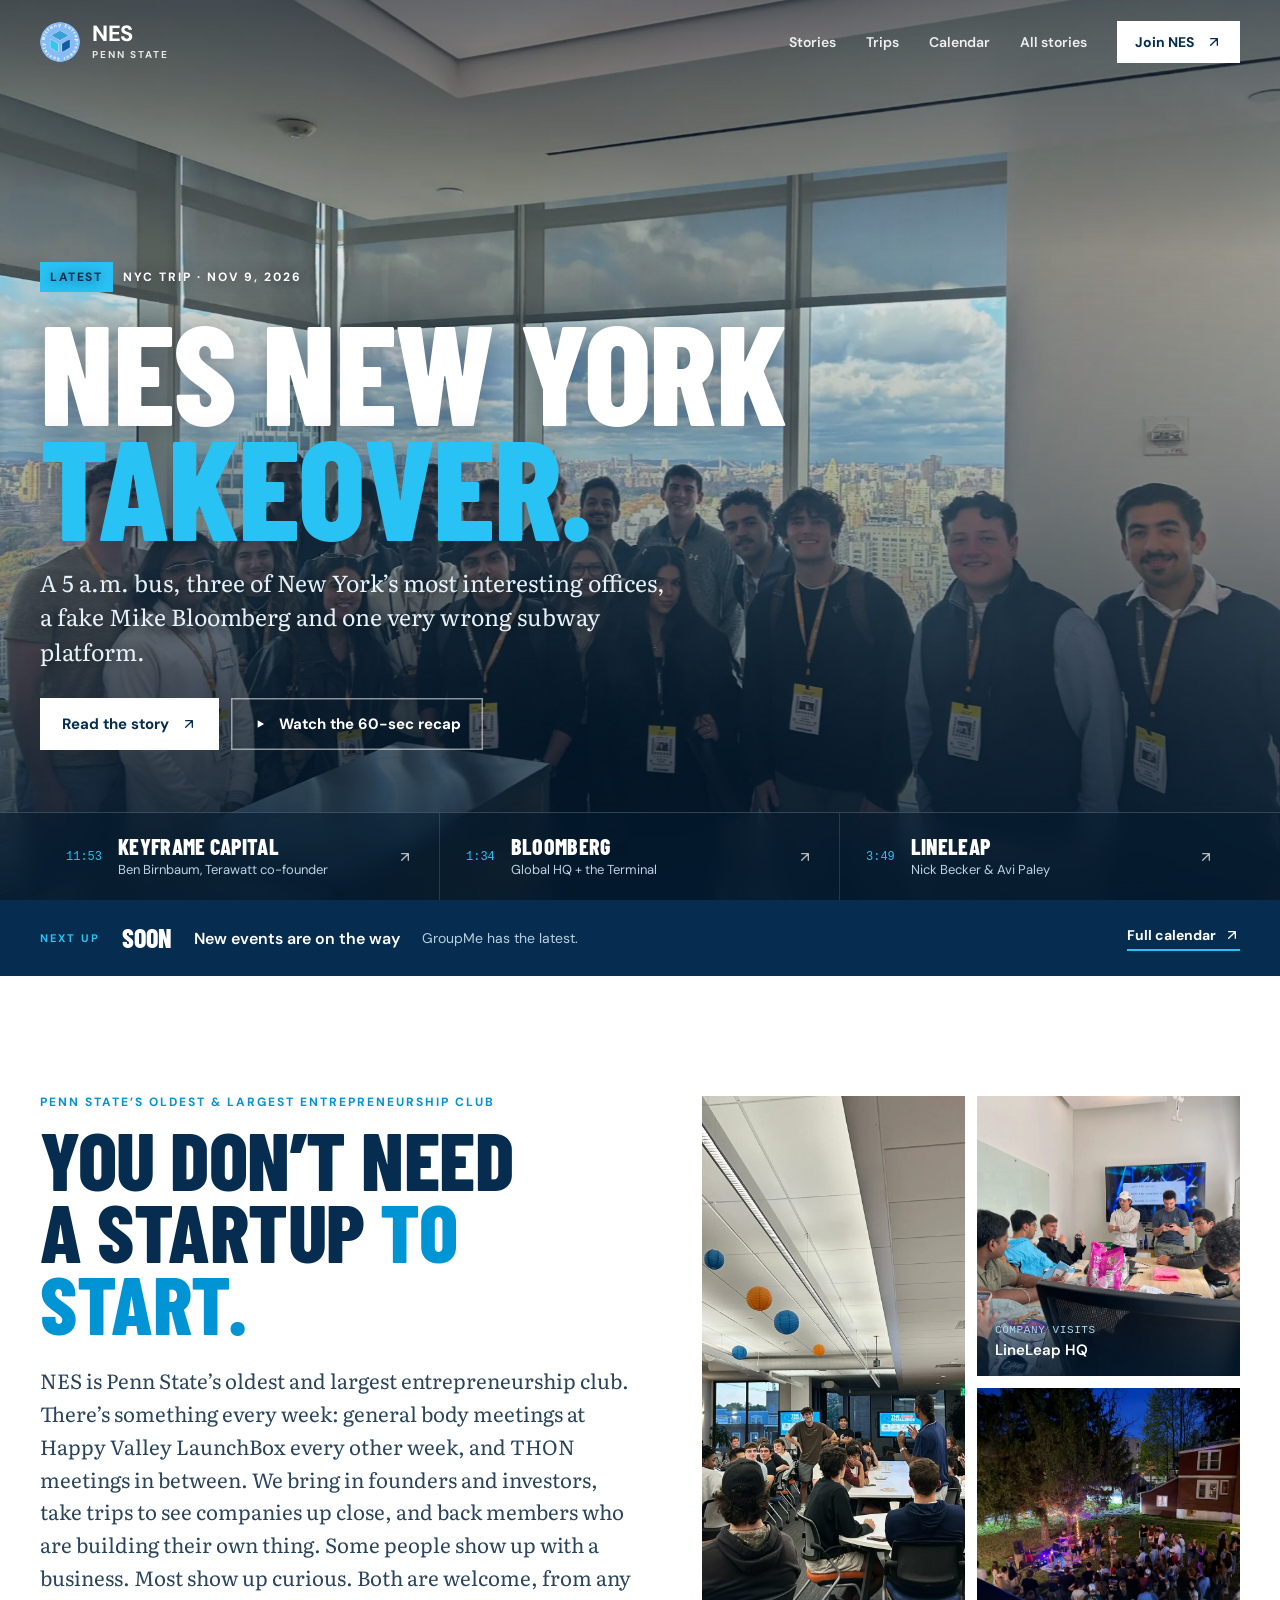
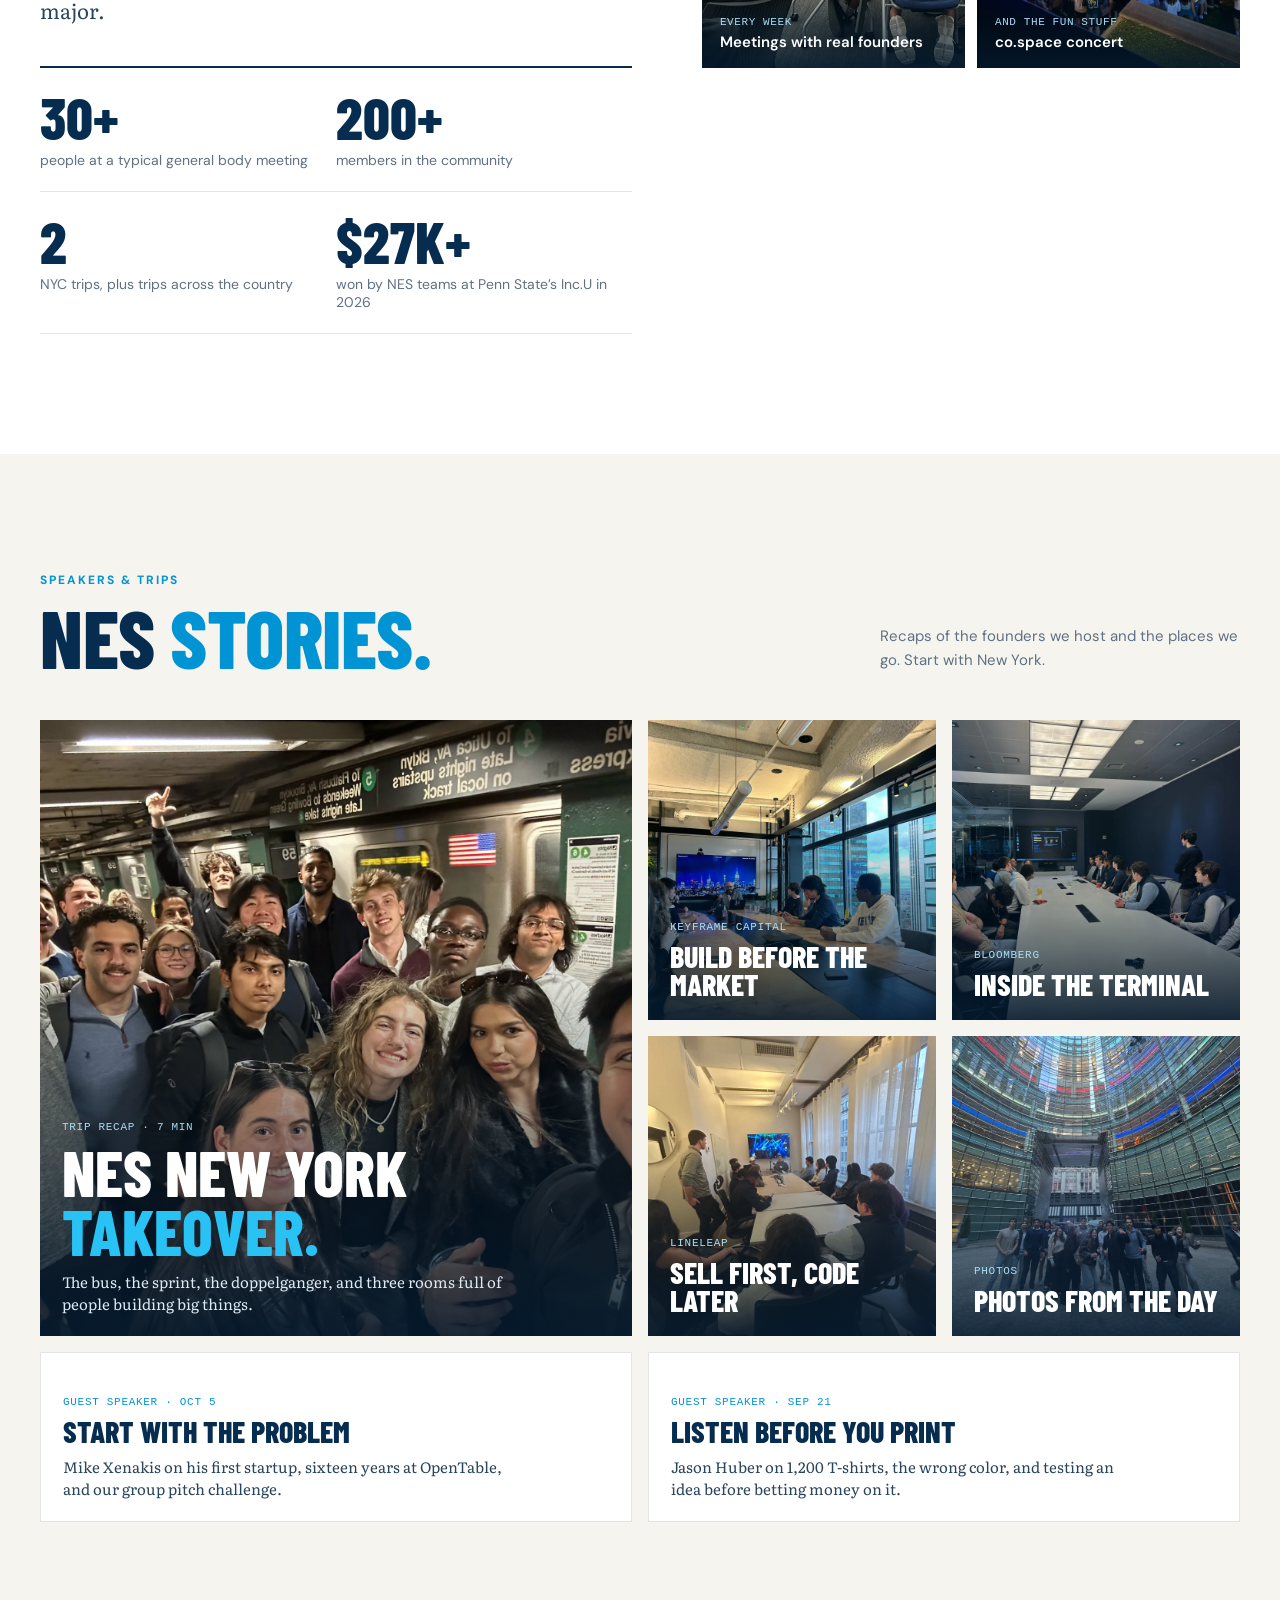
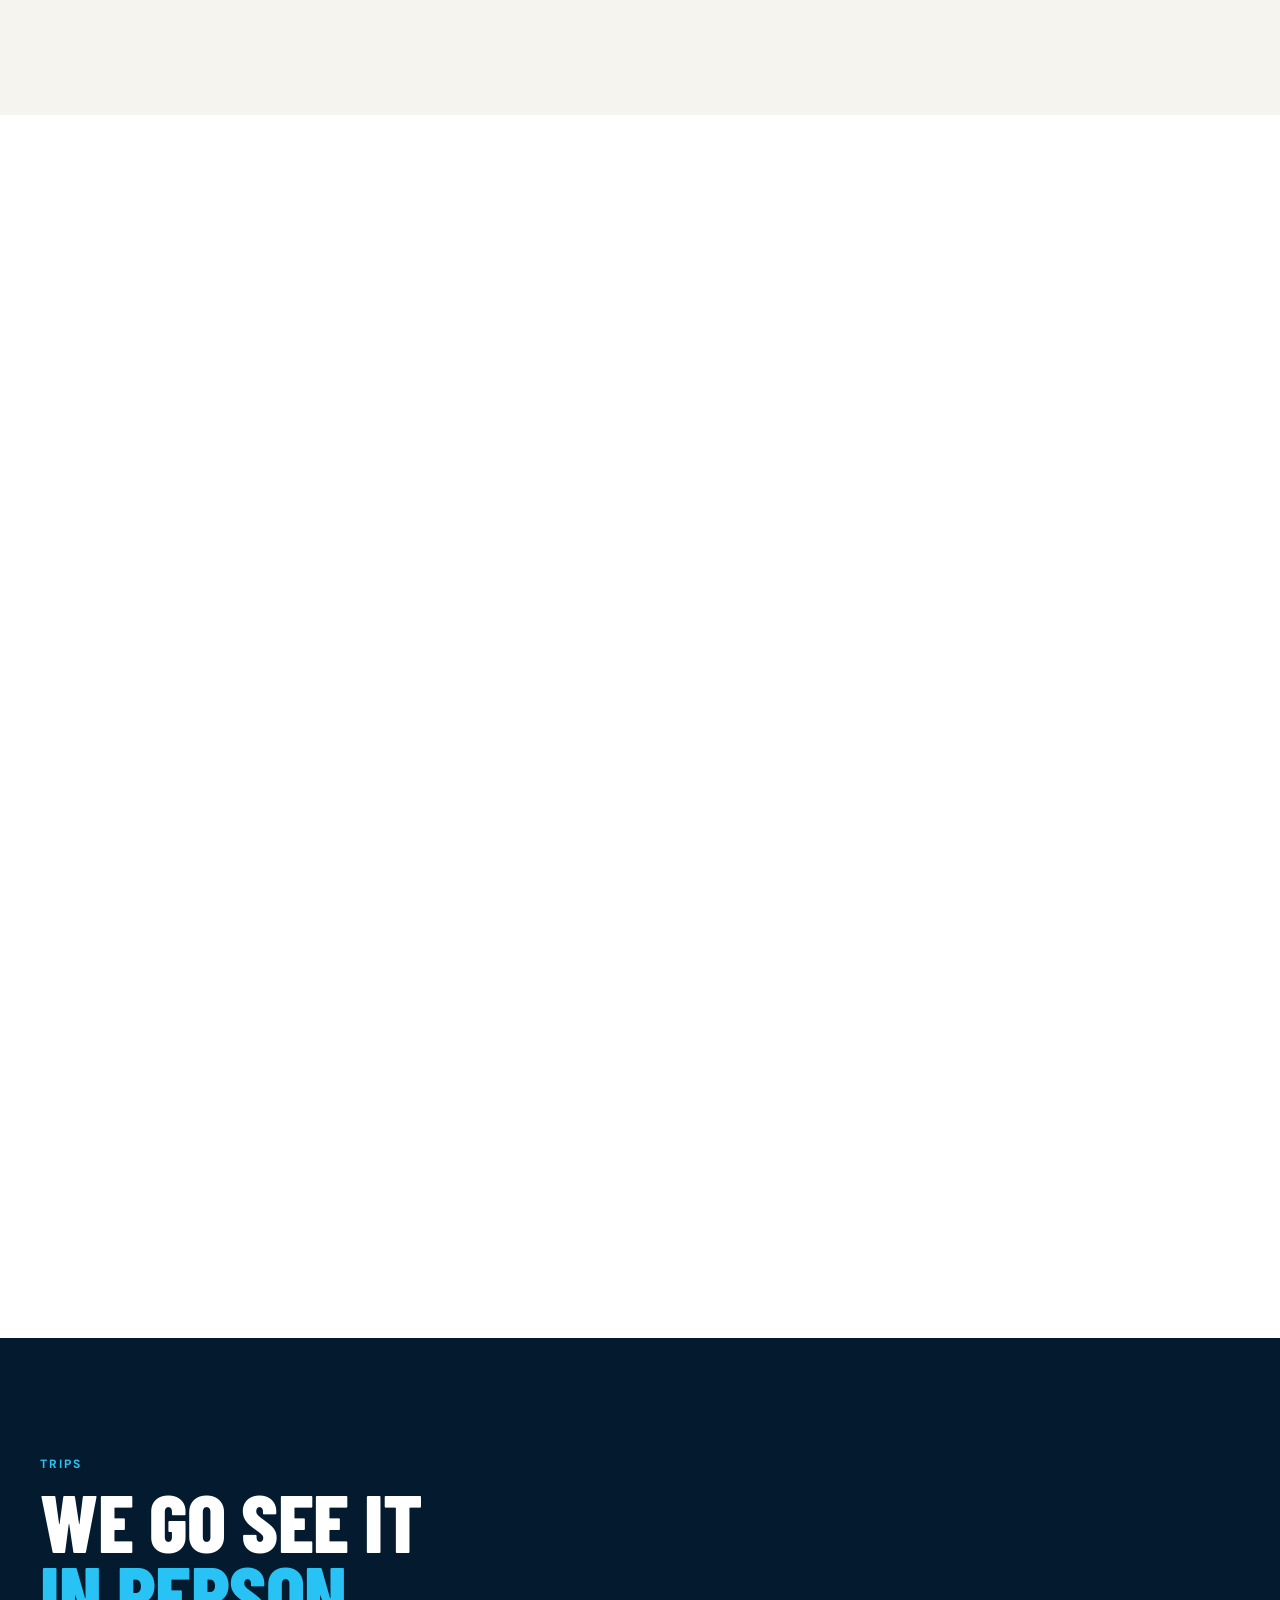
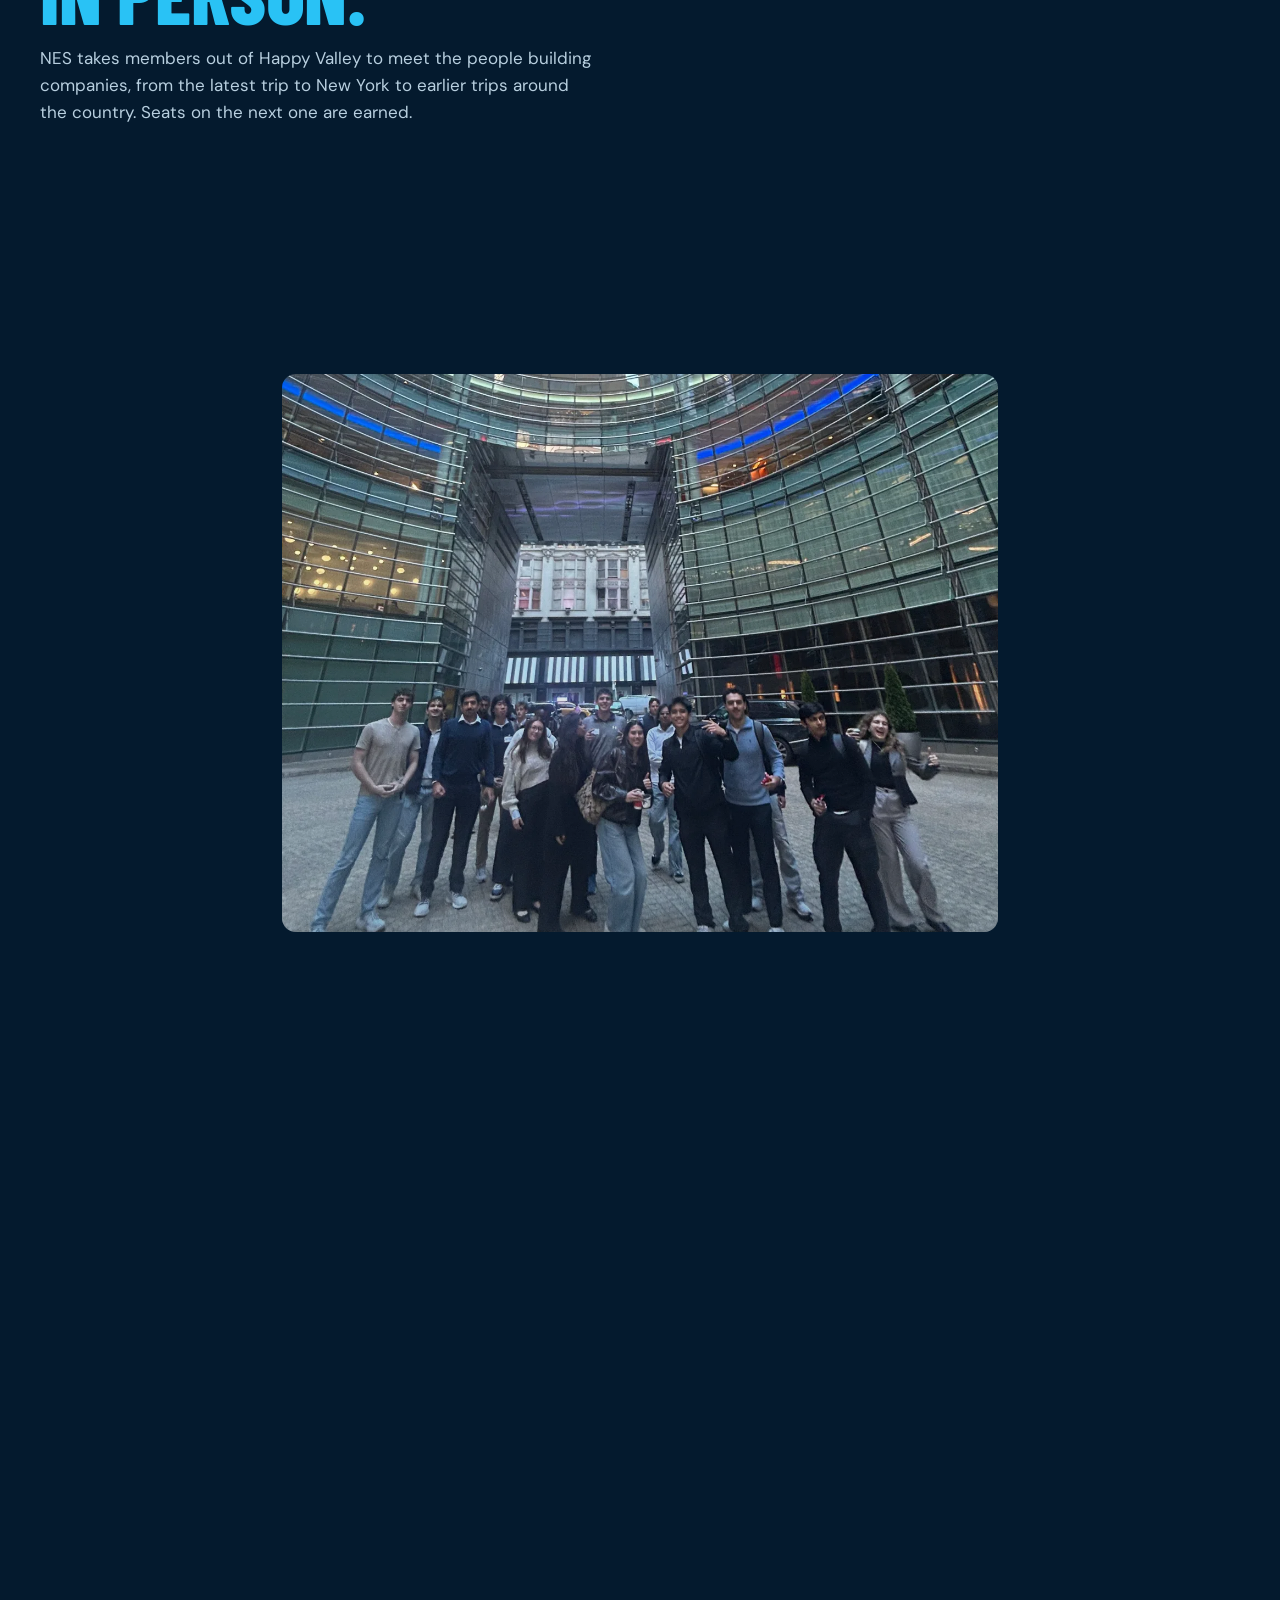
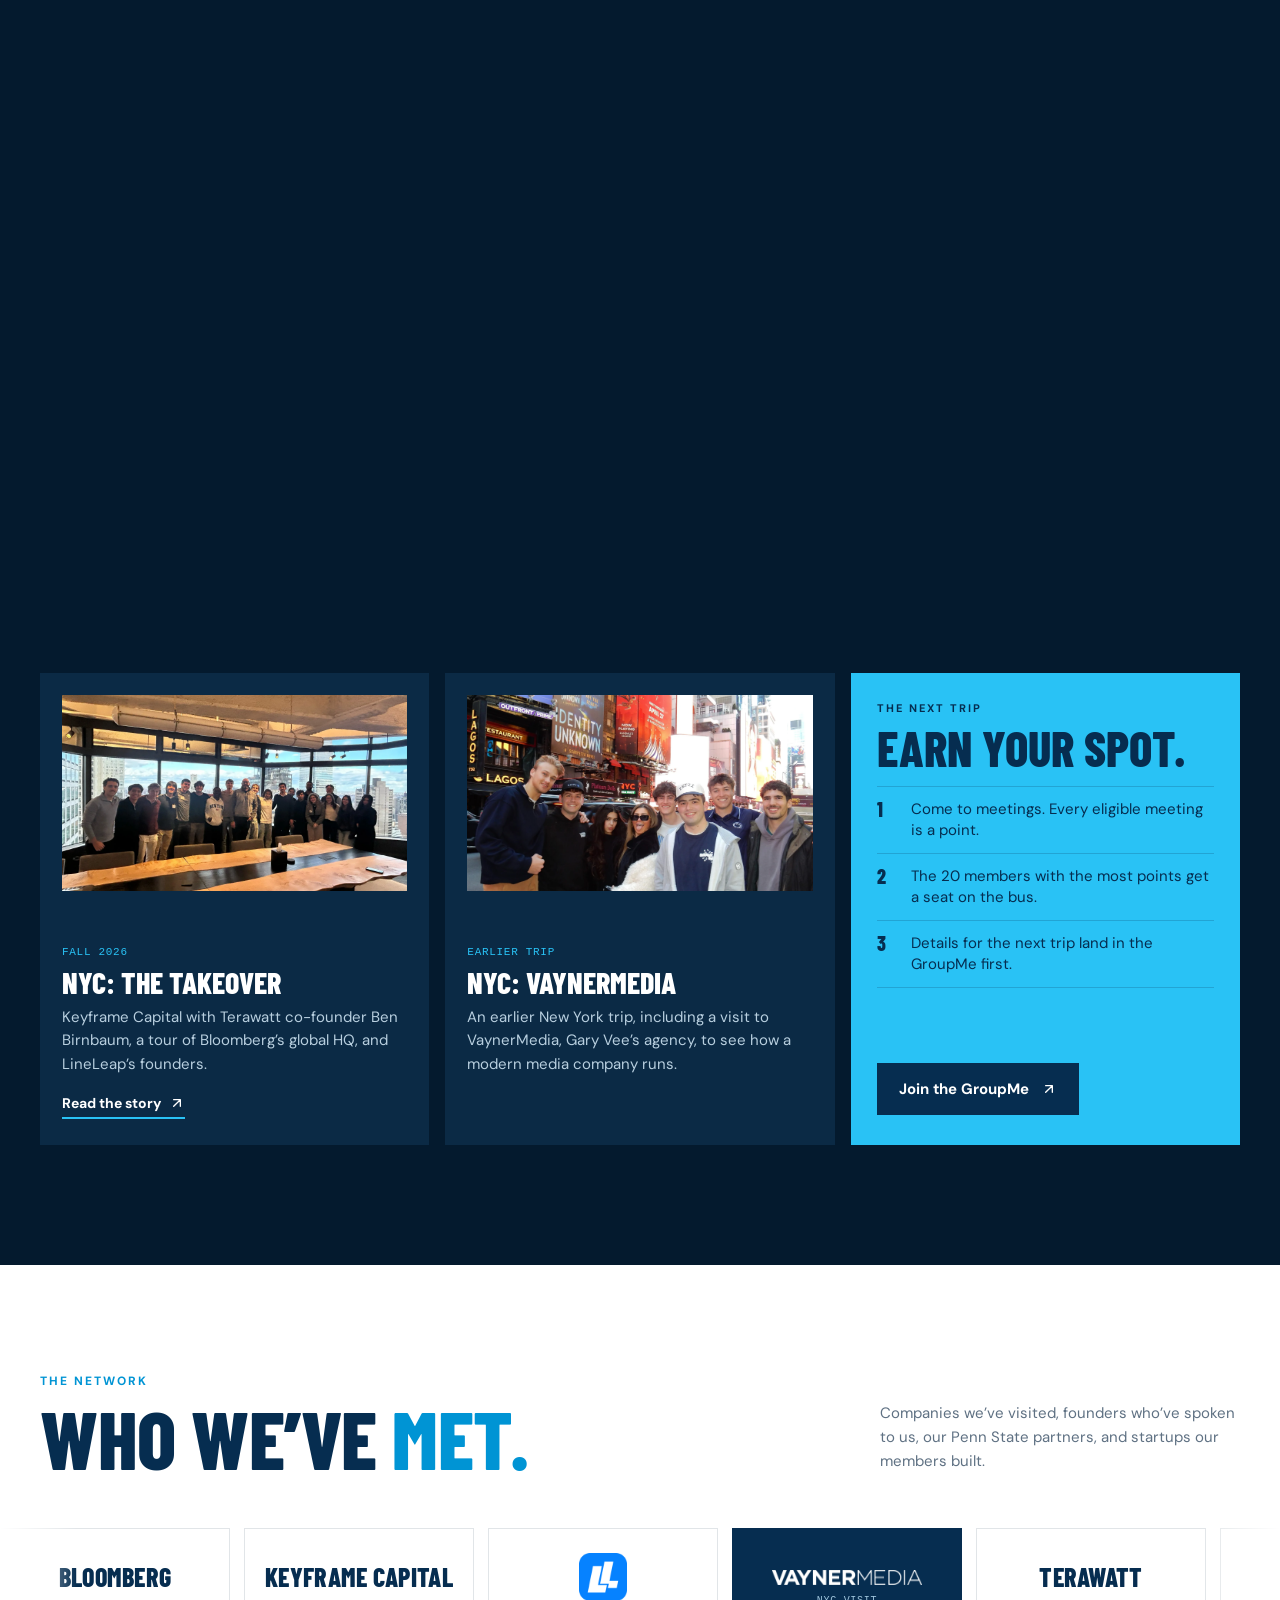
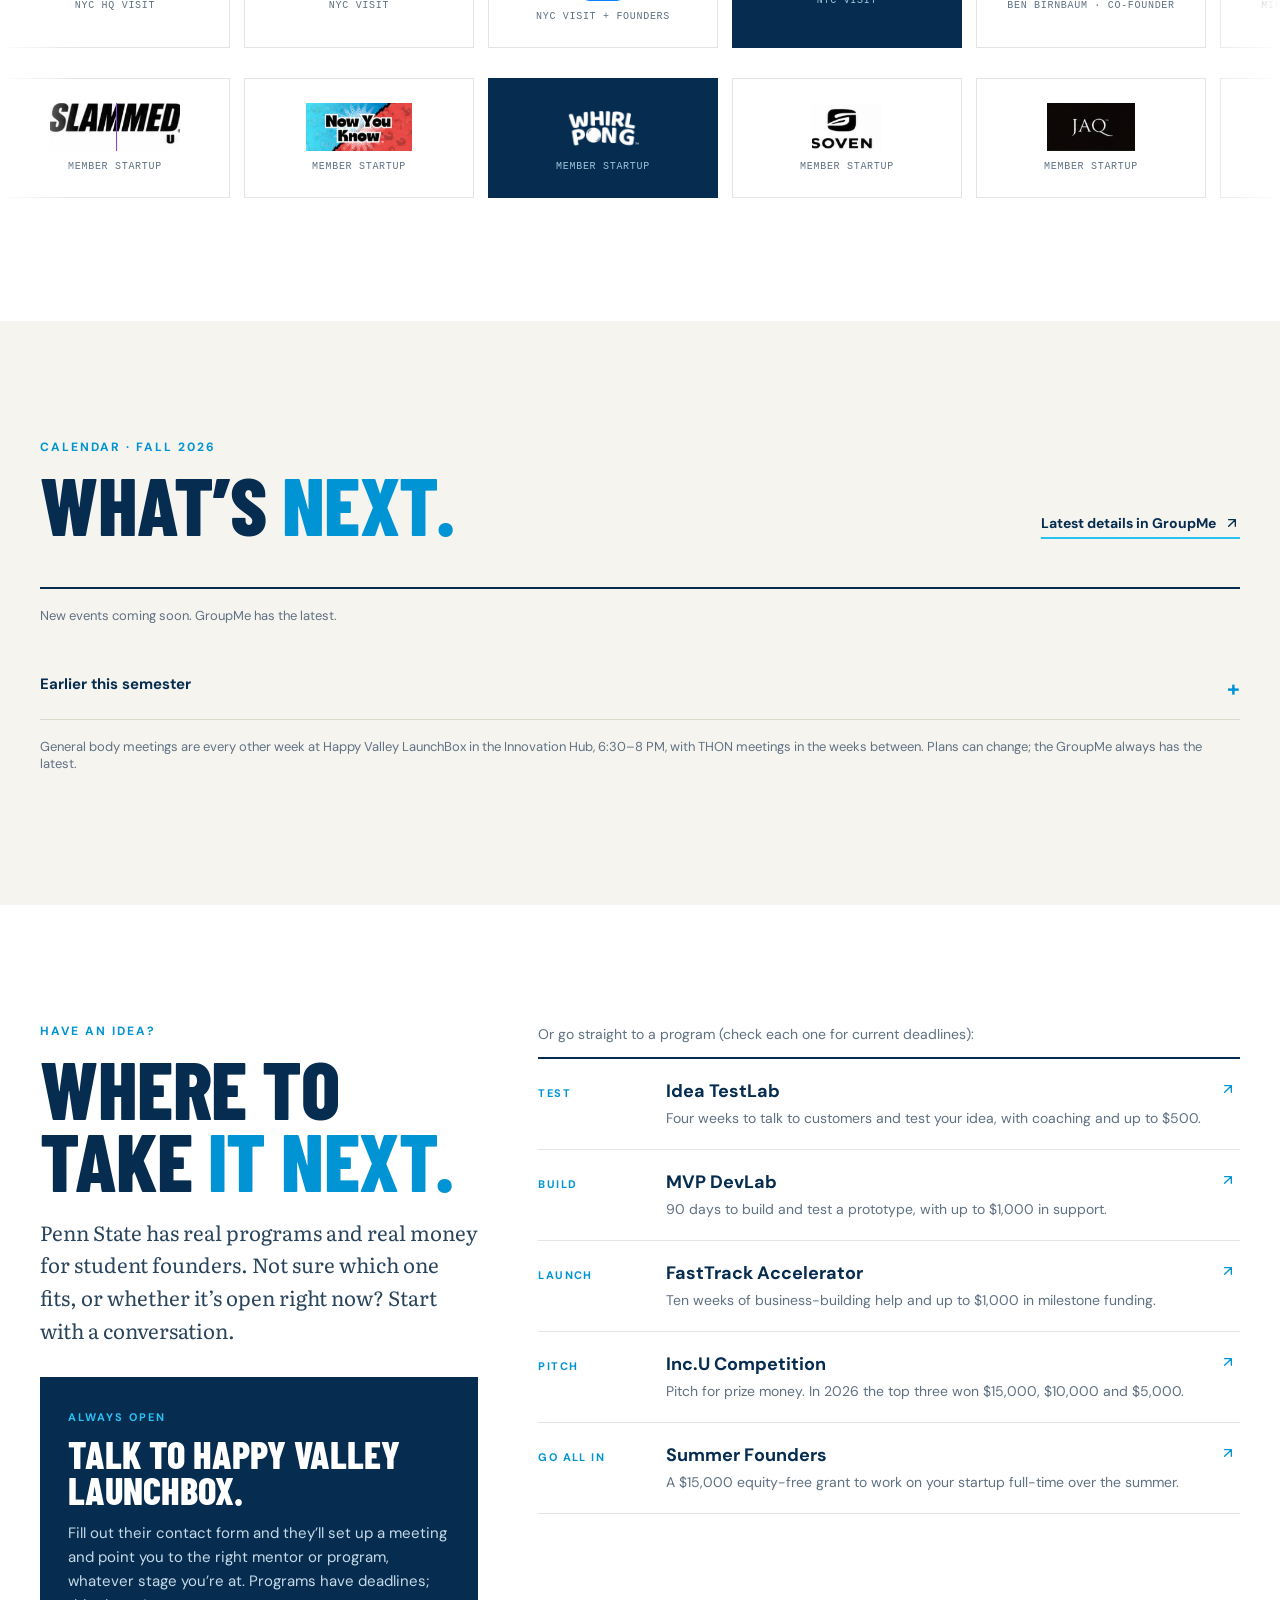
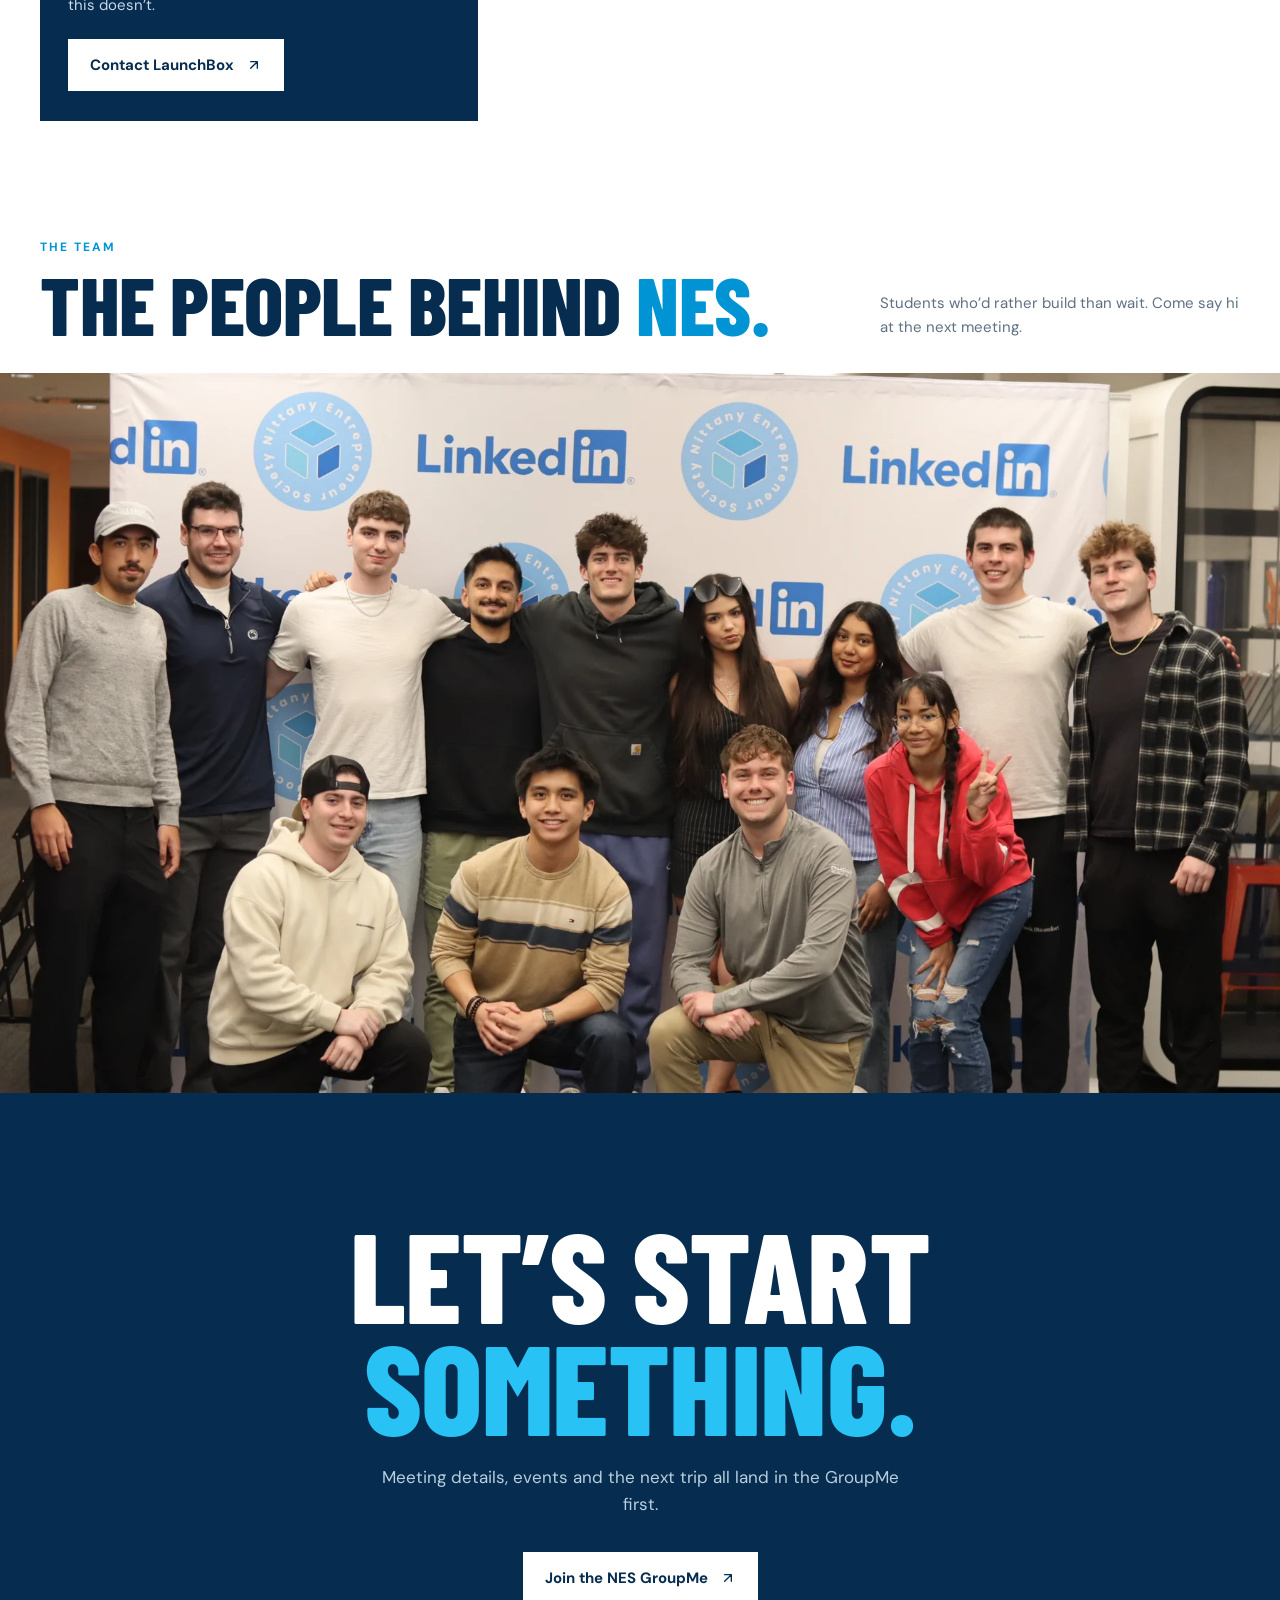
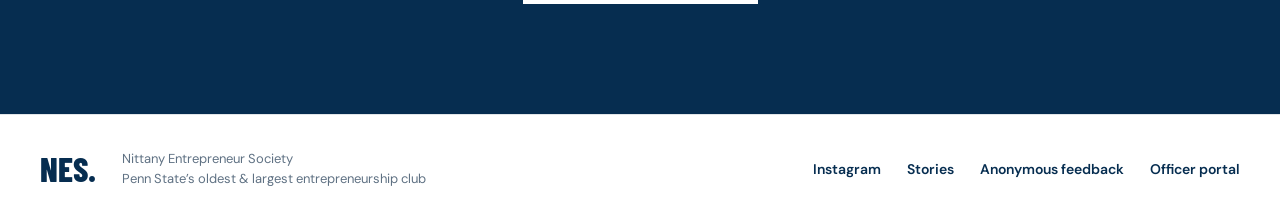
==== index.html @ 9236a90a "Homepage: stories heading reads NES Stories Co-Authored-By: Claude Opus 5.5 <noreply@anthropic.com> " ====
<!doctype html>
<html lang="en">
<head>
<meta charset="utf-8"><meta name="viewport" content="width=device-width,initial-scale=1"><meta name="theme-color" content="#062d50">
<title>NES · Nittany Entrepreneur Society at Penn State</title>
<meta name="description" content="Penn State's oldest and largest entrepreneurship club. Weekly meetings, founder talks, trips to New York, and members building their own startups. You don't need a startup to start.">
<meta property="og:type" content="website"><meta property="og:title" content="NES · Nittany Entrepreneur Society at Penn State"><meta property="og:description" content="The NES New York Takeover, founder stories, member startups and what's next."><meta property="og:image" content="https://nespennstate.com/assets/nyc26/bloomberg-central-park.webp">
<link rel="icon" href="assets/logo.png"><link rel="preconnect" href="https://fonts.googleapis.com"><link rel="preconnect" href="https://fonts.gstatic.com" crossorigin>
<link href="https://fonts.googleapis.com/css2?family=Barlow+Condensed:wght@700;800&family=DM+Sans:wght@400;500;600;700&family=Literata:opsz,wght@7..72,400;7..72,500&display=swap" rel="stylesheet">
<link rel="stylesheet" href="home.css?v=3"><script src="home.js?v=2" defer></script>
</head>
<body>
<a class="skip" href="#main">Skip to content</a>
<header class="site-nav" id="site-nav"><div class="wrap">
  <a class="brand" href="#top" aria-label="NES home"><img src="assets/logo.png" alt="" width="40" height="40"><span>NES<small>PENN STATE</small></span></a>
  <button class="menu-btn" id="menu-btn" type="button" aria-expanded="false" aria-controls="site-links">Menu</button>
  <nav id="site-links" aria-label="Main navigation"><a href="#stories">Stories</a><a href="#trips">Trips</a><a href="#calendar">Calendar</a><a href="notes/">All stories</a><a class="btn" href="https://groupme.com/join_group/85302502/joHVKt0b" target="_blank" rel="noopener noreferrer">Join NES <svg viewBox="0 0 24 24" fill="none" stroke="currentColor" stroke-width="2" stroke-linecap="round" stroke-linejoin="round" aria-hidden="true" focusable="false"><path d="M7 17 17 7M7 7h10v10"/></svg></a></nav>
</div></header>

<main id="main">
<section class="hero" id="top" aria-labelledby="hero-title">
  <div class="hero-media"><img src="assets/nyc26/bloomberg-central-park.webp" alt="About twenty NES members with Bloomberg visitor badges, standing in front of windows overlooking Central Park" fetchpriority="high"></div>
  <div class="hero-copy"><div class="wrap">
    <div class="hero-tag"><b>Latest</b>NYC trip · Nov 9, 2026</div>
    <h1 id="hero-title">NES New York<br><em>Takeover.</em></h1>
    <p>A 5 a.m. bus, three of New York’s most interesting offices, a fake Mike Bloomberg and one very wrong subway platform.</p>
    <div class="hero-actions"><a class="btn light" href="notes/nyc-trip-2026-11-09/">Read the story <svg viewBox="0 0 24 24" fill="none" stroke="currentColor" stroke-width="2" stroke-linecap="round" stroke-linejoin="round" aria-hidden="true" focusable="false"><path d="M7 17 17 7M7 7h10v10"/></svg></a><button class="btn ghost" type="button" data-recap><svg viewBox="0 0 24 24" fill="currentColor" aria-hidden="true" focusable="false"><path d="M8 5.5v13l11-6.5z"/></svg>Watch the 60-sec recap</button></div>
  </div></div>
  <nav class="hero-stops" aria-label="The three stops"><ol class="wrap">
    <li><a href="notes/ben-birnbaum-2026-11-09/"><time>11:53</time><span><b>Keyframe Capital</b><span>Ben Birnbaum, Terawatt co-founder</span></span><svg viewBox="0 0 24 24" fill="none" stroke="currentColor" stroke-width="2" stroke-linecap="round" stroke-linejoin="round" aria-hidden="true" focusable="false"><path d="M7 17 17 7M7 7h10v10"/></svg></a></li>
    <li><a href="notes/bloomberg-2026-11-09/"><time>1:34</time><span><b>Bloomberg</b><span>Global HQ + the Terminal</span></span><svg viewBox="0 0 24 24" fill="none" stroke="currentColor" stroke-width="2" stroke-linecap="round" stroke-linejoin="round" aria-hidden="true" focusable="false"><path d="M7 17 17 7M7 7h10v10"/></svg></a></li>
    <li><a href="notes/lineleap-2026-11-09/"><time>3:49</time><span><b>LineLeap</b><span>Nick Becker &amp; Avi Paley</span></span><svg viewBox="0 0 24 24" fill="none" stroke="currentColor" stroke-width="2" stroke-linecap="round" stroke-linejoin="round" aria-hidden="true" focusable="false"><path d="M7 17 17 7M7 7h10v10"/></svg></a></li>
  </ol></nav>
</section>

<section class="nextup" id="nextup" aria-label="Next event"><div class="wrap">
  <span class="label">Next up</span><span class="date">Nov 16</span><span class="title">From NASA to startup founder: Jason</span><span class="meta">Happy Valley LaunchBox · 6:30–8 PM</span>
  <a class="arrow" href="#calendar">Full calendar <svg viewBox="0 0 24 24" fill="none" stroke="currentColor" stroke-width="2" stroke-linecap="round" stroke-linejoin="round" aria-hidden="true" focusable="false"><path d="M7 17 17 7M7 7h10v10"/></svg></a>
</div></section>

<section class="section" id="about" aria-labelledby="about-title"><div class="wrap about-grid">
  <div class="rv">
    <div class="kicker">Penn State’s oldest &amp; largest entrepreneurship club</div>
    <h2 class="h-display" id="about-title">You don’t need<br>a startup <em>to start.</em></h2>
    <p class="lead">NES is Penn State’s oldest and largest entrepreneurship club. There’s something every week: general body meetings at Happy Valley LaunchBox every other week, and THON meetings in between. We bring in founders and investors, take trips to see companies up close, and back members who are building their own thing. Some people show up with a business. Most show up curious. Both are welcome, from any major.</p>
    <ul class="stats rv-stagger" role="list">
      <li><strong data-count="30" data-suffix="+">30+</strong><span>people at a typical general body meeting</span></li>
      <li><strong data-count="200" data-suffix="+">200+</strong><span>members in the community</span></li>
      <li><strong data-count="2">2</strong><span>NYC trips, plus trips across the country</span></li>
      <li><strong>$27K+</strong><span>won by NES teams at Penn State’s Inc.U in 2026</span></li>
    </ul>
  </div>
  <div class="moments rv-stagger">
    <figure><img src="assets/kickoff.webp" alt="Students talking at the NES kickoff meeting" loading="lazy"><figcaption><small>Every week</small>Meetings with real founders</figcaption></figure>
    <figure><img src="assets/lineleap.webp" alt="NES members with founders at LineLeap headquarters" loading="lazy"><figcaption><small>Company visits</small>LineLeap HQ</figcaption></figure>
    <figure><img src="assets/concert.webp" alt="A crowd at the co.space outdoor concert" loading="lazy"><figcaption><small>And the fun stuff</small>co.space concert</figcaption></figure>
  </div>
</div></section>

<section class="section stories" id="stories" aria-labelledby="stories-title"><div class="wrap">
  <div class="section-head rv"><div><div class="kicker">Speakers &amp; trips</div><h2 class="h-display" id="stories-title">NES <em>Stories.</em></h2></div><p>Recaps of the founders we host and the places we go. Start with New York.</p></div>
  <div class="story-grid rv-stagger">
    <a class="s-card big" href="notes/nyc-trip-2026-11-09/"><img src="assets/nyc26/subway.webp" alt="" loading="lazy"><div><small>Trip recap · 7 min</small><h3>NES New York<br><em>Takeover.</em></h3><p>The bus, the sprint, the doppelganger, and three rooms full of people building big things.</p></div></a>
    <a class="s-card" href="notes/ben-birnbaum-2026-11-09/"><img src="assets/nyc26/keyframe-talk.webp" alt="" loading="lazy"><div><small>Keyframe Capital</small><h3>Build before the market</h3></div></a>
    <a class="s-card" href="notes/bloomberg-2026-11-09/"><img src="assets/nyc26/bloomberg-terminal.webp" alt="" loading="lazy"><div><small>Bloomberg</small><h3>Inside the Terminal</h3></div></a>
    <a class="s-card" href="notes/lineleap-2026-11-09/"><img src="assets/nyc26/lineleap-room.webp" alt="" loading="lazy"><div><small>LineLeap</small><h3>Sell first, code later</h3></div></a>
    <a class="s-card" href="notes/nyc-trip-2026-11-09/"><img src="assets/nyc26/bloomberg-courtyard.webp" alt="" loading="lazy" style="object-position:center 70%"><div><small>Photos</small><h3>Photos from the day</h3></div></a>
    <a class="s-card text" href="notes/mike-xenakis-2026-10-05/"><div><small>Guest speaker · Oct 5</small><h3>Start with the problem</h3><p>Mike Xenakis on his first startup, sixteen years at OpenTable, and our group pitch challenge.</p></div></a>
    <a class="s-card text" href="notes/jason-huber-2026-09-21/"><div><small>Guest speaker · Sep 21</small><h3>Listen before you print</h3><p>Jason Huber on 1,200 T-shirts, the wrong color, and testing an idea before betting money on it.</p></div></a>
  </div>
  <p class="more rv"><a class="arrow" href="notes/">All NES stories <svg viewBox="0 0 24 24" fill="none" stroke="currentColor" stroke-width="2" stroke-linecap="round" stroke-linejoin="round" aria-hidden="true" focusable="false"><path d="M7 17 17 7M7 7h10v10"/></svg></a></p>
</div></section>

<section class="section" id="builders" aria-labelledby="builders-title"><div class="wrap">
  <div class="section-head rv"><div><div class="kicker">Built by NES</div><h2 class="h-display" id="builders-title">Members who <em>shipped.</em></h2></div><p>NES members who took an idea and ran with it, including two of the top three teams at Penn State’s 2026 Inc.U competition.</p></div>
  <div class="startups rv-stagger">
    <article class="startup lead-card"><span class="badge">Inc.U 2026 · 1st place · $15,000</span><h3>SlammedU</h3><p class="who">Niklas Restrepo</p><p>Verified, school-specific communities that help incoming students find their people before they get to campus. Niklas competed once without winning, came back, and took first.</p></article>
    <article class="startup"><span class="badge">Inc.U 2026 · 2nd place + People’s Choice</span><h3>Now You Know</h3><p class="who">Joseph Laezza &amp; Charlie Jacobs</p><p>A card game where you guess how your friends think, then reveal the answers. $10,000 for second, plus a $2,500 People’s Choice Award.</p></article>
    <article class="startup"><span class="badge">Inc.U 2026</span><h3>Whirl Pong</h3><p class="who">Dillon Fink</p><p>A rotating, rechargeable cup-pong system that puts a spin on a familiar game.</p></article>
    <article class="startup"><span class="badge">Inc.U 2026</span><h3>Surge</h3><p class="who">Lance Streuber &amp; Ishaan Narang</p><p>AI that builds and maintains modern websites for businesses.</p></article>
    <article class="startup"><span class="badge">Inc.U 2026</span><h3>Vayla</h3><p class="who">Maya Anderson &amp; Riley Maynard</p><p>Durable, biodegradable hair accessories designed for everyday use.</p></article>
    <a class="startup" href="https://groupme.com/join_group/85302502/joHVKt0b" target="_blank" rel="noopener noreferrer"><span class="badge">Your turn</span><h3>Building something?</h3><p>Tell us in the GroupMe. We’ll help you find a mentor, a program, or a co-founder, and maybe feature you here.</p></a>
  </div>
  <div class="pitch">
    <div class="rv"><div class="kicker">NES × CIES pitch competition</div><h3>From the room to the stage.</h3><p>Student businesses pitching for real prize money. Last time’s winners:</p></div>
    <div class="winners rv-stagger">
      <figure><div class="ph"><img src="assets/soven.webp" alt="Soven receiving the first-place check" loading="lazy"></div><figcaption><span><b>Soven</b><small>Sauna socks · 1st</small></span><strong>$2,500</strong></figcaption></figure>
      <figure><div class="ph"><img src="assets/jaq.webp" alt="JAQ receiving the second-place prize" loading="lazy"></div><figcaption><span><b>JAQ</b><small>Sofia Colonero · 2nd</small></span><strong>$1,500</strong></figcaption></figure>
      <figure><div class="ph"><img src="assets/forged-fuel.webp" alt="Forged Fuel Supplements receiving the third-place prize" loading="lazy"></div><figcaption><span><b>Forged Fuel</b><small>Supplements · 3rd</small></span><strong>$1,000</strong></figcaption></figure>
    </div>
  </div>
</div></section>

<section class="trips" id="trips" aria-labelledby="trips-title">
  <div class="wrap trips-intro rv"><div class="kicker">Trips</div><h2 class="h-display" id="trips-title">We go see it<br><em>in person.</em></h2><p>NES takes members out of Happy Valley to meet the people building companies, from the latest trip to New York to earlier trips around the country. Seats on the next one are earned.</p></div>
  <div class="expand"><div class="expand-sticky">
    <div class="expand-frame"><img src="assets/nyc26/bloomberg-courtyard.webp" alt="NES members in the curved glass courtyard of Bloomberg headquarters" loading="lazy" style="object-position:center 72%"></div>
    <div class="expand-copy"><div class="wrap"><small>Fall 2026 · New York City</small><h3>The Takeover.</h3><p>Keyframe Capital, Bloomberg and LineLeap in one day, plus a sprint through Midtown traffic and one very wrong subway platform.</p><a class="btn light" href="notes/nyc-trip-2026-11-09/">Read the story <svg viewBox="0 0 24 24" fill="none" stroke="currentColor" stroke-width="2" stroke-linecap="round" stroke-linejoin="round" aria-hidden="true" focusable="false"><path d="M7 17 17 7M7 7h10v10"/></svg></a></div></div>
  </div></div>
  <div class="wrap trip-row rv-stagger">
    <a class="trip-card" href="notes/nyc-trip-2026-11-09/"><div class="ph"><img src="assets/nyc26/keyframe-group.webp" alt="NES members with Ben Birnbaum at Keyframe Capital" loading="lazy"></div><div><small>Fall 2026</small><h3>NYC: The Takeover</h3><p>Keyframe Capital with Terawatt co-founder Ben Birnbaum, a tour of Bloomberg’s global HQ, and LineLeap’s founders.</p><span class="arrow">Read the story <svg viewBox="0 0 24 24" fill="none" stroke="currentColor" stroke-width="2" stroke-linecap="round" stroke-linejoin="round" aria-hidden="true" focusable="false"><path d="M7 17 17 7M7 7h10v10"/></svg></span></div></a>
    <div class="trip-card"><div class="ph"><img src="assets/nyc.webp" alt="NES members together in Times Square on an earlier trip" loading="lazy"></div><div><small>Earlier trip</small><h3>NYC: VaynerMedia</h3><p>An earlier New York trip, including a visit to VaynerMedia, Gary Vee’s agency, to see how a modern media company runs.</p></div></div>
    <div class="earn"><small>The next trip</small><h3>Earn your spot.</h3><ol><li><b>1</b>Come to meetings. Every eligible meeting is a point.</li><li><b>2</b>The 20 members with the most points get a seat on the bus.</li><li><b>3</b>Details for the next trip land in the GroupMe first.</li></ol><a class="btn" href="https://groupme.com/join_group/85302502/joHVKt0b" target="_blank" rel="noopener noreferrer">Join the GroupMe <svg viewBox="0 0 24 24" fill="none" stroke="currentColor" stroke-width="2" stroke-linecap="round" stroke-linejoin="round" aria-hidden="true" focusable="false"><path d="M7 17 17 7M7 7h10v10"/></svg></a></div>
  </div>
</section>

<section class="network" id="network" aria-labelledby="network-title">
  <div class="wrap section-head rv"><div><div class="kicker">The network</div><h2 class="h-display" id="network-title">Who we’ve <em>met.</em></h2></div><p>Companies we’ve visited, founders who’ve spoken to us, our Penn State partners, and startups our members built.</p></div>
  <div class="marquee-wrap"><ul class="marquee" role="list"><li class="logo-tile"><span class="word">Bloomberg</span><small>NYC HQ visit</small></li><li class="logo-tile"><span class="word">Keyframe Capital</span><small>NYC visit</small></li><li class="logo-tile"><img src="assets/logos/lineleap.png" alt="LineLeap" loading="lazy"><small>NYC visit + founders</small></li><li class="logo-tile dark"><img src="assets/logos/vaynermedia.svg" alt="VaynerMedia" loading="lazy"><small>NYC visit</small></li><li class="logo-tile"><span class="word">Terawatt</span><small>Ben Birnbaum · co-founder</small></li><li class="logo-tile"><span class="word">OpenTable</span><small>Mike Xenakis · speaker</small></li><li class="logo-tile"><span class="word">Videon</span><small>Todd Erdley · founder</small></li><li class="logo-tile"><img src="assets/logos/launchbox.png" alt="Happy Valley LaunchBox" loading="lazy"><small>Penn State partner</small></li><li class="logo-tile"><img src="assets/logos/invent.png" alt="Invent Penn State" loading="lazy"><small>Penn State partner</small></li><li class="logo-tile"><span class="word">CIES</span><small>Pitch competition partner</small></li><li aria-hidden="true" class="logo-tile"><span class="word">Bloomberg</span><small>NYC HQ visit</small></li><li aria-hidden="true" class="logo-tile"><span class="word">Keyframe Capital</span><small>NYC visit</small></li><li aria-hidden="true" class="logo-tile"><img src="assets/logos/lineleap.png" alt="" data-alt="LineLeap" loading="lazy"><small>NYC visit + founders</small></li><li aria-hidden="true" class="logo-tile dark"><img src="assets/logos/vaynermedia.svg" alt="" data-alt="VaynerMedia" loading="lazy"><small>NYC visit</small></li><li aria-hidden="true" class="logo-tile"><span class="word">Terawatt</span><small>Ben Birnbaum · co-founder</small></li><li aria-hidden="true" class="logo-tile"><span class="word">OpenTable</span><small>Mike Xenakis · speaker</small></li><li aria-hidden="true" class="logo-tile"><span class="word">Videon</span><small>Todd Erdley · founder</small></li><li aria-hidden="true" class="logo-tile"><img src="assets/logos/launchbox.png" alt="" data-alt="Happy Valley LaunchBox" loading="lazy"><small>Penn State partner</small></li><li aria-hidden="true" class="logo-tile"><img src="assets/logos/invent.png" alt="" data-alt="Invent Penn State" loading="lazy"><small>Penn State partner</small></li><li aria-hidden="true" class="logo-tile"><span class="word">CIES</span><small>Pitch competition partner</small></li></ul></div>
  <div class="marquee-wrap"><ul class="marquee rev" role="list"><li class="logo-tile"><img src="assets/logos/slammedu.webp" alt="SlammedU" loading="lazy"><small>Member startup</small></li><li class="logo-tile"><img src="assets/logos/nowyouknow.webp" alt="Now You Know" loading="lazy"><small>Member startup</small></li><li class="logo-tile dark"><img src="assets/logos/whirlpong.png" alt="Whirl Pong" loading="lazy"><small>Member startup</small></li><li class="logo-tile"><img src="assets/logos/soven.webp" alt="Soven" loading="lazy"><small>Member startup</small></li><li class="logo-tile"><img src="assets/logos/jaq.webp" alt="JAQ" loading="lazy"><small>Member startup</small></li><li class="logo-tile"><span class="word">Surge</span><small>Member startup</small></li><li class="logo-tile"><span class="word">Vayla</span><small>Member startup</small></li><li class="logo-tile"><span class="word">Forged Fuel</span><small>Member startup</small></li><li aria-hidden="true" class="logo-tile"><img src="assets/logos/slammedu.webp" alt="" data-alt="SlammedU" loading="lazy"><small>Member startup</small></li><li aria-hidden="true" class="logo-tile"><img src="assets/logos/nowyouknow.webp" alt="" data-alt="Now You Know" loading="lazy"><small>Member startup</small></li><li aria-hidden="true" class="logo-tile dark"><img src="assets/logos/whirlpong.png" alt="" data-alt="Whirl Pong" loading="lazy"><small>Member startup</small></li><li aria-hidden="true" class="logo-tile"><img src="assets/logos/soven.webp" alt="" data-alt="Soven" loading="lazy"><small>Member startup</small></li><li aria-hidden="true" class="logo-tile"><img src="assets/logos/jaq.webp" alt="" data-alt="JAQ" loading="lazy"><small>Member startup</small></li><li aria-hidden="true" class="logo-tile"><span class="word">Surge</span><small>Member startup</small></li><li aria-hidden="true" class="logo-tile"><span class="word">Vayla</span><small>Member startup</small></li><li aria-hidden="true" class="logo-tile"><span class="word">Forged Fuel</span><small>Member startup</small></li></ul></div>
</section>

<section class="section calendar" id="calendar" aria-labelledby="cal-title"><div class="wrap">
  <div class="section-head rv"><div><div class="kicker">Calendar · Fall 2026</div><h2 class="h-display" id="cal-title">What’s <em>next.</em></h2></div><a class="arrow" href="https://groupme.com/join_group/85302502/joHVKt0b" target="_blank" rel="noopener noreferrer">Latest details in GroupMe <svg viewBox="0 0 24 24" fill="none" stroke="currentColor" stroke-width="2" stroke-linecap="round" stroke-linejoin="round" aria-hidden="true" focusable="false"><path d="M7 17 17 7M7 7h10v10"/></svg></a></div>
  <ol class="events rv" id="events-upcoming"><li class="event" data-date="2026-11-16" data-short="Nov 16"><div class="d"><small>Nov</small>16</div><div><h3>From NASA to startup founder: Jason</h3><p>Happy Valley LaunchBox · 6:30–8 PM</p></div><span class="tag">Speaker</span></li><li class="event" data-date="2026-11-30" data-short="Nov 30"><div class="d"><small>Nov</small>30</div><div><h3>NES × Women in Business: Sofia Colonero, founder of JAQ</h3><p>Innovation Hub (room TBA) · 6:30–8 PM · She blew past her Kickstarter goal, raising $100K+</p></div><span class="tag">Speaker</span></li><li class="event" data-date="2026-12-04" data-short="Dec 4"><div class="d"><small>Dec</small>04</div><div><h3>NES × CIES Pitch Competition</h3><p>Time &amp; place to be announced</p></div><span class="tag">Competition</span></li></ol>
  <details class="past"><summary>Earlier this semester</summary><ol class="events" id="events-past"><li class="event" data-date="2026-11-09" data-short="Nov 9"><div class="d"><small>Nov</small>09</div><div><h3><a href="notes/nyc-trip-2026-11-09/">NYC Startup Trip</a></h3><p>Keyframe Capital, Bloomberg &amp; LineLeap · read the story</p></div></li><li class="event" data-date="2026-11-02" data-short="Nov 2"><div class="d"><small>Nov</small>02</div><div><h3>Starting a company with Todd Erdley</h3><p>Guest speaker · founder of Videon</p></div></li><li class="event" data-date="2026-10-26" data-short="Oct 26"><div class="d"><small>Oct</small>26</div><div><h3>Daniel Haverkos</h3><p>Real estate, personal finance &amp; entrepreneurship</p></div></li><li class="event" data-date="2026-10-23" data-short="Oct 23"><div class="d"><small>Oct</small>23</div><div><h3>NES × CIES Social</h3><p>Community</p></div></li><li class="event" data-date="2026-10-19" data-short="Oct 19"><div class="d"><small>Oct</small>19</div><div><h3>Engineering Entrepreneurship + LaunchBox tour</h3><p>With Ted Graef</p></div></li><li class="event" data-date="2026-10-11" data-short="Oct 11"><div class="d"><small>Oct</small>11</div><div><h3>Creativity &amp; Culture Potluck</h3><p>Community</p></div></li><li class="event" data-date="2026-10-05" data-short="Oct 5"><div class="d"><small>Oct</small>05</div><div><h3><a href="notes/mike-xenakis-2026-10-05/">Mike Xenakis: start with the problem</a></h3><p>Guest speaker · read the story</p></div></li><li class="event" data-date="2026-09-21" data-short="Sep 21"><div class="d"><small>Sep</small>21</div><div><h3><a href="notes/jason-huber-2026-09-21/">Jason Huber: listen before you print</a></h3><p>Guest speaker · read the story</p></div></li></ol></details>
  <p class="cal-note">General body meetings are every other week at Happy Valley LaunchBox in the Innovation Hub, 6:30–8 PM, with THON meetings in the weeks between. Plans can change; the GroupMe always has the latest.</p>
</div></section>

<section class="section" id="resources" aria-labelledby="res-title"><div class="wrap resources">
  <div class="rv"><div class="kicker">Have an idea?</div><h2 class="h-display" id="res-title">Where to take <em>it next.</em></h2><p class="lead">Penn State has real programs and real money for student founders. Not sure which one fits, or whether it’s open right now? Start with a conversation.</p>
    <div class="talk"><small>Always open</small><h3>Talk to Happy Valley LaunchBox.</h3><p>Fill out their contact form and they’ll set up a meeting and point you to the right mentor or program, whatever stage you’re at. Programs have deadlines; this doesn’t.</p><a class="btn" href="https://happyvalley.launchbox.psu.edu/contact/" target="_blank" rel="noopener noreferrer">Contact LaunchBox <svg viewBox="0 0 24 24" fill="none" stroke="currentColor" stroke-width="2" stroke-linecap="round" stroke-linejoin="round" aria-hidden="true" focusable="false"><path d="M7 17 17 7M7 7h10v10"/></svg></a></div></div>
  <div><p class="res-label">Or go straight to a program (check each one for current deadlines):</p><ul class="res-list rv-stagger">
    <li><a href="https://happyvalley.launchbox.psu.edu/idea-testlab/" target="_blank" rel="noopener noreferrer"><small>Test</small><div><b>Idea TestLab</b><span>Four weeks to talk to customers and test your idea, with coaching and up to $500.</span></div><svg viewBox="0 0 24 24" fill="none" stroke="currentColor" stroke-width="2" stroke-linecap="round" stroke-linejoin="round" aria-hidden="true" focusable="false"><path d="M7 17 17 7M7 7h10v10"/></svg></a></li>
    <li><a href="https://happyvalley.launchbox.psu.edu/mvp-devlab/" target="_blank" rel="noopener noreferrer"><small>Build</small><div><b>MVP DevLab</b><span>90 days to build and test a prototype, with up to $1,000 in support.</span></div><svg viewBox="0 0 24 24" fill="none" stroke="currentColor" stroke-width="2" stroke-linecap="round" stroke-linejoin="round" aria-hidden="true" focusable="false"><path d="M7 17 17 7M7 7h10v10"/></svg></a></li>
    <li><a href="https://happyvalley.launchbox.psu.edu/fasttrackaccelerator/" target="_blank" rel="noopener noreferrer"><small>Launch</small><div><b>FastTrack Accelerator</b><span>Ten weeks of business-building help and up to $1,000 in milestone funding.</span></div><svg viewBox="0 0 24 24" fill="none" stroke="currentColor" stroke-width="2" stroke-linecap="round" stroke-linejoin="round" aria-hidden="true" focusable="false"><path d="M7 17 17 7M7 7h10v10"/></svg></a></li>
    <li><a href="https://invent.psu.edu/programs/inc-u-competition/" target="_blank" rel="noopener noreferrer"><small>Pitch</small><div><b>Inc.U Competition</b><span>Pitch for prize money. In 2026 the top three won $15,000, $10,000 and $5,000.</span></div><svg viewBox="0 0 24 24" fill="none" stroke="currentColor" stroke-width="2" stroke-linecap="round" stroke-linejoin="round" aria-hidden="true" focusable="false"><path d="M7 17 17 7M7 7h10v10"/></svg></a></li>
    <li><a href="https://invent.psu.edu/programs/summer-founders-program/" target="_blank" rel="noopener noreferrer"><small>Go all in</small><div><b>Summer Founders</b><span>A $15,000 equity-free grant to work on your startup full-time over the summer.</span></div><svg viewBox="0 0 24 24" fill="none" stroke="currentColor" stroke-width="2" stroke-linecap="round" stroke-linejoin="round" aria-hidden="true" focusable="false"><path d="M7 17 17 7M7 7h10v10"/></svg></a></li>
  </ul></div>
</div></section>

<section aria-labelledby="team-title">
  <div class="wrap section-head rv" style="margin-bottom:34px"><div><div class="kicker">The team</div><h2 class="h-display" id="team-title">The people behind <em>NES.</em></h2></div><p>Students who’d rather build than wait. Come say hi at the next meeting.</p></div>
  <figure class="team-photo rv" style="margin:0"><img src="assets/exec.webp" alt="The NES executive team in front of an NES and LinkedIn backdrop" loading="lazy"></figure>
</section>

<section class="join-band" id="join" aria-labelledby="join-title"><div class="wrap rv">
  <h2 class="h-display" id="join-title">Let’s start<br><em>something.</em></h2>
  <p>Meeting details, events and the next trip all land in the GroupMe first.</p>
  <a class="btn light" href="https://groupme.com/join_group/85302502/joHVKt0b" target="_blank" rel="noopener noreferrer">Join the NES GroupMe <svg viewBox="0 0 24 24" fill="none" stroke="currentColor" stroke-width="2" stroke-linecap="round" stroke-linejoin="round" aria-hidden="true" focusable="false"><path d="M7 17 17 7M7 7h10v10"/></svg></a>
</div></section>
</main>

<footer><div class="wrap">
  <a class="fb" href="#top">NES.</a><p>Nittany Entrepreneur Society<br>Penn State’s oldest &amp; largest entrepreneurship club</p>
  <a href="https://www.instagram.com/nes_pennstate/" target="_blank" rel="noopener noreferrer">Instagram</a><a href="notes/">Stories</a><a href="/feedback" target="_top">Anonymous feedback</a><a href="/admin" target="_top">Officer portal</a>
</div></footer>
<dialog class="recap-dlg" id="recap" aria-label="NES New York Takeover, 60-second recap">
  <button class="recap-x" type="button" aria-label="Close video">Close</button>
  <video src="assets/nyc26/recap.mp4" poster="assets/nyc26/recap-poster.webp" controls playsinline preload="none"></video>
</dialog>
</body></html>
---- home.css ----
/* NES homepage (2026 redesign). Self-contained: does not depend on style.css */
:root{
  --ink:#062d50;--ink-2:#29445b;--muted:#5f7183;--line:#e1e5e8;
  --blue:#0094d4;--sky:#29c2f5;--paper:#f6f4ef;--night:#041a2e;
  --display:'Barlow Condensed','Arial Narrow',Impact,sans-serif;
  --ui:'DM Sans',system-ui,sans-serif;--serif:'Literata',Georgia,serif;
  --mono:ui-monospace,SFMono-Regular,Menlo,Consolas,monospace;
  --ease:cubic-bezier(.2,.7,.2,1);
}
*{box-sizing:border-box}
html{scroll-behavior:smooth;scroll-padding-top:80px}
body{margin:0;background:#fff;color:var(--ink);font-family:var(--ui);-webkit-font-smoothing:antialiased;text-rendering:optimizeLegibility}
img{display:block;max-width:100%}
a{color:inherit;text-decoration:none}
.wrap{width:min(1240px,calc(100% - 80px));margin-inline:auto}
.skip{position:absolute;left:-999px;top:8px;background:#fff;padding:10px 14px;z-index:100}
.skip:focus{left:8px}
:focus-visible{outline:3px solid var(--sky);outline-offset:3px}
.kicker{font:700 12px/1 var(--ui);letter-spacing:2px;text-transform:uppercase;color:var(--blue)}
.h-display{font:800 clamp(48px,6.4vw,92px)/.88 var(--display);text-transform:uppercase;letter-spacing:-.5px;margin:14px 0 0}
.h-display em{font-style:normal;color:var(--blue)}
.lead{font:400 clamp(18px,1.6vw,21px)/1.6 var(--serif);color:var(--ink-2);max-width:640px}
.btn{display:inline-flex;align-items:center;gap:12px;height:52px;padding:0 22px;font:700 15px var(--ui);background:var(--ink);color:#fff;transition:transform .25s var(--ease),background .25s}
.btn:hover{transform:translateY(-2px);background:#0a3b66}
.btn.light{background:#fff;color:var(--ink)}
.btn.light:hover{background:#eaf7ff}
.btn.ghost{background:transparent;color:#fff;box-shadow:inset 0 0 0 1.5px #ffffff88}
.btn.ghost:hover{background:#ffffff14}
.btn svg,.arrow svg{width:16px;height:16px}
.arrow{display:inline-flex;align-items:center;gap:8px;font:700 14px var(--ui);border-bottom:2px solid var(--sky);padding-bottom:5px}
.arrow svg{transition:transform .25s var(--ease)}
.arrow:hover svg{transform:translate(3px,-3px)}

/* Nav */
.site-nav{position:fixed;inset:0 0 auto;z-index:50;transition:background .35s,box-shadow .35s,height .35s;height:84px;color:#fff}
.site-nav .wrap{height:100%;display:flex;align-items:center;justify-content:space-between}
.brand{display:flex;align-items:center;gap:12px;font:800 22px/1 var(--ui);letter-spacing:-.3px}
.brand img{width:40px;height:40px;border-radius:50%}
.brand small{display:block;font:700 10px var(--ui);letter-spacing:2px;margin-top:3px;opacity:.85}
.site-nav nav{display:flex;align-items:center;gap:30px;font:600 14px var(--ui)}
.site-nav nav a:not(.btn){opacity:.9;transition:opacity .2s}
.site-nav nav a:not(.btn):hover{opacity:1}
.site-nav .btn{height:42px;padding:0 18px;font-size:14px;background:#fff;color:var(--ink)}
.site-nav.solid{background:rgba(255,255,255,.94);backdrop-filter:saturate(1.4) blur(14px);-webkit-backdrop-filter:saturate(1.4) blur(14px);box-shadow:0 1px 0 var(--line);color:var(--ink);height:68px}
.site-nav.solid .btn{background:var(--ink);color:#fff}
.menu-btn{display:none;background:none;border:0;color:inherit;font:700 14px var(--ui);padding:10px 0;cursor:pointer}

/* Hero */
.hero{position:relative;height:100svh;min-height:640px;overflow:hidden;color:#fff;background:var(--night)}
.hero-media{position:absolute;inset:0;transform:translateY(calc(var(--hp,0) * 12%)) scale(calc(1.04 + var(--hp,0) * .06));will-change:transform}
.hero-media img{width:100%;height:100%;object-fit:cover;object-position:center 42%;animation:heroIn 2.4s var(--ease) both}
@keyframes heroIn{from{transform:scale(1.14);filter:brightness(.6)}to{transform:scale(1);filter:none}}
.hero:after{content:"";position:absolute;inset:0;background:linear-gradient(180deg,rgba(4,26,46,.55) 0%,rgba(4,26,46,.1) 28%,rgba(4,26,46,.35) 55%,rgba(4,26,46,.92) 100%)}
.hero-copy{position:absolute;left:0;right:0;bottom:150px;z-index:2;opacity:calc(1 - var(--hp,0) * 1.6);transform:translateY(calc(var(--hp,0) * -40px))}
.hero-tag{text-shadow:0 1px 12px rgba(2,18,34,.6);display:inline-flex;align-items:center;gap:10px;font:700 12px var(--ui);letter-spacing:2px;text-transform:uppercase}
.hero-tag b{background:var(--sky);color:var(--ink);padding:7px 10px;letter-spacing:1.6px}
.hero h1{font:800 clamp(64px,11vw,176px)/.82 var(--display);text-transform:uppercase;letter-spacing:-1.5px;margin:20px 0 22px;text-shadow:0 2px 30px rgba(2,18,34,.35)}
.hero h1 em{font-style:normal;color:var(--sky)}
.hero p{font:400 clamp(18px,1.8vw,23px)/1.5 var(--serif);max-width:640px;margin:0 0 30px;color:#e6f2f9;text-shadow:0 1px 14px rgba(2,18,34,.5)}
.hero-actions{display:flex;gap:12px;flex-wrap:wrap}
.hero-stops{position:absolute;left:0;right:0;bottom:0;z-index:2;border-top:1px solid #ffffff2e;background:rgba(4,26,46,.55);backdrop-filter:blur(10px);-webkit-backdrop-filter:blur(10px)}
.hero-stops ol{list-style:none;margin:0 auto;padding:0;display:grid;grid-template-columns:repeat(3,1fr)}
.hero-stops li{border-right:1px solid #ffffff22}
.hero-stops li:last-child{border-right:0}
.hero-stops a{display:flex;align-items:center;gap:16px;padding:22px 26px;transition:background .25s}
.hero-stops a:hover{background:#ffffff12}
.hero-stops time{font:500 12px var(--mono);color:var(--sky)}
.hero-stops b{display:block;font:800 22px/1 var(--display);text-transform:uppercase;letter-spacing:.3px}
.hero-stops span span{display:block;font-size:13px;color:#bcd3e3;margin-top:4px}
.hero-stops svg{margin-left:auto;width:16px;height:16px;opacity:.7;flex:none}
.hero-stops li{animation:stopIn .9s var(--ease) both}
.hero-stops li:nth-child(1){animation-delay:.9s}.hero-stops li:nth-child(2){animation-delay:1.05s}.hero-stops li:nth-child(3){animation-delay:1.2s}
@keyframes stopIn{from{opacity:0;transform:translateY(24px)}to{opacity:1;transform:none}}
.hero-copy>*{animation:stopIn 1s var(--ease) both}
.hero-copy>*:nth-child(2){animation-delay:.15s}.hero-copy>*:nth-child(3){animation-delay:.3s}.hero-copy>*:nth-child(4){animation-delay:.45s}

/* Next up */
.nextup{background:var(--ink);color:#fff}
.nextup .wrap{display:flex;align-items:center;gap:22px;min-height:76px;flex-wrap:wrap;padding-block:14px}
.nextup .label{font:700 11px var(--ui);letter-spacing:2px;text-transform:uppercase;color:var(--sky)}
.nextup .date{font:800 26px/1 var(--display);text-transform:uppercase}
.nextup .title{font:600 16px var(--ui)}
.nextup .meta{font-size:14px;color:#b8cfdf}
.nextup a{margin-left:auto}
.nextup .arrow{border-color:var(--sky)}

/* Sections */
.section{padding:120px 0}
.section-head{display:flex;justify-content:space-between;align-items:end;gap:30px;margin-bottom:48px}
.section-head p{max-width:360px;color:var(--muted);font-size:15px;line-height:1.6;margin:0}

/* About */
.about-grid{display:grid;grid-template-columns:1.1fr 1fr;gap:70px;align-items:start}
.about-grid .lead{margin:26px 0 0}
.stats{list-style:none;margin:40px 0 0;padding:0;display:grid;grid-template-columns:repeat(2,1fr);border-top:2px solid var(--ink)}
.stats li{padding:22px 18px 22px 0;border-bottom:1px solid var(--line)}
.stats strong{display:block;font:800 clamp(44px,4.6vw,64px)/.9 var(--display)}
.stats span{display:block;margin-top:8px;font-size:14px;color:var(--muted)}
.moments{display:grid;grid-template-columns:1fr 1fr;grid-template-rows:280px 280px;gap:12px}
.moments figure{margin:0;position:relative;overflow:hidden;background:#dfe6eb}
.moments figure:first-child{grid-row:span 2}
.moments img{width:100%;height:100%;object-fit:cover;transition:transform .8s var(--ease)}
.moments figure:hover img{transform:scale(1.05)}
.moments figcaption{position:absolute;left:0;right:0;bottom:0;padding:40px 18px 16px;background:linear-gradient(transparent,rgba(4,26,46,.85));color:#fff;font:600 15px var(--ui)}
.moments figcaption small{display:block;font:500 11px var(--mono);letter-spacing:.6px;text-transform:uppercase;color:#a8dcf5;margin-bottom:4px}

/* Stories */
.stories{background:var(--paper)}
.story-grid{display:grid;grid-template-columns:repeat(4,1fr);grid-template-rows:300px 300px auto;gap:16px}
.s-card{position:relative;overflow:hidden;background:var(--ink);color:#fff;display:flex;align-items:flex-end;min-height:220px}
.s-card img{position:absolute;inset:0;width:100%;height:100%;object-fit:cover;transition:transform .9s var(--ease)}
.s-card:after{content:"";position:absolute;inset:0;background:linear-gradient(180deg,transparent 35%,rgba(4,26,46,.9));transition:opacity .4s}
.s-card:hover img{transform:scale(1.05)}
.s-card div{position:relative;z-index:1;padding:22px;transition:transform .4s var(--ease)}
.s-card:hover div{transform:translateY(-4px)}
.s-card small{font:500 11px var(--mono);letter-spacing:.7px;text-transform:uppercase;color:#a8dcf5}
.s-card h3{font:800 30px/.92 var(--display);text-transform:uppercase;margin:8px 0 0}
.s-card p{font:400 15px/1.45 var(--serif);color:#dbe9f3;margin:10px 0 0;max-width:460px}
.s-card.big{grid-column:span 2;grid-row:span 2}
.s-card.big h3{font-size:clamp(46px,5vw,74px)}
.s-card.big h3 em{font-style:normal;color:var(--sky)}
.s-card.text{background:#fff;color:var(--ink);border:1px solid var(--line);grid-column:span 2;min-height:170px}
.s-card.text:after{display:none}
.s-card.text small{color:var(--blue)}
.s-card.text p{color:var(--ink-2)}
.stories .more{margin-top:30px}

/* Built by NES */
.startups{display:grid;grid-template-columns:repeat(3,1fr);gap:16px}
.startup{border:1px solid var(--line);padding:26px 24px 24px;display:flex;flex-direction:column;transition:border-color .3s,transform .3s var(--ease)}
.startup:hover{border-color:var(--ink);transform:translateY(-3px)}
.startup .badge{align-self:flex-start;font:700 11px var(--ui);letter-spacing:1.2px;text-transform:uppercase;color:var(--blue);background:#eaf7ff;padding:6px 9px}
.startup h3{font:800 32px/.95 var(--display);text-transform:uppercase;margin:18px 0 4px}
.startup .who{font-size:13px;color:var(--muted);margin:0 0 12px}
.startup p{font:400 16px/1.5 var(--serif);color:var(--ink-2);margin:0}
.startup.lead-card{grid-column:span 1;background:var(--ink);color:#fff;border-color:var(--ink)}
.startup.lead-card .badge{background:#ffffff14;color:var(--sky)}
.startup.lead-card .who{color:#b9cfe0}.startup.lead-card p{color:#dce9f2}
.pitch{margin-top:70px;display:grid;grid-template-columns:1fr 2fr;gap:40px;align-items:end}
.pitch h3{font:800 clamp(38px,4vw,56px)/.9 var(--display);text-transform:uppercase;margin:12px 0 14px}
.pitch p{color:var(--muted);line-height:1.6;margin:0}
.winners{display:grid;grid-template-columns:repeat(3,1fr);gap:12px}
.winners figure{margin:0}
.winners .ph{aspect-ratio:4/3;overflow:hidden;background:#dfe6eb}
.winners img{width:100%;height:100%;object-fit:cover;transition:transform .8s var(--ease)}
.winners figure:hover img{transform:scale(1.05)}
.winners figcaption{display:flex;justify-content:space-between;align-items:baseline;gap:10px;padding-top:12px;border-bottom:1px solid var(--line);padding-bottom:12px}
.winners b{font:800 22px/1 var(--display);text-transform:uppercase}
.winners small{display:block;font-size:12px;color:var(--muted);margin-top:4px}
.winners strong{font:800 24px/1 var(--display);color:var(--blue)}

/* Trips (pinned, expanding photo) */
.trips{background:var(--night);color:#fff}
.trips-intro{padding:120px 0 60px}
.trips-intro .kicker{color:var(--sky)}
.trips-intro .h-display em{color:var(--sky)}
.trips-intro p{color:#b8cfdf;max-width:560px;font-size:17px;line-height:1.6}
.expand{position:relative;height:220vh}
.expand-sticky{position:sticky;top:0;height:100vh;display:flex;align-items:center;justify-content:center;overflow:hidden}
.expand-frame{position:relative;width:calc(56% + 44% * var(--ep,0));height:calc(62% + 38% * var(--ep,0));border-radius:calc(14px * (1 - var(--ep,0)));overflow:hidden;will-change:width,height}
.expand-frame img{width:100%;height:100%;object-fit:cover;transform:scale(calc(1.15 - .15 * var(--ep,0)))}
.expand-frame:after{content:"";position:absolute;inset:0;background:linear-gradient(180deg,rgba(4,26,46,.05) 30%,rgba(4,26,46,.88));opacity:calc(.3 + .7 * var(--ep,0))}
.expand-copy{position:absolute;left:0;right:0;bottom:9vh;z-index:2;opacity:clamp(0,calc((var(--ep,0) - .55) * 3),1);transform:translateY(calc((1 - var(--ep,0)) * 30px))}
.expand-copy small{font:500 12px var(--mono);letter-spacing:.8px;text-transform:uppercase;color:var(--sky)}
.expand-copy h3{font:800 clamp(56px,8vw,128px)/.85 var(--display);text-transform:uppercase;margin:10px 0 16px}
.expand-copy{text-shadow:0 1px 16px rgba(2,18,34,.5)}
.expand-copy p{font:400 19px/1.5 var(--serif);max-width:560px;color:#e2eef6;margin:0 0 24px}
.trip-row{display:grid;grid-template-columns:1fr 1fr 1fr;gap:16px;padding:90px 0 120px}
.trip-card{background:#0b2a45;display:flex;flex-direction:column}
.trip-card .ph{aspect-ratio:16/10;overflow:hidden}
.trip-card img{width:100%;height:100%;object-fit:cover;transition:transform .8s var(--ease)}
.trip-card:hover img{transform:scale(1.05)}
.trip-card div{padding:22px 22px 26px}
.trip-card small{font:500 11px var(--mono);letter-spacing:.7px;text-transform:uppercase;color:var(--sky)}
.trip-card h3{font:800 30px/.95 var(--display);text-transform:uppercase;margin:8px 0 10px}
.trip-card p{color:#b8cfdf;line-height:1.55;margin:0 0 16px;font-size:15px}
.earn{background:var(--sky);color:var(--ink);padding:28px 26px 30px;display:flex;flex-direction:column}
.earn small{font:700 11px var(--ui);letter-spacing:2px;text-transform:uppercase}
.earn h3{font:800 clamp(40px,3.8vw,56px)/.88 var(--display);text-transform:uppercase;margin:12px 0 16px}
.earn ol{margin:0 0 22px;padding:0;list-style:none;border-top:1px solid #06305233}
.earn li{display:flex;gap:12px;padding:12px 0;border-bottom:1px solid #06305233;font-size:15px;line-height:1.4}
.earn li b{font:800 20px/1 var(--display);min-width:22px}
.earn .btn{margin-top:auto;align-self:flex-start}

/* Network marquee */
.network{padding:110px 0 100px;overflow:hidden}
.marquee{--gap:14px;display:flex;gap:var(--gap);width:max-content;animation:marquee 60s linear infinite;padding:7px 0}
.marquee.rev{animation-direction:reverse;animation-duration:70s}
.marquee-wrap{-webkit-mask-image:linear-gradient(90deg,transparent,#000 6%,#000 94%,transparent);mask-image:linear-gradient(90deg,transparent,#000 6%,#000 94%,transparent)}
.marquee-wrap:hover .marquee{animation-play-state:paused}
@keyframes marquee{to{transform:translateX(calc(-50% - var(--gap) / 2))}}
.logo-tile{flex:none;width:230px;height:120px;border:1px solid var(--line);background:#fff;display:flex;flex-direction:column;align-items:center;justify-content:center;gap:10px;padding:16px;transition:border-color .25s,transform .25s var(--ease)}
.logo-tile:hover{border-color:var(--ink);transform:translateY(-2px)}
.logo-tile img{max-width:150px;max-height:48px;width:auto;height:auto;object-fit:contain}
.logo-tile .word{font:800 26px/1 var(--display);text-transform:uppercase;letter-spacing:.3px;color:var(--ink);text-align:center}
.logo-tile.dark{background:var(--ink);border-color:var(--ink)}
.logo-tile.dark small{color:#9fc4dc}
.logo-tile small{font:500 10px var(--mono);letter-spacing:.7px;text-transform:uppercase;color:var(--muted);text-align:center}
.network-legend{display:flex;gap:22px;flex-wrap:wrap;margin-top:26px;font-size:13px;color:var(--muted)}

/* Calendar */
.calendar{background:var(--paper)}
.events{list-style:none;margin:0;padding:0;border-top:2px solid var(--ink)}
.event{display:grid;grid-template-columns:110px 1fr auto;gap:24px;align-items:center;padding:22px 0;border-bottom:1px solid #ddd8cc}
.event .d{font:800 40px/.85 var(--display);text-transform:uppercase}
.event .d small{display:block;font:700 12px var(--ui);letter-spacing:1.6px;color:var(--blue);margin-bottom:4px}
.event h3{font:700 19px/1.3 var(--ui);margin:0}
.event p{margin:5px 0 0;font-size:14px;color:var(--muted)}
.event .tag{font:700 11px var(--ui);letter-spacing:1.2px;text-transform:uppercase;color:var(--ink);border:1px solid #c9c3b5;padding:7px 10px}
.past{margin-top:34px}
.past summary{cursor:pointer;font:700 15px var(--ui);padding:16px 0;list-style:none;display:flex;justify-content:space-between;border-bottom:1px solid #ddd8cc}
.past summary::-webkit-details-marker{display:none}
.past summary:after{content:"+";font-size:22px;color:var(--blue);transition:transform .2s}
.past[open] summary:after{transform:rotate(45deg)}
.past .event{opacity:.8}
.past .event h3 a{border-bottom:1.5px solid var(--sky)}
.cal-note{font-size:13px;color:var(--muted);margin-top:18px}

/* Resources */
.resources{display:grid;grid-template-columns:1fr 1.6fr;gap:60px;align-items:start}
.res-list{list-style:none;margin:0;padding:0;border-top:2px solid var(--ink)}
.res-list a{display:grid;grid-template-columns:110px 1fr 20px;gap:18px;align-items:baseline;padding:20px 0;border-bottom:1px solid var(--line);transition:padding .25s var(--ease)}
.res-list a:hover{padding-left:8px}
.res-list small{font:700 11px var(--ui);letter-spacing:1.4px;text-transform:uppercase;color:var(--blue)}
.res-list b{display:block;font:700 18px var(--ui);margin-bottom:4px}
.res-list span{font-size:14px;color:var(--muted);line-height:1.5}
.res-list svg{width:16px;height:16px;color:var(--blue)}

/* Team + join */
.team-photo{position:relative;overflow:hidden}
.team-photo img{width:100%;height:min(80vh,760px);object-fit:cover;object-position:center 40%}
.join-band{background:var(--ink);color:#fff;padding:110px 0;text-align:center}
.join-band .h-display{font-size:clamp(64px,10vw,150px)}
.join-band .h-display em{color:var(--sky)}
.join-band p{color:#b8cfdf;font-size:17px;line-height:1.6;max-width:520px;margin:22px auto 34px}

footer{border-top:1px solid var(--line)}
footer .wrap{display:flex;align-items:center;gap:26px;padding:34px 0;flex-wrap:wrap;font-size:14px}
footer .fb{font:800 34px/1 var(--display)}
footer p{margin:0 auto 0 0;color:var(--muted);font-size:13px;line-height:1.5}
footer a:not(.fb){font-weight:600}

/* Reveal */
.js .rv{opacity:0;transform:translateY(28px);transition:opacity .9s var(--ease),transform .9s var(--ease)}
.js .rv.in{opacity:1;transform:none}
.js .rv-stagger>*{opacity:0;transform:translateY(26px);transition:opacity .8s var(--ease),transform .8s var(--ease)}
.js .rv-stagger.in>*{opacity:1;transform:none}
.js .rv-stagger.in>*:nth-child(2){transition-delay:.08s}.js .rv-stagger.in>*:nth-child(3){transition-delay:.16s}.js .rv-stagger.in>*:nth-child(4){transition-delay:.24s}.js .rv-stagger.in>*:nth-child(5){transition-delay:.32s}.js .rv-stagger.in>*:nth-child(6){transition-delay:.4s}

/* Responsive */
@media (max-width:1000px){
  .wrap{width:calc(100% - 48px)}
  .about-grid,.resources,.pitch{grid-template-columns:1fr;gap:40px}
  .story-grid{grid-template-columns:1fr 1fr;grid-template-rows:auto}
  .s-card{min-height:260px}.s-card.big{grid-row:auto;min-height:440px}
  .startups,.trip-row{grid-template-columns:1fr 1fr}
  .earn{grid-column:span 2}
}
@media (max-width:760px){
  .wrap{width:calc(100% - 36px)}
  .site-nav nav{display:none;position:absolute;top:100%;left:0;right:0;flex-direction:column;align-items:stretch;gap:0;background:#fff;color:var(--ink);box-shadow:0 12px 30px -10px rgba(4,26,46,.3);padding:8px 18px 18px}
  .site-nav nav a:not(.btn){padding:14px 0;border-bottom:1px solid var(--line)}
  .site-nav nav .btn{margin-top:14px;justify-content:center;background:var(--ink);color:#fff}
  .site-nav.open nav{display:flex}
  .site-nav.open{background:#fff;color:var(--ink)}
  .menu-btn{display:block}
  .hero{height:auto;min-height:100svh;display:flex;flex-direction:column;justify-content:flex-end}
  .hero-copy{position:relative;bottom:auto;padding:120px 0 30px}
  .hero-stops{position:relative}
  .hero h1{font-size:clamp(54px,15vw,84px);margin:16px 0 16px}
  .hero p{font-size:17px;margin-bottom:22px}
  .hero-actions .btn{height:48px;font-size:14px}
  .hero-stops ol{grid-template-columns:1fr}
  .hero-stops li{border-right:0;border-bottom:1px solid #ffffff1c}
  .hero-stops a{padding:12px 4px}
  .hero-stops b{font-size:18px}
  .hero-stops span span{display:none}
  .section{padding:84px 0}
  .section-head{flex-direction:column;align-items:start}
  .story-grid,.startups,.trip-row,.winners{grid-template-columns:1fr}
  .s-card.big,.s-card.text,.earn{grid-column:auto}
  .moments{grid-template-columns:1fr 1fr;grid-template-rows:200px 200px}
  .expand{height:170vh}
  .expand-frame{width:calc(84% + 16% * var(--ep,0));height:calc(56% + 44% * var(--ep,0))}
  .event{grid-template-columns:70px 1fr;gap:16px}
  .event .tag{display:none}
  .event .d{font-size:32px}
  .res-list a{grid-template-columns:1fr 20px}
  .res-list small{grid-column:1/-1}
  .nextup a{margin-left:0}
  .logo-tile{width:190px;height:104px}
}
@media (prefers-reduced-motion:reduce){
  *,*:before,*:after{animation:none!important;transition:none!important}
  .hero-media,.hero-copy{transform:none!important;opacity:1!important}
  .expand{height:auto}.expand-sticky{position:relative;height:auto;padding:0 0 40px}
  .expand-frame{width:100%;height:70vh;border-radius:0}
  .expand-copy{opacity:1;transform:none}
  .marquee{flex-wrap:wrap;width:auto;justify-content:center}
  .marquee [aria-hidden=true]{display:none}
  .js .rv,.js .rv-stagger>*{opacity:1;transform:none}
}
.talk{margin-top:30px;background:var(--ink);color:#fff;padding:28px 28px 30px}
.talk small{font:700 11px var(--ui);letter-spacing:2px;text-transform:uppercase;color:var(--sky)}
.talk h3{font:800 clamp(32px,3vw,42px)/.95 var(--display);text-transform:uppercase;margin:10px 0 12px}
.talk p{color:#c6d9e7;line-height:1.6;margin:0 0 22px;font-size:15px}
.talk .btn{background:#fff;color:var(--ink)}
.talk .btn:hover{background:#eaf7ff}
.res-label{font-size:14px;color:var(--muted);margin:0 0 14px}

/* 60-second recap video */
button.btn{border:0;cursor:pointer}
.btn.ghost svg{width:14px;height:14px}
.recap-dlg{padding:0;border:0;background:transparent;max-width:none;max-height:none;overflow:visible}
.recap-dlg::backdrop{background:rgba(2,18,34,.88);backdrop-filter:blur(6px)}
.recap-dlg video{display:block;height:min(86svh,860px);width:auto;max-width:92vw;aspect-ratio:9/16;object-fit:cover;background:#000;border-radius:14px;box-shadow:0 30px 80px rgba(0,0,0,.5)}
.recap-x{position:absolute;right:0;top:-44px;height:34px;padding:0 14px;border:0;background:#fff;color:var(--ink);font:700 13px var(--ui);cursor:pointer;border-radius:999px}
.recap-dlg[open]{animation:recapIn .45s var(--ease) both}
@keyframes recapIn{from{opacity:0;transform:translateY(16px) scale(.97)}}
@media (prefers-reduced-motion:reduce){.recap-dlg[open]{animation:none}}
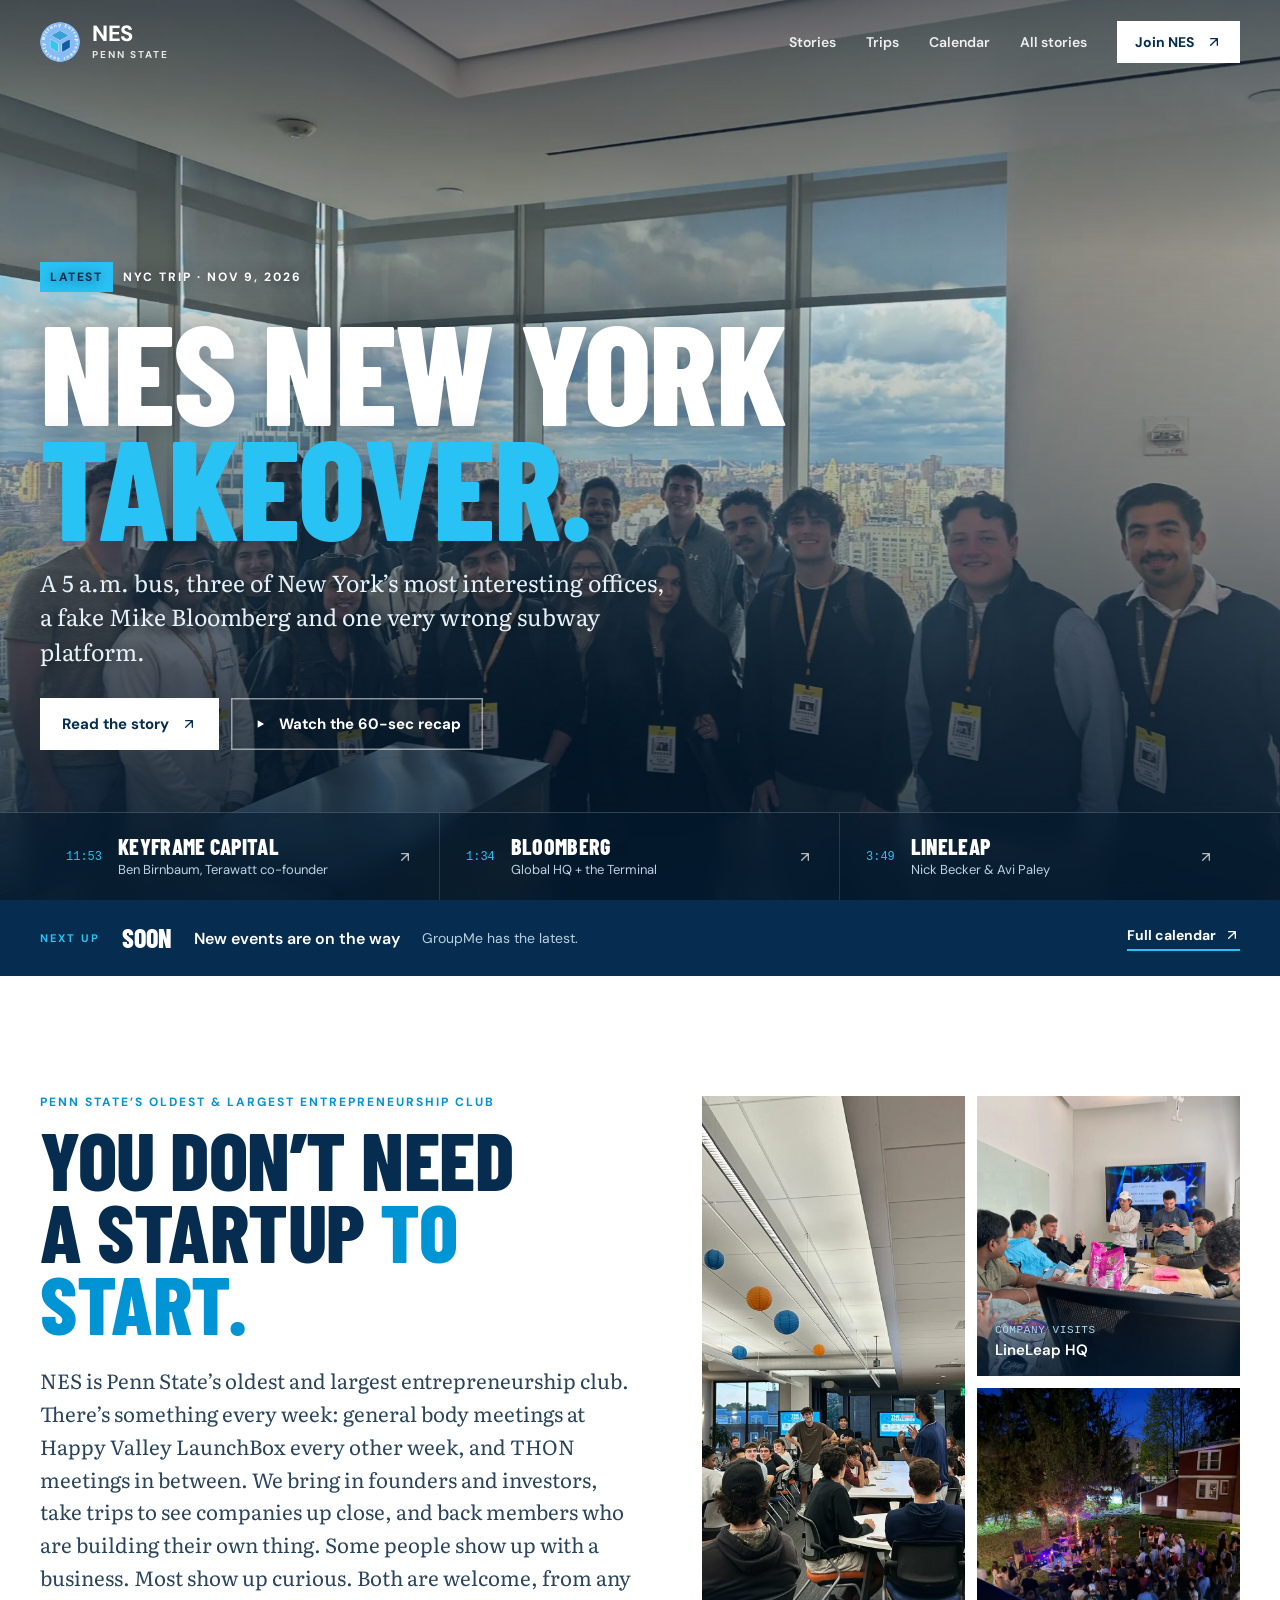
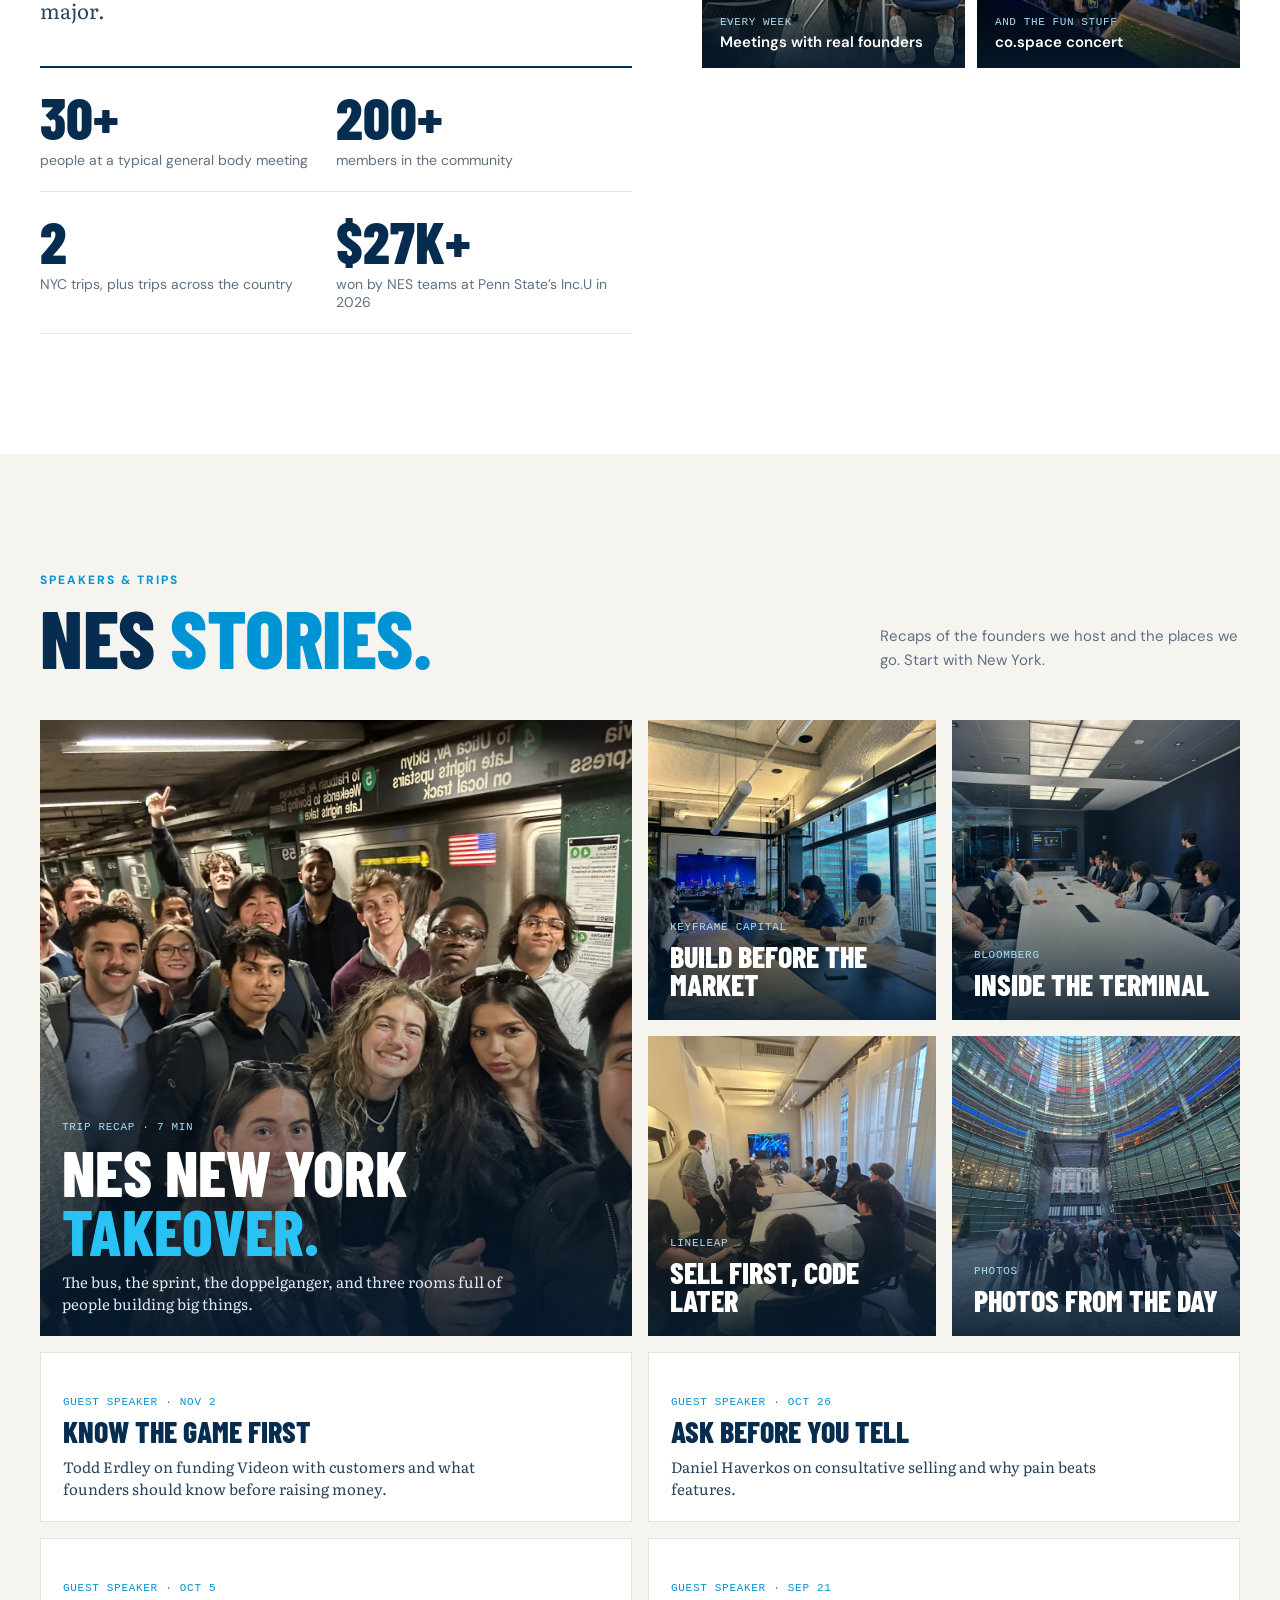
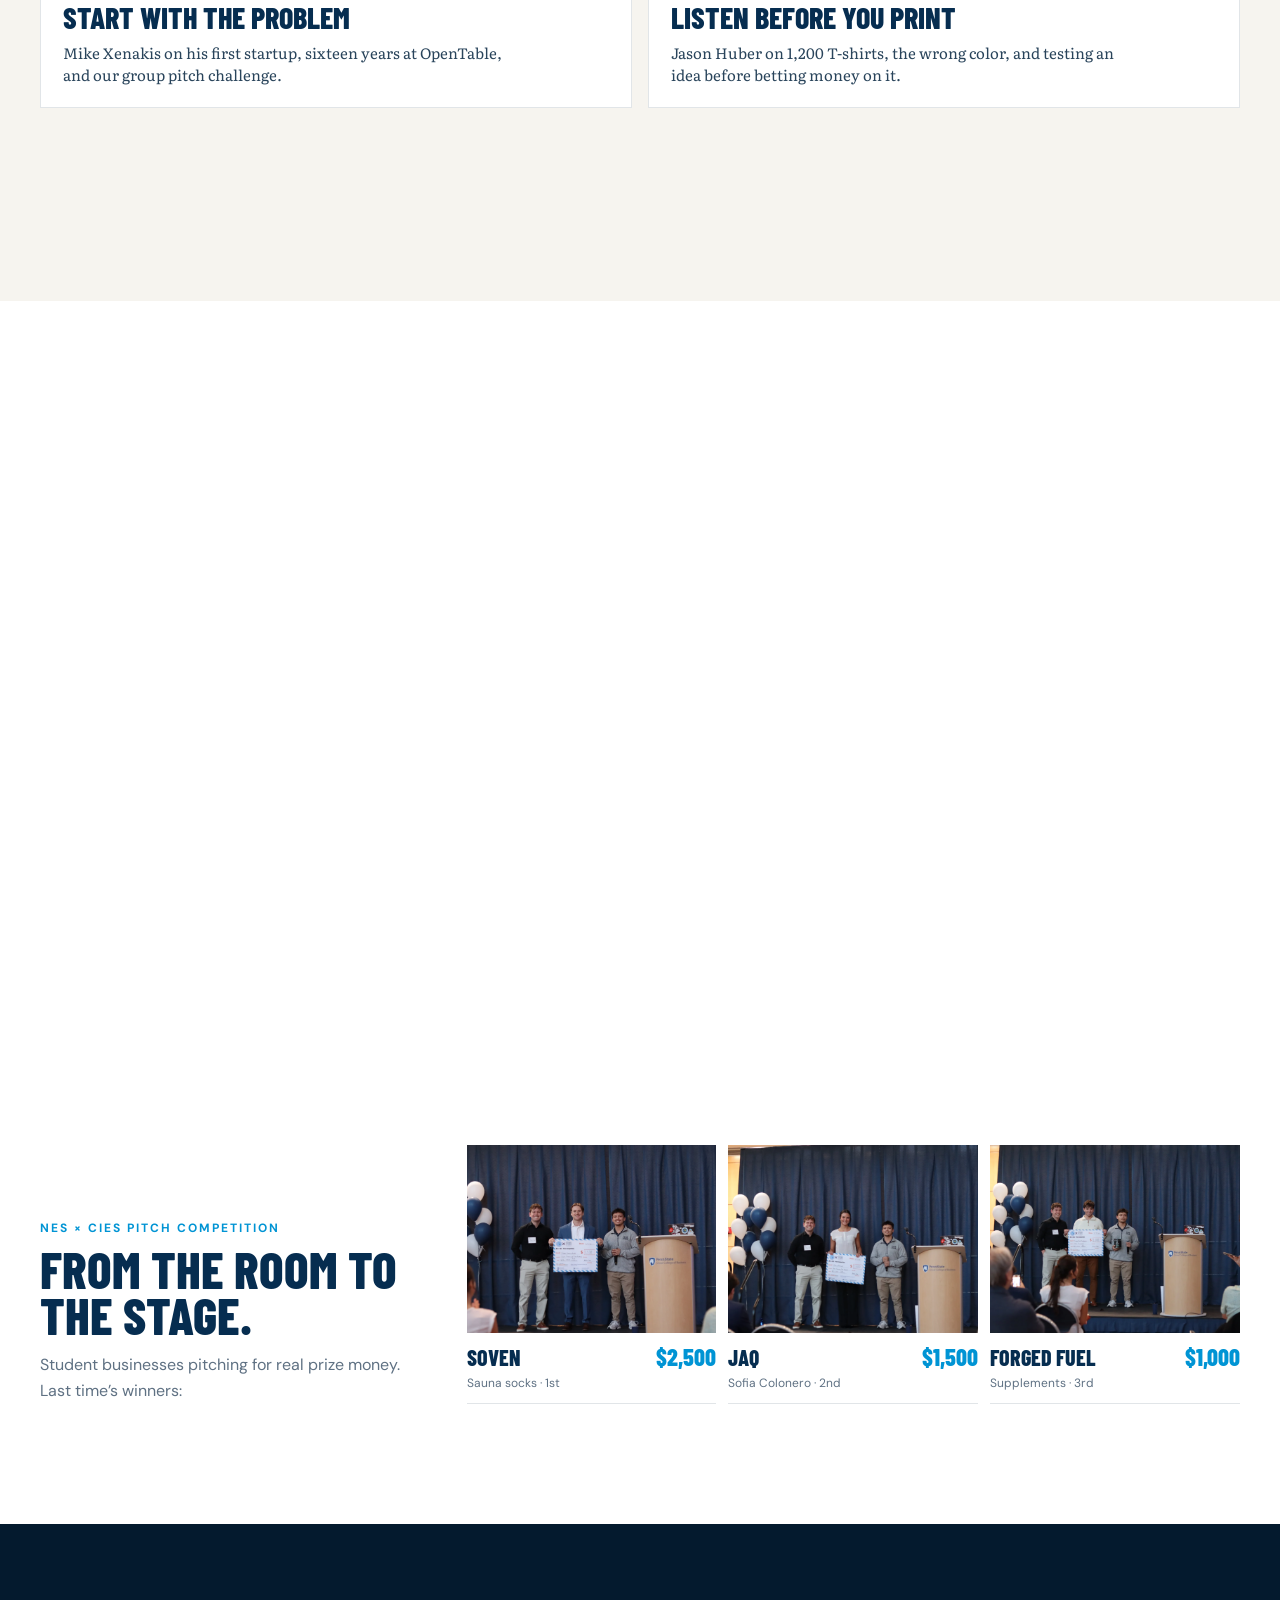
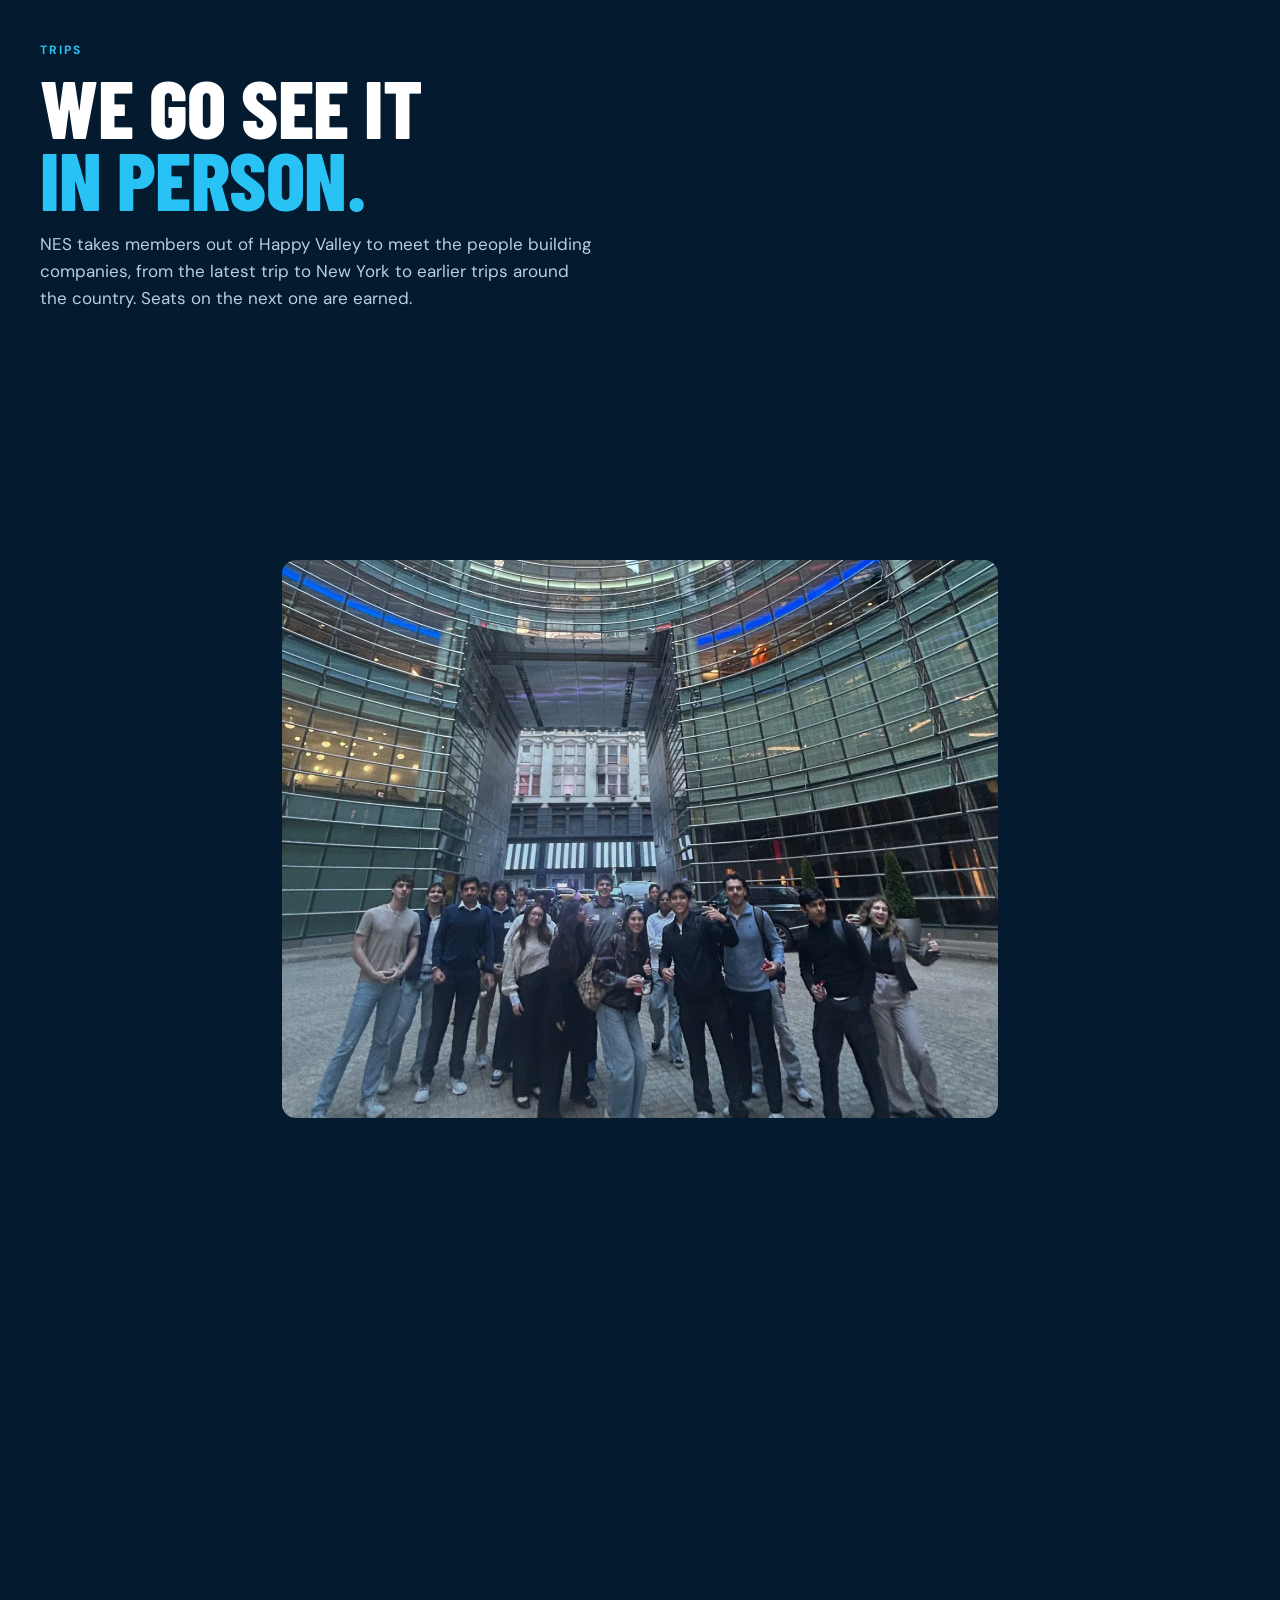
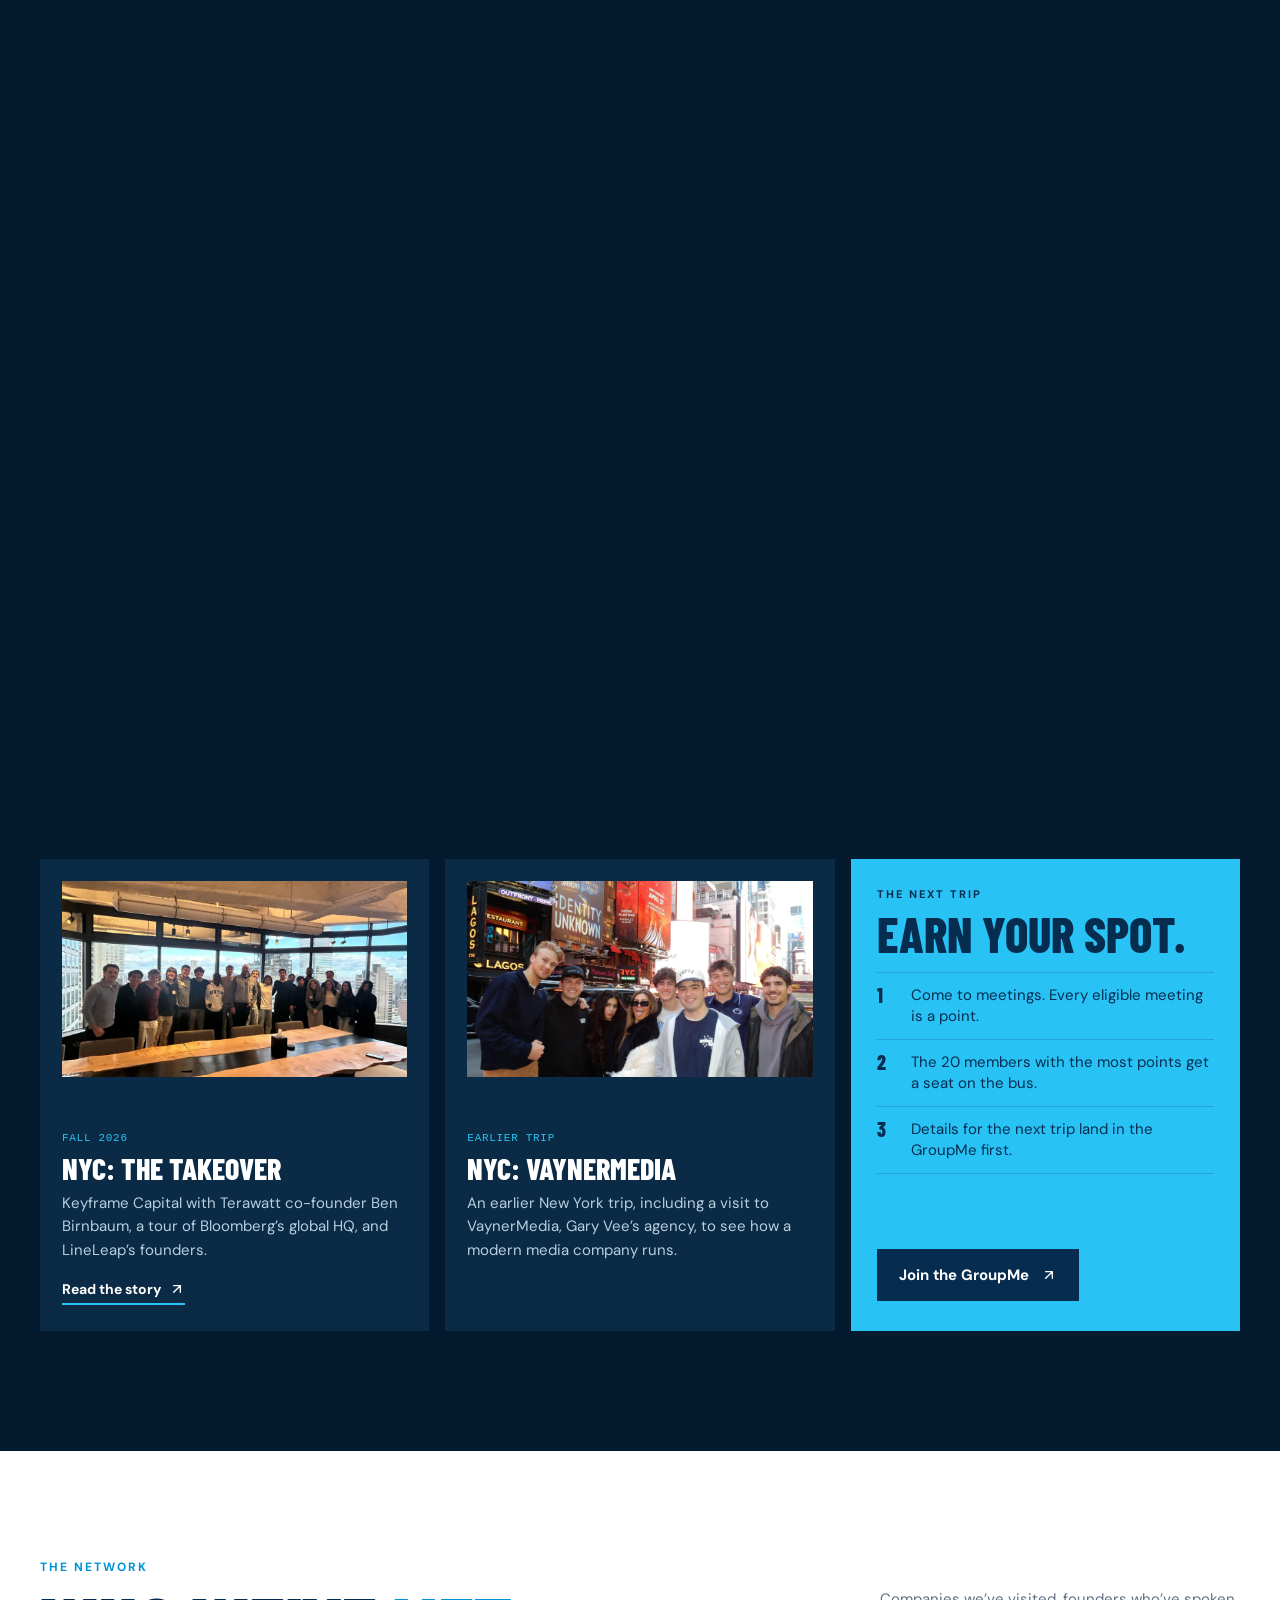
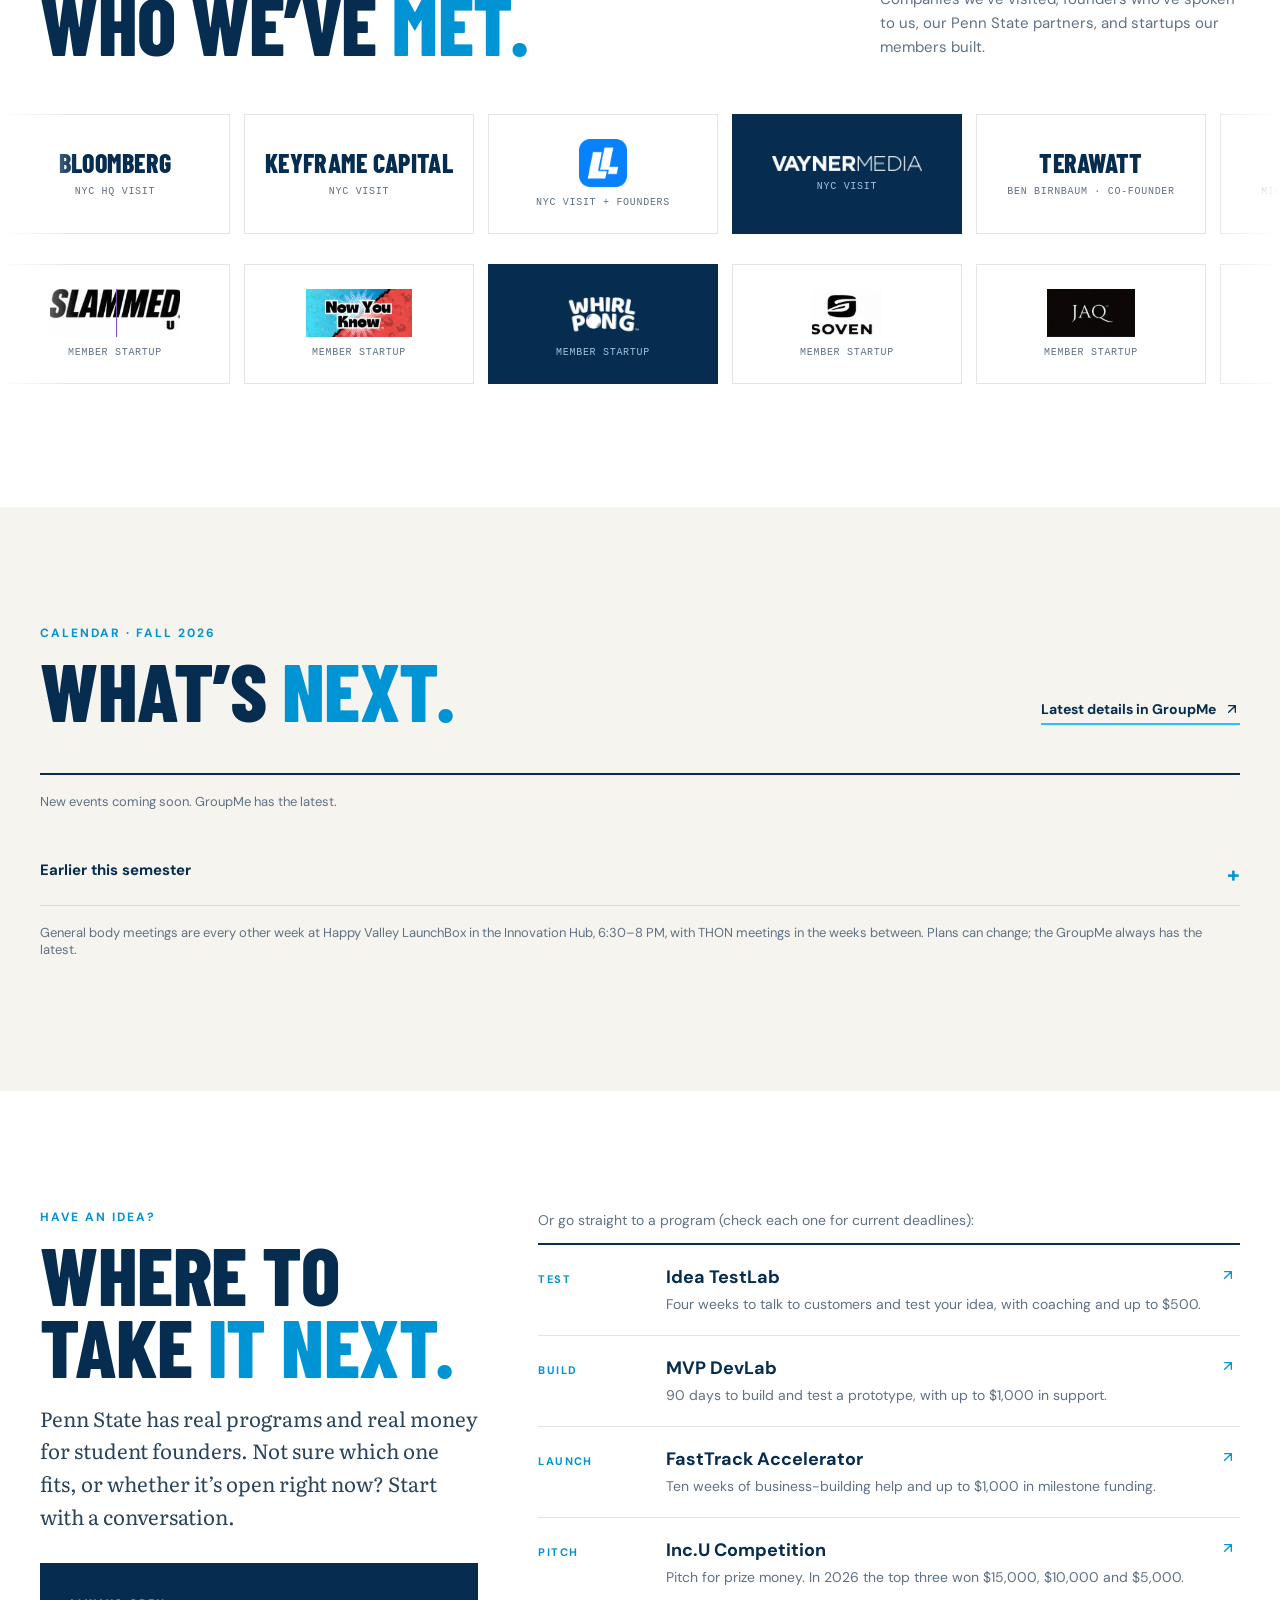
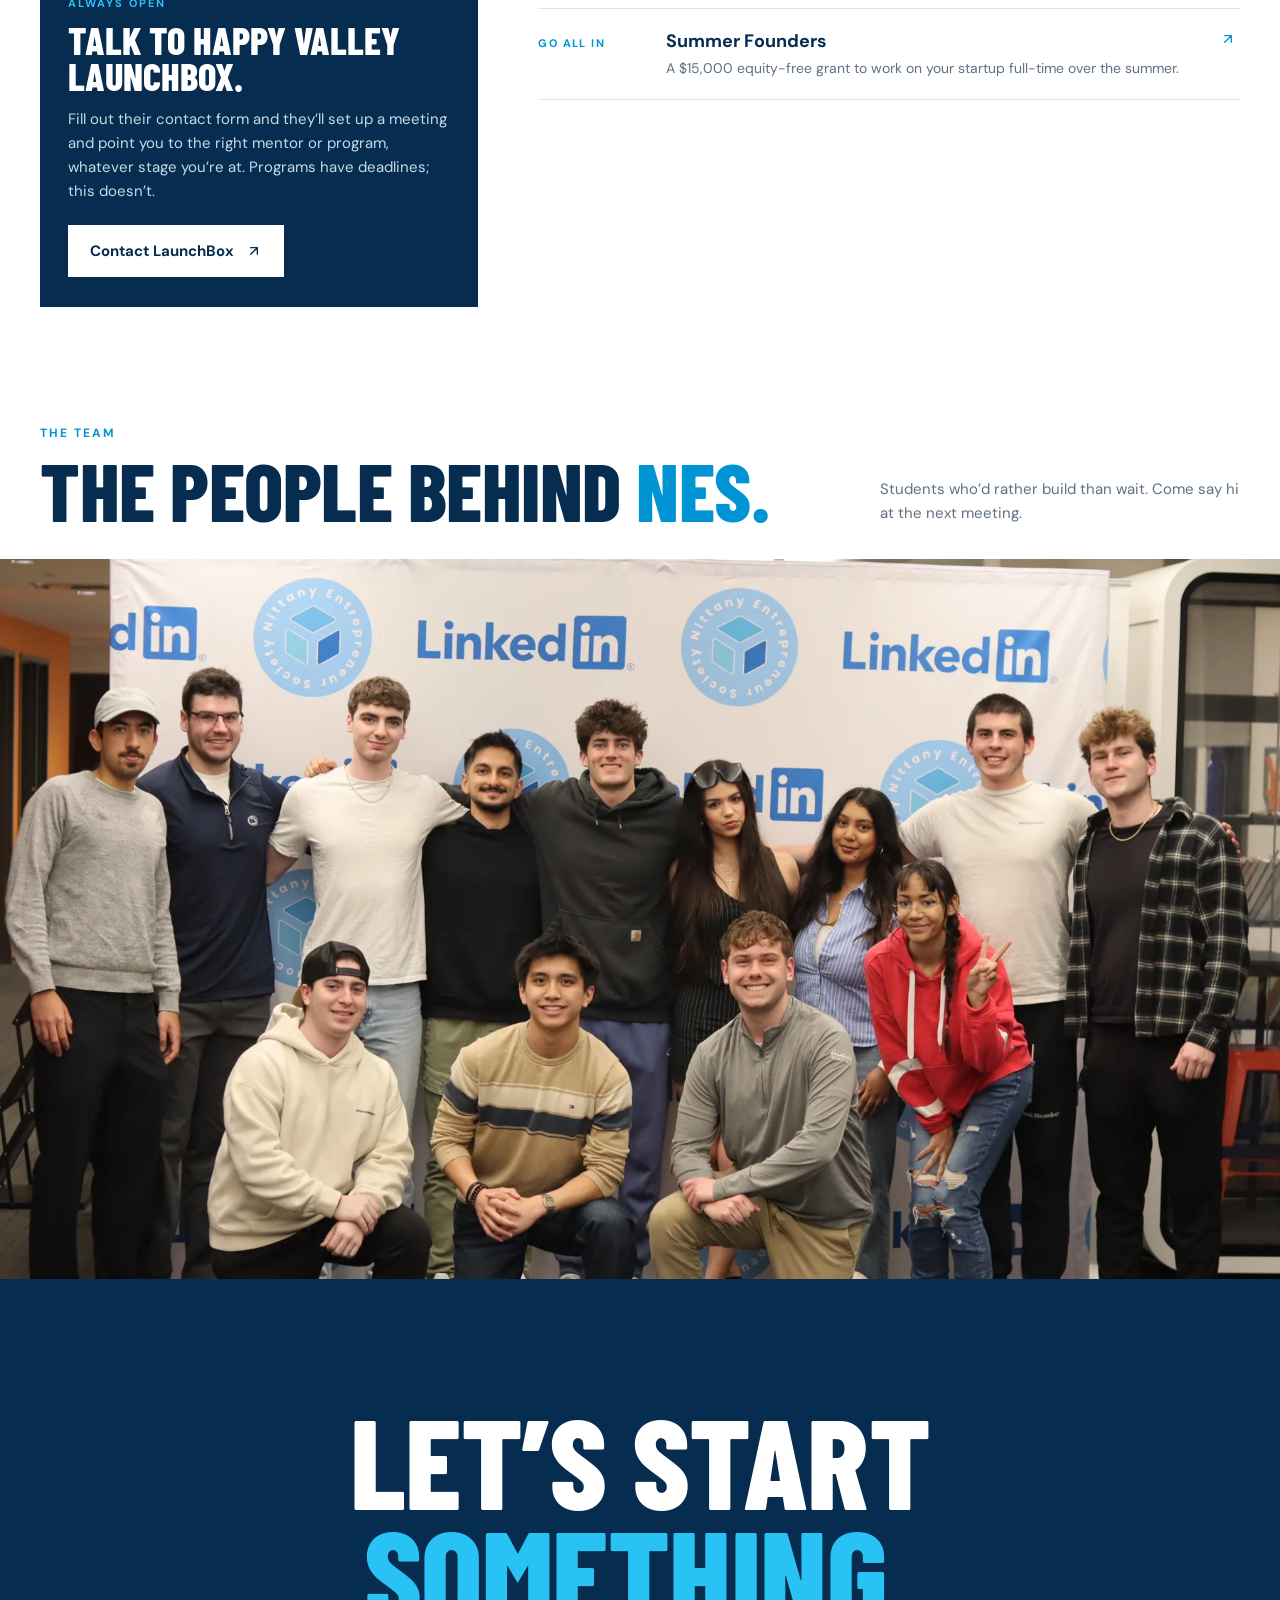
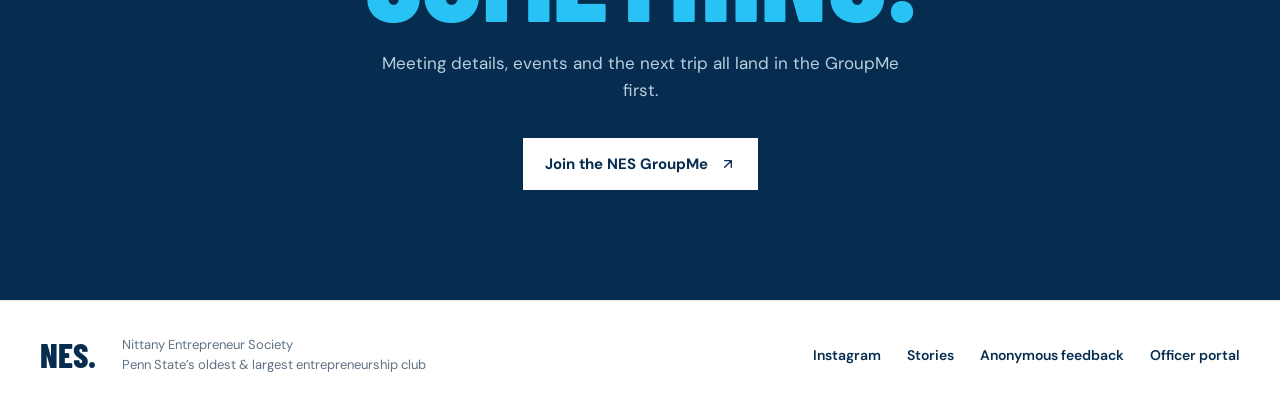
==== commit 1ebf26d6: "Add Daniel Haverkos and Todd Erdley guest speaker stories Two new NES Stories recaps with photos fro" ====
--- a/index.html
+++ b/index.html
@@ -65,6 +65,8 @@
     <a class="s-card" href="notes/bloomberg-2026-11-09/"><img src="assets/nyc26/bloomberg-terminal.webp" alt="" loading="lazy"><div><small>Bloomberg</small><h3>Inside the Terminal</h3></div></a>
     <a class="s-card" href="notes/lineleap-2026-11-09/"><img src="assets/nyc26/lineleap-room.webp" alt="" loading="lazy"><div><small>LineLeap</small><h3>Sell first, code later</h3></div></a>
     <a class="s-card" href="notes/nyc-trip-2026-11-09/"><img src="assets/nyc26/bloomberg-courtyard.webp" alt="" loading="lazy" style="object-position:center 70%"><div><small>Photos</small><h3>Photos from the day</h3></div></a>
+    <a class="s-card text" href="notes/todd-erdley-2026-11-02/"><div><small>Guest speaker · Nov 2</small><h3>Know the game first</h3><p>Todd Erdley on funding Videon with customers and what founders should know before raising money.</p></div></a>
+    <a class="s-card text" href="notes/daniel-haverkos-2026-10-26/"><div><small>Guest speaker · Oct 26</small><h3>Ask before you tell</h3><p>Daniel Haverkos on consultative selling and why pain beats features.</p></div></a>
     <a class="s-card text" href="notes/mike-xenakis-2026-10-05/"><div><small>Guest speaker · Oct 5</small><h3>Start with the problem</h3><p>Mike Xenakis on his first startup, sixteen years at OpenTable, and our group pitch challenge.</p></div></a>
     <a class="s-card text" href="notes/jason-huber-2026-09-21/"><div><small>Guest speaker · Sep 21</small><h3>Listen before you print</h3><p>Jason Huber on 1,200 T-shirts, the wrong color, and testing an idea before betting money on it.</p></div></a>
   </div>
@@ -113,7 +115,7 @@
 <section class="section calendar" id="calendar" aria-labelledby="cal-title"><div class="wrap">
   <div class="section-head rv"><div><div class="kicker">Calendar · Fall 2026</div><h2 class="h-display" id="cal-title">What’s <em>next.</em></h2></div><a class="arrow" href="https://groupme.com/join_group/85302502/joHVKt0b" target="_blank" rel="noopener noreferrer">Latest details in GroupMe <svg viewBox="0 0 24 24" fill="none" stroke="currentColor" stroke-width="2" stroke-linecap="round" stroke-linejoin="round" aria-hidden="true" focusable="false"><path d="M7 17 17 7M7 7h10v10"/></svg></a></div>
   <ol class="events rv" id="events-upcoming"><li class="event" data-date="2026-11-16" data-short="Nov 16"><div class="d"><small>Nov</small>16</div><div><h3>From NASA to startup founder: Jason</h3><p>Happy Valley LaunchBox · 6:30–8 PM</p></div><span class="tag">Speaker</span></li><li class="event" data-date="2026-11-30" data-short="Nov 30"><div class="d"><small>Nov</small>30</div><div><h3>NES × Women in Business: Sofia Colonero, founder of JAQ</h3><p>Innovation Hub (room TBA) · 6:30–8 PM · She blew past her Kickstarter goal, raising $100K+</p></div><span class="tag">Speaker</span></li><li class="event" data-date="2026-12-04" data-short="Dec 4"><div class="d"><small>Dec</small>04</div><div><h3>NES × CIES Pitch Competition</h3><p>Time &amp; place to be announced</p></div><span class="tag">Competition</span></li></ol>
-  <details class="past"><summary>Earlier this semester</summary><ol class="events" id="events-past"><li class="event" data-date="2026-11-09" data-short="Nov 9"><div class="d"><small>Nov</small>09</div><div><h3><a href="notes/nyc-trip-2026-11-09/">NYC Startup Trip</a></h3><p>Keyframe Capital, Bloomberg &amp; LineLeap · read the story</p></div></li><li class="event" data-date="2026-11-02" data-short="Nov 2"><div class="d"><small>Nov</small>02</div><div><h3>Starting a company with Todd Erdley</h3><p>Guest speaker · founder of Videon</p></div></li><li class="event" data-date="2026-10-26" data-short="Oct 26"><div class="d"><small>Oct</small>26</div><div><h3>Daniel Haverkos</h3><p>Real estate, personal finance &amp; entrepreneurship</p></div></li><li class="event" data-date="2026-10-23" data-short="Oct 23"><div class="d"><small>Oct</small>23</div><div><h3>NES × CIES Social</h3><p>Community</p></div></li><li class="event" data-date="2026-10-19" data-short="Oct 19"><div class="d"><small>Oct</small>19</div><div><h3>Engineering Entrepreneurship + LaunchBox tour</h3><p>With Ted Graef</p></div></li><li class="event" data-date="2026-10-11" data-short="Oct 11"><div class="d"><small>Oct</small>11</div><div><h3>Creativity &amp; Culture Potluck</h3><p>Community</p></div></li><li class="event" data-date="2026-10-05" data-short="Oct 5"><div class="d"><small>Oct</small>05</div><div><h3><a href="notes/mike-xenakis-2026-10-05/">Mike Xenakis: start with the problem</a></h3><p>Guest speaker · read the story</p></div></li><li class="event" data-date="2026-09-21" data-short="Sep 21"><div class="d"><small>Sep</small>21</div><div><h3><a href="notes/jason-huber-2026-09-21/">Jason Huber: listen before you print</a></h3><p>Guest speaker · read the story</p></div></li></ol></details>
+  <details class="past"><summary>Earlier this semester</summary><ol class="events" id="events-past"><li class="event" data-date="2026-11-09" data-short="Nov 9"><div class="d"><small>Nov</small>09</div><div><h3><a href="notes/nyc-trip-2026-11-09/">NYC Startup Trip</a></h3><p>Keyframe Capital, Bloomberg &amp; LineLeap · read the story</p></div></li><li class="event" data-date="2026-11-02" data-short="Nov 2"><div class="d"><small>Nov</small>02</div><div><h3><a href="notes/todd-erdley-2026-11-02/">Todd Erdley: know the game first</a></h3><p>Guest speaker · read the story</p></div></li><li class="event" data-date="2026-10-26" data-short="Oct 26"><div class="d"><small>Oct</small>26</div><div><h3><a href="notes/daniel-haverkos-2026-10-26/">Daniel Haverkos: ask before you tell</a></h3><p>Guest speaker · read the story</p></div></li><li class="event" data-date="2026-10-23" data-short="Oct 23"><div class="d"><small>Oct</small>23</div><div><h3>NES × CIES Social</h3><p>Community</p></div></li><li class="event" data-date="2026-10-19" data-short="Oct 19"><div class="d"><small>Oct</small>19</div><div><h3>Engineering Entrepreneurship + LaunchBox tour</h3><p>With Ted Graef</p></div></li><li class="event" data-date="2026-10-11" data-short="Oct 11"><div class="d"><small>Oct</small>11</div><div><h3>Creativity &amp; Culture Potluck</h3><p>Community</p></div></li><li class="event" data-date="2026-10-05" data-short="Oct 5"><div class="d"><small>Oct</small>05</div><div><h3><a href="notes/mike-xenakis-2026-10-05/">Mike Xenakis: start with the problem</a></h3><p>Guest speaker · read the story</p></div></li><li class="event" data-date="2026-09-21" data-short="Sep 21"><div class="d"><small>Sep</small>21</div><div><h3><a href="notes/jason-huber-2026-09-21/">Jason Huber: listen before you print</a></h3><p>Guest speaker · read the story</p></div></li></ol></details>
   <p class="cal-note">General body meetings are every other week at Happy Valley LaunchBox in the Innovation Hub, 6:30–8 PM, with THON meetings in the weeks between. Plans can change; the GroupMe always has the latest.</p>
 </div></section>
 
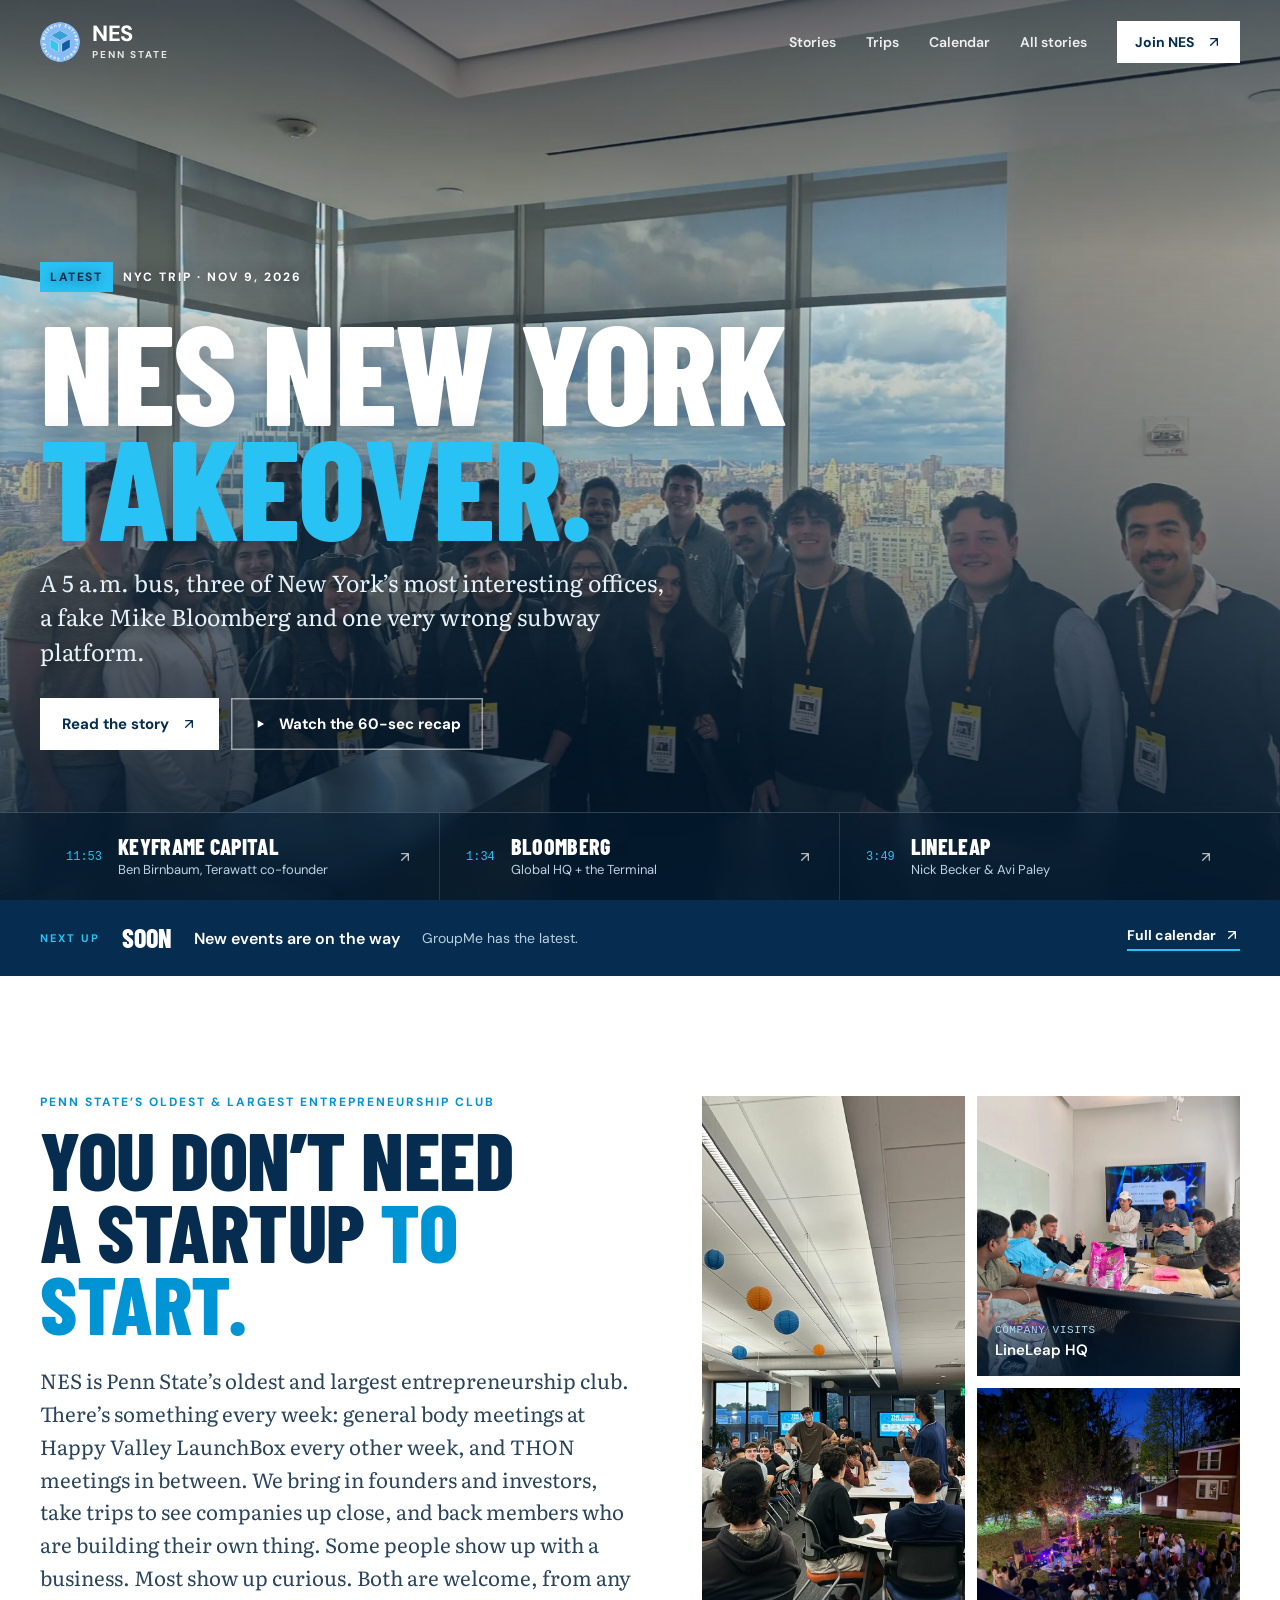
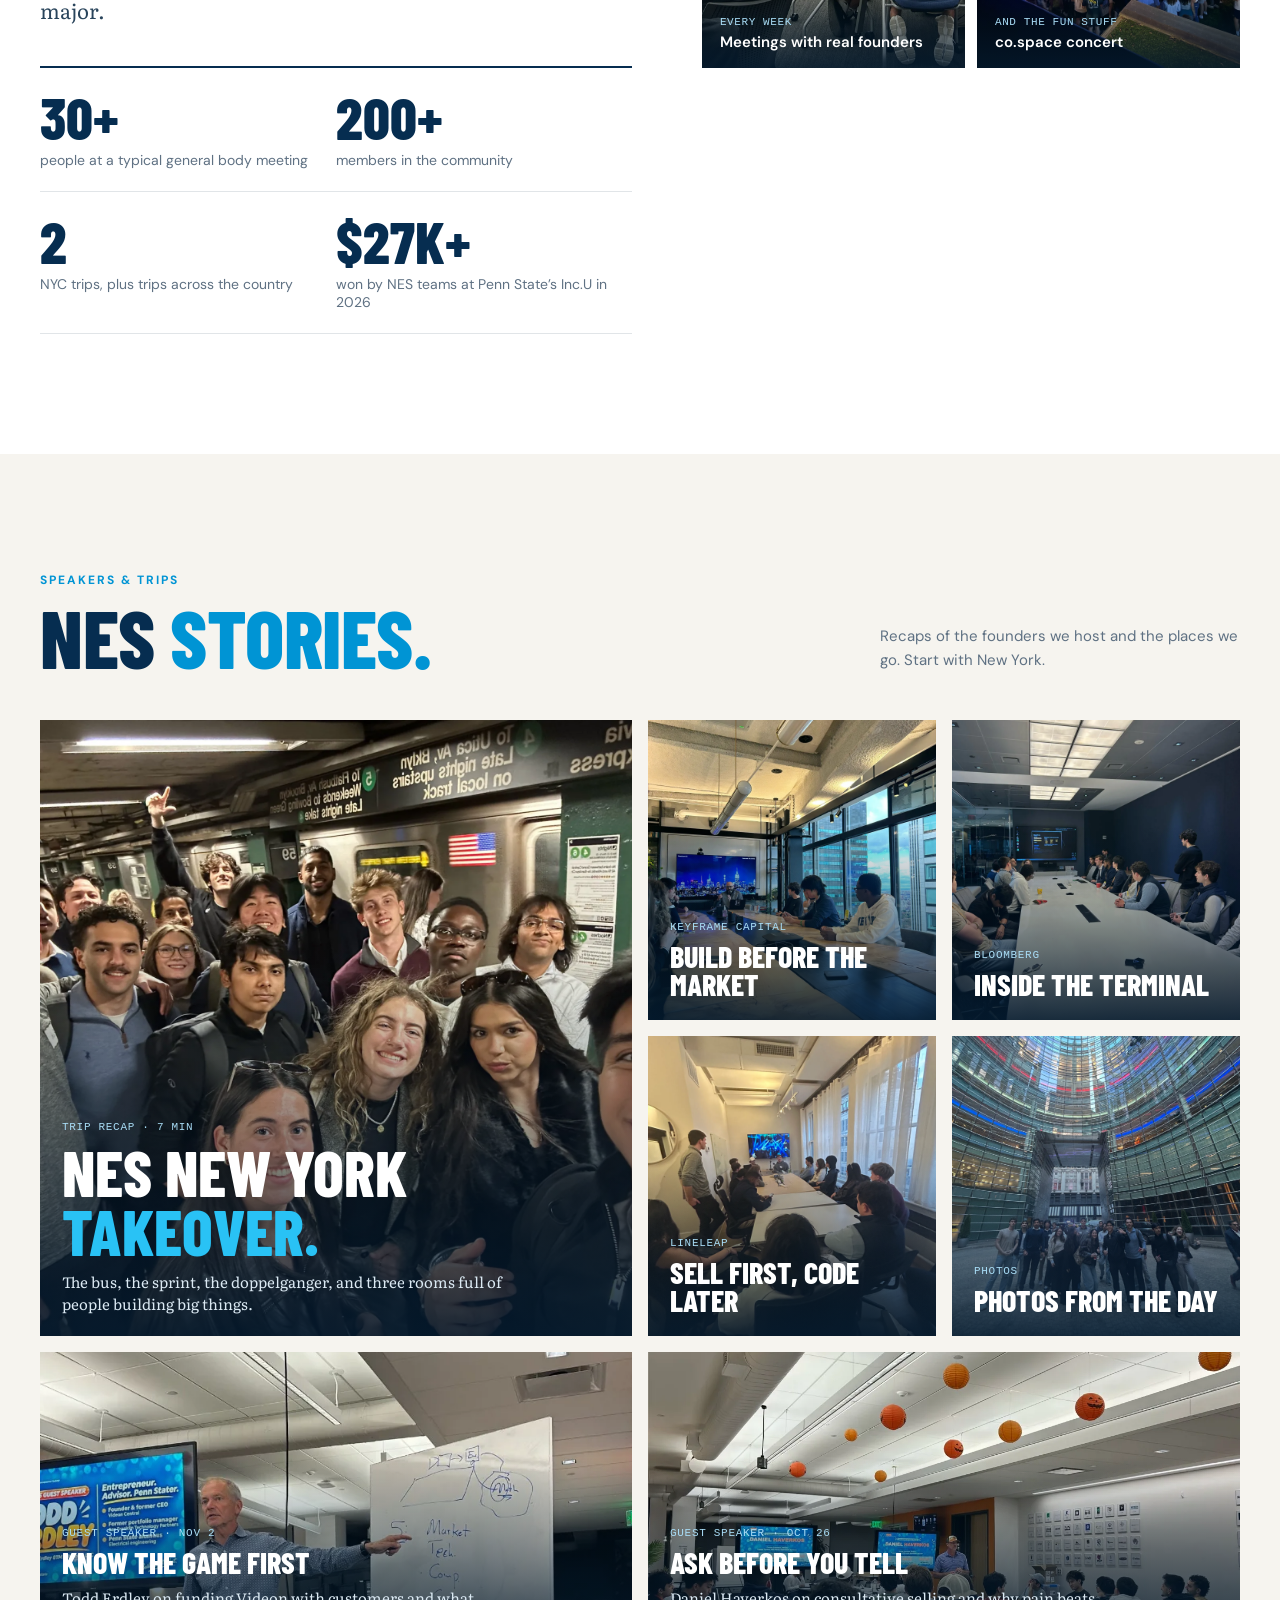
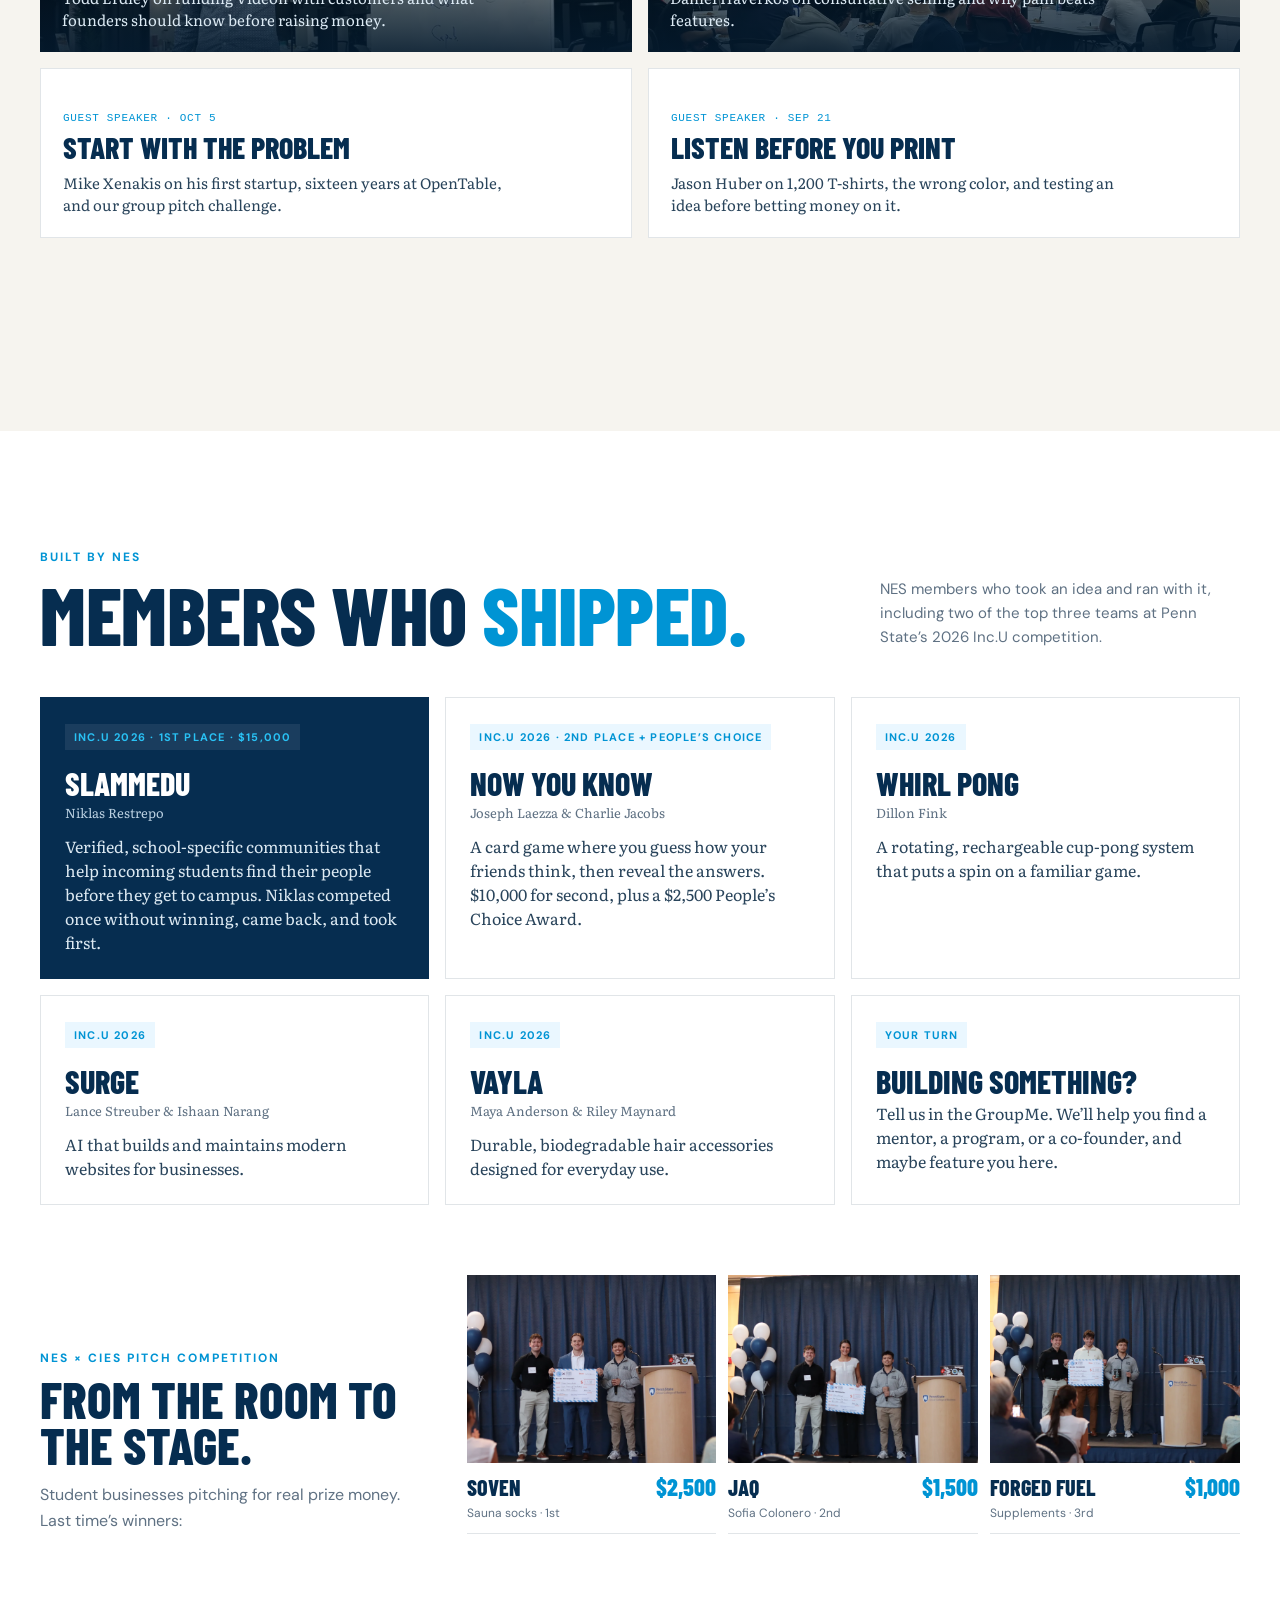
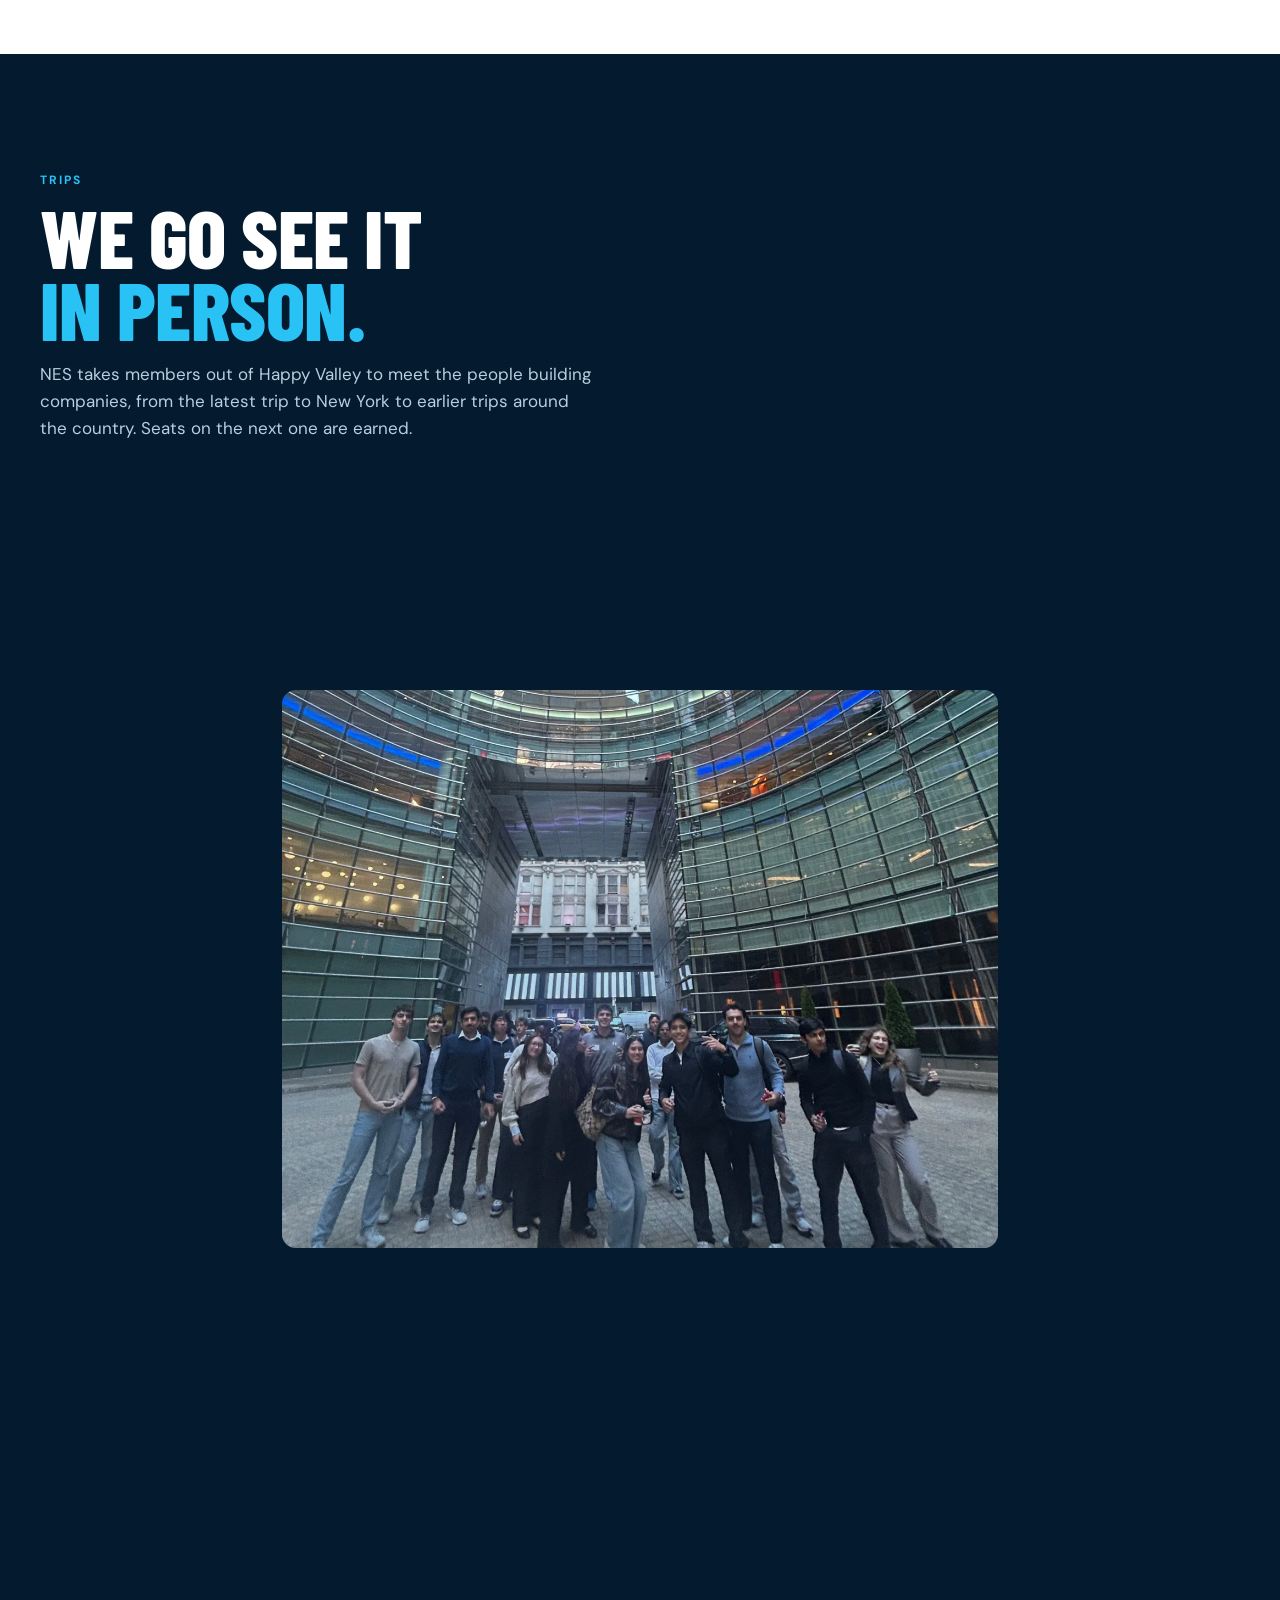
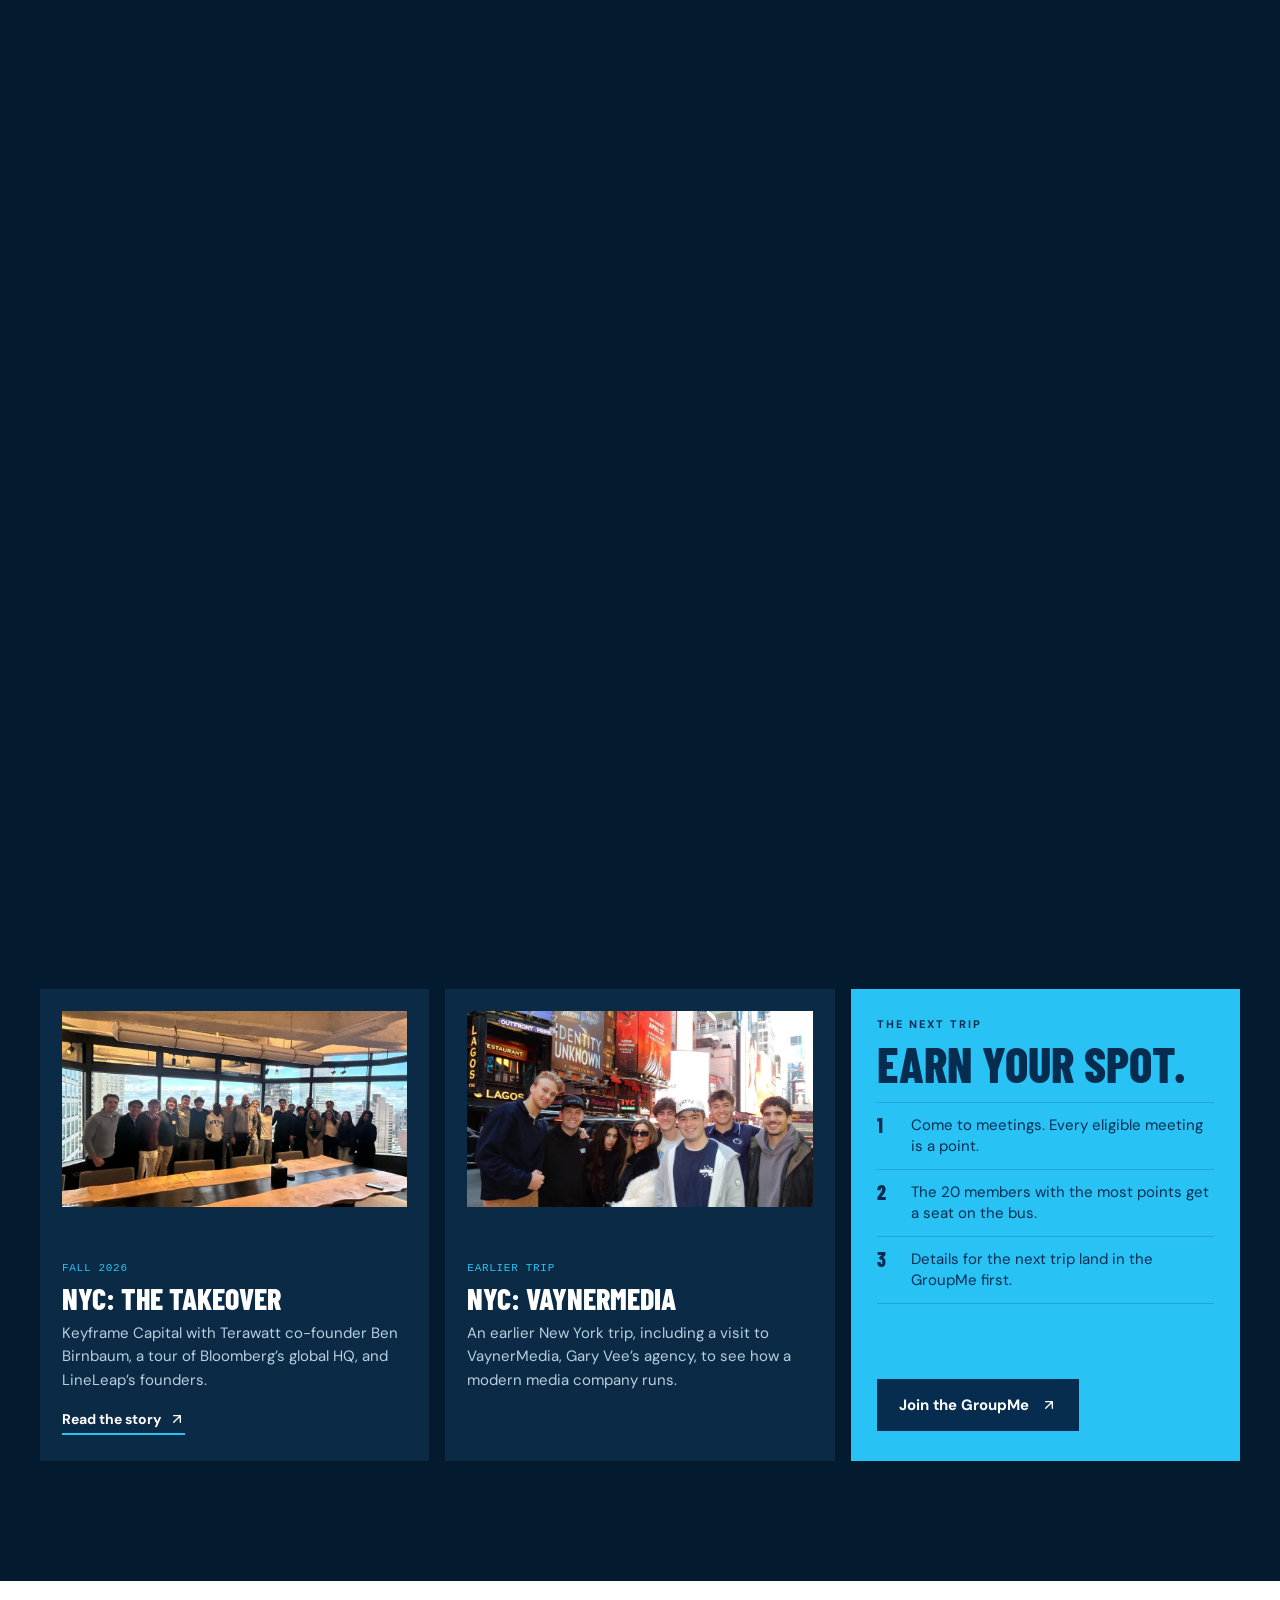
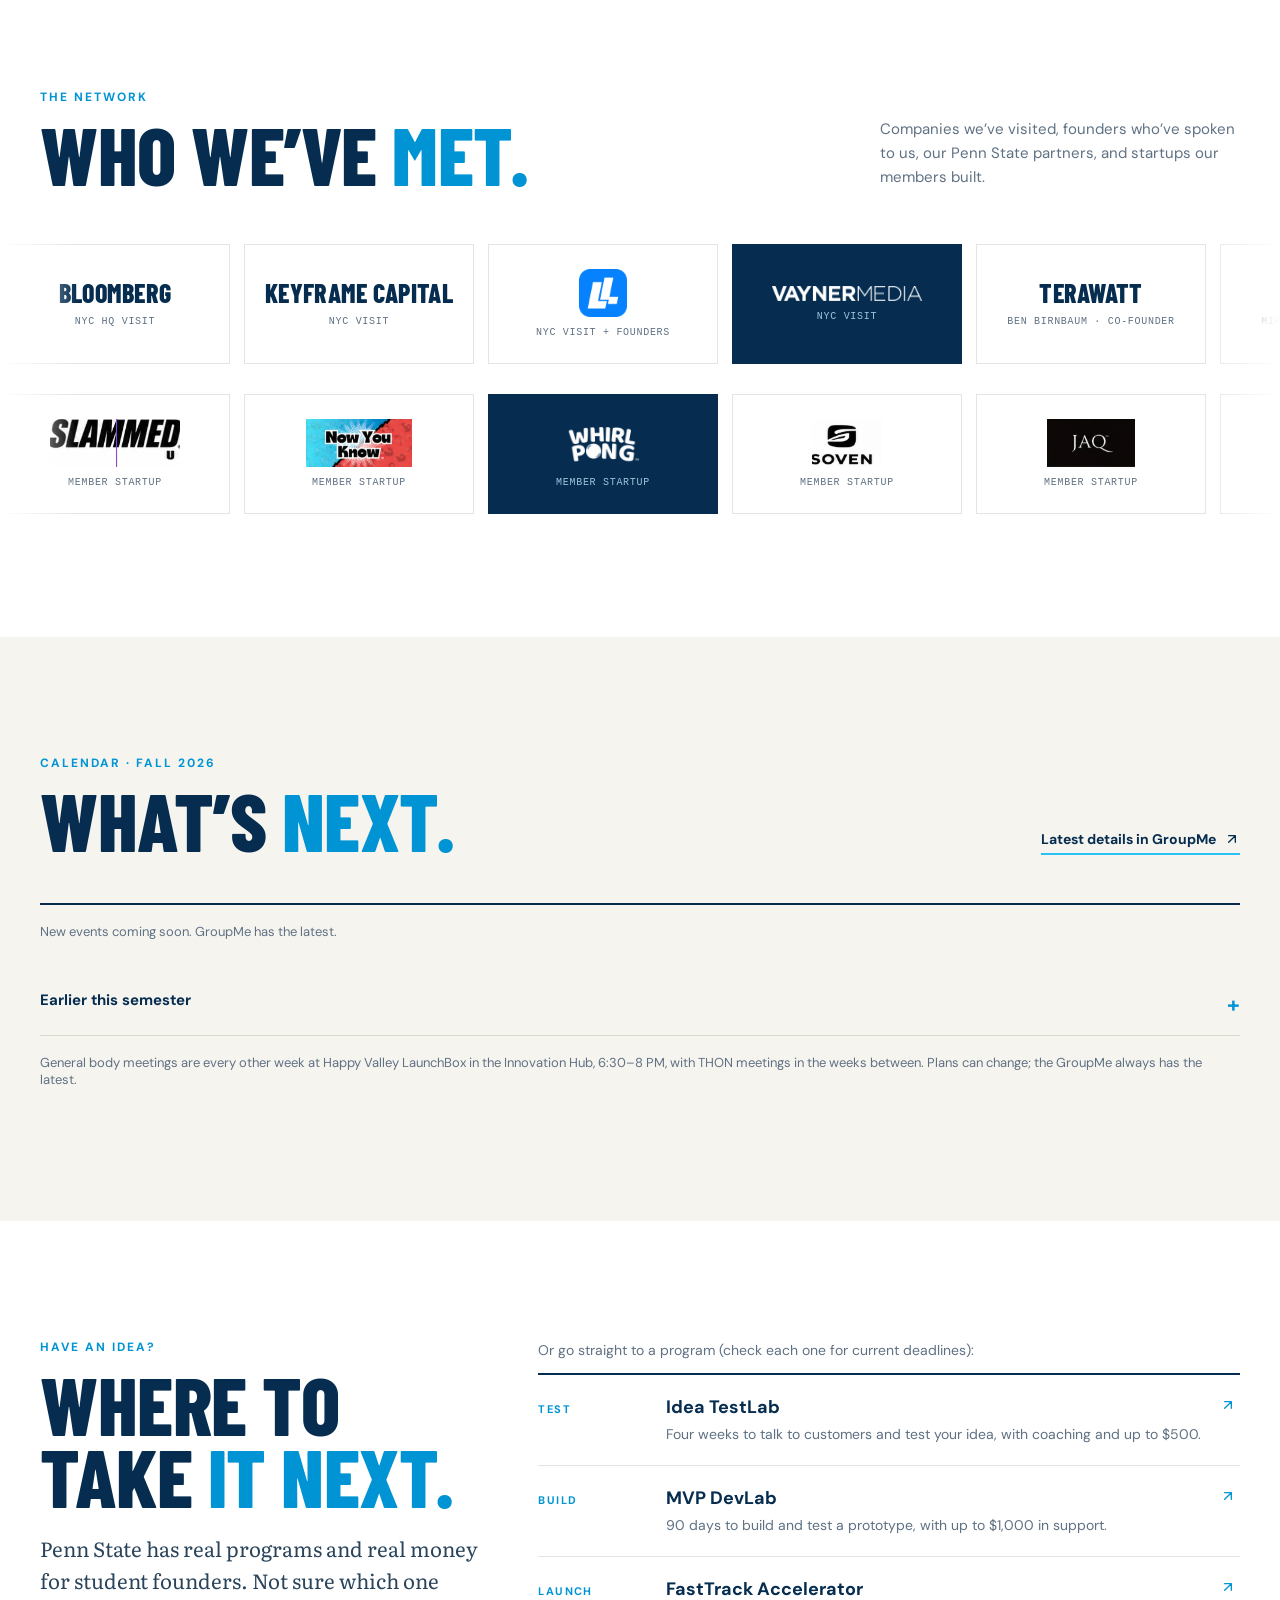
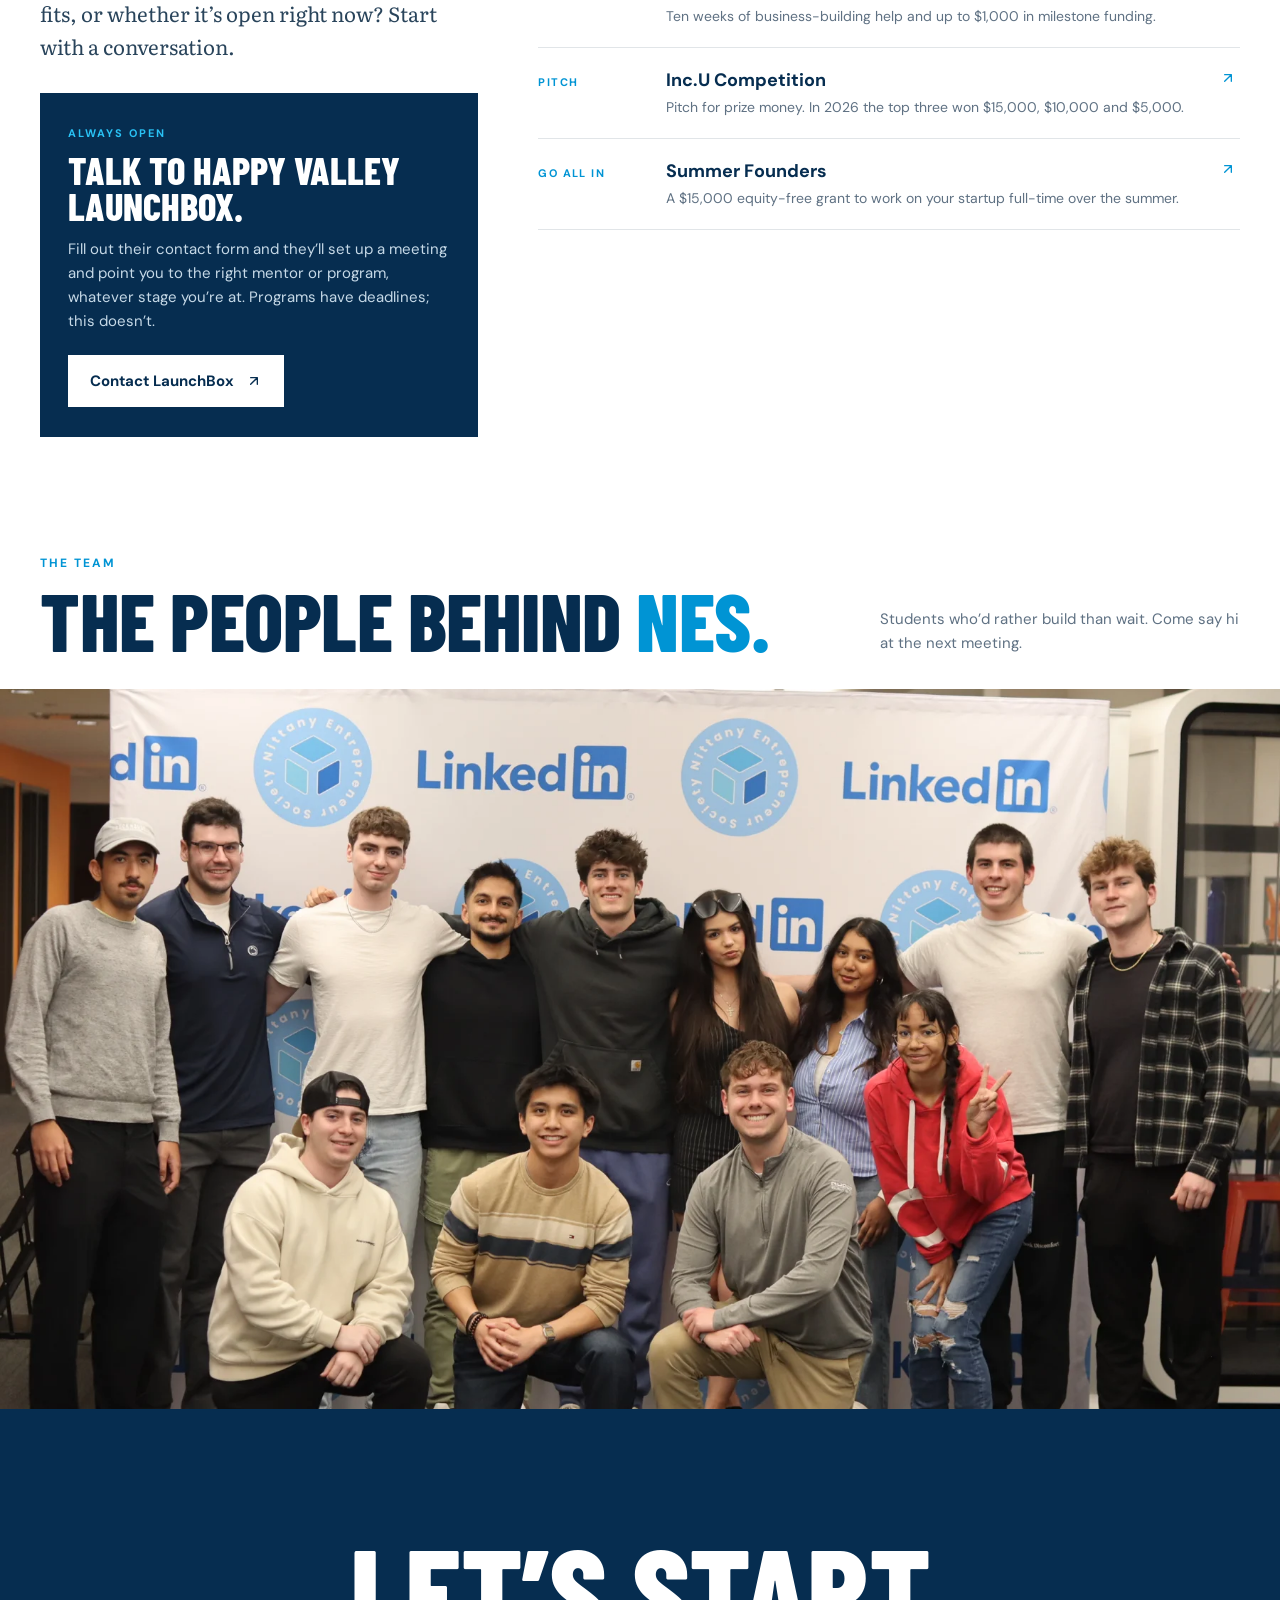
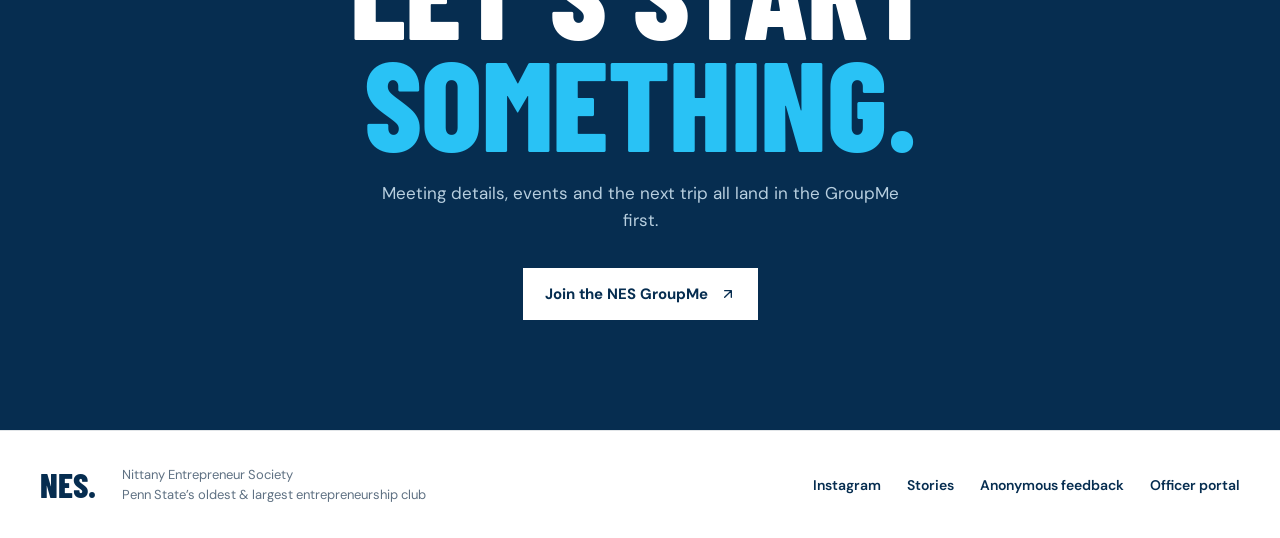
==== commit d6c055b3: "Add meeting photos to the Todd and Daniel story cards Co-Authored-By: Claude Opus 5.5 <noreply@anthr" ====
--- a/index.html
+++ b/index.html
@@ -7,7 +7,7 @@
 <meta property="og:type" content="website"><meta property="og:title" content="NES · Nittany Entrepreneur Society at Penn State"><meta property="og:description" content="The NES New York Takeover, founder stories, member startups and what's next."><meta property="og:image" content="https://nespennstate.com/assets/nyc26/bloomberg-central-park.webp">
 <link rel="icon" href="assets/logo.png"><link rel="preconnect" href="https://fonts.googleapis.com"><link rel="preconnect" href="https://fonts.gstatic.com" crossorigin>
 <link href="https://fonts.googleapis.com/css2?family=Barlow+Condensed:wght@700;800&family=DM+Sans:wght@400;500;600;700&family=Literata:opsz,wght@7..72,400;7..72,500&display=swap" rel="stylesheet">
-<link rel="stylesheet" href="home.css?v=3"><script src="home.js?v=2" defer></script>
+<link rel="stylesheet" href="home.css?v=4"><script src="home.js?v=2" defer></script>
 </head>
 <body>
 <a class="skip" href="#main">Skip to content</a>
@@ -65,8 +65,8 @@
     <a class="s-card" href="notes/bloomberg-2026-11-09/"><img src="assets/nyc26/bloomberg-terminal.webp" alt="" loading="lazy"><div><small>Bloomberg</small><h3>Inside the Terminal</h3></div></a>
     <a class="s-card" href="notes/lineleap-2026-11-09/"><img src="assets/nyc26/lineleap-room.webp" alt="" loading="lazy"><div><small>LineLeap</small><h3>Sell first, code later</h3></div></a>
     <a class="s-card" href="notes/nyc-trip-2026-11-09/"><img src="assets/nyc26/bloomberg-courtyard.webp" alt="" loading="lazy" style="object-position:center 70%"><div><small>Photos</small><h3>Photos from the day</h3></div></a>
-    <a class="s-card text" href="notes/todd-erdley-2026-11-02/"><div><small>Guest speaker · Nov 2</small><h3>Know the game first</h3><p>Todd Erdley on funding Videon with customers and what founders should know before raising money.</p></div></a>
-    <a class="s-card text" href="notes/daniel-haverkos-2026-10-26/"><div><small>Guest speaker · Oct 26</small><h3>Ask before you tell</h3><p>Daniel Haverkos on consultative selling and why pain beats features.</p></div></a>
+    <a class="s-card wide" href="notes/todd-erdley-2026-11-02/"><img src="assets/talks/todd-erdley-whiteboard.webp" alt="" loading="lazy" style="object-position:center 35%"><div><small>Guest speaker · Nov 2</small><h3>Know the game first</h3><p>Todd Erdley on funding Videon with customers and what founders should know before raising money.</p></div></a>
+    <a class="s-card wide" href="notes/daniel-haverkos-2026-10-26/"><img src="assets/talks/daniel-haverkos-room.webp" alt="" loading="lazy" style="object-position:center 55%"><div><small>Guest speaker · Oct 26</small><h3>Ask before you tell</h3><p>Daniel Haverkos on consultative selling and why pain beats features.</p></div></a>
     <a class="s-card text" href="notes/mike-xenakis-2026-10-05/"><div><small>Guest speaker · Oct 5</small><h3>Start with the problem</h3><p>Mike Xenakis on his first startup, sixteen years at OpenTable, and our group pitch challenge.</p></div></a>
     <a class="s-card text" href="notes/jason-huber-2026-09-21/"><div><small>Guest speaker · Sep 21</small><h3>Listen before you print</h3><p>Jason Huber on 1,200 T-shirts, the wrong color, and testing an idea before betting money on it.</p></div></a>
   </div>
--- a/home.css
+++ b/home.css
@@ -119,6 +119,7 @@
 .s-card.big{grid-column:span 2;grid-row:span 2}
 .s-card.big h3{font-size:clamp(46px,5vw,74px)}
 .s-card.big h3 em{font-style:normal;color:var(--sky)}
+.s-card.wide{grid-column:span 2;min-height:300px}
 .s-card.text{background:#fff;color:var(--ink);border:1px solid var(--line);grid-column:span 2;min-height:170px}
 .s-card.text:after{display:none}
 .s-card.text small{color:var(--blue)}
@@ -278,7 +279,7 @@
   .section{padding:84px 0}
   .section-head{flex-direction:column;align-items:start}
   .story-grid,.startups,.trip-row,.winners{grid-template-columns:1fr}
-  .s-card.big,.s-card.text,.earn{grid-column:auto}
+  .s-card.big,.s-card.text,.s-card.wide,.earn{grid-column:auto}
   .moments{grid-template-columns:1fr 1fr;grid-template-rows:200px 200px}
   .expand{height:170vh}
   .expand-frame{width:calc(84% + 16% * var(--ep,0));height:calc(56% + 44% * var(--ep,0))}
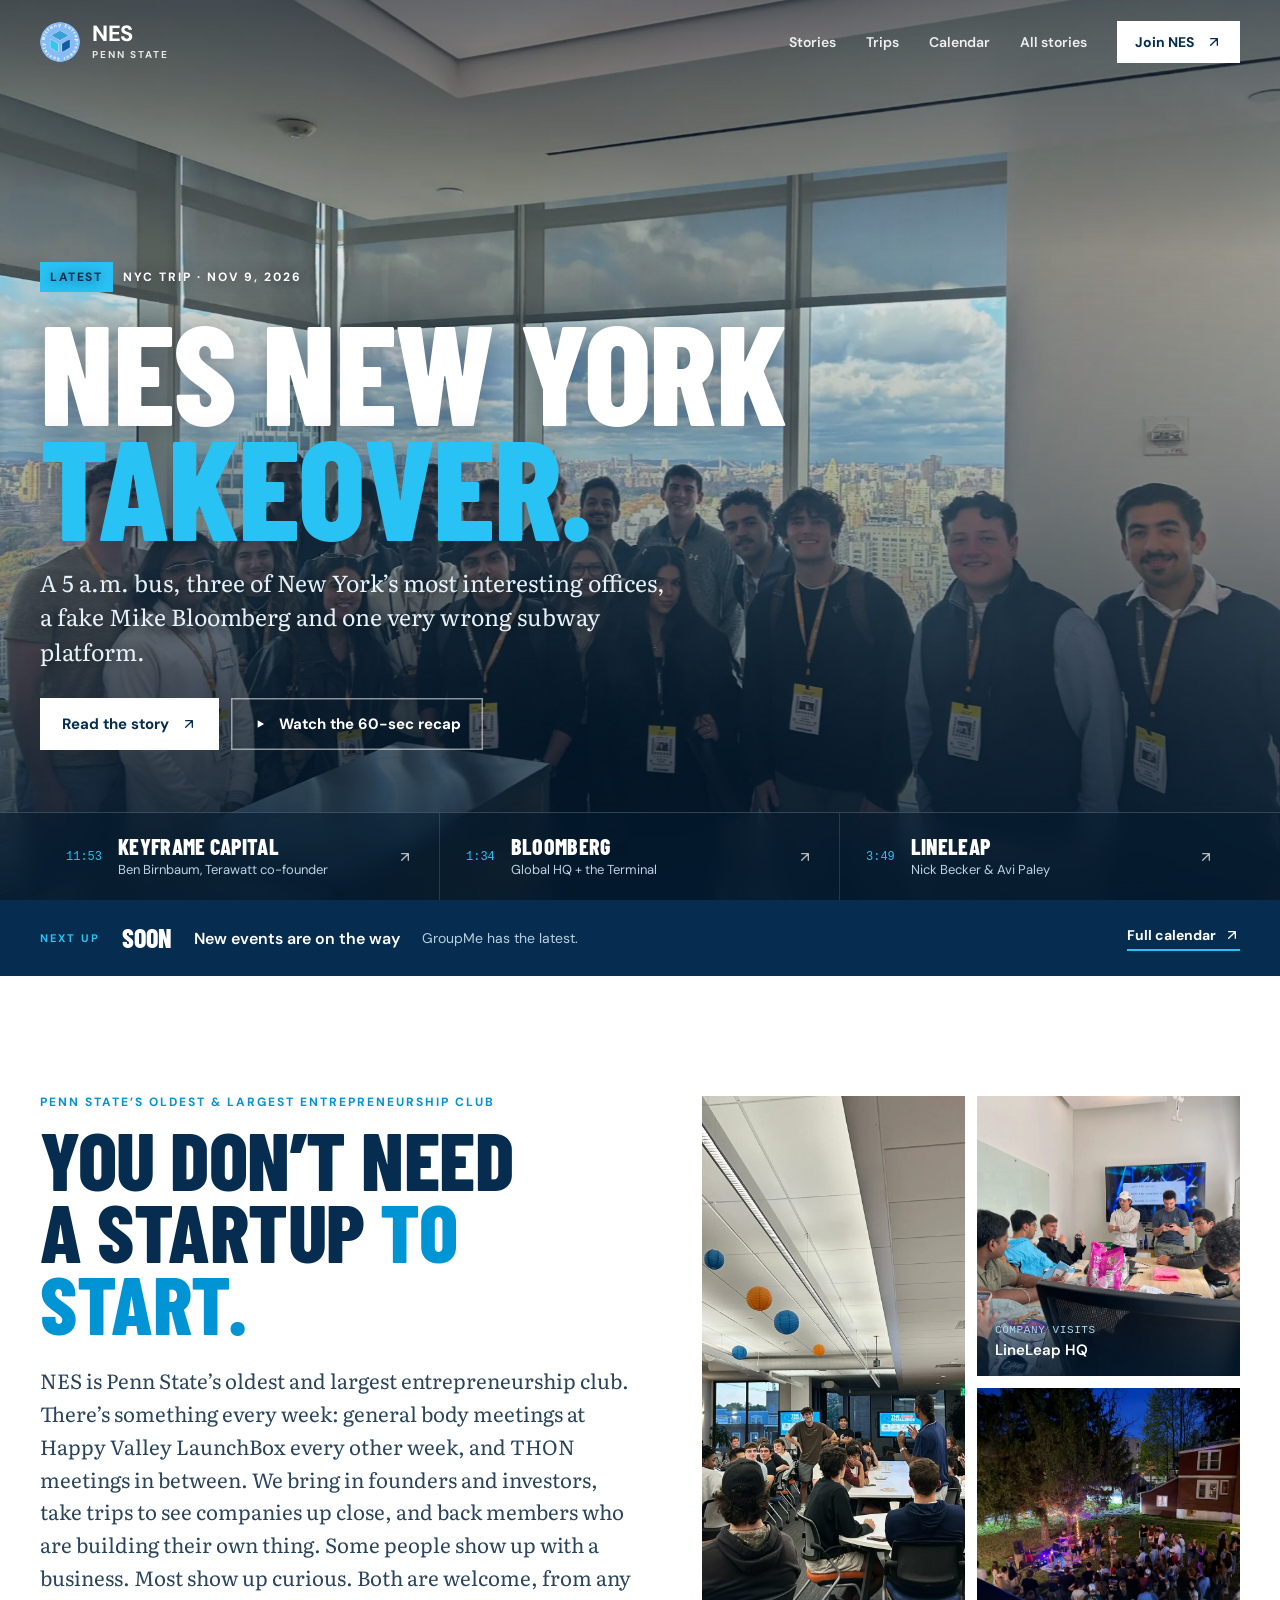
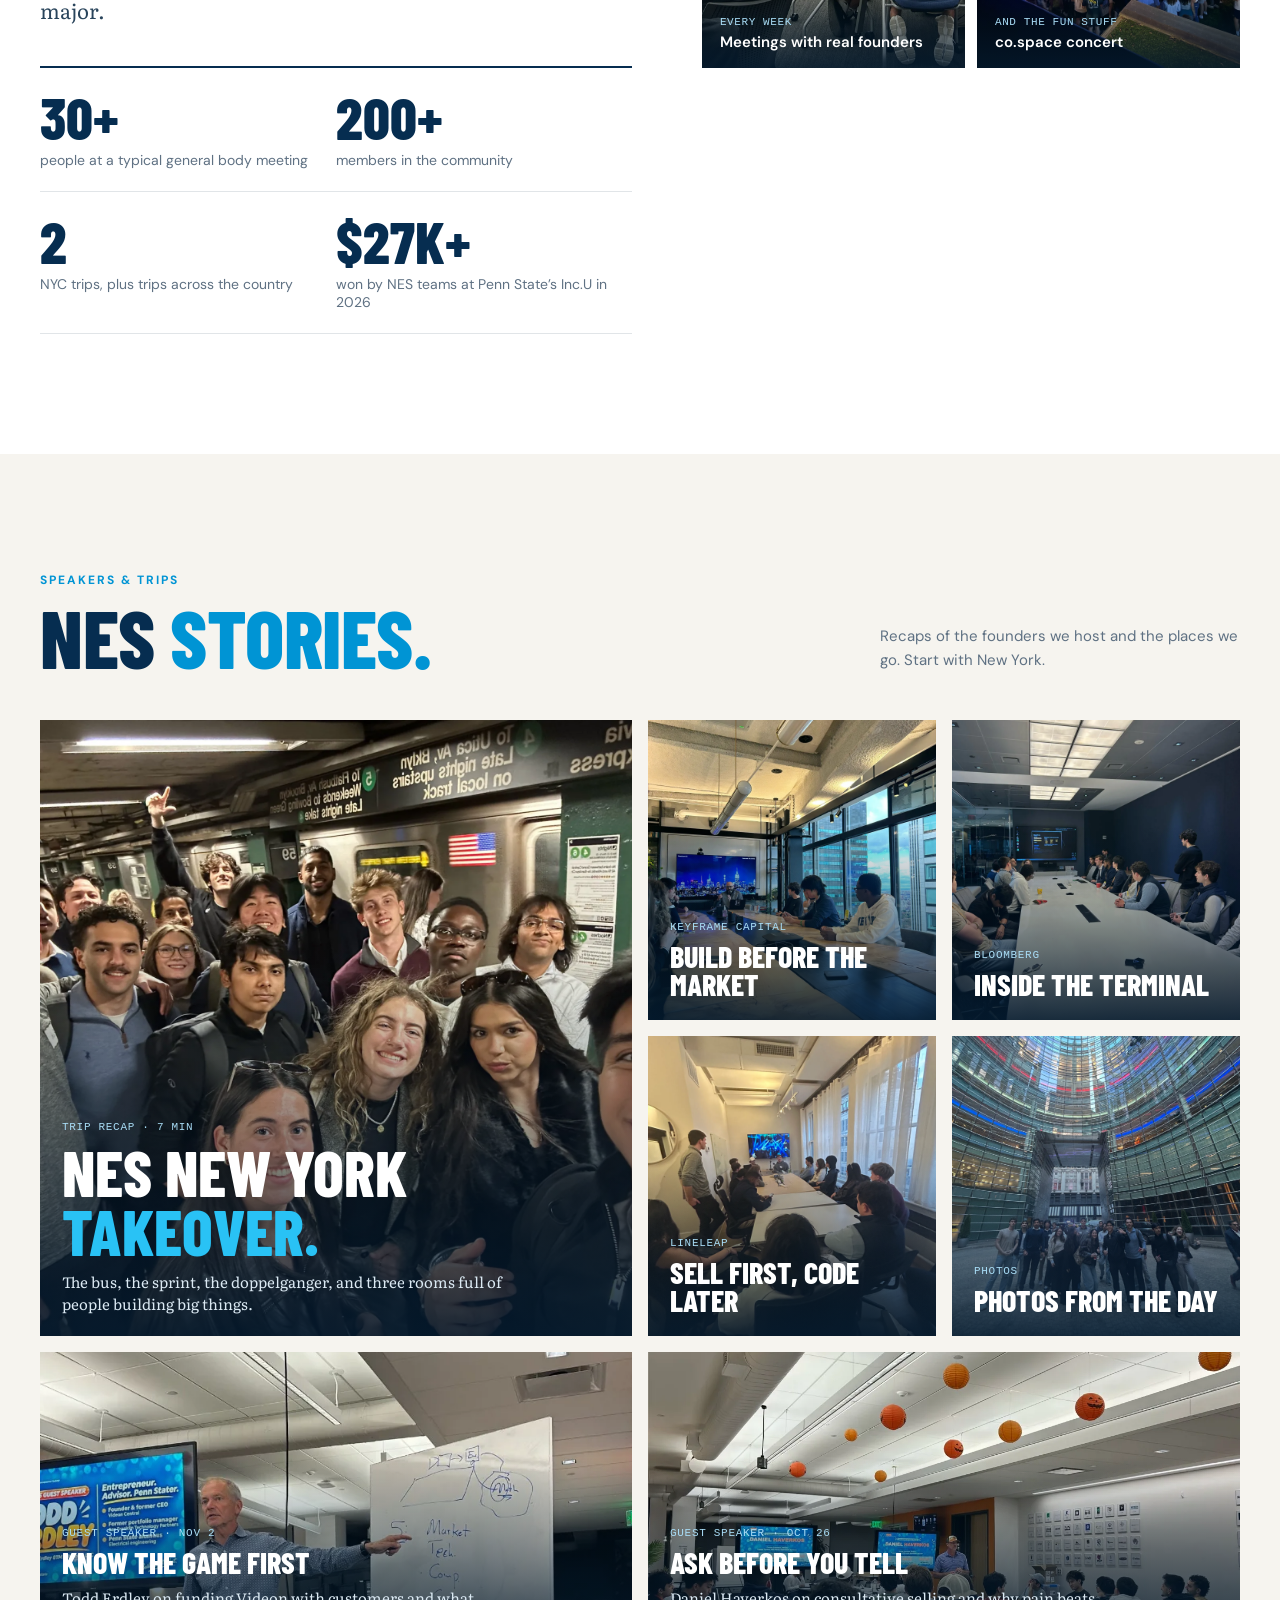
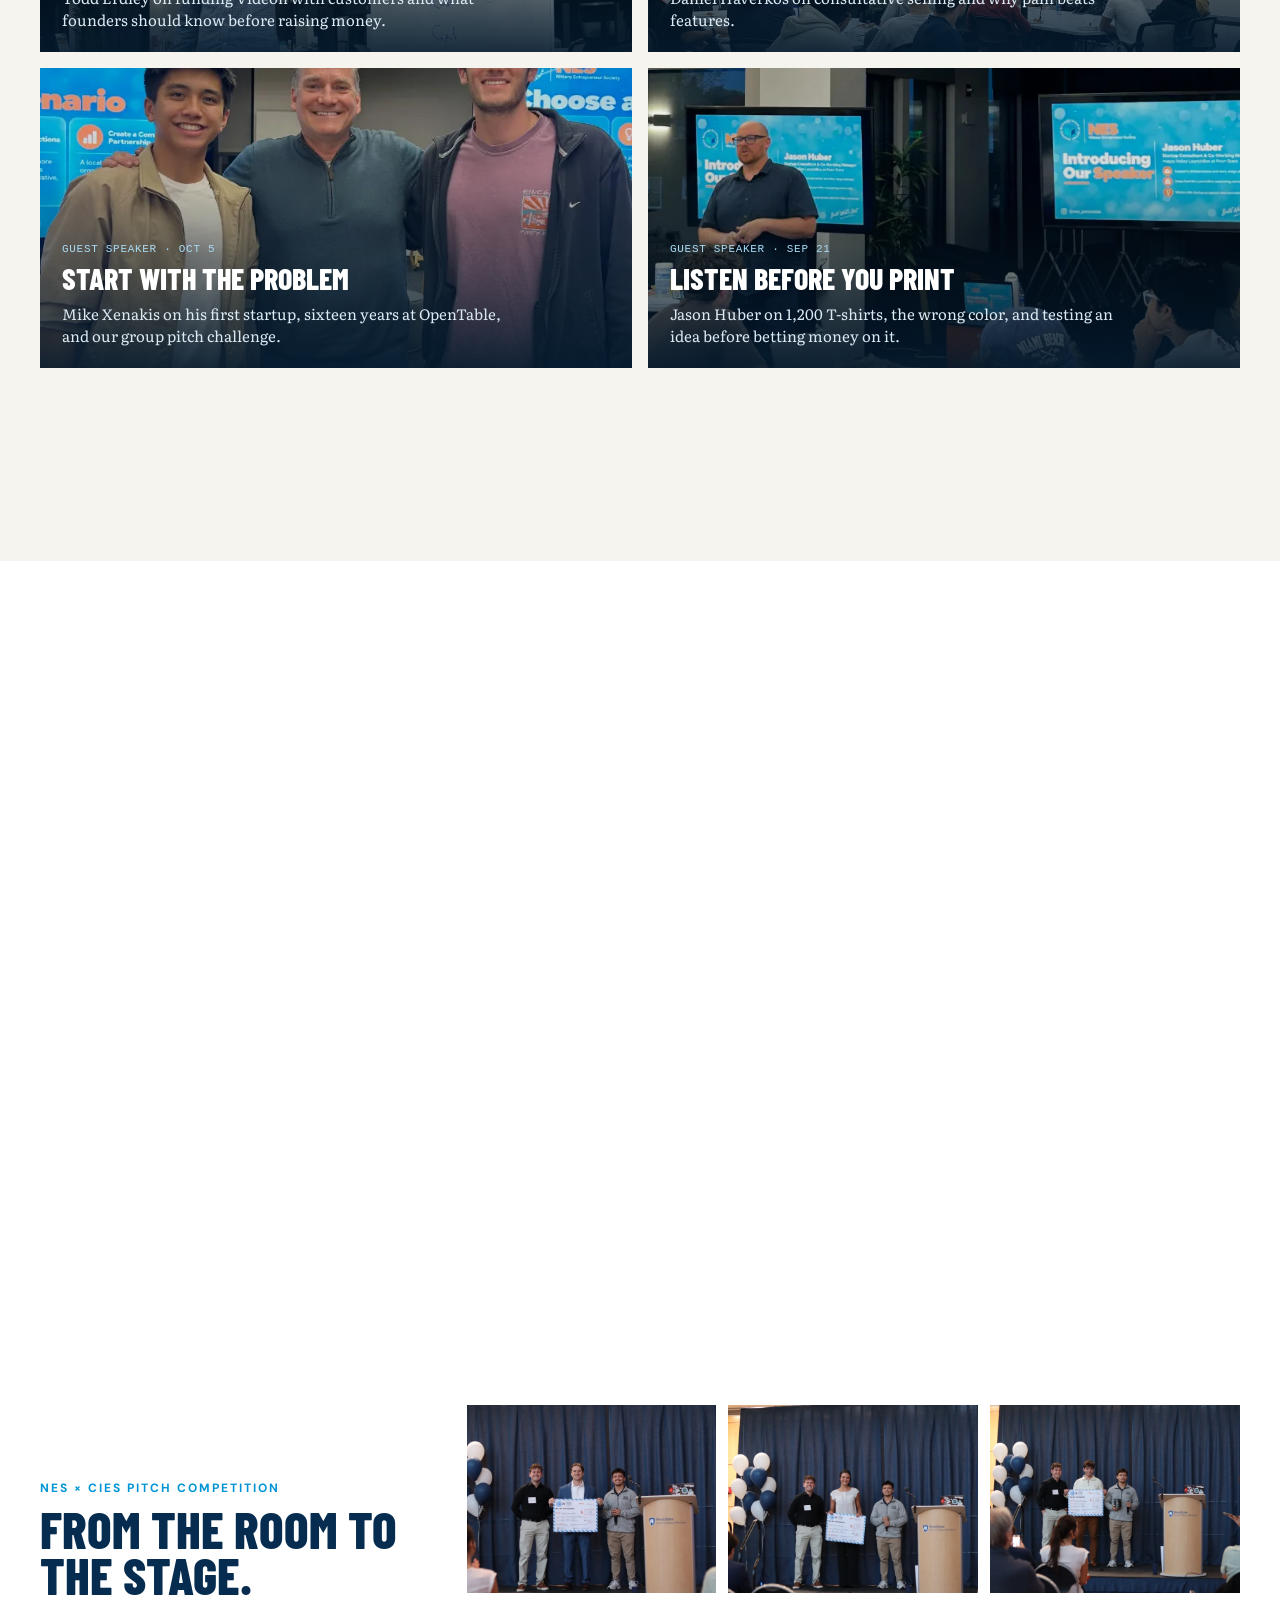
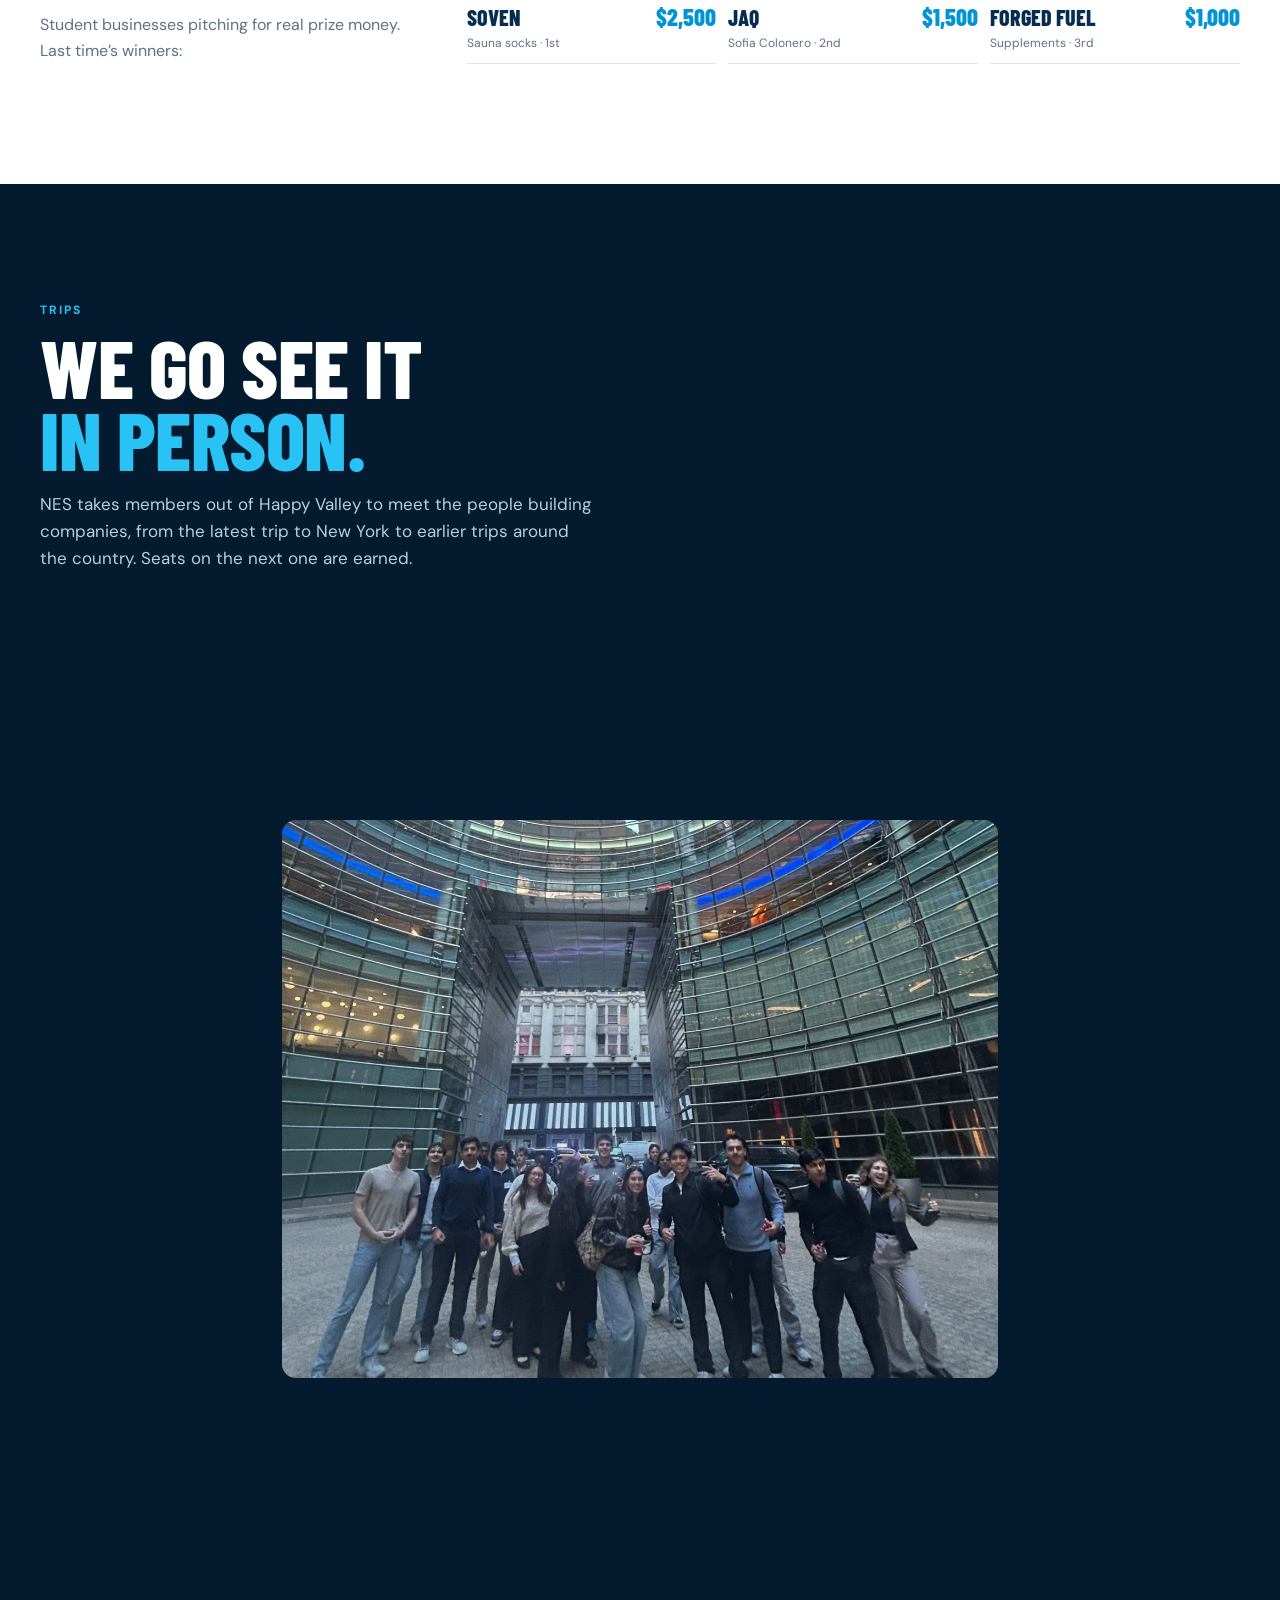
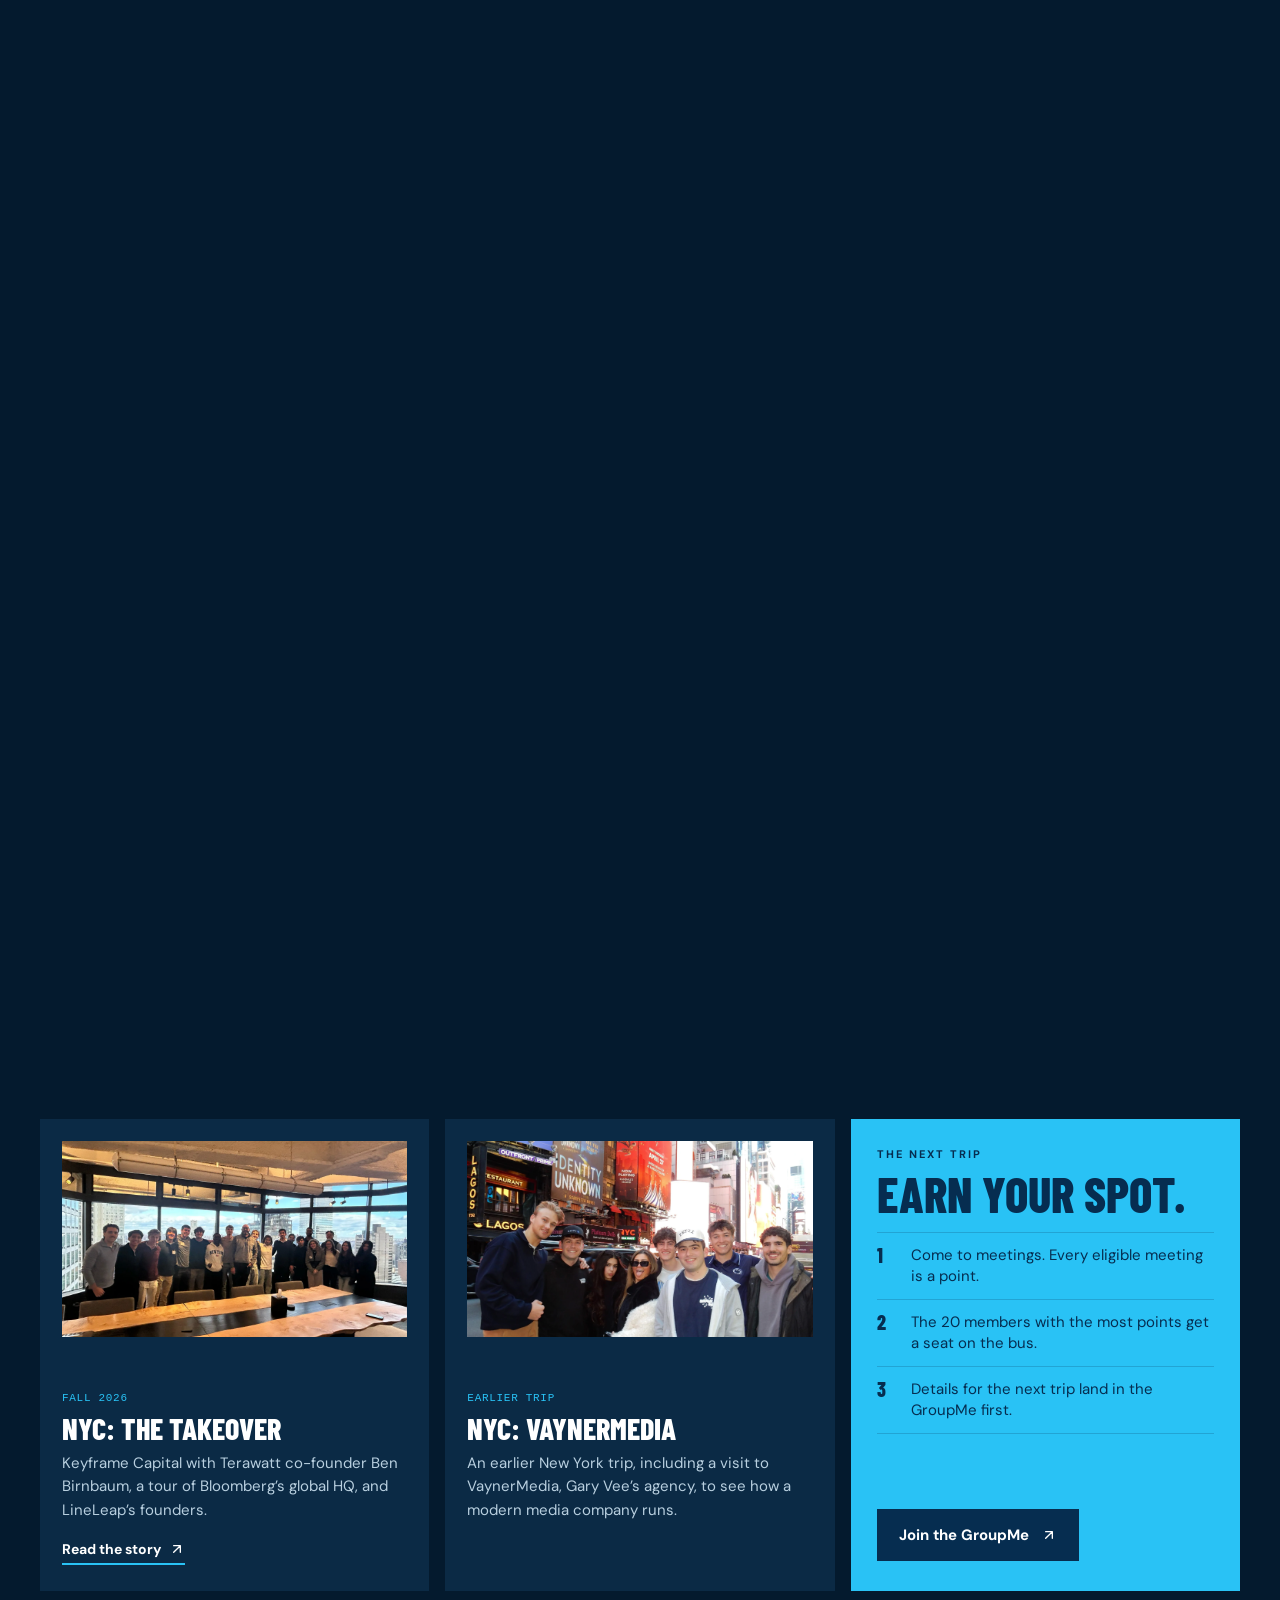
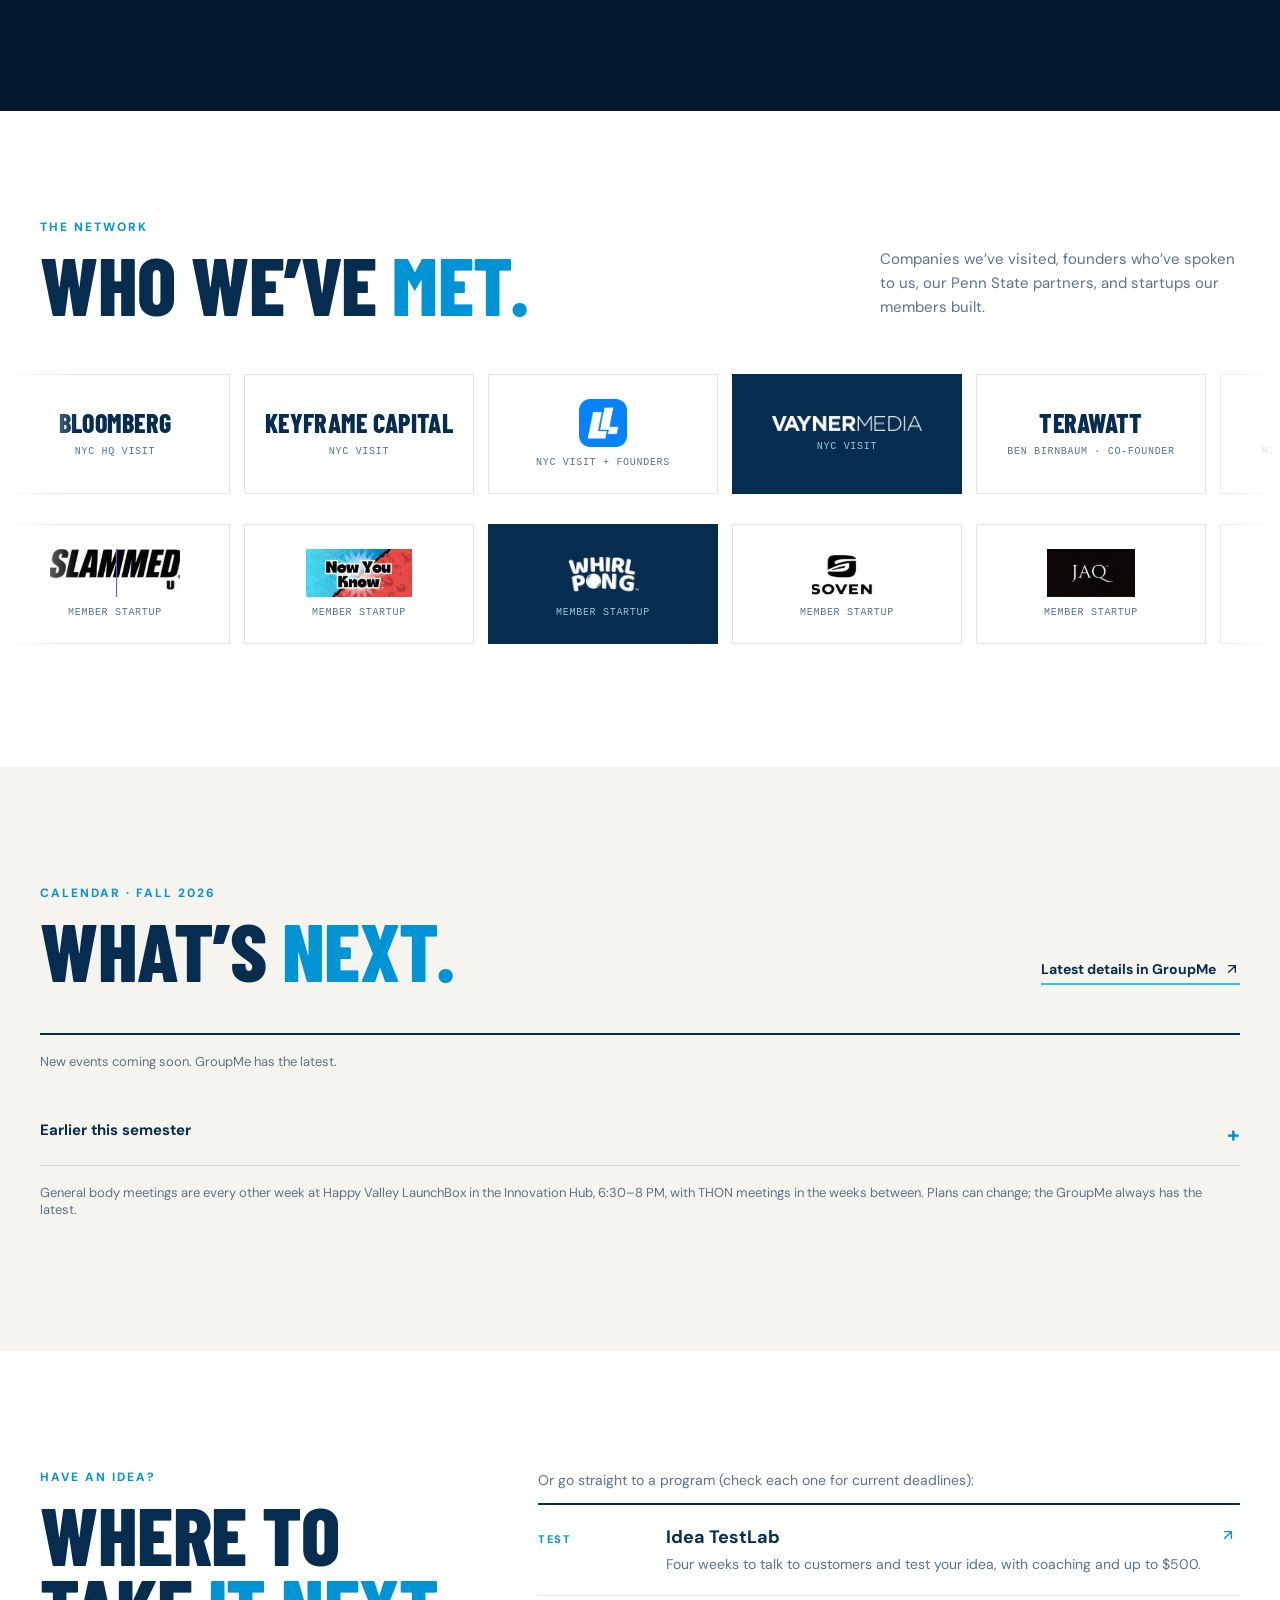
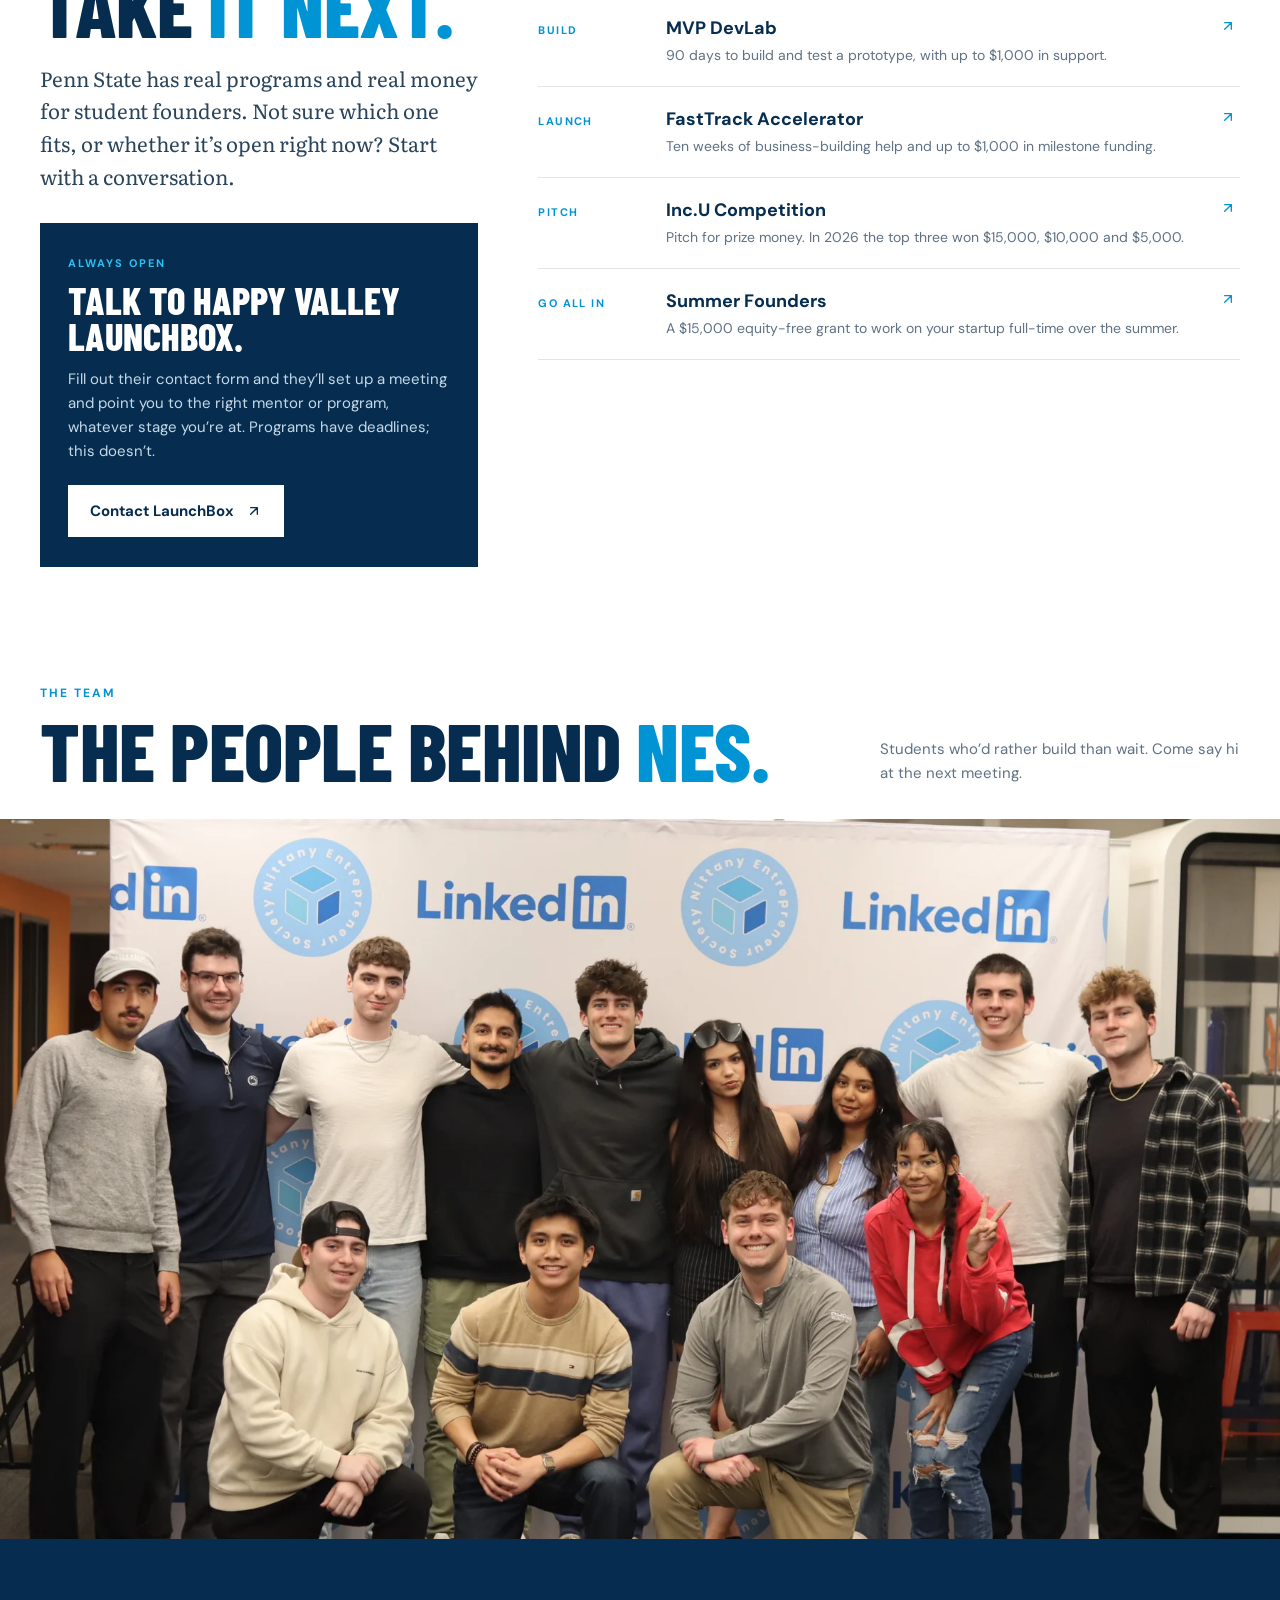
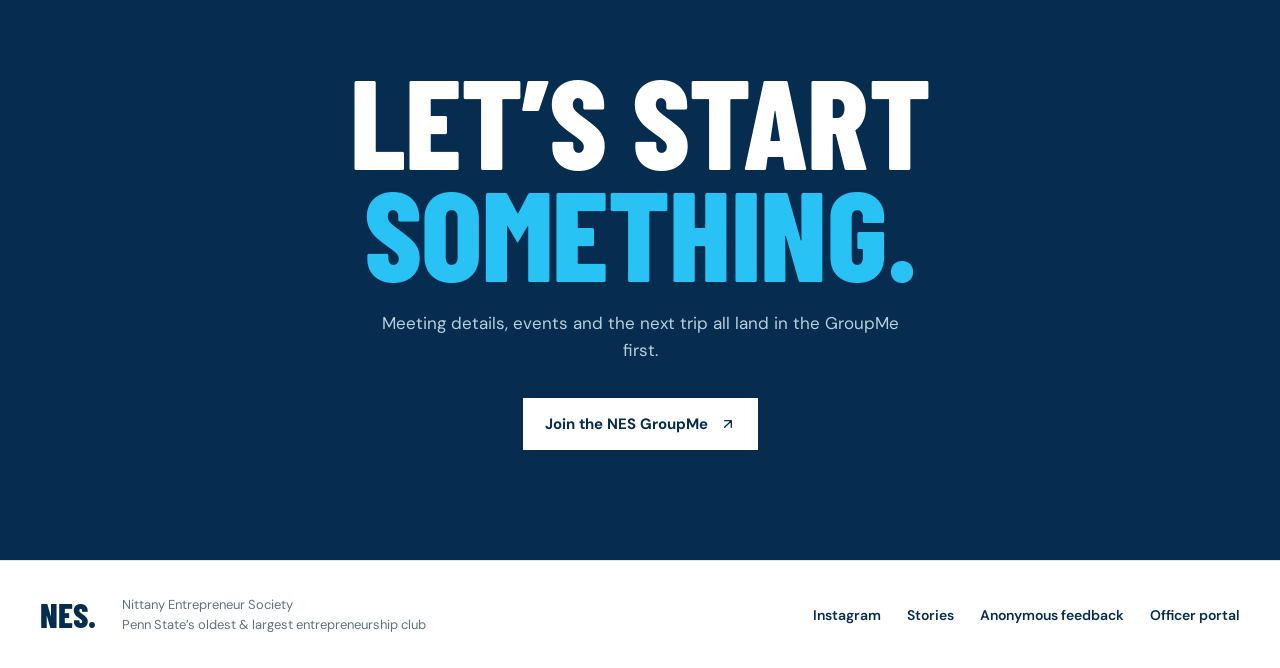
==== commit 5639467f: "Add meeting photos to the Mike Xenakis and Jason Huber stories and cards Co-Authored-By: Claude Opus" ====
--- a/index.html
+++ b/index.html
@@ -67,8 +67,8 @@
     <a class="s-card" href="notes/nyc-trip-2026-11-09/"><img src="assets/nyc26/bloomberg-courtyard.webp" alt="" loading="lazy" style="object-position:center 70%"><div><small>Photos</small><h3>Photos from the day</h3></div></a>
     <a class="s-card wide" href="notes/todd-erdley-2026-11-02/"><img src="assets/talks/todd-erdley-whiteboard.webp" alt="" loading="lazy" style="object-position:center 35%"><div><small>Guest speaker · Nov 2</small><h3>Know the game first</h3><p>Todd Erdley on funding Videon with customers and what founders should know before raising money.</p></div></a>
     <a class="s-card wide" href="notes/daniel-haverkos-2026-10-26/"><img src="assets/talks/daniel-haverkos-room.webp" alt="" loading="lazy" style="object-position:center 55%"><div><small>Guest speaker · Oct 26</small><h3>Ask before you tell</h3><p>Daniel Haverkos on consultative selling and why pain beats features.</p></div></a>
-    <a class="s-card text" href="notes/mike-xenakis-2026-10-05/"><div><small>Guest speaker · Oct 5</small><h3>Start with the problem</h3><p>Mike Xenakis on his first startup, sixteen years at OpenTable, and our group pitch challenge.</p></div></a>
-    <a class="s-card text" href="notes/jason-huber-2026-09-21/"><div><small>Guest speaker · Sep 21</small><h3>Listen before you print</h3><p>Jason Huber on 1,200 T-shirts, the wrong color, and testing an idea before betting money on it.</p></div></a>
+    <a class="s-card wide" href="notes/mike-xenakis-2026-10-05/"><img src="assets/talks/mike-xenakis-team.webp" alt="" loading="lazy" style="object-position:center 30%"><div><small>Guest speaker · Oct 5</small><h3>Start with the problem</h3><p>Mike Xenakis on his first startup, sixteen years at OpenTable, and our group pitch challenge.</p></div></a>
+    <a class="s-card wide" href="notes/jason-huber-2026-09-21/"><img src="assets/talks/jason-huber-talk.webp" alt="" loading="lazy" style="object-position:center 40%"><div><small>Guest speaker · Sep 21</small><h3>Listen before you print</h3><p>Jason Huber on 1,200 T-shirts, the wrong color, and testing an idea before betting money on it.</p></div></a>
   </div>
   <p class="more rv"><a class="arrow" href="notes/">All NES stories <svg viewBox="0 0 24 24" fill="none" stroke="currentColor" stroke-width="2" stroke-linecap="round" stroke-linejoin="round" aria-hidden="true" focusable="false"><path d="M7 17 17 7M7 7h10v10"/></svg></a></p>
 </div></section>
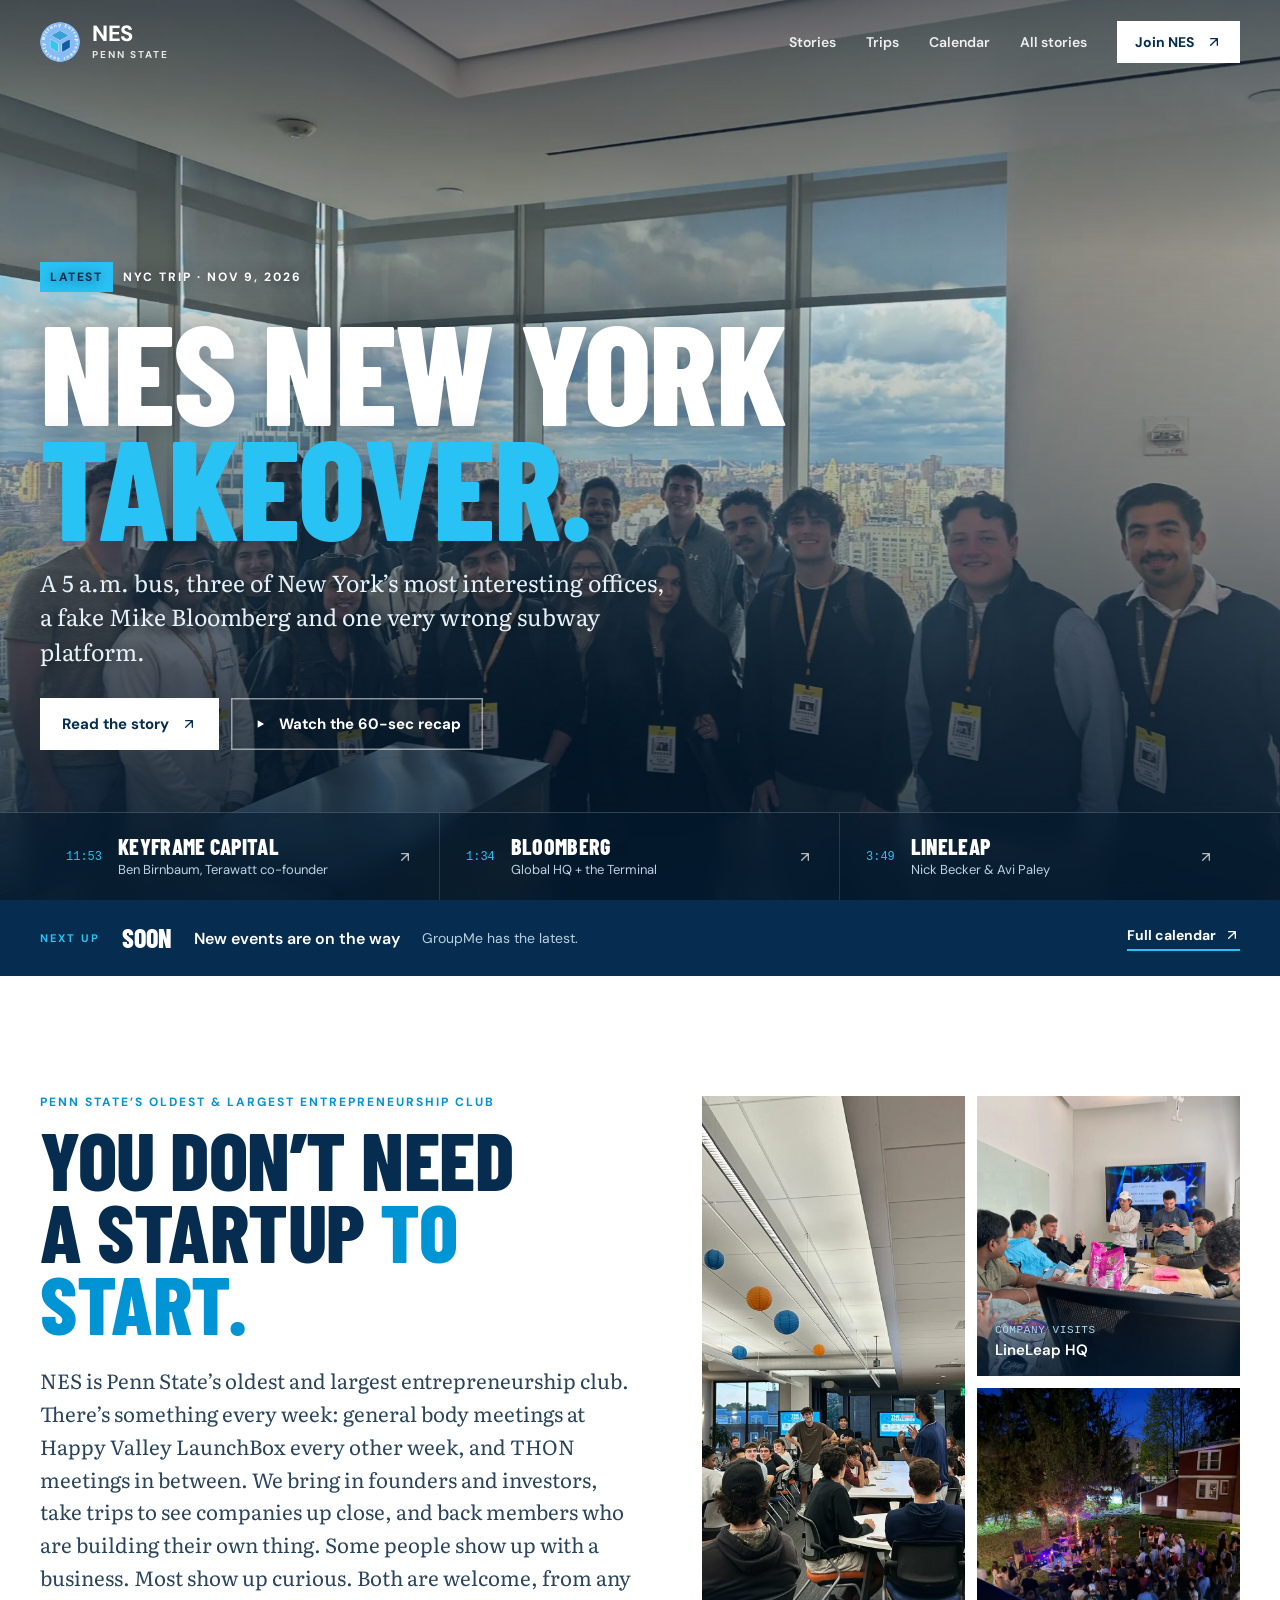
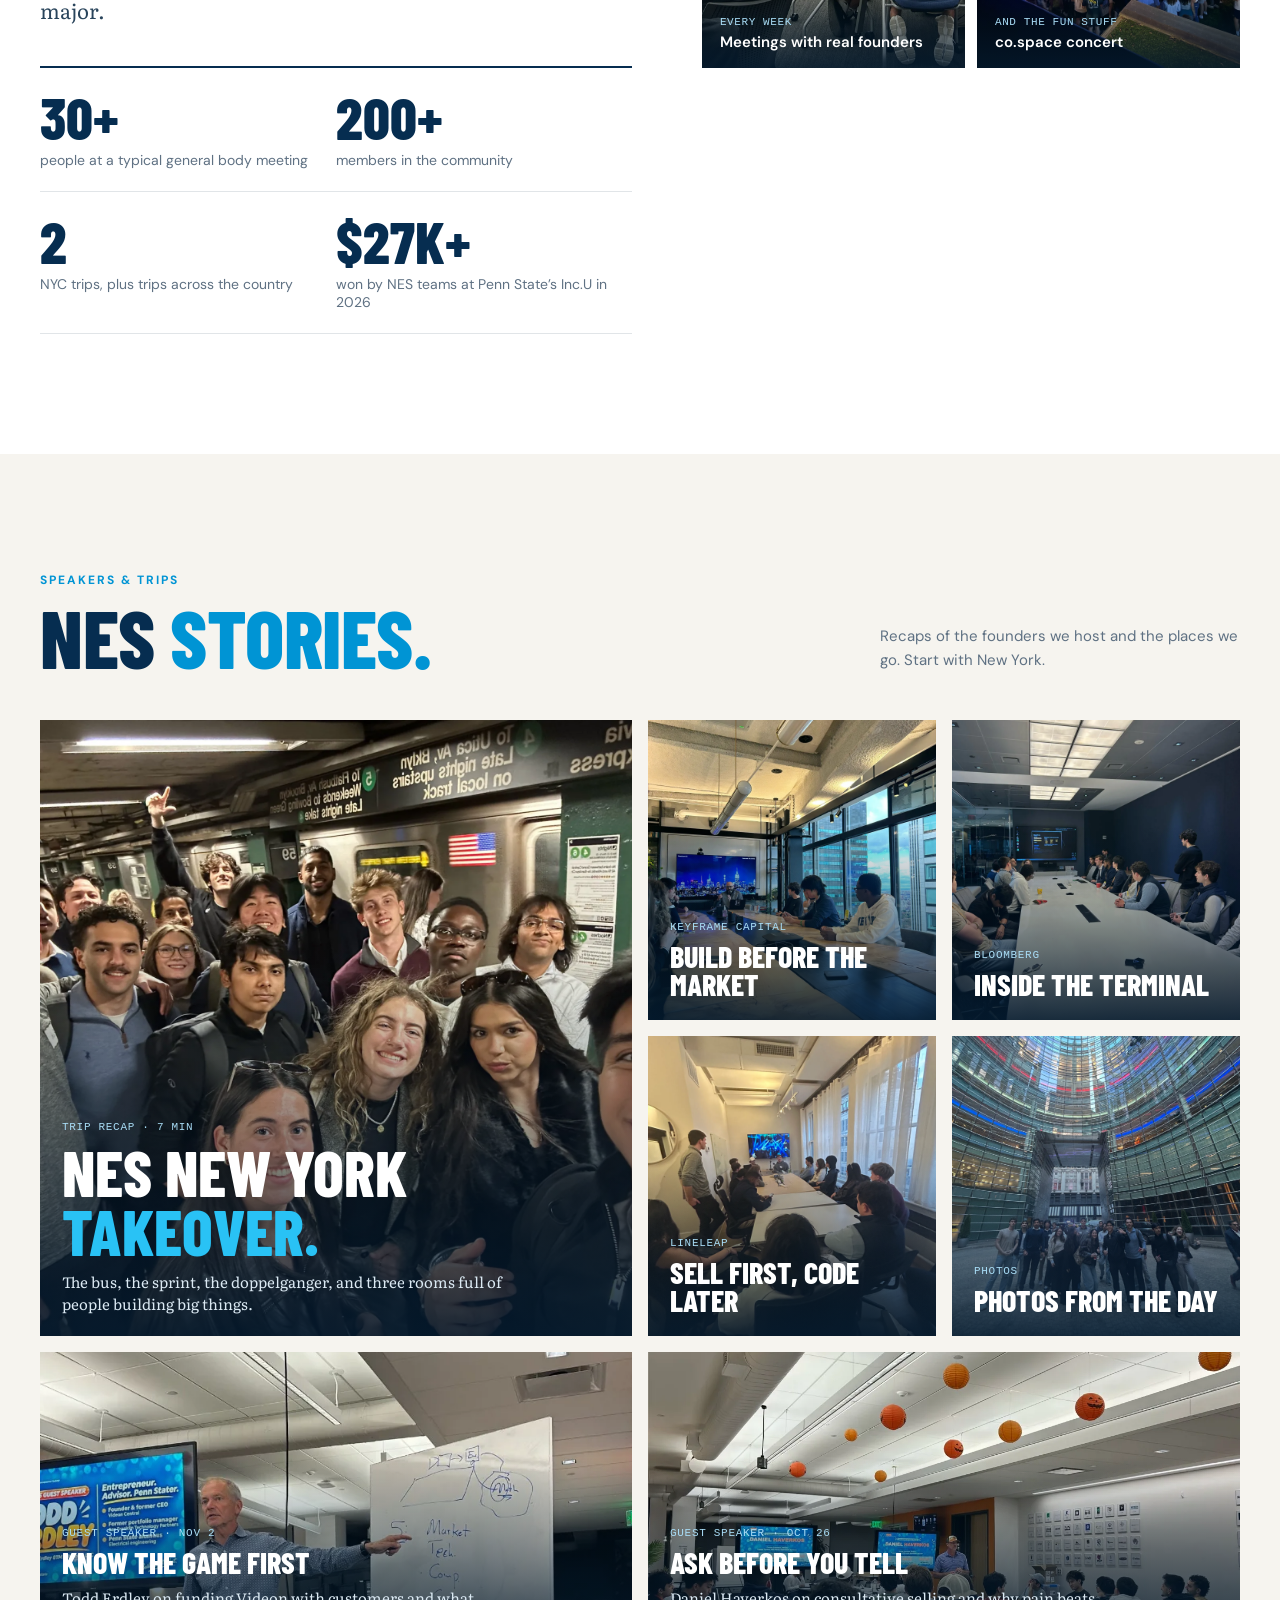
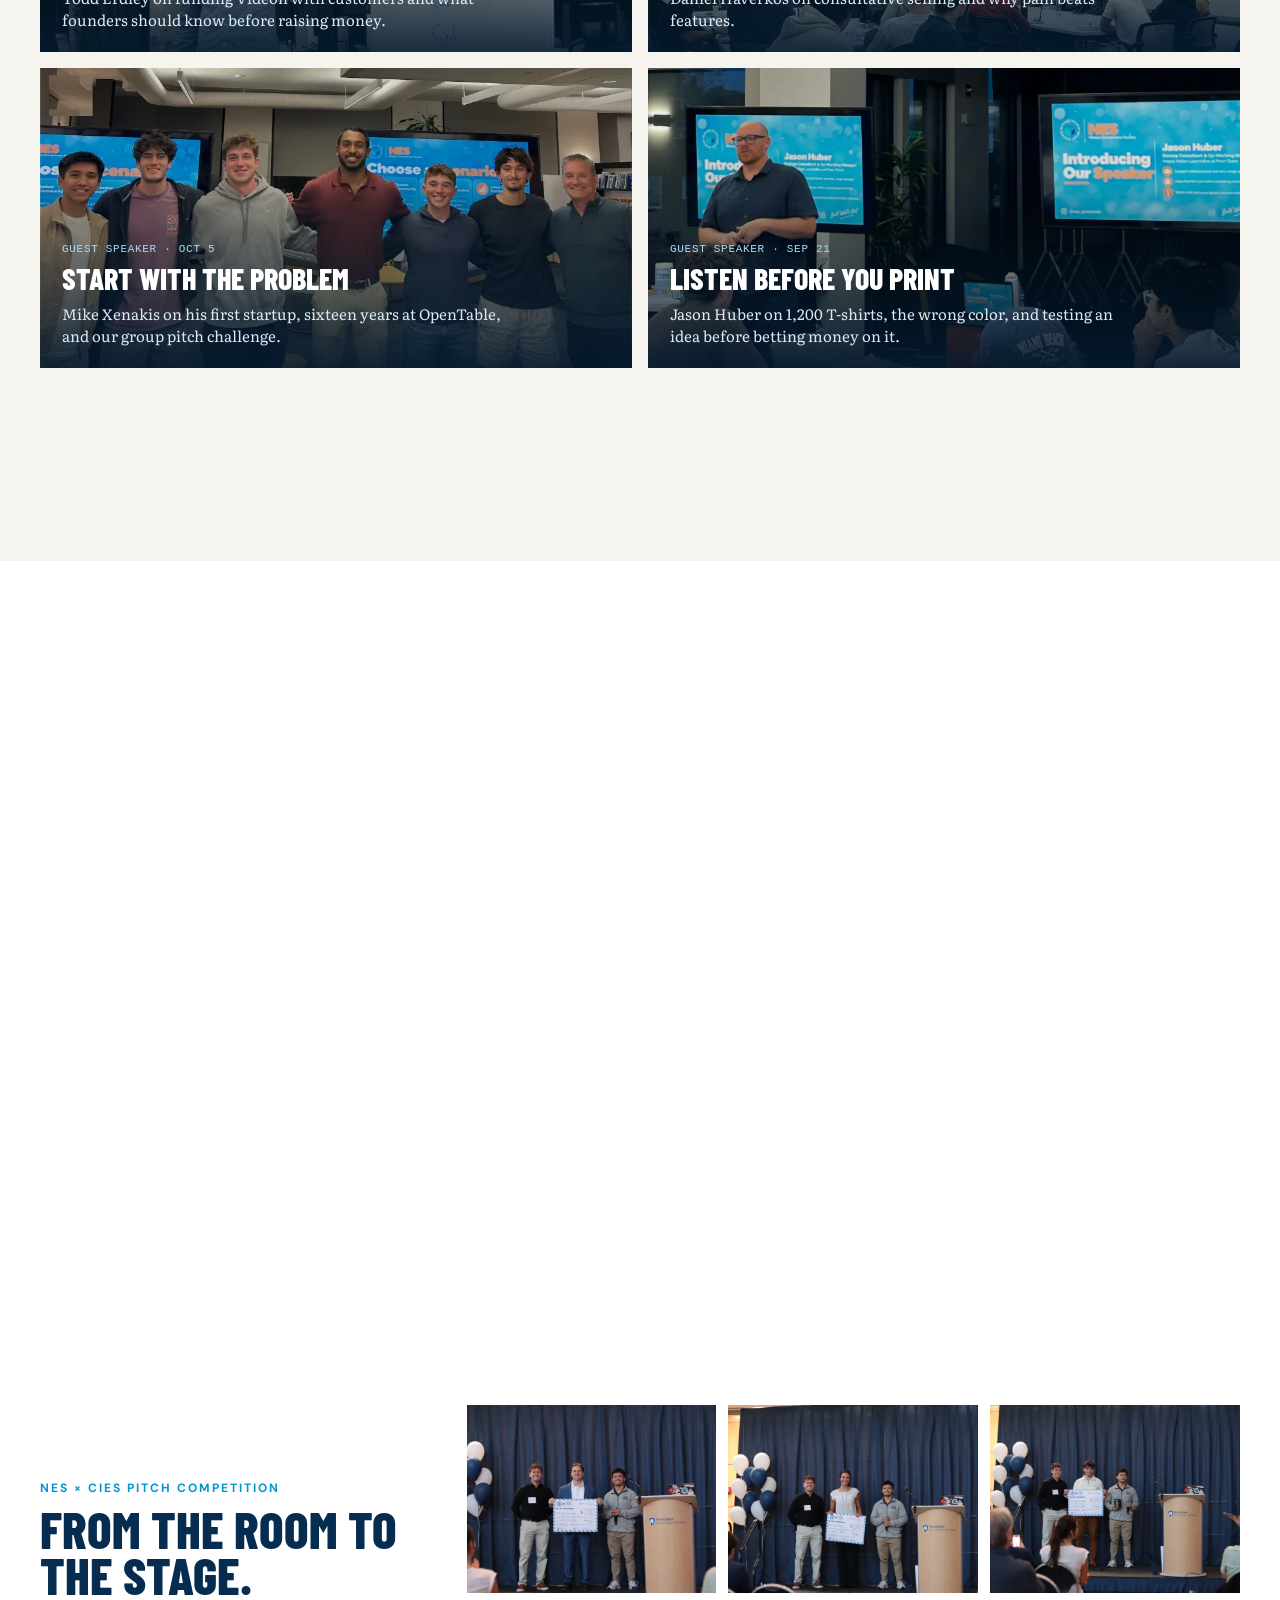
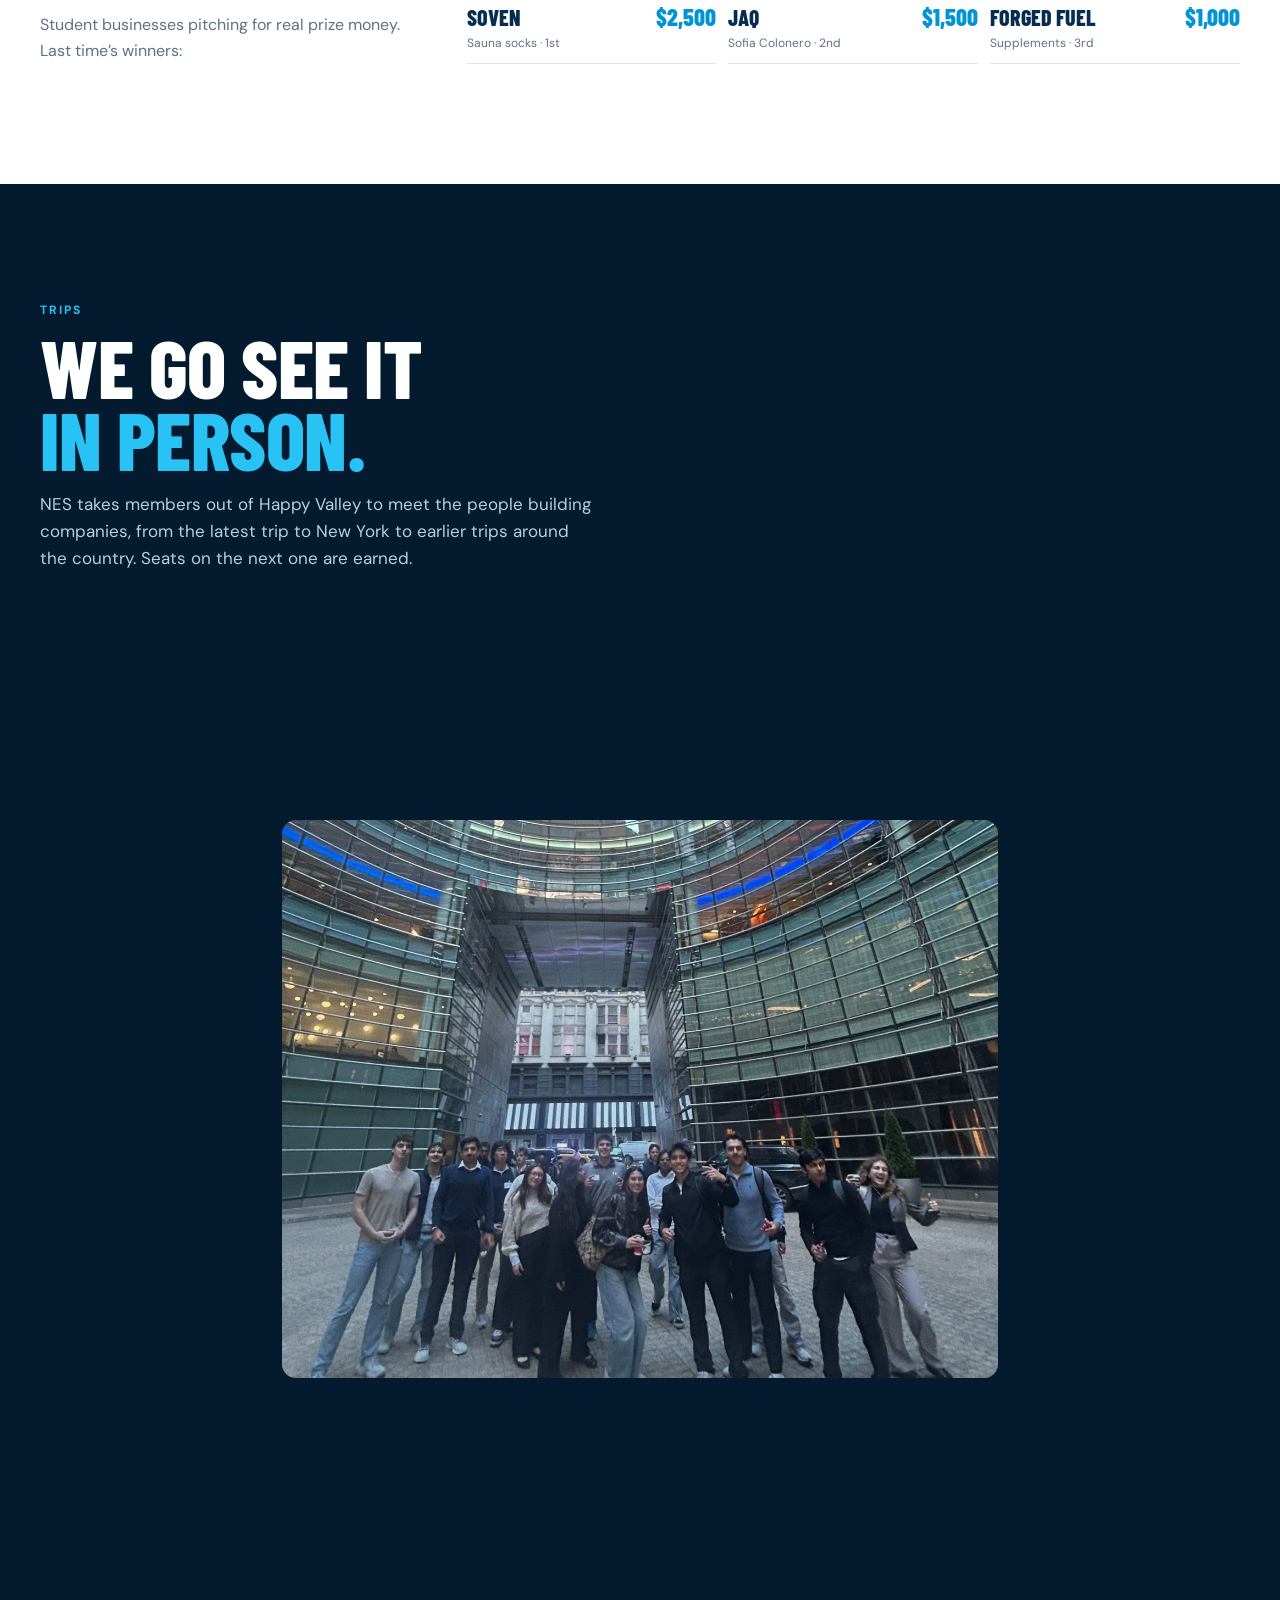
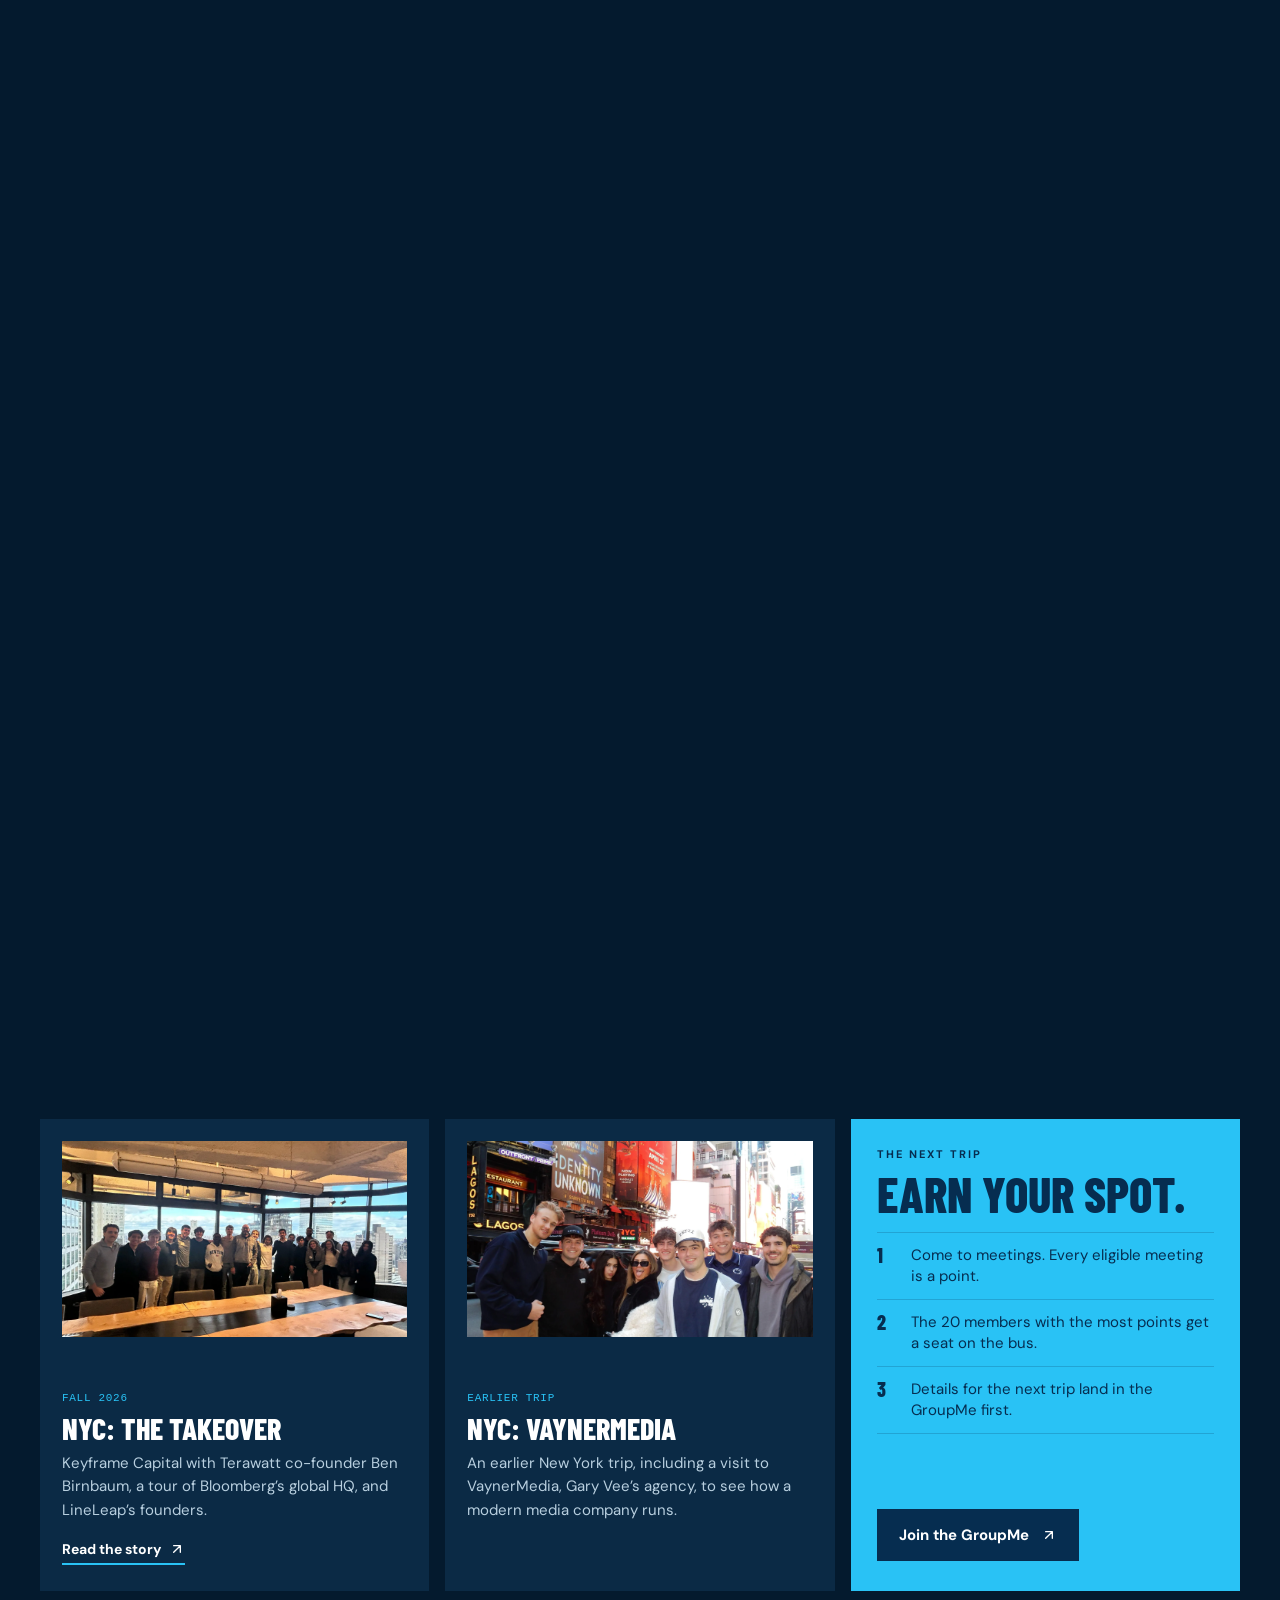
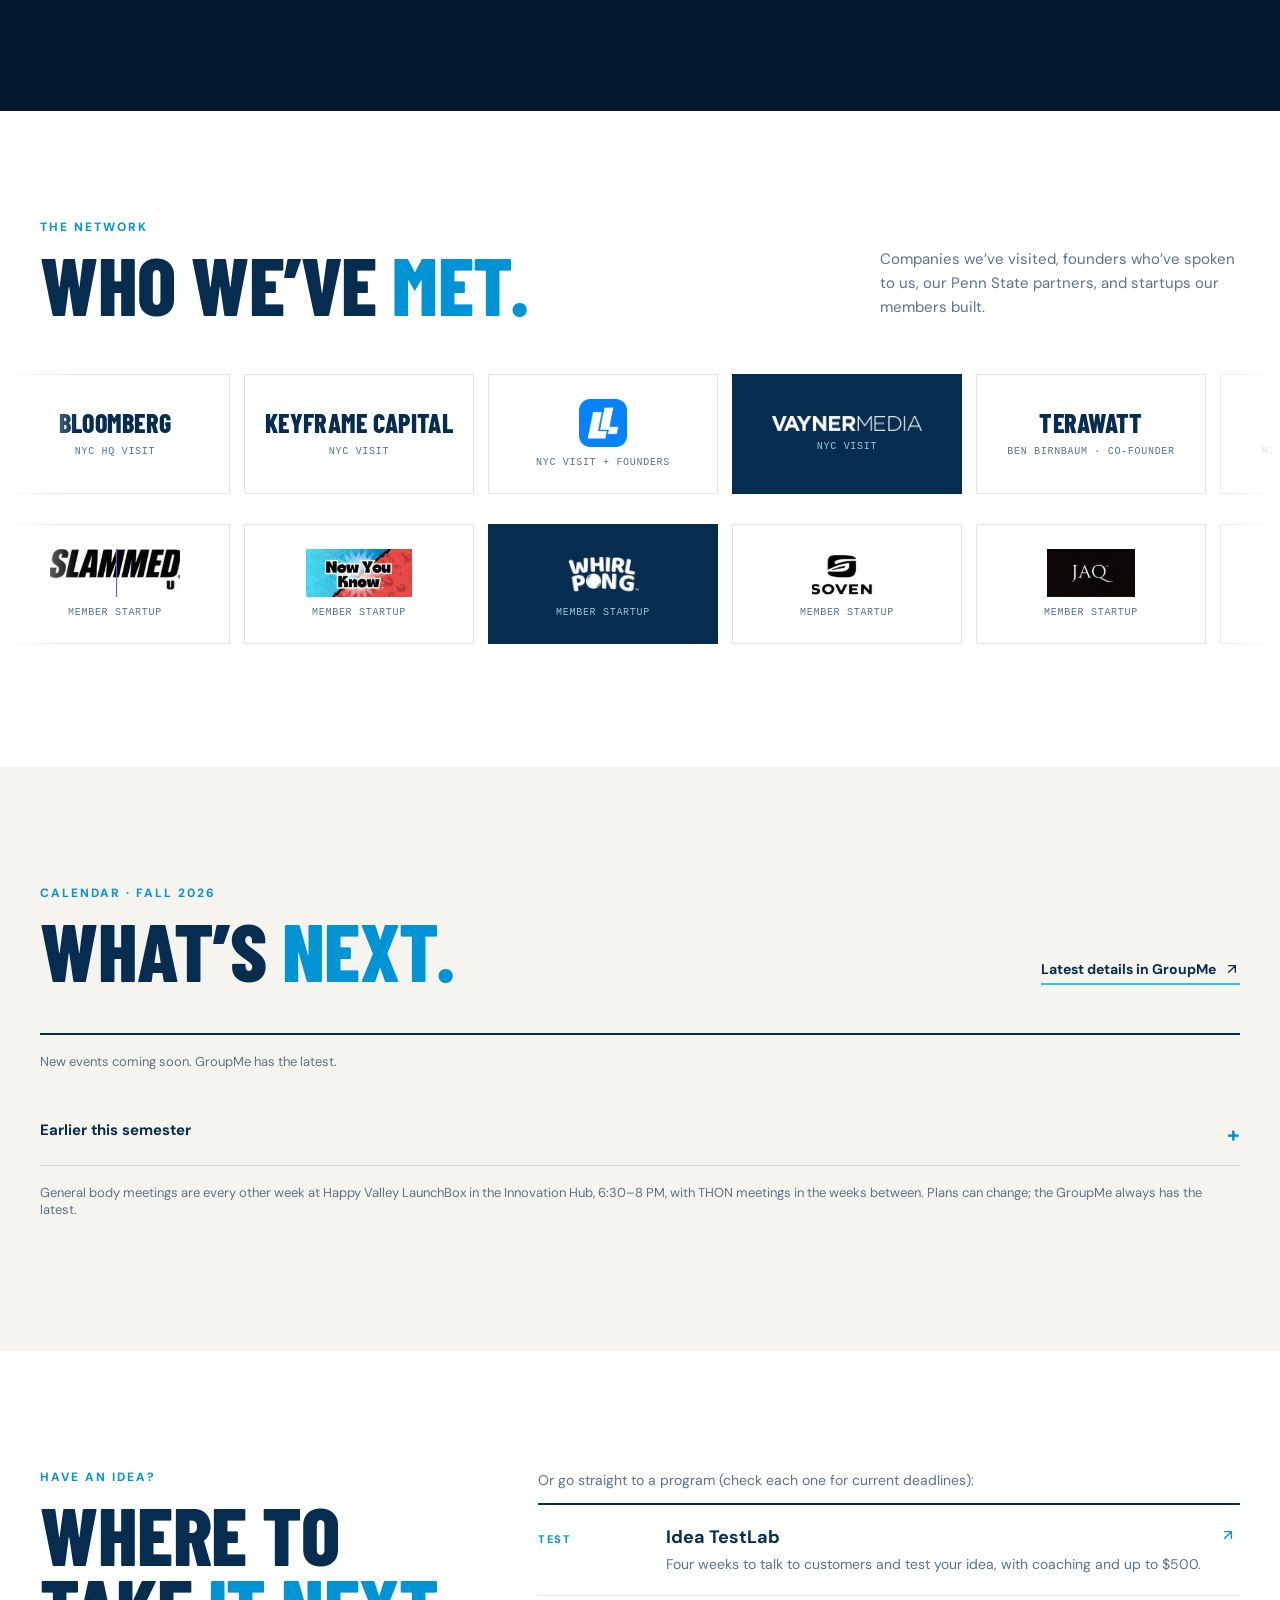
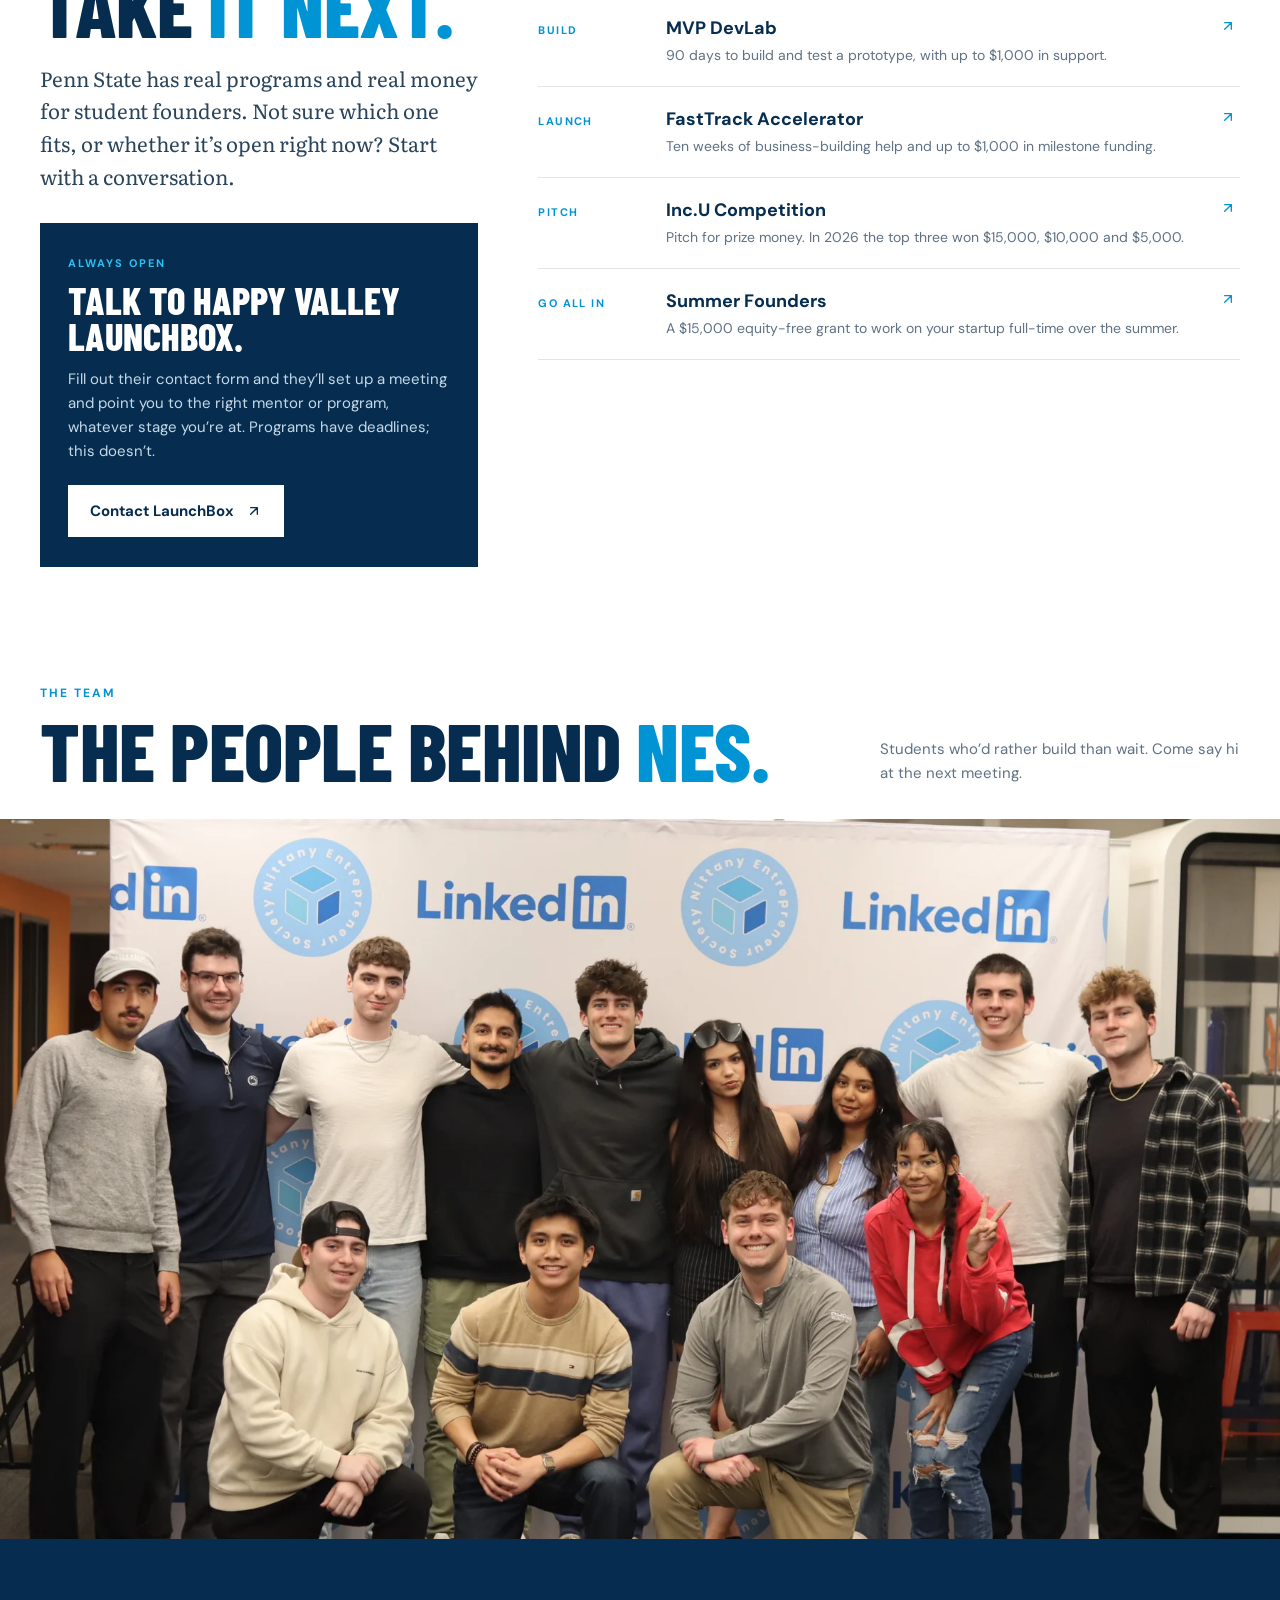
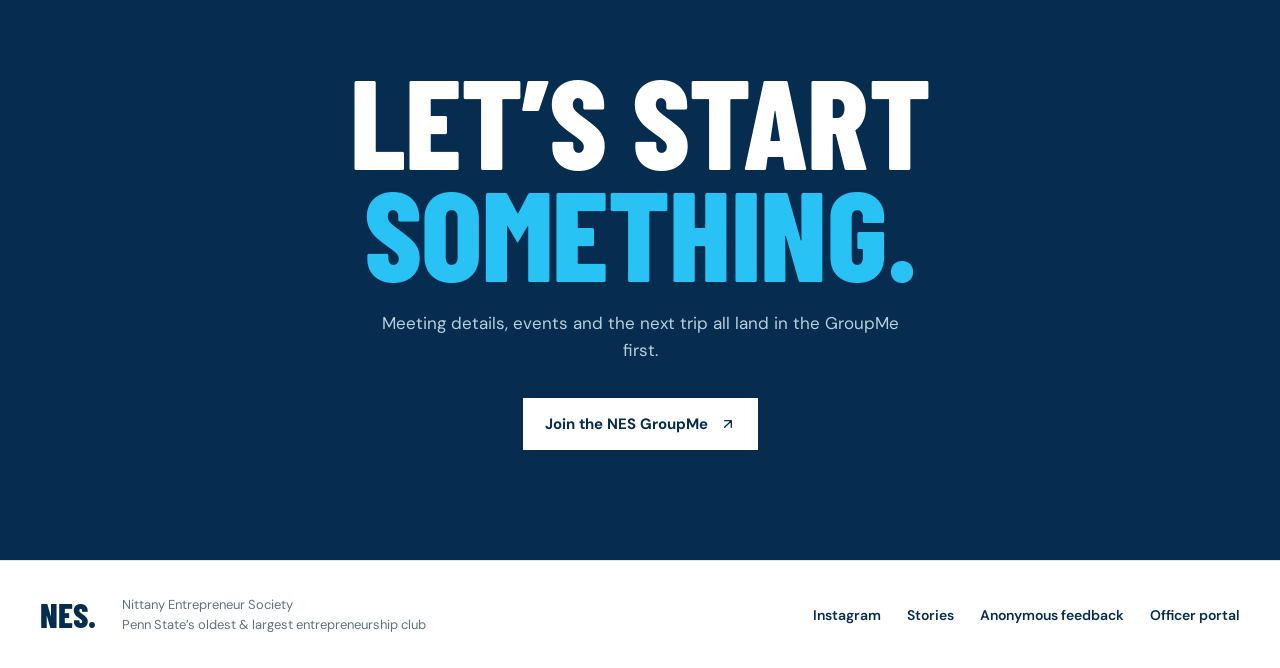
==== commit 88856d14: "Use the full group photo on Mike Xenakis's cards Co-Authored-By: Claude Opus 5.5 <noreply@anthropic." ====
--- a/index.html
+++ b/index.html
@@ -67,7 +67,7 @@
     <a class="s-card" href="notes/nyc-trip-2026-11-09/"><img src="assets/nyc26/bloomberg-courtyard.webp" alt="" loading="lazy" style="object-position:center 70%"><div><small>Photos</small><h3>Photos from the day</h3></div></a>
     <a class="s-card wide" href="notes/todd-erdley-2026-11-02/"><img src="assets/talks/todd-erdley-whiteboard.webp" alt="" loading="lazy" style="object-position:center 35%"><div><small>Guest speaker · Nov 2</small><h3>Know the game first</h3><p>Todd Erdley on funding Videon with customers and what founders should know before raising money.</p></div></a>
     <a class="s-card wide" href="notes/daniel-haverkos-2026-10-26/"><img src="assets/talks/daniel-haverkos-room.webp" alt="" loading="lazy" style="object-position:center 55%"><div><small>Guest speaker · Oct 26</small><h3>Ask before you tell</h3><p>Daniel Haverkos on consultative selling and why pain beats features.</p></div></a>
-    <a class="s-card wide" href="notes/mike-xenakis-2026-10-05/"><img src="assets/talks/mike-xenakis-team.webp" alt="" loading="lazy" style="object-position:center 30%"><div><small>Guest speaker · Oct 5</small><h3>Start with the problem</h3><p>Mike Xenakis on his first startup, sixteen years at OpenTable, and our group pitch challenge.</p></div></a>
+    <a class="s-card wide" href="notes/mike-xenakis-2026-10-05/"><img src="assets/talks/mike-xenakis-group.webp" alt="" loading="lazy" style="object-position:center 25%"><div><small>Guest speaker · Oct 5</small><h3>Start with the problem</h3><p>Mike Xenakis on his first startup, sixteen years at OpenTable, and our group pitch challenge.</p></div></a>
     <a class="s-card wide" href="notes/jason-huber-2026-09-21/"><img src="assets/talks/jason-huber-talk.webp" alt="" loading="lazy" style="object-position:center 40%"><div><small>Guest speaker · Sep 21</small><h3>Listen before you print</h3><p>Jason Huber on 1,200 T-shirts, the wrong color, and testing an idea before betting money on it.</p></div></a>
   </div>
   <p class="more rv"><a class="arrow" href="notes/">All NES stories <svg viewBox="0 0 24 24" fill="none" stroke="currentColor" stroke-width="2" stroke-linecap="round" stroke-linejoin="round" aria-hidden="true" focusable="false"><path d="M7 17 17 7M7 7h10v10"/></svg></a></p>
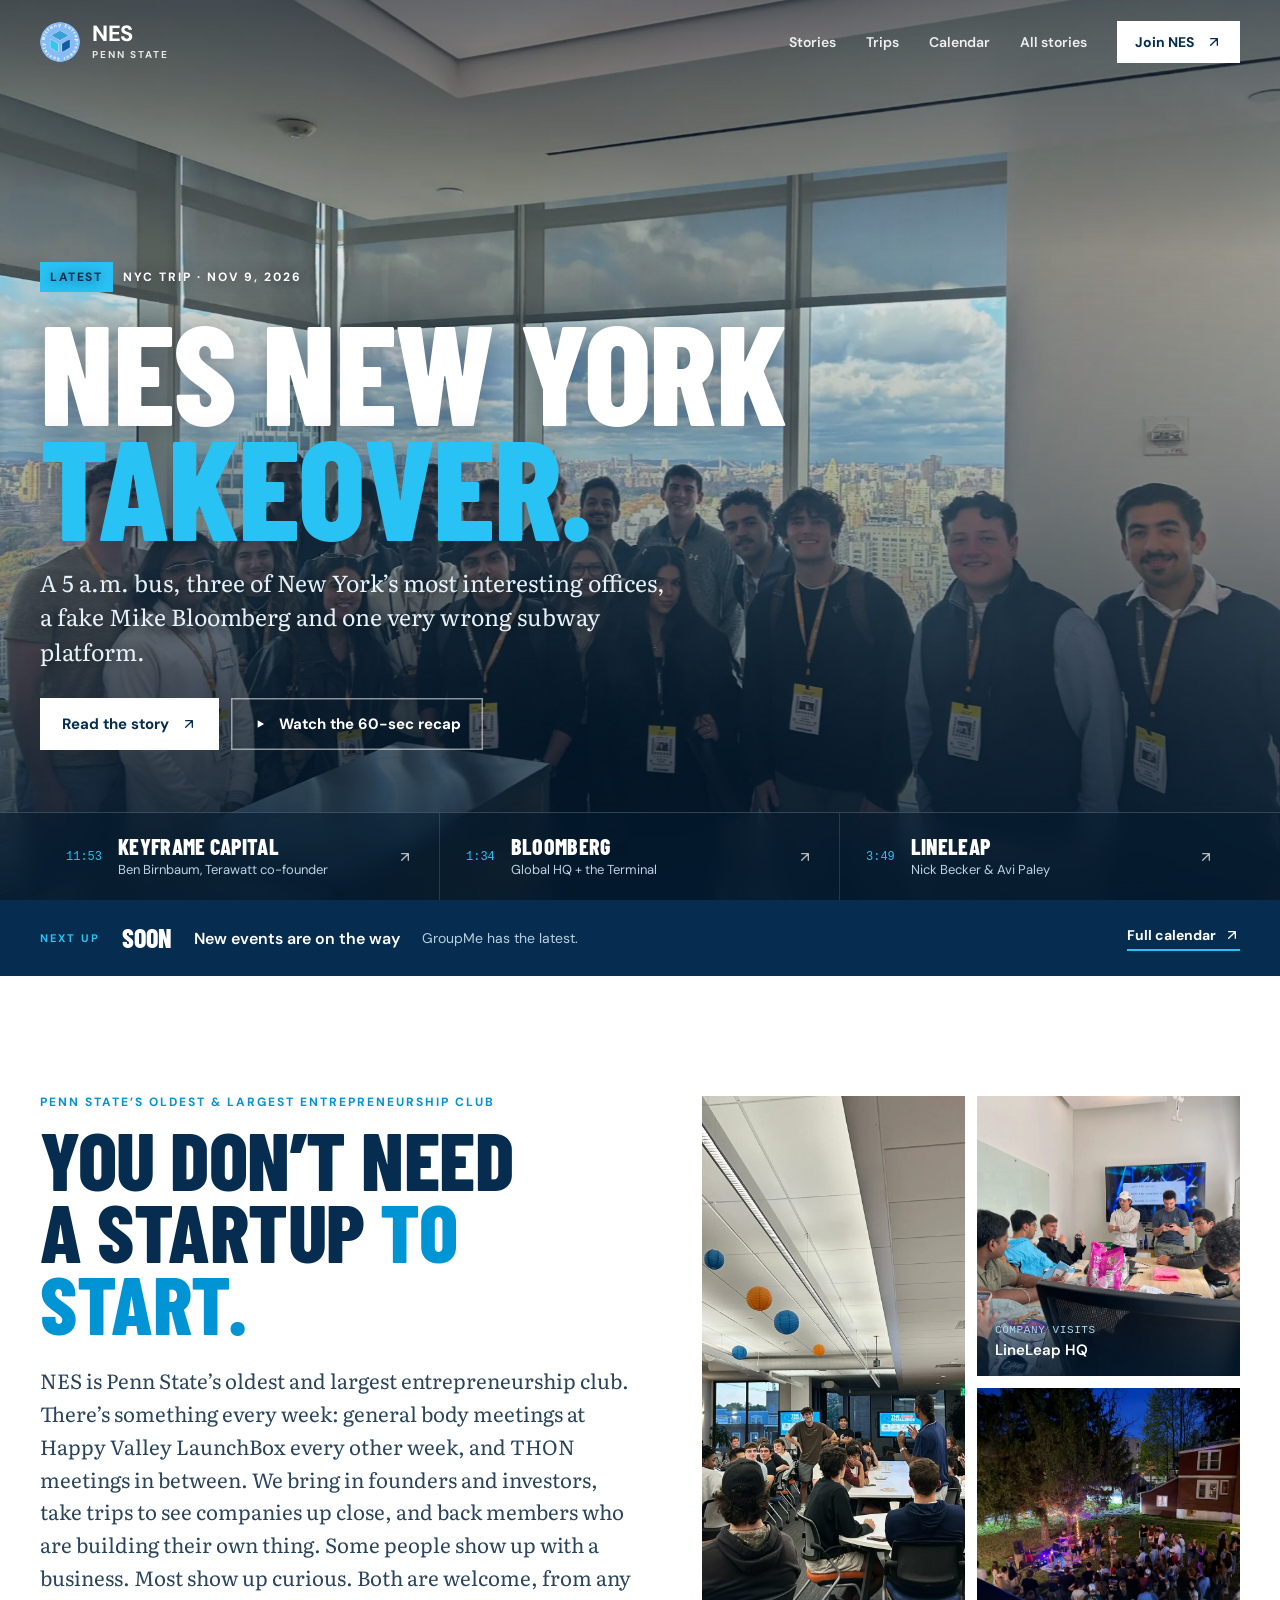
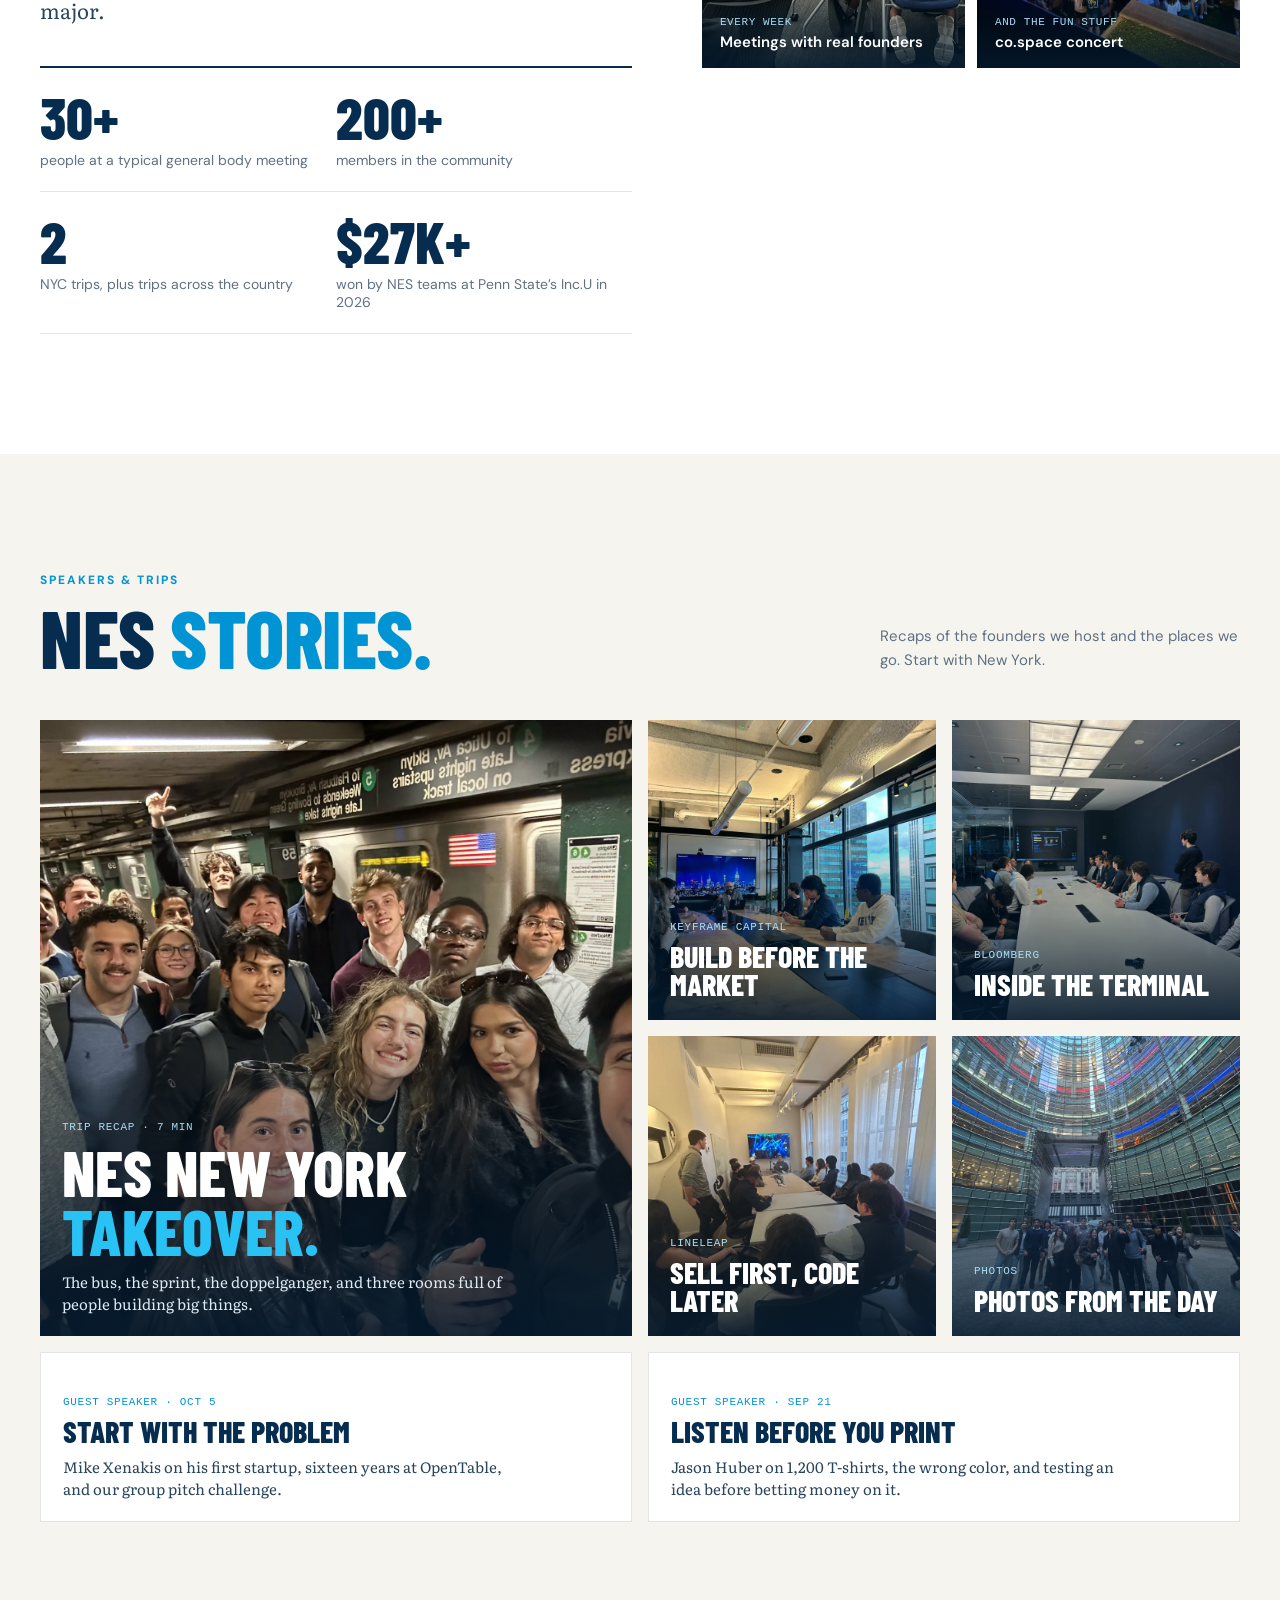
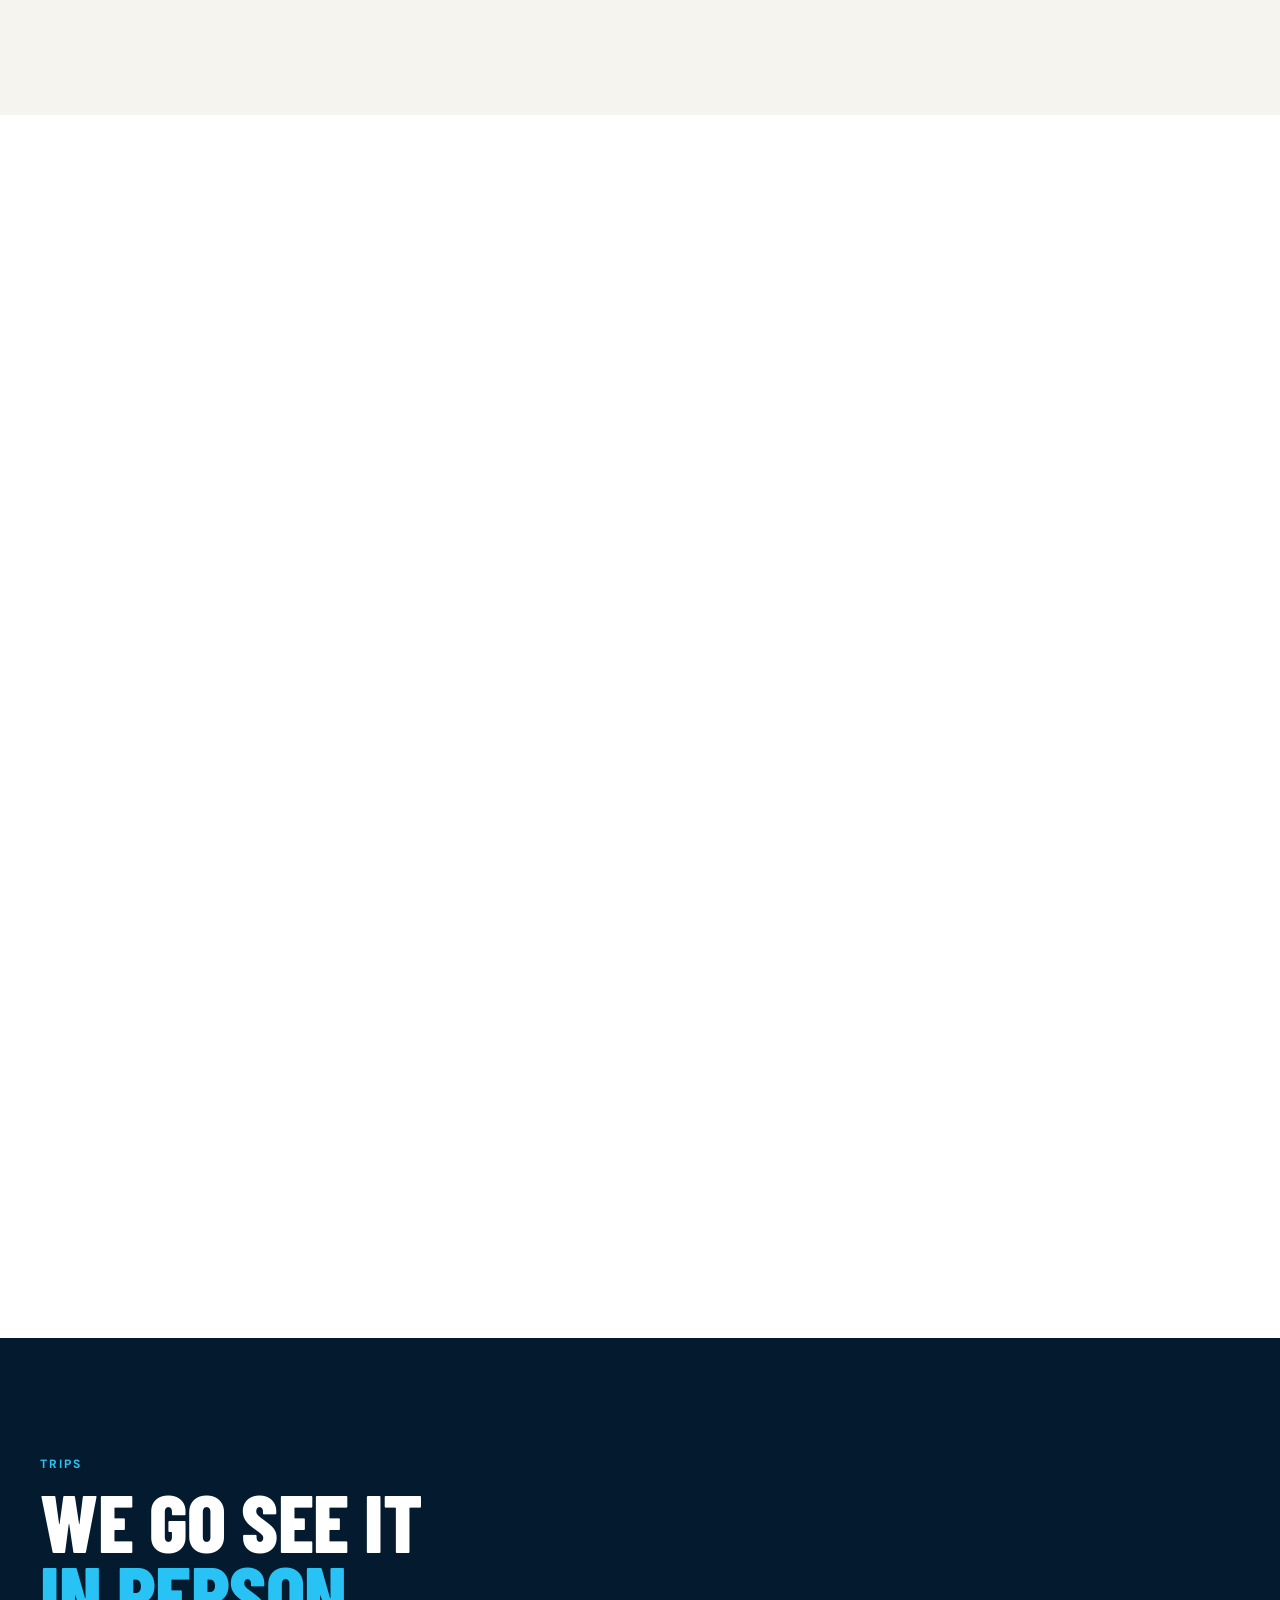
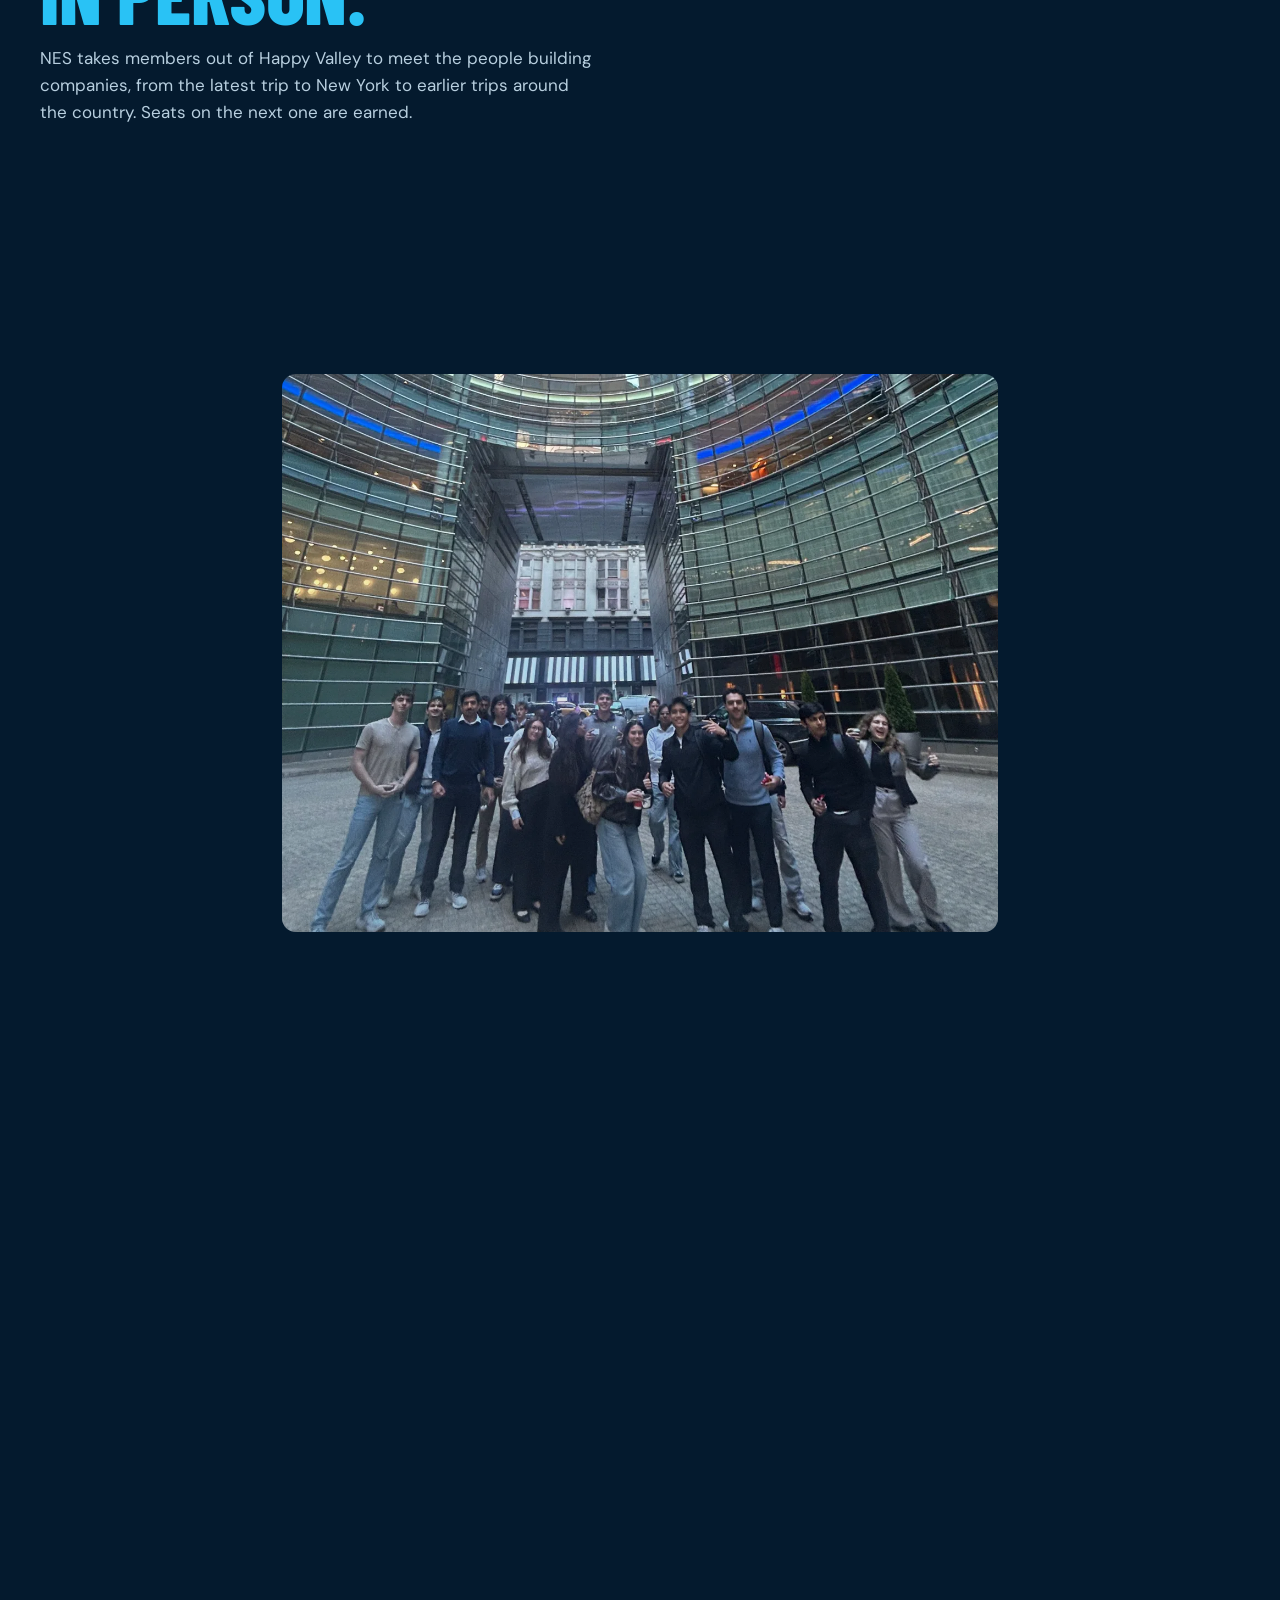
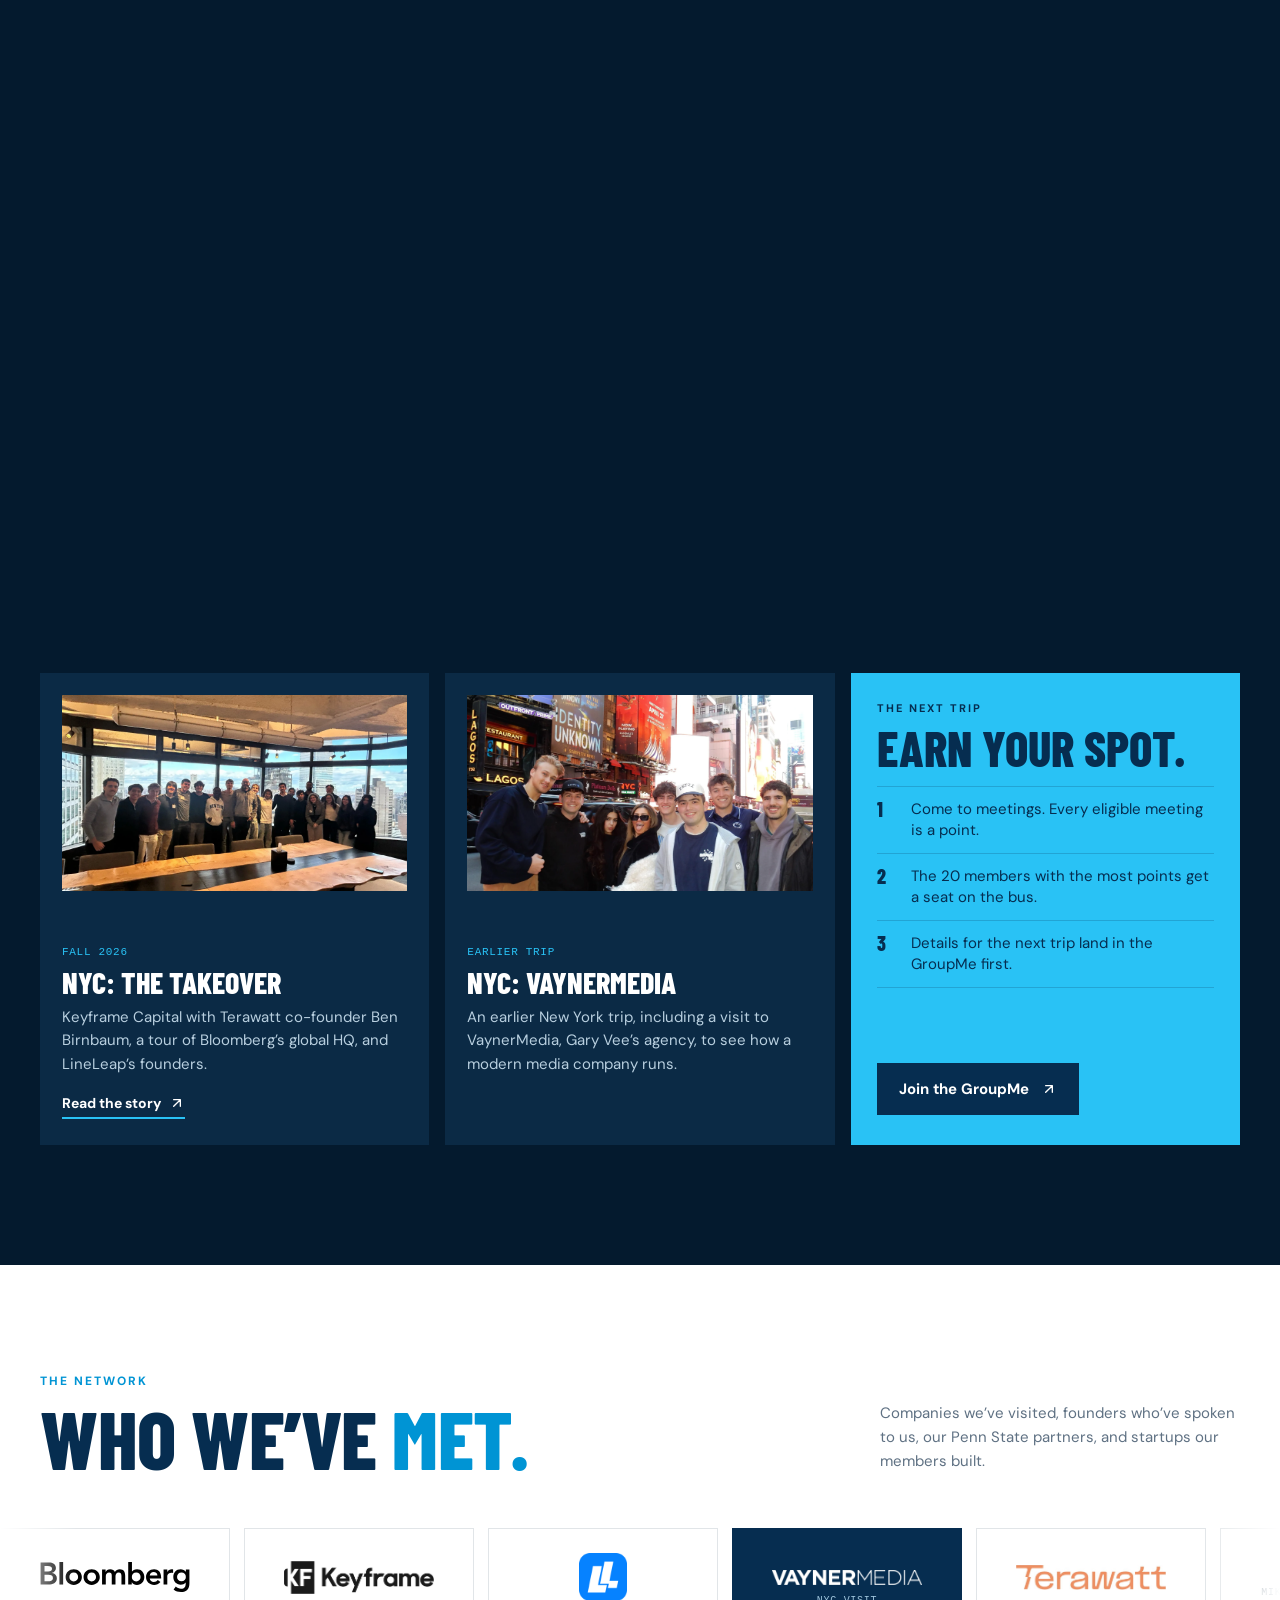
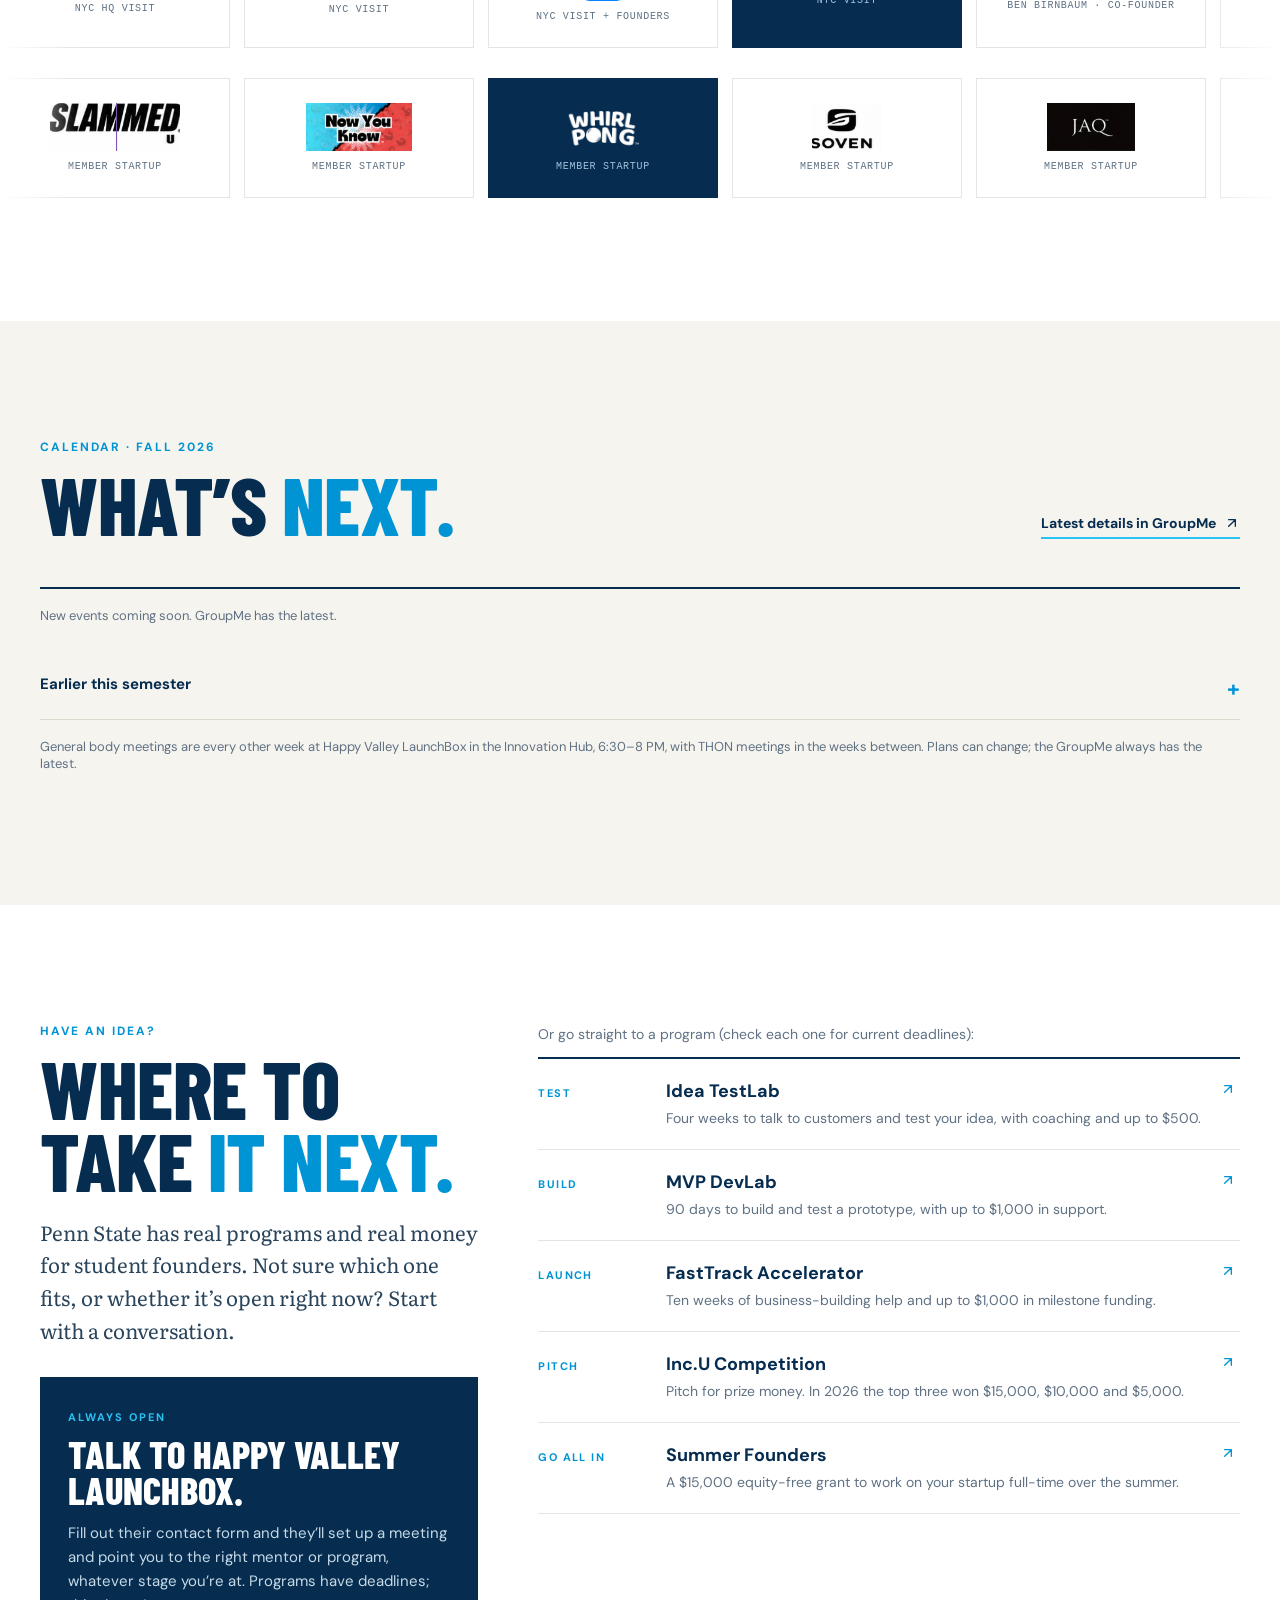
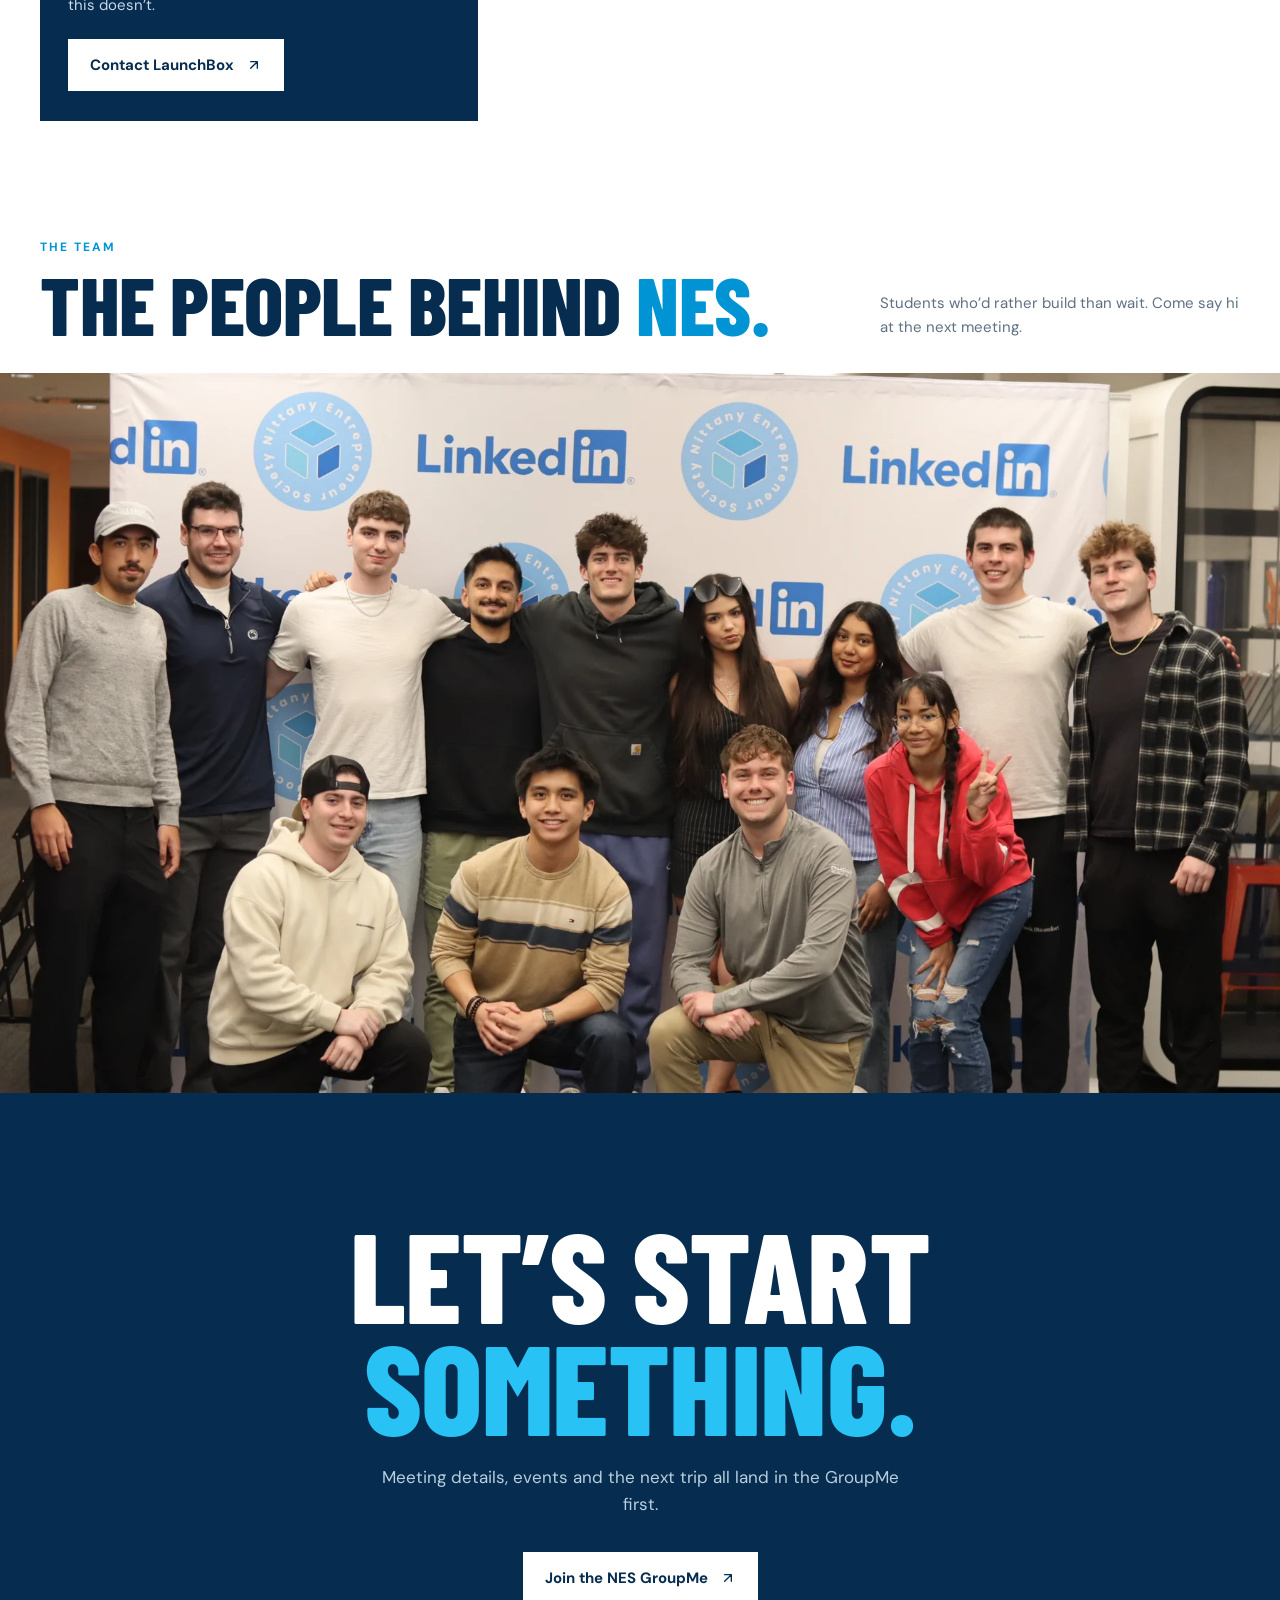
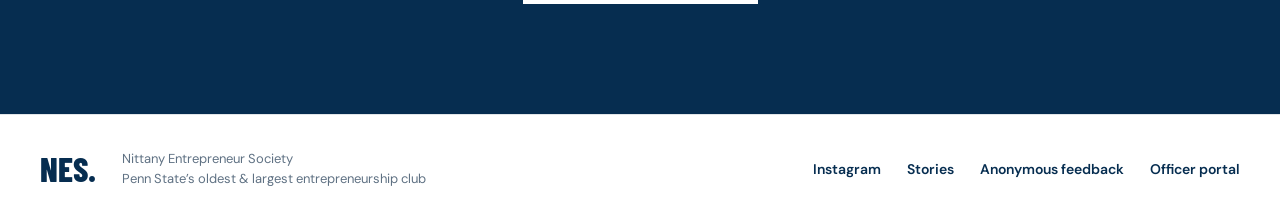
==== commit 8ac2914c: "Network wall: real logos for Bloomberg, Keyframe, Terawatt, OpenTable, Videon Co-Authored-By: Claude" ====
--- a/index.html
+++ b/index.html
@@ -7,7 +7,7 @@
 <meta property="og:type" content="website"><meta property="og:title" content="NES · Nittany Entrepreneur Society at Penn State"><meta property="og:description" content="The NES New York Takeover, founder stories, member startups and what's next."><meta property="og:image" content="https://nespennstate.com/assets/nyc26/bloomberg-central-park.webp">
 <link rel="icon" href="assets/logo.png"><link rel="preconnect" href="https://fonts.googleapis.com"><link rel="preconnect" href="https://fonts.gstatic.com" crossorigin>
 <link href="https://fonts.googleapis.com/css2?family=Barlow+Condensed:wght@700;800&family=DM+Sans:wght@400;500;600;700&family=Literata:opsz,wght@7..72,400;7..72,500&display=swap" rel="stylesheet">
-<link rel="stylesheet" href="home.css?v=4"><script src="home.js?v=2" defer></script>
+<link rel="stylesheet" href="home.css?v=3"><script src="home.js?v=2" defer></script>
 </head>
 <body>
 <a class="skip" href="#main">Skip to content</a>
@@ -65,10 +65,8 @@
     <a class="s-card" href="notes/bloomberg-2026-11-09/"><img src="assets/nyc26/bloomberg-terminal.webp" alt="" loading="lazy"><div><small>Bloomberg</small><h3>Inside the Terminal</h3></div></a>
     <a class="s-card" href="notes/lineleap-2026-11-09/"><img src="assets/nyc26/lineleap-room.webp" alt="" loading="lazy"><div><small>LineLeap</small><h3>Sell first, code later</h3></div></a>
     <a class="s-card" href="notes/nyc-trip-2026-11-09/"><img src="assets/nyc26/bloomberg-courtyard.webp" alt="" loading="lazy" style="object-position:center 70%"><div><small>Photos</small><h3>Photos from the day</h3></div></a>
-    <a class="s-card wide" href="notes/todd-erdley-2026-11-02/"><img src="assets/talks/todd-erdley-whiteboard.webp" alt="" loading="lazy" style="object-position:center 35%"><div><small>Guest speaker · Nov 2</small><h3>Know the game first</h3><p>Todd Erdley on funding Videon with customers and what founders should know before raising money.</p></div></a>
-    <a class="s-card wide" href="notes/daniel-haverkos-2026-10-26/"><img src="assets/talks/daniel-haverkos-room.webp" alt="" loading="lazy" style="object-position:center 55%"><div><small>Guest speaker · Oct 26</small><h3>Ask before you tell</h3><p>Daniel Haverkos on consultative selling and why pain beats features.</p></div></a>
-    <a class="s-card wide" href="notes/mike-xenakis-2026-10-05/"><img src="assets/talks/mike-xenakis-group.webp" alt="" loading="lazy" style="object-position:center 25%"><div><small>Guest speaker · Oct 5</small><h3>Start with the problem</h3><p>Mike Xenakis on his first startup, sixteen years at OpenTable, and our group pitch challenge.</p></div></a>
-    <a class="s-card wide" href="notes/jason-huber-2026-09-21/"><img src="assets/talks/jason-huber-talk.webp" alt="" loading="lazy" style="object-position:center 40%"><div><small>Guest speaker · Sep 21</small><h3>Listen before you print</h3><p>Jason Huber on 1,200 T-shirts, the wrong color, and testing an idea before betting money on it.</p></div></a>
+    <a class="s-card text" href="notes/mike-xenakis-2026-10-05/"><div><small>Guest speaker · Oct 5</small><h3>Start with the problem</h3><p>Mike Xenakis on his first startup, sixteen years at OpenTable, and our group pitch challenge.</p></div></a>
+    <a class="s-card text" href="notes/jason-huber-2026-09-21/"><div><small>Guest speaker · Sep 21</small><h3>Listen before you print</h3><p>Jason Huber on 1,200 T-shirts, the wrong color, and testing an idea before betting money on it.</p></div></a>
   </div>
   <p class="more rv"><a class="arrow" href="notes/">All NES stories <svg viewBox="0 0 24 24" fill="none" stroke="currentColor" stroke-width="2" stroke-linecap="round" stroke-linejoin="round" aria-hidden="true" focusable="false"><path d="M7 17 17 7M7 7h10v10"/></svg></a></p>
 </div></section>
@@ -108,14 +106,14 @@
 
 <section class="network" id="network" aria-labelledby="network-title">
   <div class="wrap section-head rv"><div><div class="kicker">The network</div><h2 class="h-display" id="network-title">Who we’ve <em>met.</em></h2></div><p>Companies we’ve visited, founders who’ve spoken to us, our Penn State partners, and startups our members built.</p></div>
-  <div class="marquee-wrap"><ul class="marquee" role="list"><li class="logo-tile"><span class="word">Bloomberg</span><small>NYC HQ visit</small></li><li class="logo-tile"><span class="word">Keyframe Capital</span><small>NYC visit</small></li><li class="logo-tile"><img src="assets/logos/lineleap.png" alt="LineLeap" loading="lazy"><small>NYC visit + founders</small></li><li class="logo-tile dark"><img src="assets/logos/vaynermedia.svg" alt="VaynerMedia" loading="lazy"><small>NYC visit</small></li><li class="logo-tile"><span class="word">Terawatt</span><small>Ben Birnbaum · co-founder</small></li><li class="logo-tile"><span class="word">OpenTable</span><small>Mike Xenakis · speaker</small></li><li class="logo-tile"><span class="word">Videon</span><small>Todd Erdley · founder</small></li><li class="logo-tile"><img src="assets/logos/launchbox.png" alt="Happy Valley LaunchBox" loading="lazy"><small>Penn State partner</small></li><li class="logo-tile"><img src="assets/logos/invent.png" alt="Invent Penn State" loading="lazy"><small>Penn State partner</small></li><li class="logo-tile"><span class="word">CIES</span><small>Pitch competition partner</small></li><li aria-hidden="true" class="logo-tile"><span class="word">Bloomberg</span><small>NYC HQ visit</small></li><li aria-hidden="true" class="logo-tile"><span class="word">Keyframe Capital</span><small>NYC visit</small></li><li aria-hidden="true" class="logo-tile"><img src="assets/logos/lineleap.png" alt="" data-alt="LineLeap" loading="lazy"><small>NYC visit + founders</small></li><li aria-hidden="true" class="logo-tile dark"><img src="assets/logos/vaynermedia.svg" alt="" data-alt="VaynerMedia" loading="lazy"><small>NYC visit</small></li><li aria-hidden="true" class="logo-tile"><span class="word">Terawatt</span><small>Ben Birnbaum · co-founder</small></li><li aria-hidden="true" class="logo-tile"><span class="word">OpenTable</span><small>Mike Xenakis · speaker</small></li><li aria-hidden="true" class="logo-tile"><span class="word">Videon</span><small>Todd Erdley · founder</small></li><li aria-hidden="true" class="logo-tile"><img src="assets/logos/launchbox.png" alt="" data-alt="Happy Valley LaunchBox" loading="lazy"><small>Penn State partner</small></li><li aria-hidden="true" class="logo-tile"><img src="assets/logos/invent.png" alt="" data-alt="Invent Penn State" loading="lazy"><small>Penn State partner</small></li><li aria-hidden="true" class="logo-tile"><span class="word">CIES</span><small>Pitch competition partner</small></li></ul></div>
+  <div class="marquee-wrap"><ul class="marquee" role="list"><li class="logo-tile"><img src="assets/logos/bloomberg.svg" alt="Bloomberg" loading="lazy"><small>NYC HQ visit</small></li><li class="logo-tile"><img src="assets/logos/keyframe.webp" alt="Keyframe Capital" loading="lazy"><small>NYC visit</small></li><li class="logo-tile"><img src="assets/logos/lineleap.png" alt="LineLeap" loading="lazy"><small>NYC visit + founders</small></li><li class="logo-tile dark"><img src="assets/logos/vaynermedia.svg" alt="VaynerMedia" loading="lazy"><small>NYC visit</small></li><li class="logo-tile"><img src="assets/logos/terawatt.webp" alt="Terawatt" loading="lazy"><small>Ben Birnbaum · co-founder</small></li><li class="logo-tile"><img src="assets/logos/opentable.webp" alt="OpenTable" loading="lazy"><small>Mike Xenakis · speaker</small></li><li class="logo-tile dark"><img src="assets/logos/videon.webp" alt="Videon" loading="lazy"><small>Todd Erdley · founder</small></li><li class="logo-tile"><img src="assets/logos/launchbox.png" alt="Happy Valley LaunchBox" loading="lazy"><small>Penn State partner</small></li><li class="logo-tile"><img src="assets/logos/invent.png" alt="Invent Penn State" loading="lazy"><small>Penn State partner</small></li><li class="logo-tile"><span class="word">CIES</span><small>Pitch competition partner</small></li><li aria-hidden="true" class="logo-tile"><img src="assets/logos/bloomberg.svg" alt="" data-alt="Bloomberg" loading="lazy"><small>NYC HQ visit</small></li><li aria-hidden="true" class="logo-tile"><img src="assets/logos/keyframe.webp" alt="" data-alt="Keyframe Capital" loading="lazy"><small>NYC visit</small></li><li aria-hidden="true" class="logo-tile"><img src="assets/logos/lineleap.png" alt="" data-alt="LineLeap" loading="lazy"><small>NYC visit + founders</small></li><li aria-hidden="true" class="logo-tile dark"><img src="assets/logos/vaynermedia.svg" alt="" data-alt="VaynerMedia" loading="lazy"><small>NYC visit</small></li><li aria-hidden="true" class="logo-tile"><img src="assets/logos/terawatt.webp" alt="" data-alt="Terawatt" loading="lazy"><small>Ben Birnbaum · co-founder</small></li><li aria-hidden="true" class="logo-tile"><img src="assets/logos/opentable.webp" alt="" data-alt="OpenTable" loading="lazy"><small>Mike Xenakis · speaker</small></li><li aria-hidden="true" class="logo-tile dark"><img src="assets/logos/videon.webp" alt="" data-alt="Videon" loading="lazy"><small>Todd Erdley · founder</small></li><li aria-hidden="true" class="logo-tile"><img src="assets/logos/launchbox.png" alt="" data-alt="Happy Valley LaunchBox" loading="lazy"><small>Penn State partner</small></li><li aria-hidden="true" class="logo-tile"><img src="assets/logos/invent.png" alt="" data-alt="Invent Penn State" loading="lazy"><small>Penn State partner</small></li><li aria-hidden="true" class="logo-tile"><span class="word">CIES</span><small>Pitch competition partner</small></li></ul></div>
   <div class="marquee-wrap"><ul class="marquee rev" role="list"><li class="logo-tile"><img src="assets/logos/slammedu.webp" alt="SlammedU" loading="lazy"><small>Member startup</small></li><li class="logo-tile"><img src="assets/logos/nowyouknow.webp" alt="Now You Know" loading="lazy"><small>Member startup</small></li><li class="logo-tile dark"><img src="assets/logos/whirlpong.png" alt="Whirl Pong" loading="lazy"><small>Member startup</small></li><li class="logo-tile"><img src="assets/logos/soven.webp" alt="Soven" loading="lazy"><small>Member startup</small></li><li class="logo-tile"><img src="assets/logos/jaq.webp" alt="JAQ" loading="lazy"><small>Member startup</small></li><li class="logo-tile"><span class="word">Surge</span><small>Member startup</small></li><li class="logo-tile"><span class="word">Vayla</span><small>Member startup</small></li><li class="logo-tile"><span class="word">Forged Fuel</span><small>Member startup</small></li><li aria-hidden="true" class="logo-tile"><img src="assets/logos/slammedu.webp" alt="" data-alt="SlammedU" loading="lazy"><small>Member startup</small></li><li aria-hidden="true" class="logo-tile"><img src="assets/logos/nowyouknow.webp" alt="" data-alt="Now You Know" loading="lazy"><small>Member startup</small></li><li aria-hidden="true" class="logo-tile dark"><img src="assets/logos/whirlpong.png" alt="" data-alt="Whirl Pong" loading="lazy"><small>Member startup</small></li><li aria-hidden="true" class="logo-tile"><img src="assets/logos/soven.webp" alt="" data-alt="Soven" loading="lazy"><small>Member startup</small></li><li aria-hidden="true" class="logo-tile"><img src="assets/logos/jaq.webp" alt="" data-alt="JAQ" loading="lazy"><small>Member startup</small></li><li aria-hidden="true" class="logo-tile"><span class="word">Surge</span><small>Member startup</small></li><li aria-hidden="true" class="logo-tile"><span class="word">Vayla</span><small>Member startup</small></li><li aria-hidden="true" class="logo-tile"><span class="word">Forged Fuel</span><small>Member startup</small></li></ul></div>
 </section>
 
 <section class="section calendar" id="calendar" aria-labelledby="cal-title"><div class="wrap">
   <div class="section-head rv"><div><div class="kicker">Calendar · Fall 2026</div><h2 class="h-display" id="cal-title">What’s <em>next.</em></h2></div><a class="arrow" href="https://groupme.com/join_group/85302502/joHVKt0b" target="_blank" rel="noopener noreferrer">Latest details in GroupMe <svg viewBox="0 0 24 24" fill="none" stroke="currentColor" stroke-width="2" stroke-linecap="round" stroke-linejoin="round" aria-hidden="true" focusable="false"><path d="M7 17 17 7M7 7h10v10"/></svg></a></div>
   <ol class="events rv" id="events-upcoming"><li class="event" data-date="2026-11-16" data-short="Nov 16"><div class="d"><small>Nov</small>16</div><div><h3>From NASA to startup founder: Jason</h3><p>Happy Valley LaunchBox · 6:30–8 PM</p></div><span class="tag">Speaker</span></li><li class="event" data-date="2026-11-30" data-short="Nov 30"><div class="d"><small>Nov</small>30</div><div><h3>NES × Women in Business: Sofia Colonero, founder of JAQ</h3><p>Innovation Hub (room TBA) · 6:30–8 PM · She blew past her Kickstarter goal, raising $100K+</p></div><span class="tag">Speaker</span></li><li class="event" data-date="2026-12-04" data-short="Dec 4"><div class="d"><small>Dec</small>04</div><div><h3>NES × CIES Pitch Competition</h3><p>Time &amp; place to be announced</p></div><span class="tag">Competition</span></li></ol>
-  <details class="past"><summary>Earlier this semester</summary><ol class="events" id="events-past"><li class="event" data-date="2026-11-09" data-short="Nov 9"><div class="d"><small>Nov</small>09</div><div><h3><a href="notes/nyc-trip-2026-11-09/">NYC Startup Trip</a></h3><p>Keyframe Capital, Bloomberg &amp; LineLeap · read the story</p></div></li><li class="event" data-date="2026-11-02" data-short="Nov 2"><div class="d"><small>Nov</small>02</div><div><h3><a href="notes/todd-erdley-2026-11-02/">Todd Erdley: know the game first</a></h3><p>Guest speaker · read the story</p></div></li><li class="event" data-date="2026-10-26" data-short="Oct 26"><div class="d"><small>Oct</small>26</div><div><h3><a href="notes/daniel-haverkos-2026-10-26/">Daniel Haverkos: ask before you tell</a></h3><p>Guest speaker · read the story</p></div></li><li class="event" data-date="2026-10-23" data-short="Oct 23"><div class="d"><small>Oct</small>23</div><div><h3>NES × CIES Social</h3><p>Community</p></div></li><li class="event" data-date="2026-10-19" data-short="Oct 19"><div class="d"><small>Oct</small>19</div><div><h3>Engineering Entrepreneurship + LaunchBox tour</h3><p>With Ted Graef</p></div></li><li class="event" data-date="2026-10-11" data-short="Oct 11"><div class="d"><small>Oct</small>11</div><div><h3>Creativity &amp; Culture Potluck</h3><p>Community</p></div></li><li class="event" data-date="2026-10-05" data-short="Oct 5"><div class="d"><small>Oct</small>05</div><div><h3><a href="notes/mike-xenakis-2026-10-05/">Mike Xenakis: start with the problem</a></h3><p>Guest speaker · read the story</p></div></li><li class="event" data-date="2026-09-21" data-short="Sep 21"><div class="d"><small>Sep</small>21</div><div><h3><a href="notes/jason-huber-2026-09-21/">Jason Huber: listen before you print</a></h3><p>Guest speaker · read the story</p></div></li></ol></details>
+  <details class="past"><summary>Earlier this semester</summary><ol class="events" id="events-past"><li class="event" data-date="2026-11-09" data-short="Nov 9"><div class="d"><small>Nov</small>09</div><div><h3><a href="notes/nyc-trip-2026-11-09/">NYC Startup Trip</a></h3><p>Keyframe Capital, Bloomberg &amp; LineLeap · read the story</p></div></li><li class="event" data-date="2026-11-02" data-short="Nov 2"><div class="d"><small>Nov</small>02</div><div><h3>Starting a company with Todd Erdley</h3><p>Guest speaker · founder of Videon</p></div></li><li class="event" data-date="2026-10-26" data-short="Oct 26"><div class="d"><small>Oct</small>26</div><div><h3>Daniel Haverkos</h3><p>Real estate, personal finance &amp; entrepreneurship</p></div></li><li class="event" data-date="2026-10-23" data-short="Oct 23"><div class="d"><small>Oct</small>23</div><div><h3>NES × CIES Social</h3><p>Community</p></div></li><li class="event" data-date="2026-10-19" data-short="Oct 19"><div class="d"><small>Oct</small>19</div><div><h3>Engineering Entrepreneurship + LaunchBox tour</h3><p>With Ted Graef</p></div></li><li class="event" data-date="2026-10-11" data-short="Oct 11"><div class="d"><small>Oct</small>11</div><div><h3>Creativity &amp; Culture Potluck</h3><p>Community</p></div></li><li class="event" data-date="2026-10-05" data-short="Oct 5"><div class="d"><small>Oct</small>05</div><div><h3><a href="notes/mike-xenakis-2026-10-05/">Mike Xenakis: start with the problem</a></h3><p>Guest speaker · read the story</p></div></li><li class="event" data-date="2026-09-21" data-short="Sep 21"><div class="d"><small>Sep</small>21</div><div><h3><a href="notes/jason-huber-2026-09-21/">Jason Huber: listen before you print</a></h3><p>Guest speaker · read the story</p></div></li></ol></details>
   <p class="cal-note">General body meetings are every other week at Happy Valley LaunchBox in the Innovation Hub, 6:30–8 PM, with THON meetings in the weeks between. Plans can change; the GroupMe always has the latest.</p>
 </div></section>
 
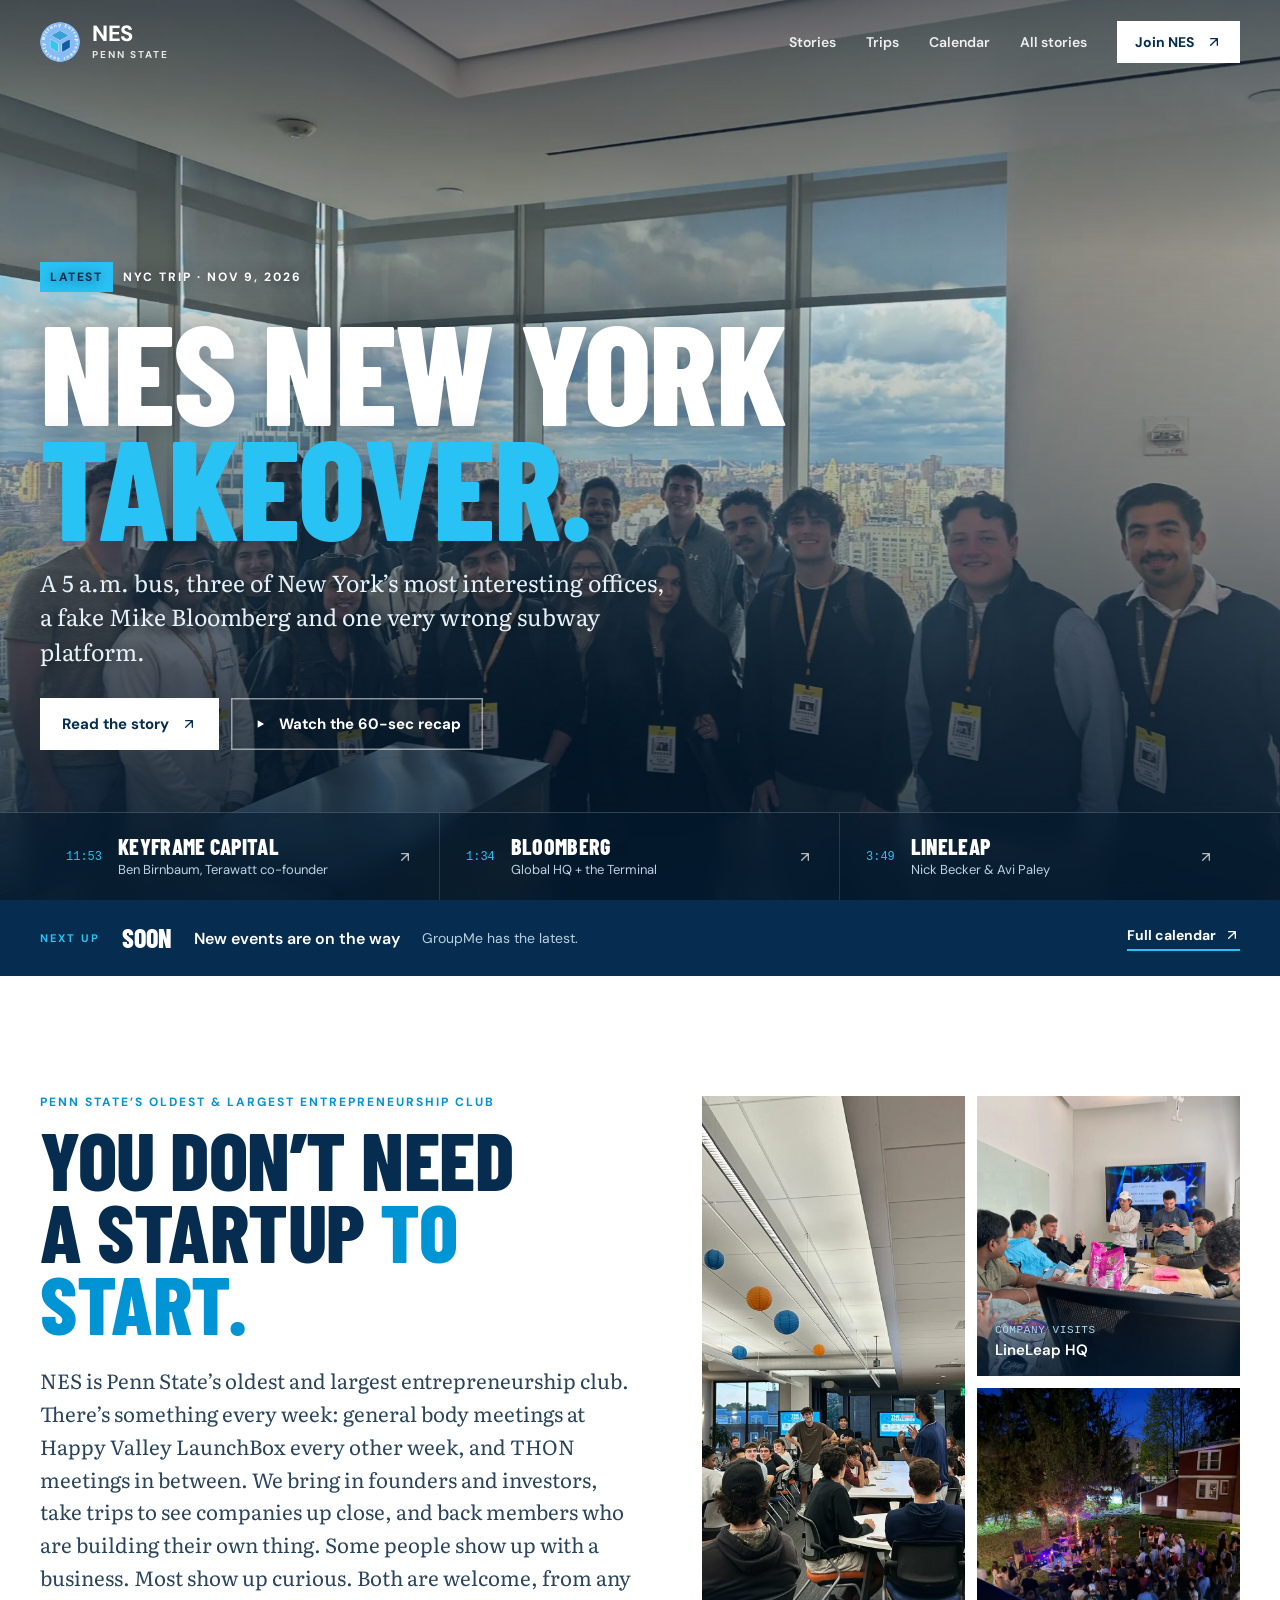
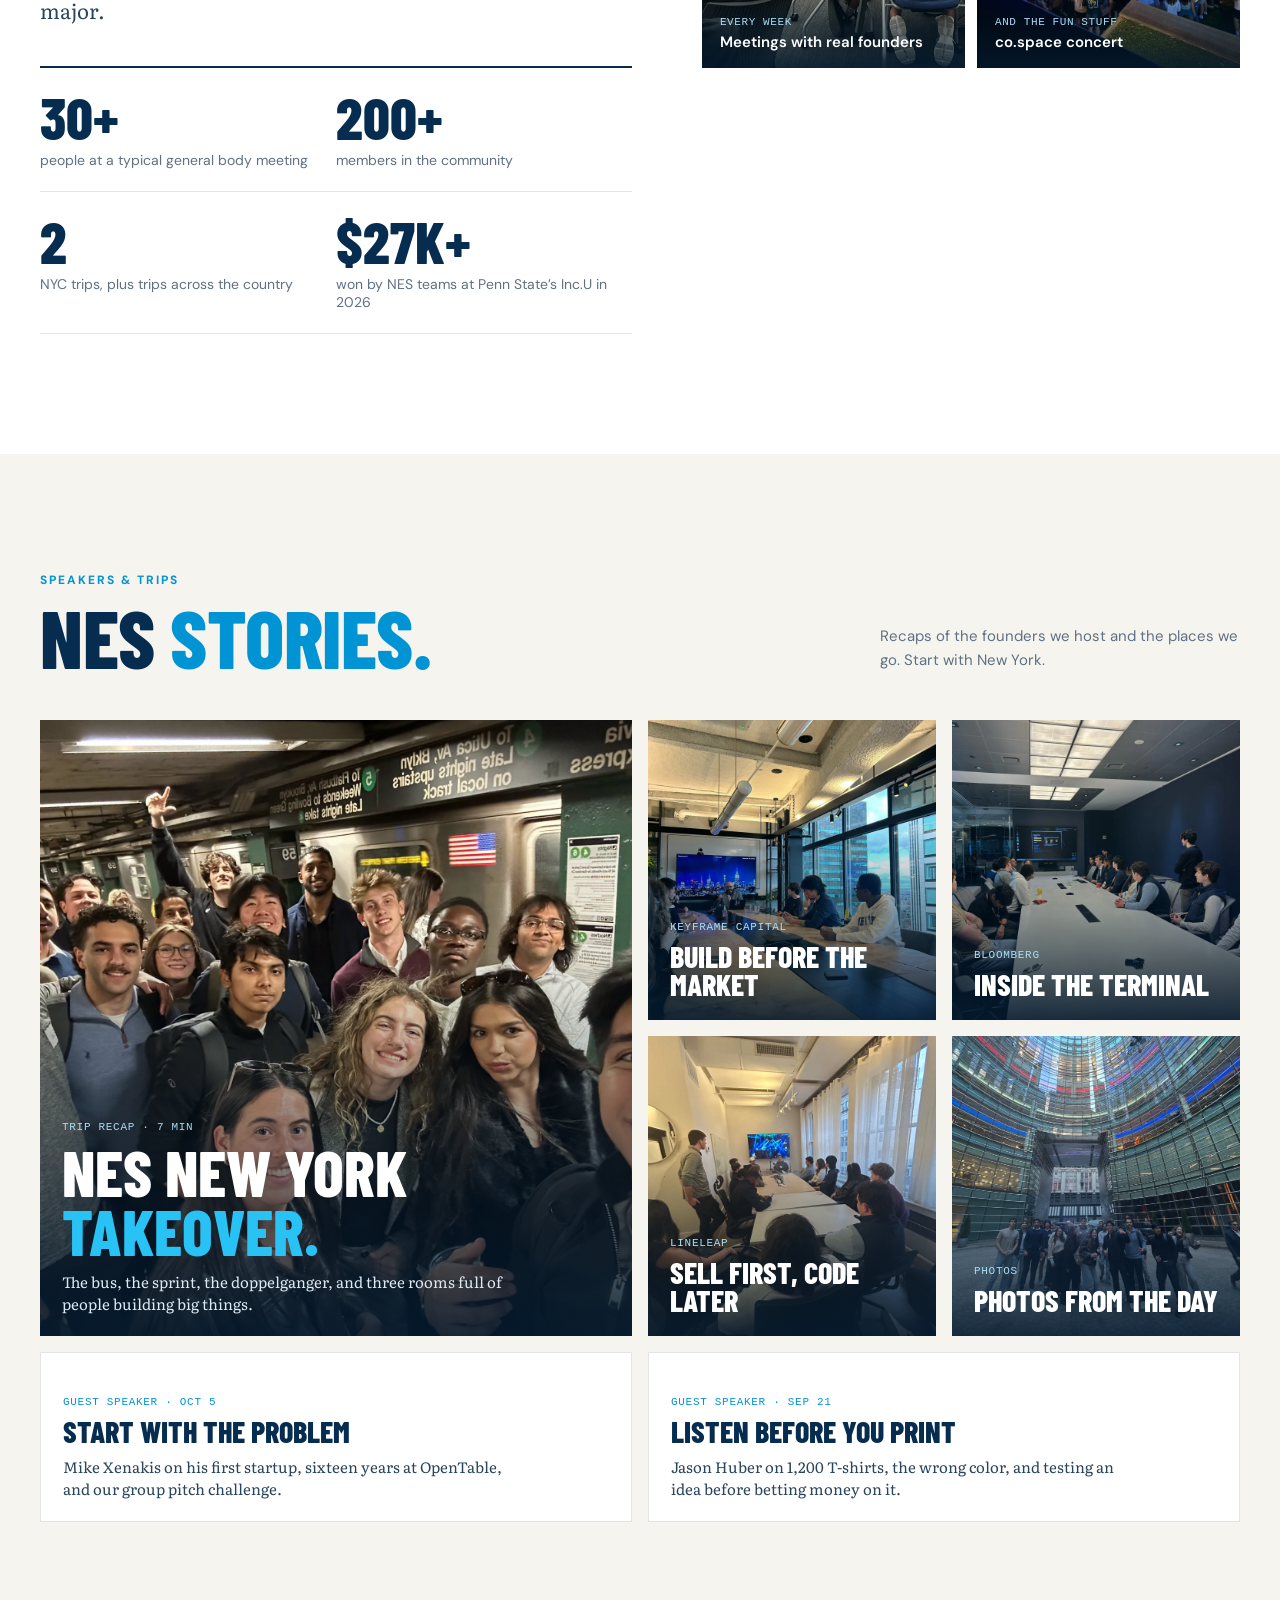
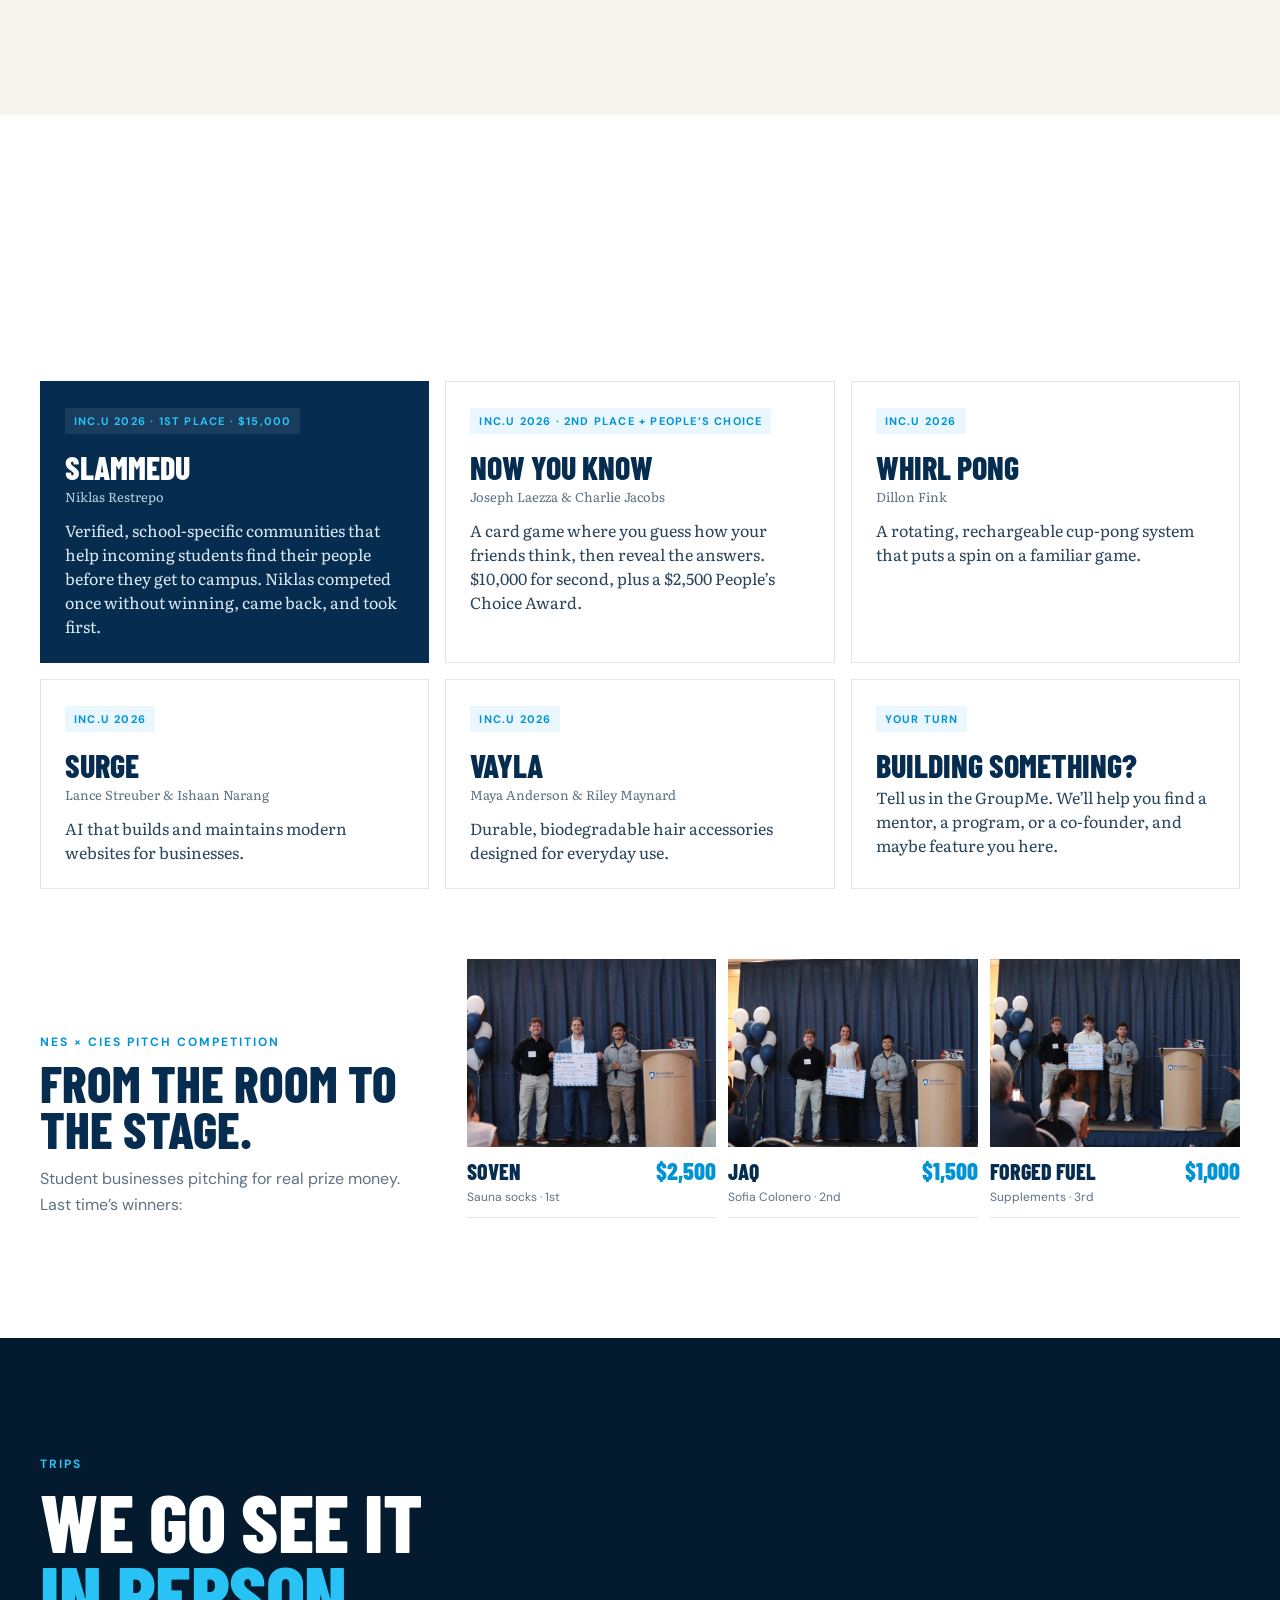
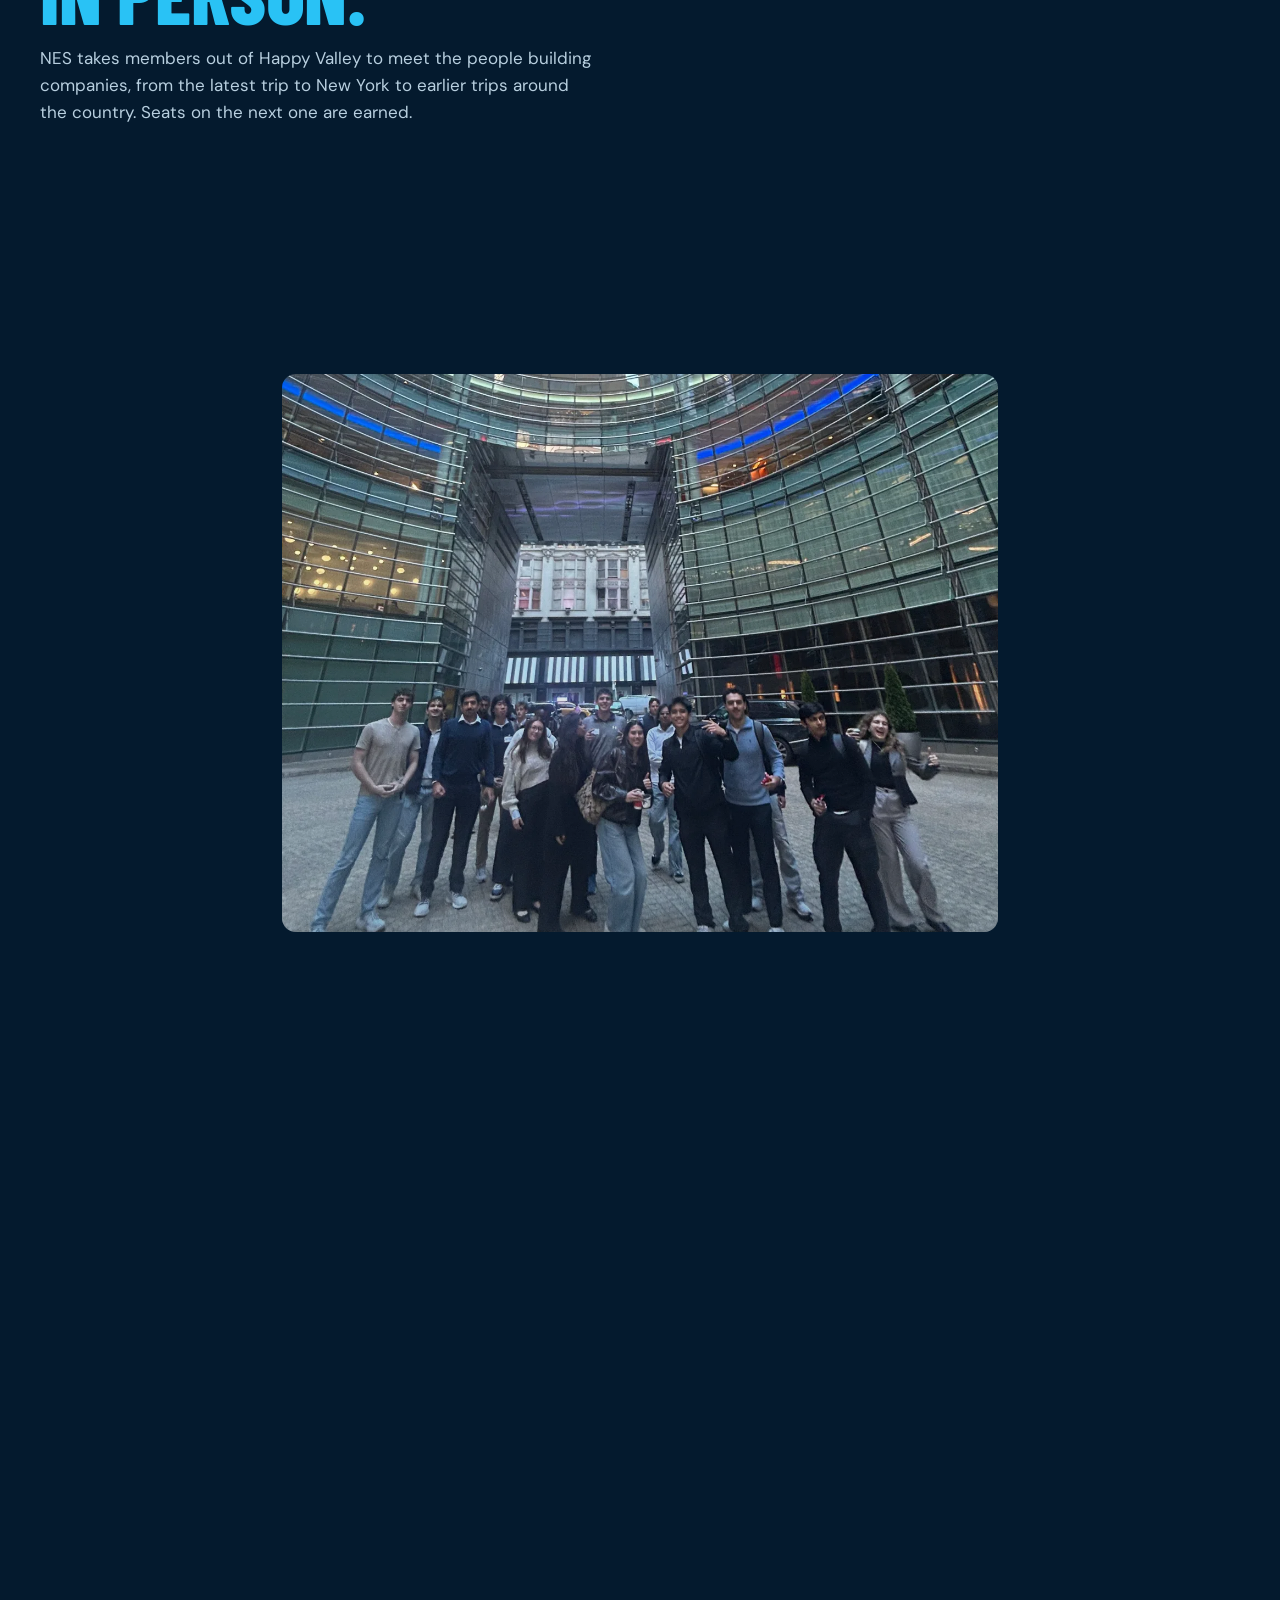
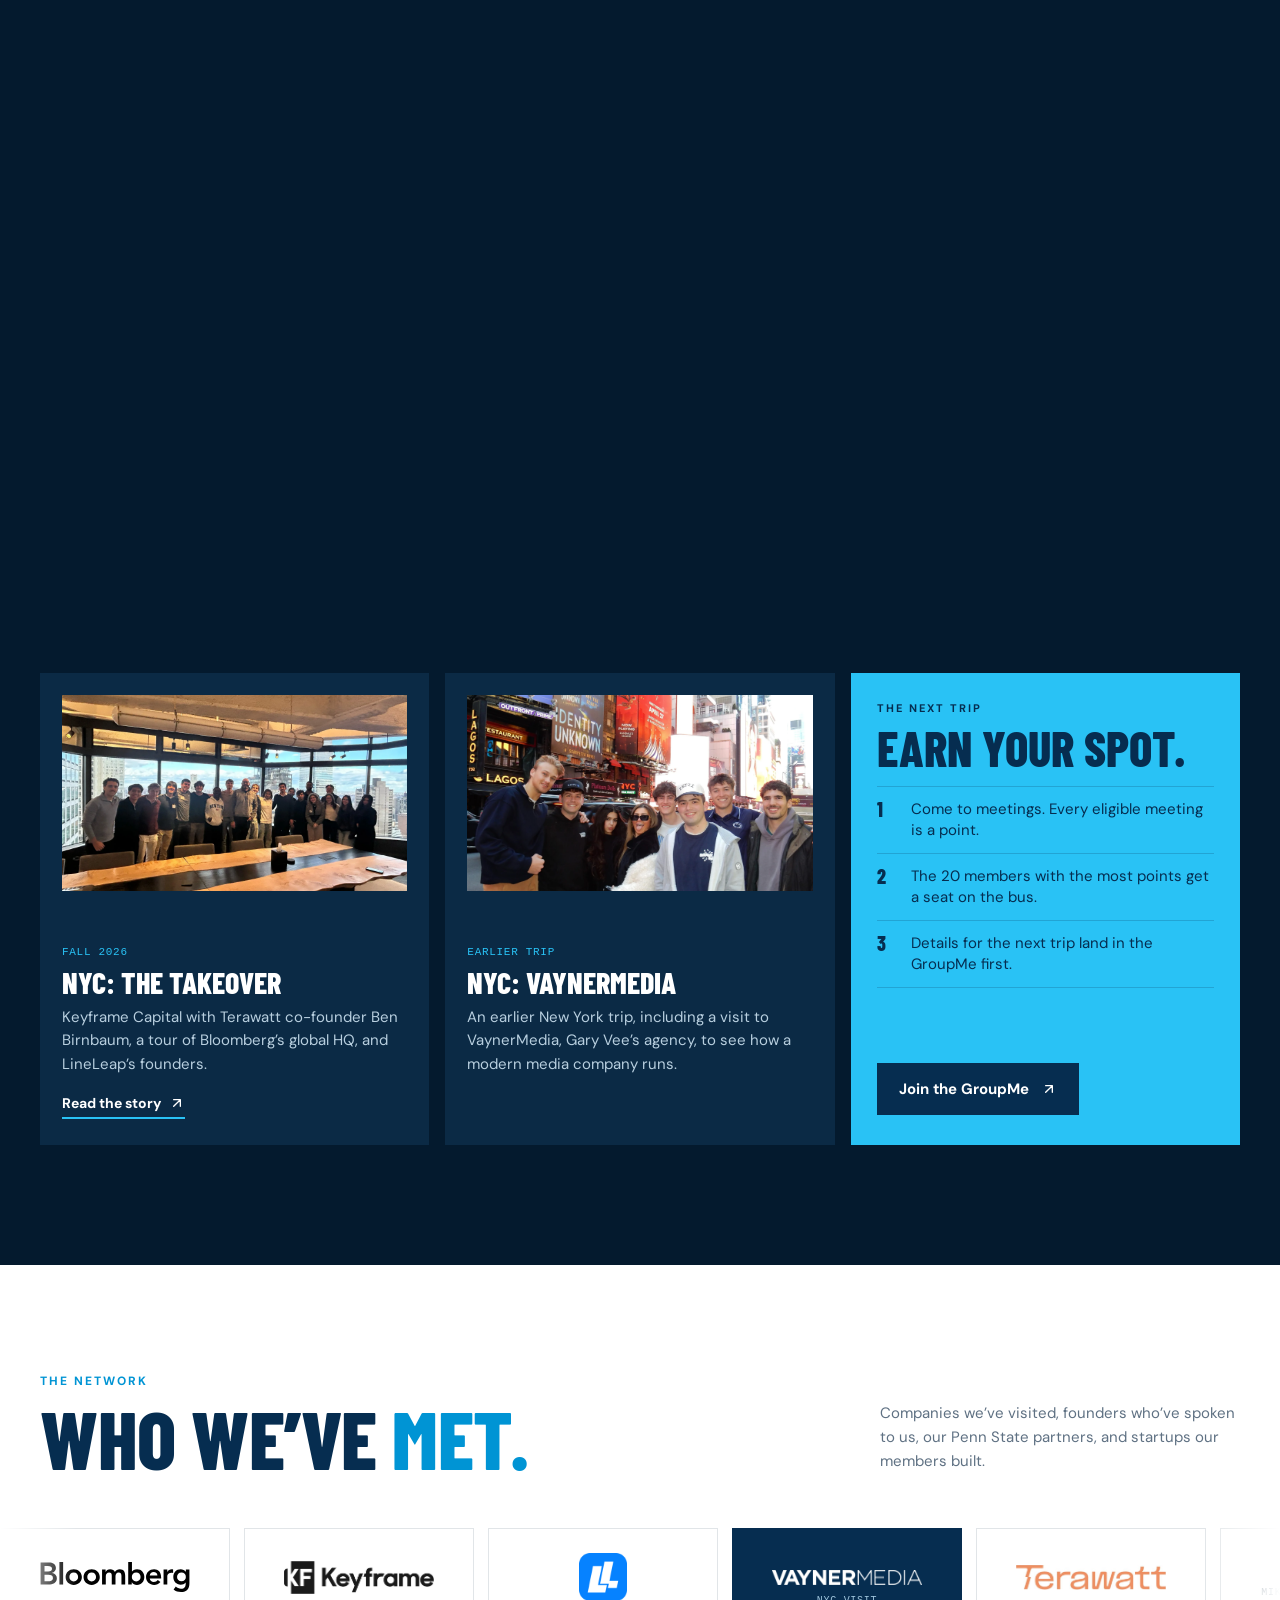
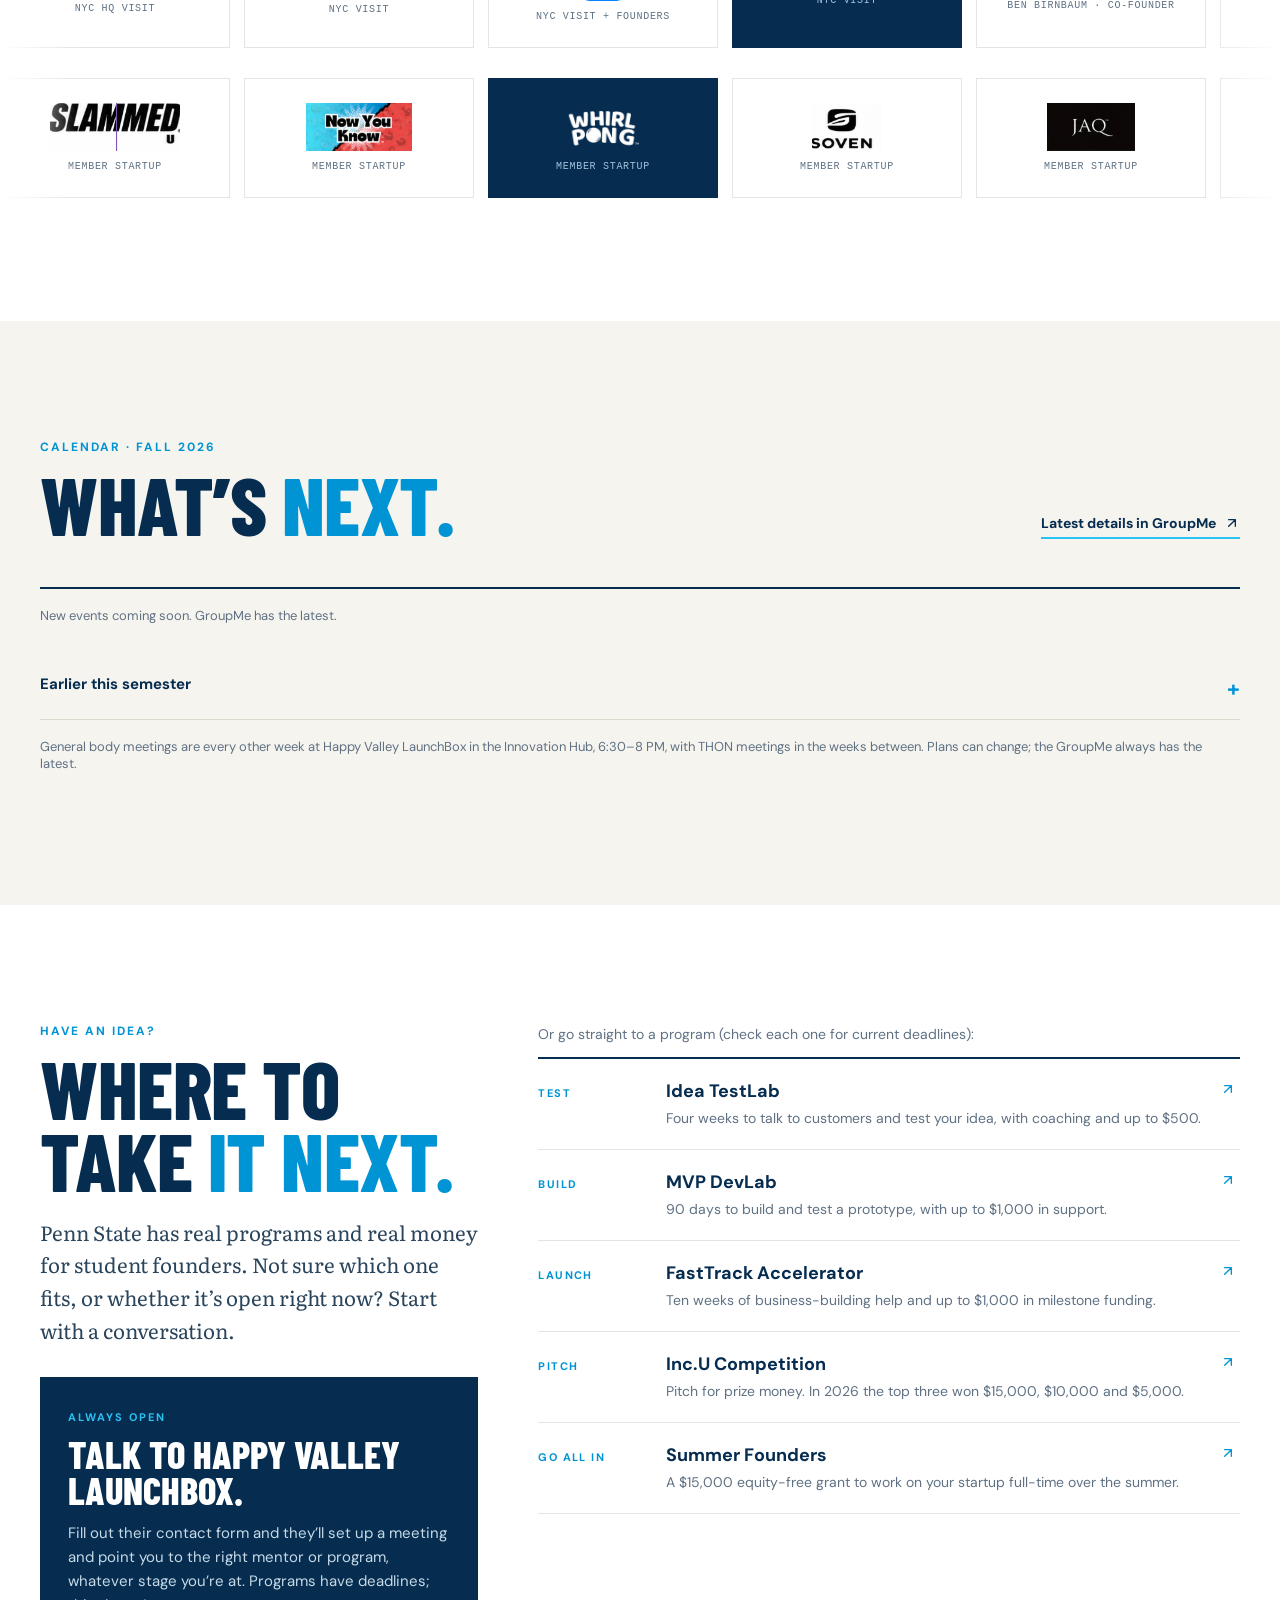
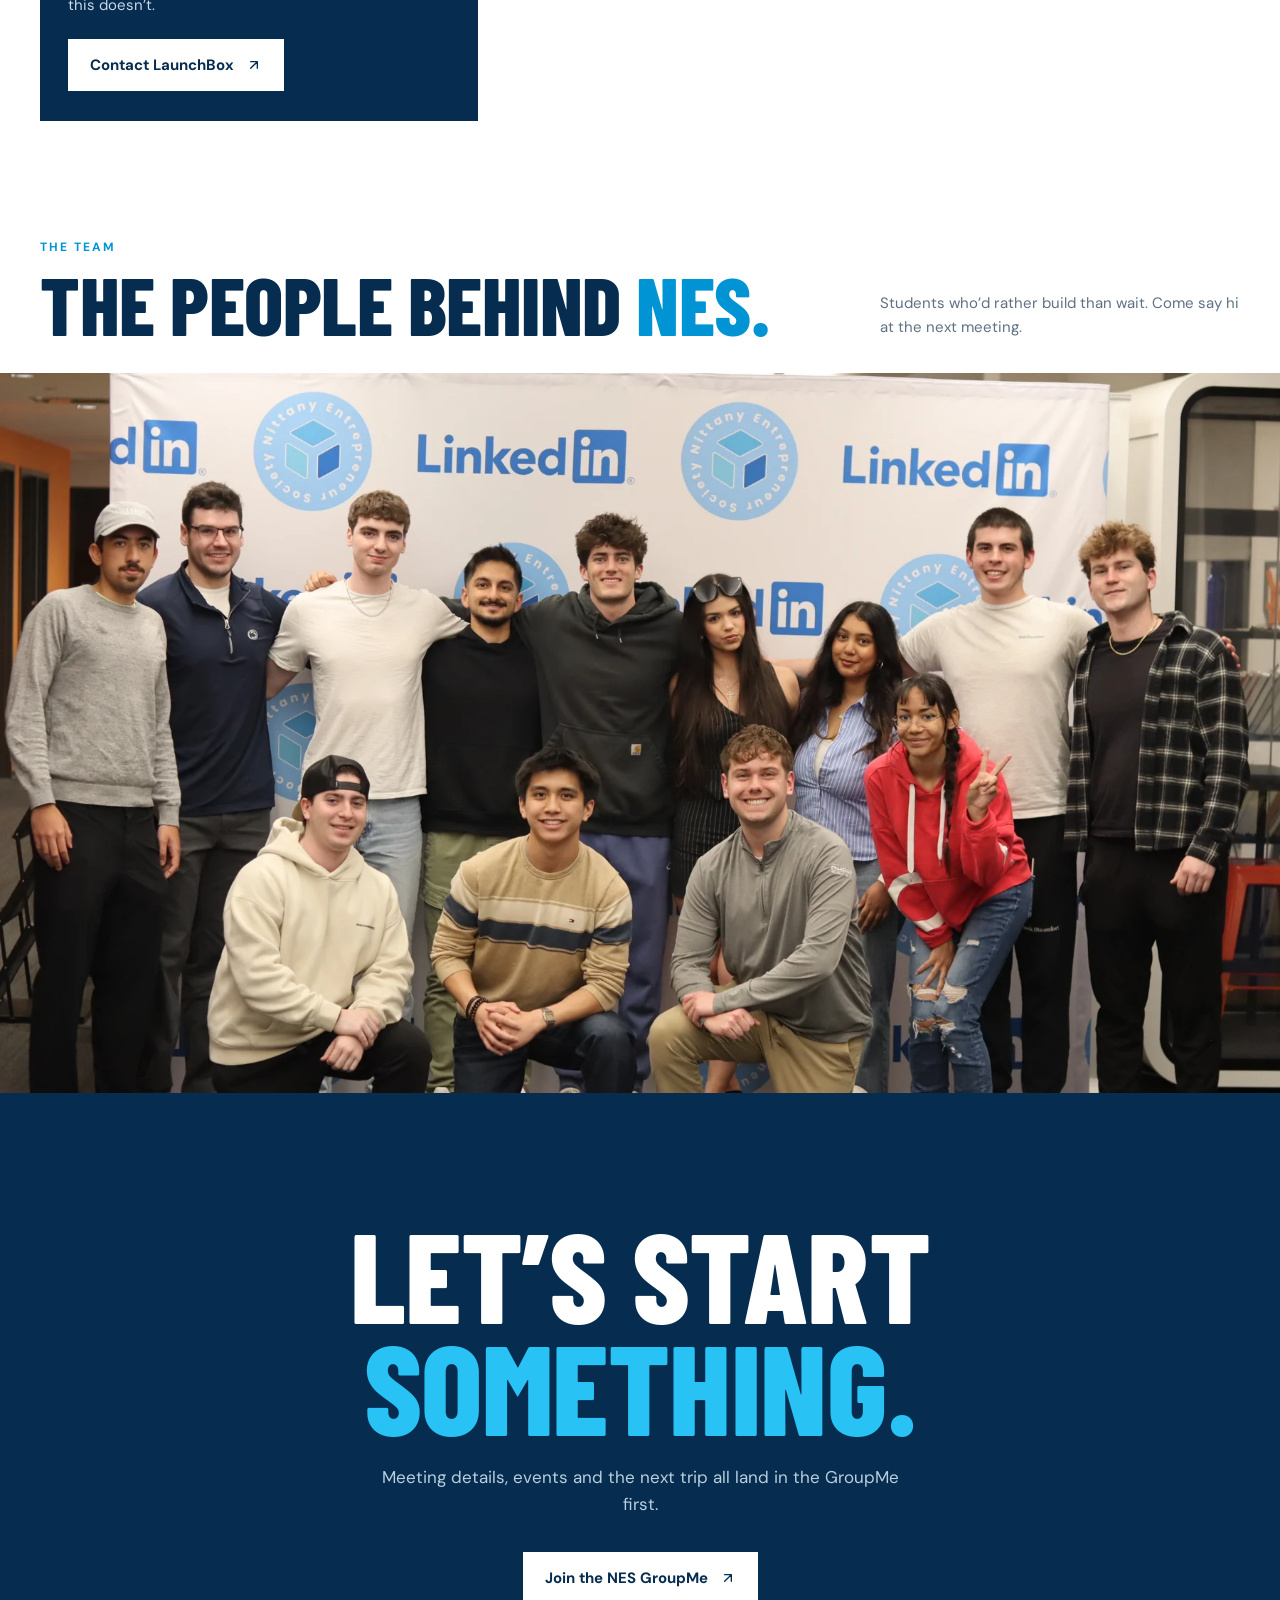
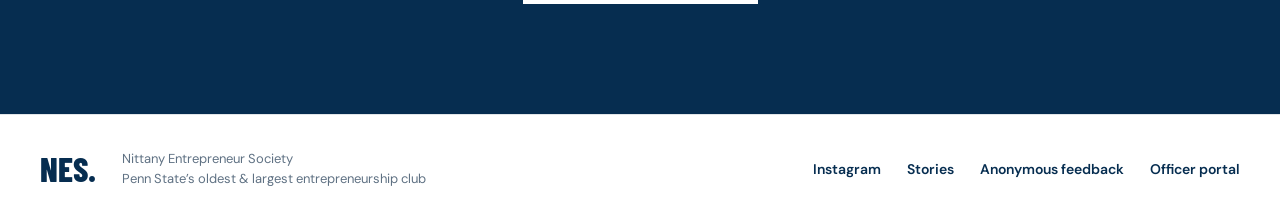
==== commit 0f9473a7: "Network wall: add CertaPro Painters Co-Authored-By: Claude Opus 5.5 <noreply@anthropic.com> Claude-S" ====
--- a/index.html
+++ b/index.html
@@ -106,7 +106,7 @@
 
 <section class="network" id="network" aria-labelledby="network-title">
   <div class="wrap section-head rv"><div><div class="kicker">The network</div><h2 class="h-display" id="network-title">Who we’ve <em>met.</em></h2></div><p>Companies we’ve visited, founders who’ve spoken to us, our Penn State partners, and startups our members built.</p></div>
-  <div class="marquee-wrap"><ul class="marquee" role="list"><li class="logo-tile"><img src="assets/logos/bloomberg.svg" alt="Bloomberg" loading="lazy"><small>NYC HQ visit</small></li><li class="logo-tile"><img src="assets/logos/keyframe.webp" alt="Keyframe Capital" loading="lazy"><small>NYC visit</small></li><li class="logo-tile"><img src="assets/logos/lineleap.png" alt="LineLeap" loading="lazy"><small>NYC visit + founders</small></li><li class="logo-tile dark"><img src="assets/logos/vaynermedia.svg" alt="VaynerMedia" loading="lazy"><small>NYC visit</small></li><li class="logo-tile"><img src="assets/logos/terawatt.webp" alt="Terawatt" loading="lazy"><small>Ben Birnbaum · co-founder</small></li><li class="logo-tile"><img src="assets/logos/opentable.webp" alt="OpenTable" loading="lazy"><small>Mike Xenakis · speaker</small></li><li class="logo-tile dark"><img src="assets/logos/videon.webp" alt="Videon" loading="lazy"><small>Todd Erdley · founder</small></li><li class="logo-tile"><img src="assets/logos/launchbox.png" alt="Happy Valley LaunchBox" loading="lazy"><small>Penn State partner</small></li><li class="logo-tile"><img src="assets/logos/invent.png" alt="Invent Penn State" loading="lazy"><small>Penn State partner</small></li><li class="logo-tile"><span class="word">CIES</span><small>Pitch competition partner</small></li><li aria-hidden="true" class="logo-tile"><img src="assets/logos/bloomberg.svg" alt="" data-alt="Bloomberg" loading="lazy"><small>NYC HQ visit</small></li><li aria-hidden="true" class="logo-tile"><img src="assets/logos/keyframe.webp" alt="" data-alt="Keyframe Capital" loading="lazy"><small>NYC visit</small></li><li aria-hidden="true" class="logo-tile"><img src="assets/logos/lineleap.png" alt="" data-alt="LineLeap" loading="lazy"><small>NYC visit + founders</small></li><li aria-hidden="true" class="logo-tile dark"><img src="assets/logos/vaynermedia.svg" alt="" data-alt="VaynerMedia" loading="lazy"><small>NYC visit</small></li><li aria-hidden="true" class="logo-tile"><img src="assets/logos/terawatt.webp" alt="" data-alt="Terawatt" loading="lazy"><small>Ben Birnbaum · co-founder</small></li><li aria-hidden="true" class="logo-tile"><img src="assets/logos/opentable.webp" alt="" data-alt="OpenTable" loading="lazy"><small>Mike Xenakis · speaker</small></li><li aria-hidden="true" class="logo-tile dark"><img src="assets/logos/videon.webp" alt="" data-alt="Videon" loading="lazy"><small>Todd Erdley · founder</small></li><li aria-hidden="true" class="logo-tile"><img src="assets/logos/launchbox.png" alt="" data-alt="Happy Valley LaunchBox" loading="lazy"><small>Penn State partner</small></li><li aria-hidden="true" class="logo-tile"><img src="assets/logos/invent.png" alt="" data-alt="Invent Penn State" loading="lazy"><small>Penn State partner</small></li><li aria-hidden="true" class="logo-tile"><span class="word">CIES</span><small>Pitch competition partner</small></li></ul></div>
+  <div class="marquee-wrap"><ul class="marquee" role="list"><li class="logo-tile"><img src="assets/logos/bloomberg.svg" alt="Bloomberg" loading="lazy"><small>NYC HQ visit</small></li><li class="logo-tile"><img src="assets/logos/keyframe.webp" alt="Keyframe Capital" loading="lazy"><small>NYC visit</small></li><li class="logo-tile"><img src="assets/logos/lineleap.png" alt="LineLeap" loading="lazy"><small>NYC visit + founders</small></li><li class="logo-tile dark"><img src="assets/logos/vaynermedia.svg" alt="VaynerMedia" loading="lazy"><small>NYC visit</small></li><li class="logo-tile"><img src="assets/logos/terawatt.webp" alt="Terawatt" loading="lazy"><small>Ben Birnbaum · co-founder</small></li><li class="logo-tile"><img src="assets/logos/opentable.webp" alt="OpenTable" loading="lazy"><small>Mike Xenakis · speaker</small></li><li class="logo-tile dark"><img src="assets/logos/videon.webp" alt="Videon" loading="lazy"><small>Todd Erdley · founder</small></li><li class="logo-tile"><img src="assets/logos/certapro.webp" alt="CertaPro Painters" loading="lazy"><small>Partner</small></li><li class="logo-tile"><img src="assets/logos/launchbox.png" alt="Happy Valley LaunchBox" loading="lazy"><small>Penn State partner</small></li><li class="logo-tile"><img src="assets/logos/invent.png" alt="Invent Penn State" loading="lazy"><small>Penn State partner</small></li><li class="logo-tile"><span class="word">CIES</span><small>Pitch competition partner</small></li><li aria-hidden="true" class="logo-tile"><img src="assets/logos/bloomberg.svg" alt="" data-alt="Bloomberg" loading="lazy"><small>NYC HQ visit</small></li><li aria-hidden="true" class="logo-tile"><img src="assets/logos/keyframe.webp" alt="" data-alt="Keyframe Capital" loading="lazy"><small>NYC visit</small></li><li aria-hidden="true" class="logo-tile"><img src="assets/logos/lineleap.png" alt="" data-alt="LineLeap" loading="lazy"><small>NYC visit + founders</small></li><li aria-hidden="true" class="logo-tile dark"><img src="assets/logos/vaynermedia.svg" alt="" data-alt="VaynerMedia" loading="lazy"><small>NYC visit</small></li><li aria-hidden="true" class="logo-tile"><img src="assets/logos/terawatt.webp" alt="" data-alt="Terawatt" loading="lazy"><small>Ben Birnbaum · co-founder</small></li><li aria-hidden="true" class="logo-tile"><img src="assets/logos/opentable.webp" alt="" data-alt="OpenTable" loading="lazy"><small>Mike Xenakis · speaker</small></li><li aria-hidden="true" class="logo-tile dark"><img src="assets/logos/videon.webp" alt="" data-alt="Videon" loading="lazy"><small>Todd Erdley · founder</small></li><li aria-hidden="true" class="logo-tile"><img src="assets/logos/certapro.webp" alt="" data-alt="CertaPro Painters" loading="lazy"><small>Partner</small></li><li aria-hidden="true" class="logo-tile"><img src="assets/logos/launchbox.png" alt="" data-alt="Happy Valley LaunchBox" loading="lazy"><small>Penn State partner</small></li><li aria-hidden="true" class="logo-tile"><img src="assets/logos/invent.png" alt="" data-alt="Invent Penn State" loading="lazy"><small>Penn State partner</small></li><li aria-hidden="true" class="logo-tile"><span class="word">CIES</span><small>Pitch competition partner</small></li></ul></div>
   <div class="marquee-wrap"><ul class="marquee rev" role="list"><li class="logo-tile"><img src="assets/logos/slammedu.webp" alt="SlammedU" loading="lazy"><small>Member startup</small></li><li class="logo-tile"><img src="assets/logos/nowyouknow.webp" alt="Now You Know" loading="lazy"><small>Member startup</small></li><li class="logo-tile dark"><img src="assets/logos/whirlpong.png" alt="Whirl Pong" loading="lazy"><small>Member startup</small></li><li class="logo-tile"><img src="assets/logos/soven.webp" alt="Soven" loading="lazy"><small>Member startup</small></li><li class="logo-tile"><img src="assets/logos/jaq.webp" alt="JAQ" loading="lazy"><small>Member startup</small></li><li class="logo-tile"><span class="word">Surge</span><small>Member startup</small></li><li class="logo-tile"><span class="word">Vayla</span><small>Member startup</small></li><li class="logo-tile"><span class="word">Forged Fuel</span><small>Member startup</small></li><li aria-hidden="true" class="logo-tile"><img src="assets/logos/slammedu.webp" alt="" data-alt="SlammedU" loading="lazy"><small>Member startup</small></li><li aria-hidden="true" class="logo-tile"><img src="assets/logos/nowyouknow.webp" alt="" data-alt="Now You Know" loading="lazy"><small>Member startup</small></li><li aria-hidden="true" class="logo-tile dark"><img src="assets/logos/whirlpong.png" alt="" data-alt="Whirl Pong" loading="lazy"><small>Member startup</small></li><li aria-hidden="true" class="logo-tile"><img src="assets/logos/soven.webp" alt="" data-alt="Soven" loading="lazy"><small>Member startup</small></li><li aria-hidden="true" class="logo-tile"><img src="assets/logos/jaq.webp" alt="" data-alt="JAQ" loading="lazy"><small>Member startup</small></li><li aria-hidden="true" class="logo-tile"><span class="word">Surge</span><small>Member startup</small></li><li aria-hidden="true" class="logo-tile"><span class="word">Vayla</span><small>Member startup</small></li><li aria-hidden="true" class="logo-tile"><span class="word">Forged Fuel</span><small>Member startup</small></li></ul></div>
 </section>
 
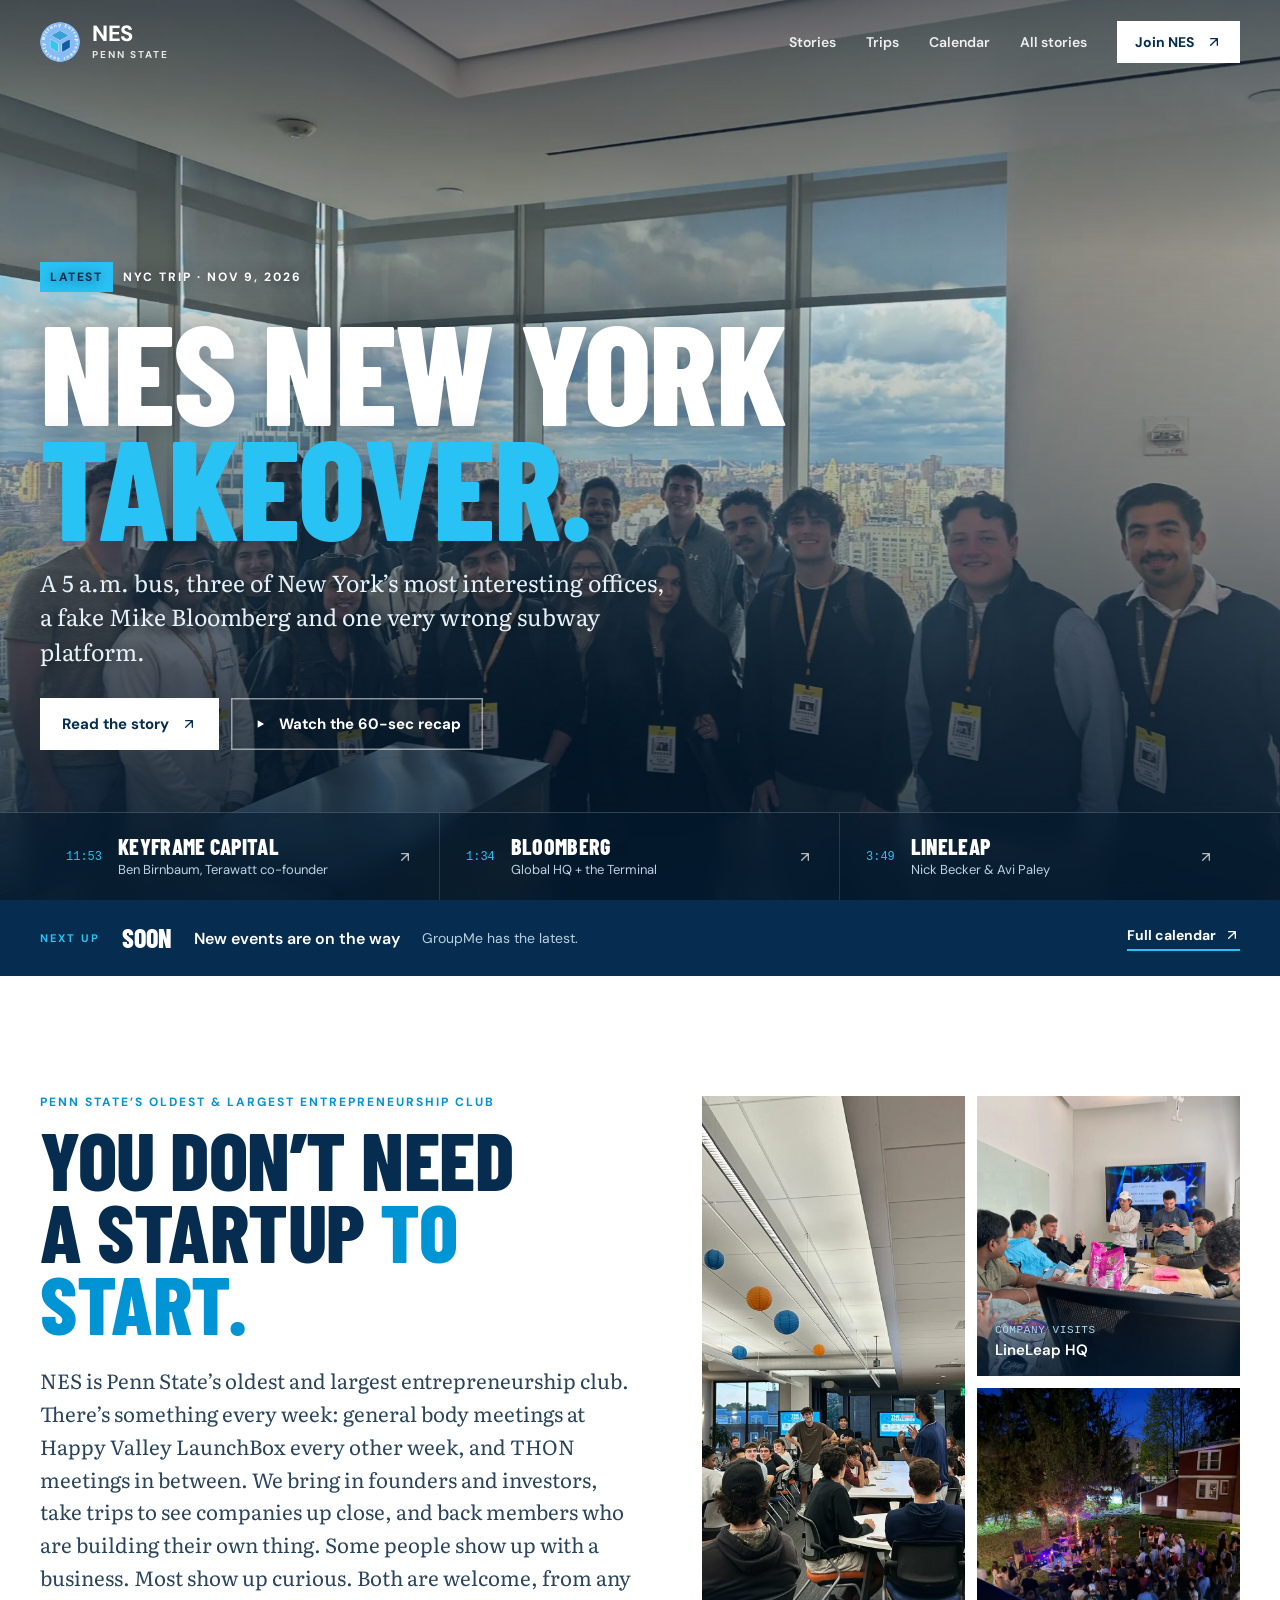
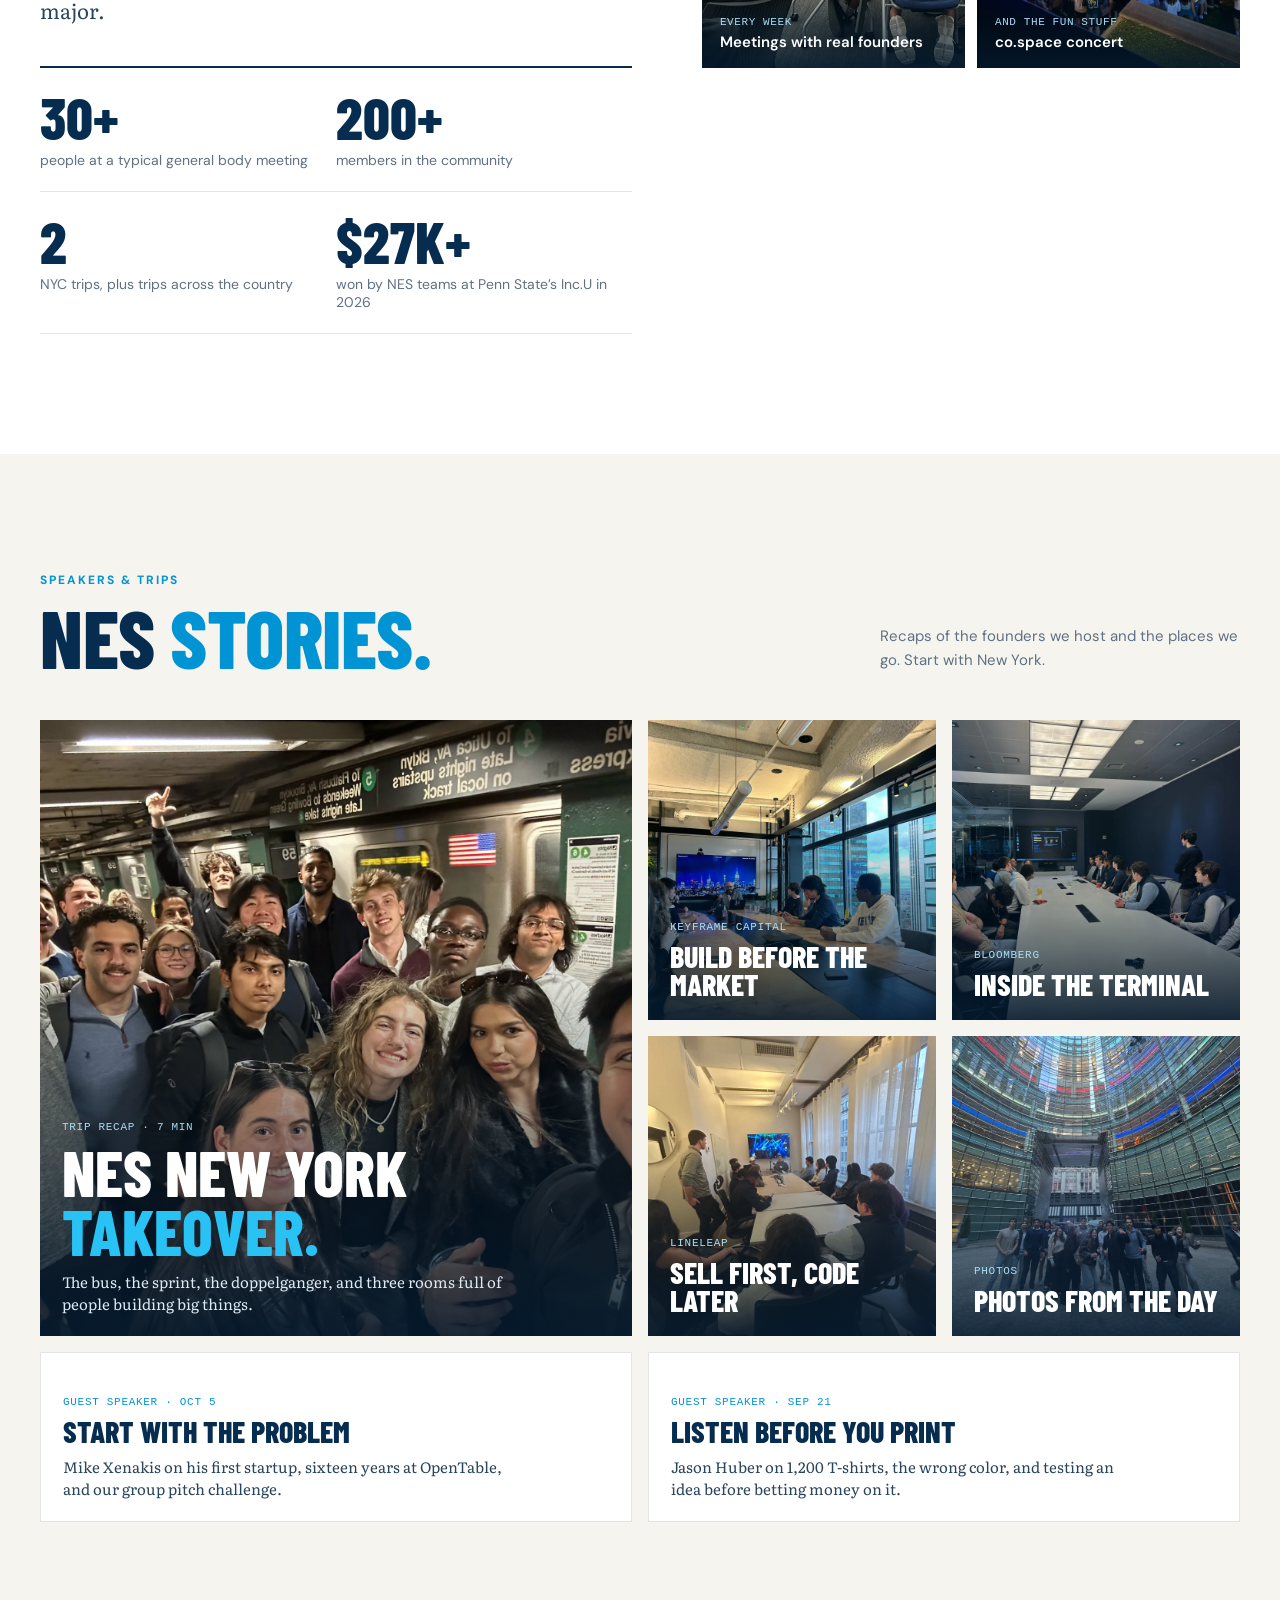
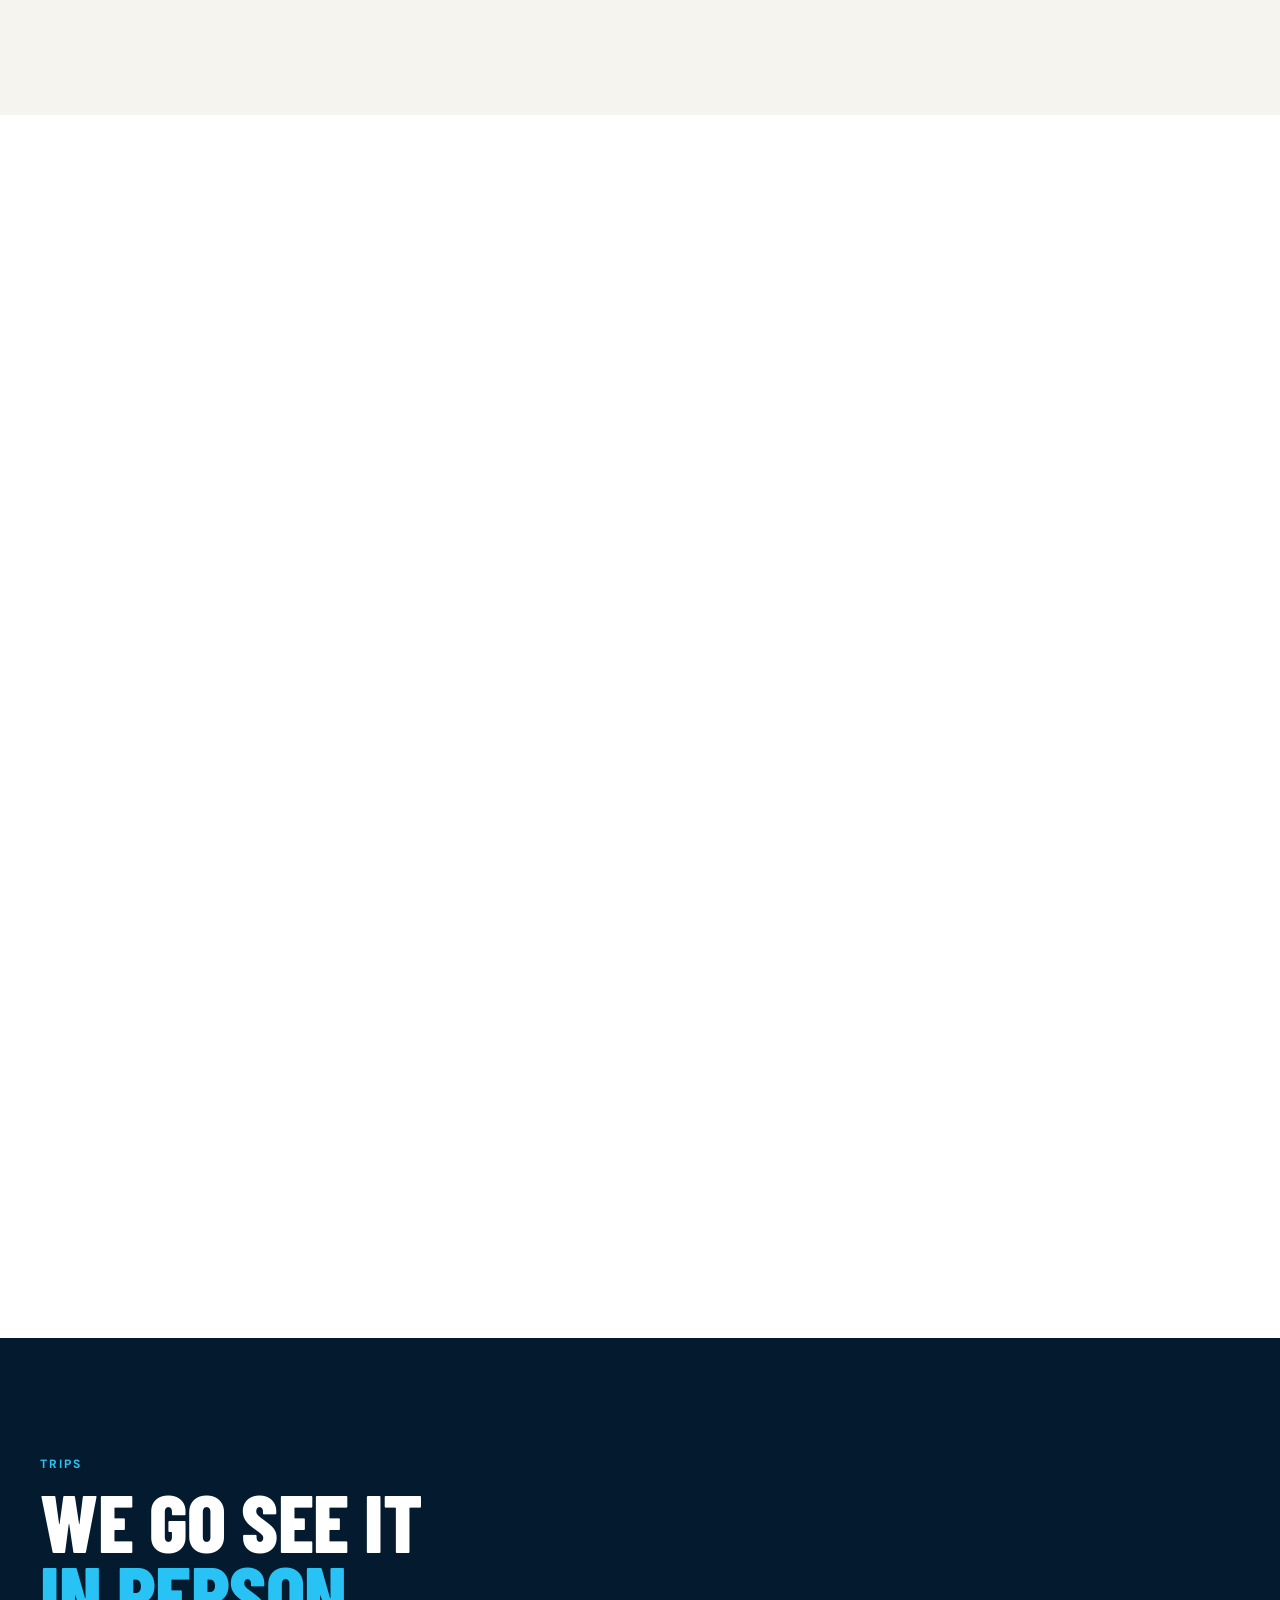
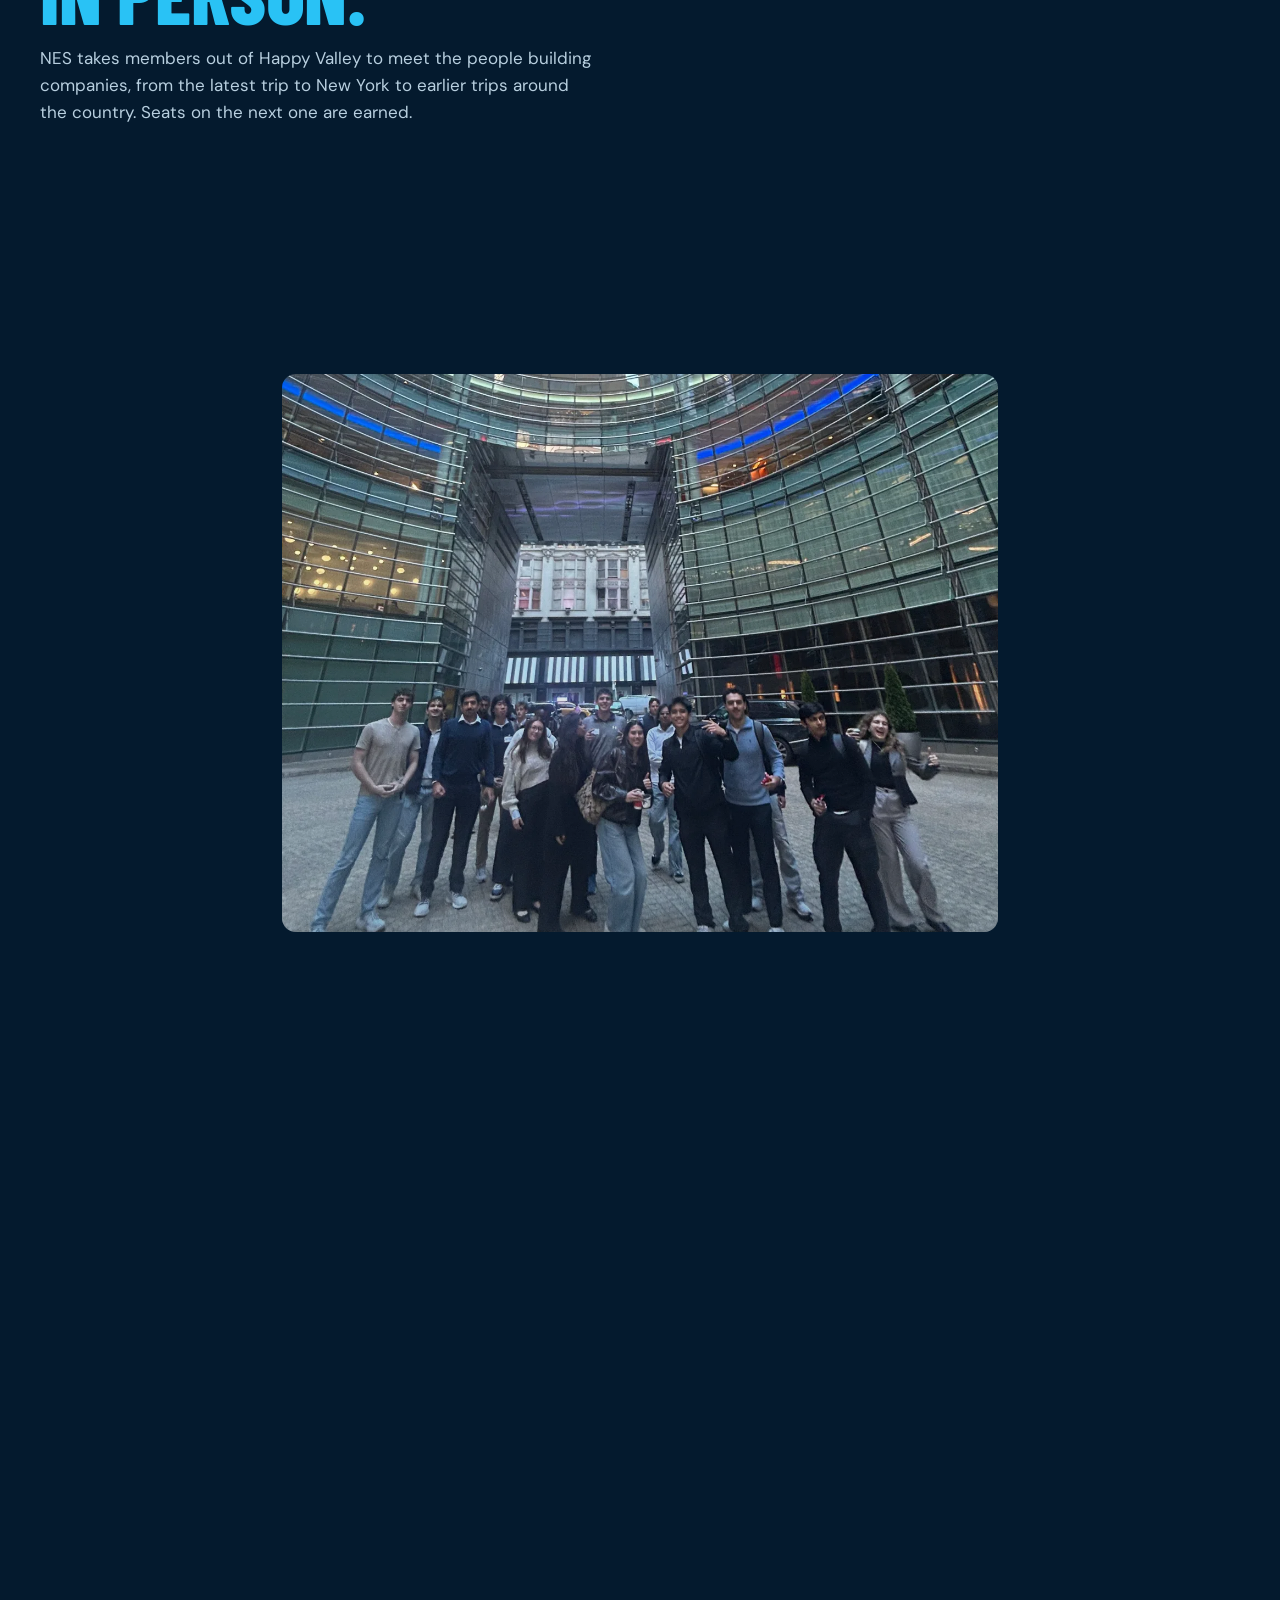
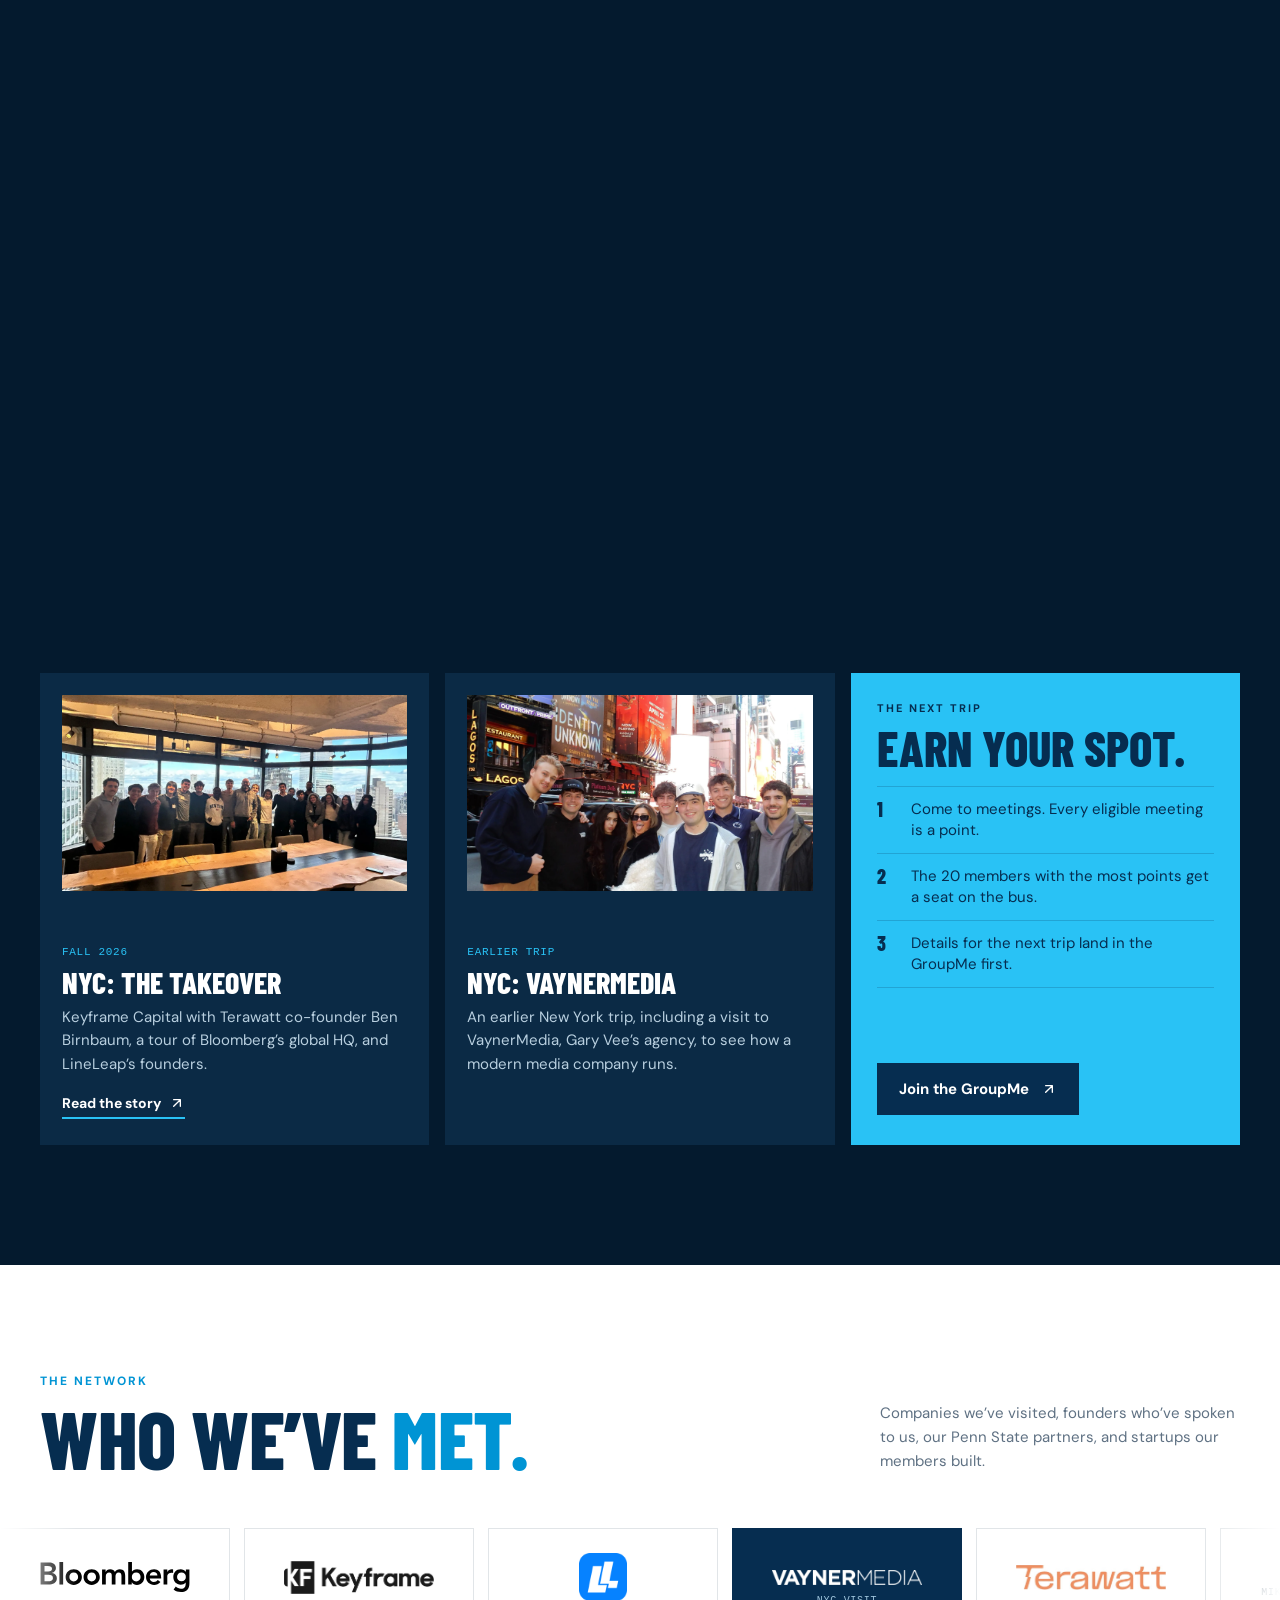
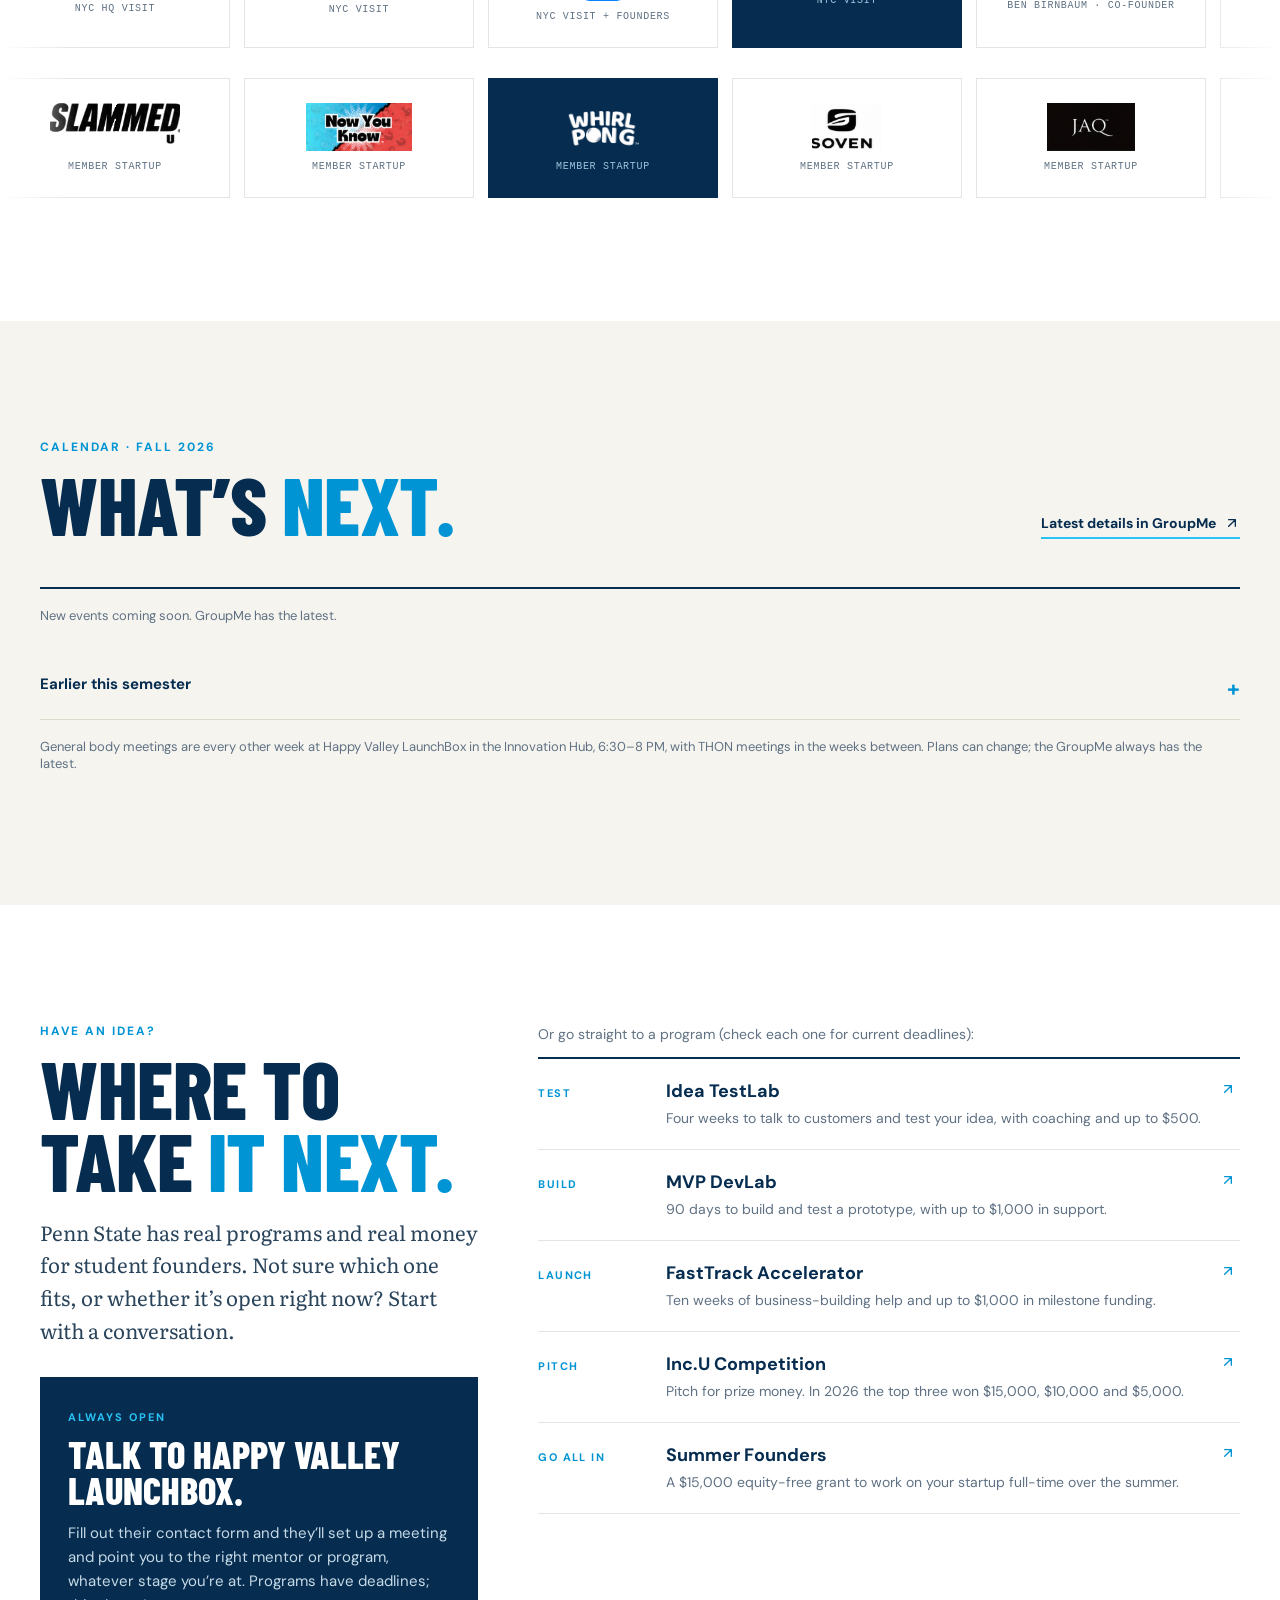
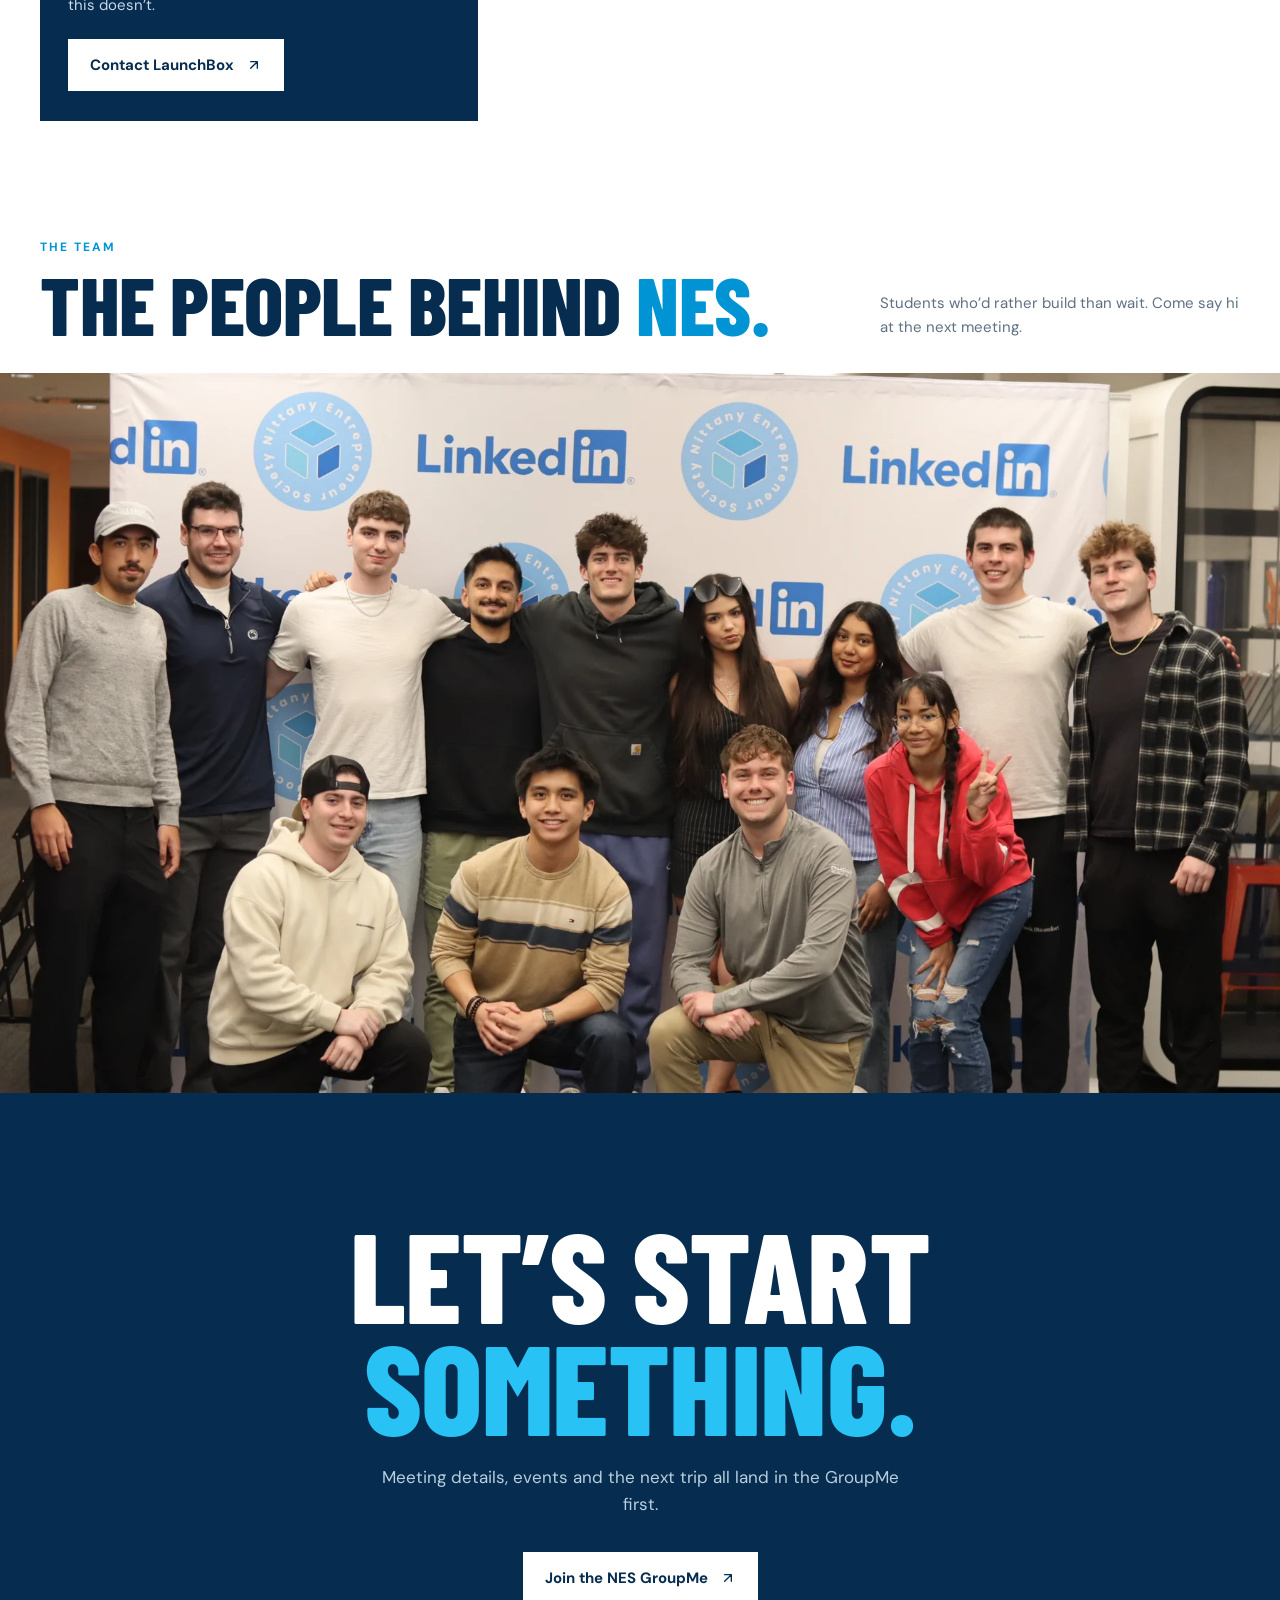
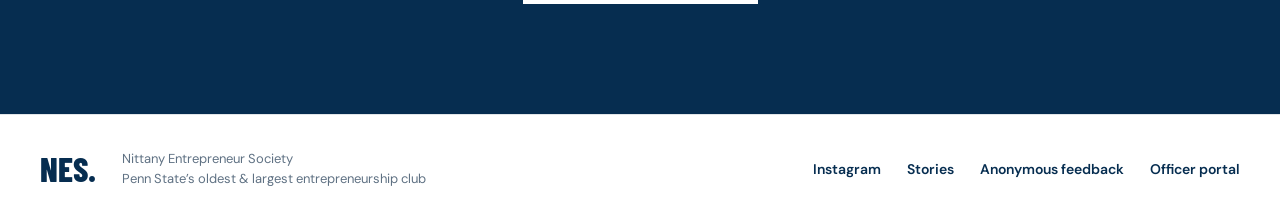
==== commit 46260620: "Network wall: Vayla logo Co-Authored-By: Claude Opus 5.5 <noreply@anthropic.com> Claude-Session: htt" ====
--- a/index.html
+++ b/index.html
@@ -107,7 +107,7 @@
 <section class="network" id="network" aria-labelledby="network-title">
   <div class="wrap section-head rv"><div><div class="kicker">The network</div><h2 class="h-display" id="network-title">Who we’ve <em>met.</em></h2></div><p>Companies we’ve visited, founders who’ve spoken to us, our Penn State partners, and startups our members built.</p></div>
   <div class="marquee-wrap"><ul class="marquee" role="list"><li class="logo-tile"><img src="assets/logos/bloomberg.svg" alt="Bloomberg" loading="lazy"><small>NYC HQ visit</small></li><li class="logo-tile"><img src="assets/logos/keyframe.webp" alt="Keyframe Capital" loading="lazy"><small>NYC visit</small></li><li class="logo-tile"><img src="assets/logos/lineleap.png" alt="LineLeap" loading="lazy"><small>NYC visit + founders</small></li><li class="logo-tile dark"><img src="assets/logos/vaynermedia.svg" alt="VaynerMedia" loading="lazy"><small>NYC visit</small></li><li class="logo-tile"><img src="assets/logos/terawatt.webp" alt="Terawatt" loading="lazy"><small>Ben Birnbaum · co-founder</small></li><li class="logo-tile"><img src="assets/logos/opentable.webp" alt="OpenTable" loading="lazy"><small>Mike Xenakis · speaker</small></li><li class="logo-tile dark"><img src="assets/logos/videon.webp" alt="Videon" loading="lazy"><small>Todd Erdley · founder</small></li><li class="logo-tile"><img src="assets/logos/certapro.webp" alt="CertaPro Painters" loading="lazy"><small>Partner</small></li><li class="logo-tile"><img src="assets/logos/launchbox.png" alt="Happy Valley LaunchBox" loading="lazy"><small>Penn State partner</small></li><li class="logo-tile"><img src="assets/logos/invent.png" alt="Invent Penn State" loading="lazy"><small>Penn State partner</small></li><li class="logo-tile"><span class="word">CIES</span><small>Pitch competition partner</small></li><li aria-hidden="true" class="logo-tile"><img src="assets/logos/bloomberg.svg" alt="" data-alt="Bloomberg" loading="lazy"><small>NYC HQ visit</small></li><li aria-hidden="true" class="logo-tile"><img src="assets/logos/keyframe.webp" alt="" data-alt="Keyframe Capital" loading="lazy"><small>NYC visit</small></li><li aria-hidden="true" class="logo-tile"><img src="assets/logos/lineleap.png" alt="" data-alt="LineLeap" loading="lazy"><small>NYC visit + founders</small></li><li aria-hidden="true" class="logo-tile dark"><img src="assets/logos/vaynermedia.svg" alt="" data-alt="VaynerMedia" loading="lazy"><small>NYC visit</small></li><li aria-hidden="true" class="logo-tile"><img src="assets/logos/terawatt.webp" alt="" data-alt="Terawatt" loading="lazy"><small>Ben Birnbaum · co-founder</small></li><li aria-hidden="true" class="logo-tile"><img src="assets/logos/opentable.webp" alt="" data-alt="OpenTable" loading="lazy"><small>Mike Xenakis · speaker</small></li><li aria-hidden="true" class="logo-tile dark"><img src="assets/logos/videon.webp" alt="" data-alt="Videon" loading="lazy"><small>Todd Erdley · founder</small></li><li aria-hidden="true" class="logo-tile"><img src="assets/logos/certapro.webp" alt="" data-alt="CertaPro Painters" loading="lazy"><small>Partner</small></li><li aria-hidden="true" class="logo-tile"><img src="assets/logos/launchbox.png" alt="" data-alt="Happy Valley LaunchBox" loading="lazy"><small>Penn State partner</small></li><li aria-hidden="true" class="logo-tile"><img src="assets/logos/invent.png" alt="" data-alt="Invent Penn State" loading="lazy"><small>Penn State partner</small></li><li aria-hidden="true" class="logo-tile"><span class="word">CIES</span><small>Pitch competition partner</small></li></ul></div>
-  <div class="marquee-wrap"><ul class="marquee rev" role="list"><li class="logo-tile"><img src="assets/logos/slammedu.webp" alt="SlammedU" loading="lazy"><small>Member startup</small></li><li class="logo-tile"><img src="assets/logos/nowyouknow.webp" alt="Now You Know" loading="lazy"><small>Member startup</small></li><li class="logo-tile dark"><img src="assets/logos/whirlpong.png" alt="Whirl Pong" loading="lazy"><small>Member startup</small></li><li class="logo-tile"><img src="assets/logos/soven.webp" alt="Soven" loading="lazy"><small>Member startup</small></li><li class="logo-tile"><img src="assets/logos/jaq.webp" alt="JAQ" loading="lazy"><small>Member startup</small></li><li class="logo-tile"><span class="word">Surge</span><small>Member startup</small></li><li class="logo-tile"><span class="word">Vayla</span><small>Member startup</small></li><li class="logo-tile"><span class="word">Forged Fuel</span><small>Member startup</small></li><li aria-hidden="true" class="logo-tile"><img src="assets/logos/slammedu.webp" alt="" data-alt="SlammedU" loading="lazy"><small>Member startup</small></li><li aria-hidden="true" class="logo-tile"><img src="assets/logos/nowyouknow.webp" alt="" data-alt="Now You Know" loading="lazy"><small>Member startup</small></li><li aria-hidden="true" class="logo-tile dark"><img src="assets/logos/whirlpong.png" alt="" data-alt="Whirl Pong" loading="lazy"><small>Member startup</small></li><li aria-hidden="true" class="logo-tile"><img src="assets/logos/soven.webp" alt="" data-alt="Soven" loading="lazy"><small>Member startup</small></li><li aria-hidden="true" class="logo-tile"><img src="assets/logos/jaq.webp" alt="" data-alt="JAQ" loading="lazy"><small>Member startup</small></li><li aria-hidden="true" class="logo-tile"><span class="word">Surge</span><small>Member startup</small></li><li aria-hidden="true" class="logo-tile"><span class="word">Vayla</span><small>Member startup</small></li><li aria-hidden="true" class="logo-tile"><span class="word">Forged Fuel</span><small>Member startup</small></li></ul></div>
+  <div class="marquee-wrap"><ul class="marquee rev" role="list"><li class="logo-tile"><img src="assets/logos/slammedu.webp" alt="SlammedU" loading="lazy"><small>Member startup</small></li><li class="logo-tile"><img src="assets/logos/nowyouknow.webp" alt="Now You Know" loading="lazy"><small>Member startup</small></li><li class="logo-tile dark"><img src="assets/logos/whirlpong.png" alt="Whirl Pong" loading="lazy"><small>Member startup</small></li><li class="logo-tile"><img src="assets/logos/soven.webp" alt="Soven" loading="lazy"><small>Member startup</small></li><li class="logo-tile"><img src="assets/logos/jaq.webp" alt="JAQ" loading="lazy"><small>Member startup</small></li><li class="logo-tile"><span class="word">Surge</span><small>Member startup</small></li><li class="logo-tile"><img src="assets/logos/vayla.webp" alt="Vayla" loading="lazy"><small>Member startup</small></li><li class="logo-tile"><span class="word">Forged Fuel</span><small>Member startup</small></li><li aria-hidden="true" class="logo-tile"><img src="assets/logos/slammedu.webp" alt="" data-alt="SlammedU" loading="lazy"><small>Member startup</small></li><li aria-hidden="true" class="logo-tile"><img src="assets/logos/nowyouknow.webp" alt="" data-alt="Now You Know" loading="lazy"><small>Member startup</small></li><li aria-hidden="true" class="logo-tile dark"><img src="assets/logos/whirlpong.png" alt="" data-alt="Whirl Pong" loading="lazy"><small>Member startup</small></li><li aria-hidden="true" class="logo-tile"><img src="assets/logos/soven.webp" alt="" data-alt="Soven" loading="lazy"><small>Member startup</small></li><li aria-hidden="true" class="logo-tile"><img src="assets/logos/jaq.webp" alt="" data-alt="JAQ" loading="lazy"><small>Member startup</small></li><li aria-hidden="true" class="logo-tile"><span class="word">Surge</span><small>Member startup</small></li><li aria-hidden="true" class="logo-tile"><img src="assets/logos/vayla.webp" alt="" data-alt="Vayla" loading="lazy"><small>Member startup</small></li><li aria-hidden="true" class="logo-tile"><span class="word">Forged Fuel</span><small>Member startup</small></li></ul></div>
 </section>
 
 <section class="section calendar" id="calendar" aria-labelledby="cal-title"><div class="wrap">
